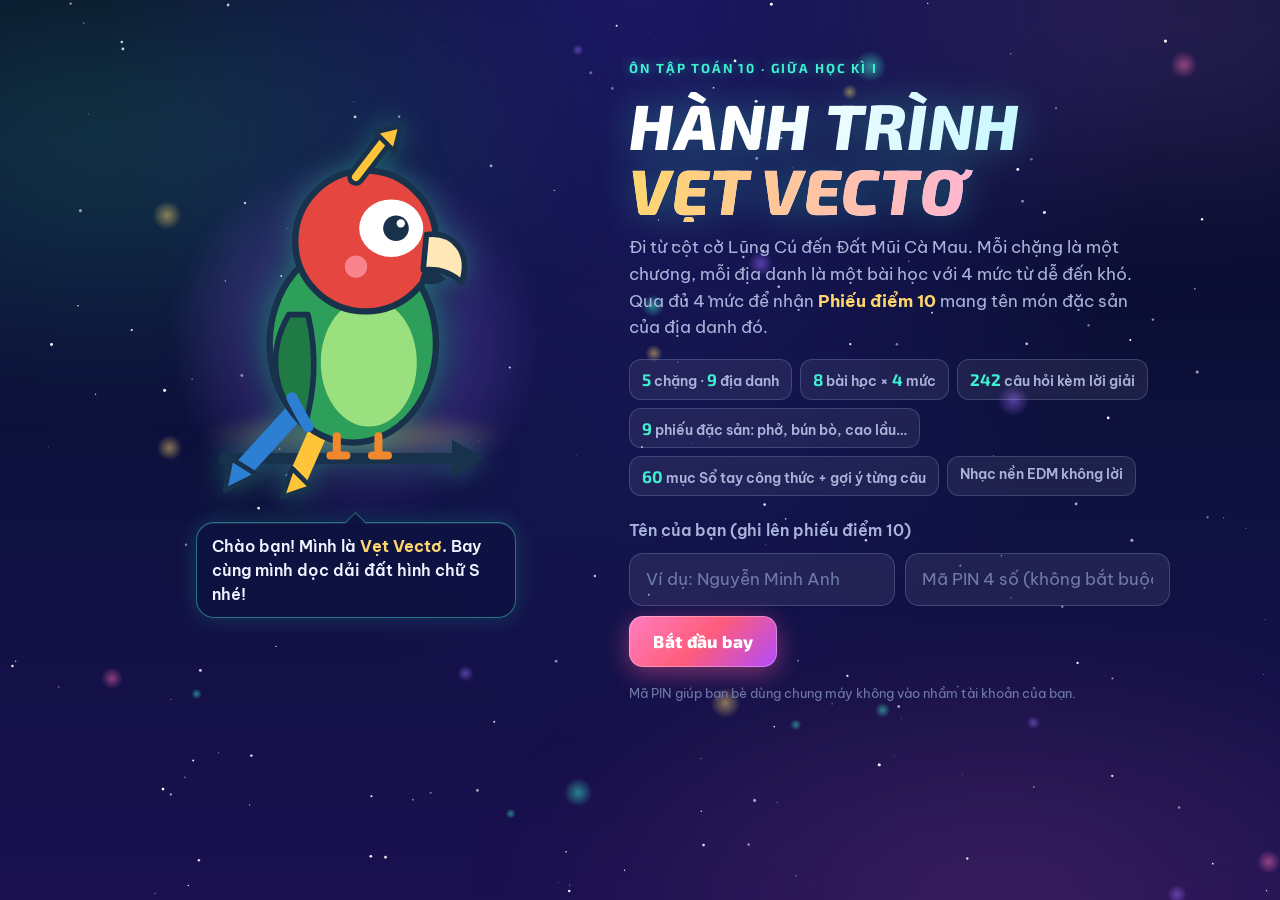
==== vetvecto-offline.html @ 479fcdc8 "Bản offline một tệp (nhúng phông chữ) và nút tải trong Cài đặt Co-Authored-By: Claude Opus 5.5 <nore" ====
<!doctype html>
<html lang="vi">
<head>
<meta charset="utf-8">
<meta name="viewport" content="width=device-width,initial-scale=1,viewport-fit=cover">
<title>Hành trình Vẹt Vectơ · Toán 10</title>
<meta name="description" content="Game ôn tập Toán 10 giữa học kì I: đi khắp bản đồ Việt Nam cùng Vẹt Vectơ, 4 mức Nhận biết – Vận dụng cao, nhận Phiếu điểm 10 đặc sản.">
<meta name="theme-color" content="#070A22">
<meta property="og:title" content="Hành trình Vẹt Vectơ · Toán 10">
<meta property="og:description" content="Ôn Toán 10 giữa kì I qua 8 địa danh Việt Nam, sổ tay công thức, hộp quẻ học tập.">
<link rel="icon" href="data:image/svg+xml,%3Csvg%20xmlns%3D%22http%3A//www.w3.org/2000/svg%22%20viewBox%3D%220%200%2060%2060%22%3E%3Cpath%20d%3D%22M30%208l4-7%203%208%22%20fill%3D%22%23FFC53A%22%20stroke%3D%22%2317324A%22%20stroke-width%3D%222%22%20stroke-linejoin%3D%22round%22/%3E%3Ccircle%20cx%3D%2228%22%20cy%3D%2232%22%20r%3D%2220%22%20fill%3D%22%23E5463F%22%20stroke%3D%22%2317324A%22%20stroke-width%3D%222.5%22/%3E%3Cellipse%20cx%3D%2235%22%20cy%3D%2228%22%20rx%3D%229%22%20ry%3D%228%22%20fill%3D%22%23fff%22/%3E%3Ccircle%20cx%3D%2236%22%20cy%3D%2228%22%20r%3D%223.4%22%20fill%3D%22%2317324A%22/%3E%3Cpath%20d%3D%22M44%2030c8%200%2012%206%209%2012-3-3-6-4-10-3z%22%20fill%3D%22%23FFE7B8%22%20stroke%3D%22%2317324A%22%20stroke-width%3D%222.2%22%20stroke-linejoin%3D%22round%22/%3E%3C/svg%3E">
<style>[hidden]{display:none!important}body{margin:0}</style>
<style>
/* Phông chữ cho bản offline (Fontsource, giấy phép SIL OFL) */
@font-face {
  font-family: 'Exo 2';
  font-style: normal;
  font-display: swap;
  font-weight: 600;
  src: url([data-uri]) format('woff2');
  unicode-range: U+0102-0103,U+0110-0111,U+0128-0129,U+0168-0169,U+01A0-01A1,U+01AF-01B0,U+0300-0301,U+0303-0304,U+0308-0309,U+0323,U+0329,U+1EA0-1EF9,U+20AB;
}
@font-face {
  font-family: 'Exo 2';
  font-style: normal;
  font-display: swap;
  font-weight: 600;
  src: url([data-uri]) format('woff2');
  unicode-range: U+0100-02BA,U+02BD-02C5,U+02C7-02CC,U+02CE-02D7,U+02DD-02FF,U+0304,U+0308,U+0329,U+1D00-1DBF,U+1E00-1E9F,U+1EF2-1EFF,U+2020,U+20A0-20AB,U+20AD-20C0,U+2113,U+2C60-2C7F,U+A720-A7FF;
}
@font-face {
  font-family: 'Exo 2';
  font-style: normal;
  font-display: swap;
  font-weight: 600;
  src: url([data-uri]) format('woff2');
  unicode-range: U+0000-00FF,U+0131,U+0152-0153,U+02BB-02BC,U+02C6,U+02DA,U+02DC,U+0304,U+0308,U+0329,U+2000-206F,U+20AC,U+2122,U+2191,U+2193,U+2212,U+2215,U+FEFF,U+FFFD;
}
@font-face {
  font-family: 'Exo 2';
  font-style: normal;
  font-display: swap;
  font-weight: 700;
  src: url([data-uri]) format('woff2');
  unicode-range: U+0102-0103,U+0110-0111,U+0128-0129,U+0168-0169,U+01A0-01A1,U+01AF-01B0,U+0300-0301,U+0303-0304,U+0308-0309,U+0323,U+0329,U+1EA0-1EF9,U+20AB;
}
@font-face {
  font-family: 'Exo 2';
  font-style: normal;
  font-display: swap;
  font-weight: 700;
  src: url([data-uri]) format('woff2');
  unicode-range: U+0100-02BA,U+02BD-02C5,U+02C7-02CC,U+02CE-02D7,U+02DD-02FF,U+0304,U+0308,U+0329,U+1D00-1DBF,U+1E00-1E9F,U+1EF2-1EFF,U+2020,U+20A0-20AB,U+20AD-20C0,U+2113,U+2C60-2C7F,U+A720-A7FF;
}
@font-face {
  font-family: 'Exo 2';
  font-style: normal;
  font-display: swap;
  font-weight: 700;
  src: url([data-uri]) format('woff2');
  unicode-range: U+0000-00FF,U+0131,U+0152-0153,U+02BB-02BC,U+02C6,U+02DA,U+02DC,U+0304,U+0308,U+0329,U+2000-206F,U+20AC,U+2122,U+2191,U+2193,U+2212,U+2215,U+FEFF,U+FFFD;
}
@font-face {
  font-family: 'Exo 2';
  font-style: normal;
  font-display: swap;
  font-weight: 800;
  src: url([data-uri]) format('woff2');
  unicode-range: U+0102-0103,U+0110-0111,U+0128-0129,U+0168-0169,U+01A0-01A1,U+01AF-01B0,U+0300-0301,U+0303-0304,U+0308-0309,U+0323,U+0329,U+1EA0-1EF9,U+20AB;
}
@font-face {
  font-family: 'Exo 2';
  font-style: normal;
  font-display: swap;
  font-weight: 800;
  src: url([data-uri]) format('woff2');
  unicode-range: U+0100-02BA,U+02BD-02C5,U+02C7-02CC,U+02CE-02D7,U+02DD-02FF,U+0304,U+0308,U+0329,U+1D00-1DBF,U+1E00-1E9F,U+1EF2-1EFF,U+2020,U+20A0-20AB,U+20AD-20C0,U+2113,U+2C60-2C7F,U+A720-A7FF;
}
@font-face {
  font-family: 'Exo 2';
  font-style: normal;
  font-display: swap;
  font-weight: 800;
  src: url([data-uri]) format('woff2');
  unicode-range: U+0000-00FF,U+0131,U+0152-0153,U+02BB-02BC,U+02C6,U+02DA,U+02DC,U+0304,U+0308,U+0329,U+2000-206F,U+20AC,U+2122,U+2191,U+2193,U+2212,U+2215,U+FEFF,U+FFFD;
}
@font-face {
  font-family: 'Exo 2';
  font-style: italic;
  font-display: swap;
  font-weight: 700;
  src: url([data-uri]) format('woff2');
  unicode-range: U+0102-0103,U+0110-0111,U+0128-0129,U+0168-0169,U+01A0-01A1,U+01AF-01B0,U+0300-0301,U+0303-0304,U+0308-0309,U+0323,U+0329,U+1EA0-1EF9,U+20AB;
}
@font-face {
  font-family: 'Exo 2';
  font-style: italic;
  font-display: swap;
  font-weight: 700;
  src: url([data-uri]) format('woff2');
  unicode-range: U+0100-02BA,U+02BD-02C5,U+02C7-02CC,U+02CE-02D7,U+02DD-02FF,U+0304,U+0308,U+0329,U+1D00-1DBF,U+1E00-1E9F,U+1EF2-1EFF,U+2020,U+20A0-20AB,U+20AD-20C0,U+2113,U+2C60-2C7F,U+A720-A7FF;
}
@font-face {
  font-family: 'Exo 2';
  font-style: italic;
  font-display: swap;
  font-weight: 700;
  src: url([data-uri]) format('woff2');
  unicode-range: U+0000-00FF,U+0131,U+0152-0153,U+02BB-02BC,U+02C6,U+02DA,U+02DC,U+0304,U+0308,U+0329,U+2000-206F,U+20AC,U+2122,U+2191,U+2193,U+2212,U+2215,U+FEFF,U+FFFD;
}
@font-face {
  font-family: 'Exo 2';
  font-style: italic;
  font-display: swap;
  font-weight: 800;
  src: url([data-uri]) format('woff2');
  unicode-range: U+0102-0103,U+0110-0111,U+0128-0129,U+0168-0169,U+01A0-01A1,U+01AF-01B0,U+0300-0301,U+0303-0304,U+0308-0309,U+0323,U+0329,U+1EA0-1EF9,U+20AB;
}
@font-face {
  font-family: 'Exo 2';
  font-style: italic;
  font-display: swap;
  font-weight: 800;
  src: url([data-uri]) format('woff2');
  unicode-range: U+0100-02BA,U+02BD-02C5,U+02C7-02CC,U+02CE-02D7,U+02DD-02FF,U+0304,U+0308,U+0329,U+1D00-1DBF,U+1E00-1E9F,U+1EF2-1EFF,U+2020,U+20A0-20AB,U+20AD-20C0,U+2113,U+2C60-2C7F,U+A720-A7FF;
}
@font-face {
  font-family: 'Exo 2';
  font-style: italic;
  font-display: swap;
  font-weight: 800;
  src: url([data-uri]) format('woff2');
  unicode-range: U+0000-00FF,U+0131,U+0152-0153,U+02BB-02BC,U+02C6,U+02DA,U+02DC,U+0304,U+0308,U+0329,U+2000-206F,U+20AC,U+2122,U+2191,U+2193,U+2212,U+2215,U+FEFF,U+FFFD;
}
@font-face {
  font-family: 'Be Vietnam Pro';
  font-style: normal;
  font-display: swap;
  font-weight: 400;
  src: url([data-uri]) format('woff2');
  unicode-range: U+0102-0103,U+0110-0111,U+0128-0129,U+0168-0169,U+01A0-01A1,U+01AF-01B0,U+0300-0301,U+0303-0304,U+0308-0309,U+0323,U+0329,U+1EA0-1EF9,U+20AB;
}
@font-face {
  font-family: 'Be Vietnam Pro';
  font-style: normal;
  font-display: swap;
  font-weight: 400;
  src: url([data-uri]) format('woff2');
  unicode-range: U+0100-02BA,U+02BD-02C5,U+02C7-02CC,U+02CE-02D7,U+02DD-02FF,U+0304,U+0308,U+0329,U+1D00-1DBF,U+1E00-1E9F,U+1EF2-1EFF,U+2020,U+20A0-20AB,U+20AD-20C0,U+2113,U+2C60-2C7F,U+A720-A7FF;
}
@font-face {
  font-family: 'Be Vietnam Pro';
  font-style: normal;
  font-display: swap;
  font-weight: 400;
  src: url([data-uri]) format('woff2');
  unicode-range: U+0000-00FF,U+0131,U+0152-0153,U+02BB-02BC,U+02C6,U+02DA,U+02DC,U+0304,U+0308,U+0329,U+2000-206F,U+20AC,U+2122,U+2191,U+2193,U+2212,U+2215,U+FEFF,U+FFFD;
}
@font-face {
  font-family: 'Be Vietnam Pro';
  font-style: normal;
  font-display: swap;
  font-weight: 500;
  src: url([data-uri]) format('woff2');
  unicode-range: U+0102-0103,U+0110-0111,U+0128-0129,U+0168-0169,U+01A0-01A1,U+01AF-01B0,U+0300-0301,U+0303-0304,U+0308-0309,U+0323,U+0329,U+1EA0-1EF9,U+20AB;
}
@font-face {
  font-family: 'Be Vietnam Pro';
  font-style: normal;
  font-display: swap;
  font-weight: 500;
  src: url([data-uri]) format('woff2');
  unicode-range: U+0100-02BA,U+02BD-02C5,U+02C7-02CC,U+02CE-02D7,U+02DD-02FF,U+0304,U+0308,U+0329,U+1D00-1DBF,U+1E00-1E9F,U+1EF2-1EFF,U+2020,U+20A0-20AB,U+20AD-20C0,U+2113,U+2C60-2C7F,U+A720-A7FF;
}
@font-face {
  font-family: 'Be Vietnam Pro';
  font-style: normal;
  font-display: swap;
  font-weight: 500;
  src: url([data-uri]) format('woff2');
  unicode-range: U+0000-00FF,U+0131,U+0152-0153,U+02BB-02BC,U+02C6,U+02DA,U+02DC,U+0304,U+0308,U+0329,U+2000-206F,U+20AC,U+2122,U+2191,U+2193,U+2212,U+2215,U+FEFF,U+FFFD;
}
@font-face {
  font-family: 'Be Vietnam Pro';
  font-style: normal;
  font-display: swap;
  font-weight: 600;
  src: url([data-uri]) format('woff2');
  unicode-range: U+0102-0103,U+0110-0111,U+0128-0129,U+0168-0169,U+01A0-01A1,U+01AF-01B0,U+0300-0301,U+0303-0304,U+0308-0309,U+0323,U+0329,U+1EA0-1EF9,U+20AB;
}
@font-face {
  font-family: 'Be Vietnam Pro';
  font-style: normal;
  font-display: swap;
  font-weight: 600;
  src: url([data-uri]) format('woff2');
  unicode-range: U+0100-02BA,U+02BD-02C5,U+02C7-02CC,U+02CE-02D7,U+02DD-02FF,U+0304,U+0308,U+0329,U+1D00-1DBF,U+1E00-1E9F,U+1EF2-1EFF,U+2020,U+20A0-20AB,U+20AD-20C0,U+2113,U+2C60-2C7F,U+A720-A7FF;
}
@font-face {
  font-family: 'Be Vietnam Pro';
  font-style: normal;
  font-display: swap;
  font-weight: 600;
  src: url([data-uri]) format('woff2');
  unicode-range: U+0000-00FF,U+0131,U+0152-0153,U+02BB-02BC,U+02C6,U+02DA,U+02DC,U+0304,U+0308,U+0329,U+2000-206F,U+20AC,U+2122,U+2191,U+2193,U+2212,U+2215,U+FEFF,U+FFFD;
}
@font-face {
  font-family: 'Be Vietnam Pro';
  font-style: normal;
  font-display: swap;
  font-weight: 700;
  src: url([data-uri]) format('woff2');
  unicode-range: U+0102-0103,U+0110-0111,U+0128-0129,U+0168-0169,U+01A0-01A1,U+01AF-01B0,U+0300-0301,U+0303-0304,U+0308-0309,U+0323,U+0329,U+1EA0-1EF9,U+20AB;
}
@font-face {
  font-family: 'Be Vietnam Pro';
  font-style: normal;
  font-display: swap;
  font-weight: 700;
  src: url([data-uri]) format('woff2');
  unicode-range: U+0100-02BA,U+02BD-02C5,U+02C7-02CC,U+02CE-02D7,U+02DD-02FF,U+0304,U+0308,U+0329,U+1D00-1DBF,U+1E00-1E9F,U+1EF2-1EFF,U+2020,U+20A0-20AB,U+20AD-20C0,U+2113,U+2C60-2C7F,U+A720-A7FF;
}
@font-face {
  font-family: 'Be Vietnam Pro';
  font-style: normal;
  font-display: swap;
  font-weight: 700;
  src: url([data-uri]) format('woff2');
  unicode-range: U+0000-00FF,U+0131,U+0152-0153,U+02BB-02BC,U+02C6,U+02DA,U+02DC,U+0304,U+0308,U+0329,U+2000-206F,U+20AC,U+2122,U+2191,U+2193,U+2212,U+2215,U+FEFF,U+FFFD;
}
</style>
</head>
<body>
<style>
/* Layout: game board on a starry aurora night — glass HUD on top; luminous Vietnam map left, glass stage panel right (stacked on phones); quiz, rewards and holo cards open as full screens over the board. One deliberate dark world. */
:root{
  --night:#070A22; --night-2:#0E1240; --night-3:#1A1050;
  --glass:rgba(255,255,255,.065); --glass-2:rgba(255,255,255,.11); --glass-line:rgba(170,200,255,.22); --glass-hi:rgba(255,255,255,.35);
  --text:#EEF3FF; --text-soft:#A9B4DA; --text-dim:#6F7AA8;
  --aqua:#3EF0D0; --violet:#9B6BFF; --pink:#FF6FB5; --gold:#FFD66B; --gold-deep:#F2A93B; --sky-blue:#5CC8FF;
  --good:#37F2A0; --good-bg:rgba(55,242,160,.12); --bad:#FF5C7A; --bad-bg:rgba(255,92,122,.12);
  --lv1:linear-gradient(135deg,#5CC8FF,#3E7BFF); --lv2:linear-gradient(135deg,#3EF0D0,#1FA88F); --lv3:linear-gradient(135deg,#FFD66B,#F28A2E); --lv4:linear-gradient(135deg,#FF6FB5,#B04BFF);
  --red:linear-gradient(135deg,#FF6FB5,#FF5C7A);
  --sea:#0C1C4A; --sea-ink:#8FD8FF; --land:#2BC48A; --land-edge:#B6FFE0; --neighbor:#141238; --neighbor-ink:#5B5E9C;
  --display:"Exo 2","Be Vietnam Pro",system-ui,sans-serif;
  --body:"Be Vietnam Pro",system-ui,-apple-system,"Segoe UI",sans-serif;
  --r:20px;
  color-scheme:dark;
}
*{box-sizing:border-box}
html,body{height:100%}
body{margin:0;font-family:var(--body);font-size:16px;line-height:1.55;color:var(--text);background:var(--night);
  background-image:radial-gradient(ellipse at 50% -10%,#1E1A6B 0,transparent 60%),linear-gradient(180deg,var(--night) 0,var(--night-2) 55%,var(--night-3) 100%);
  background-attachment:fixed;overflow-x:hidden}
body::before{content:"";position:fixed;inset:-20%;z-index:-2;pointer-events:none;filter:blur(60px);opacity:.55;
  background:radial-gradient(40% 30% at 20% 25%,rgba(62,240,208,.35),transparent 70%),radial-gradient(35% 28% at 80% 15%,rgba(155,107,255,.45),transparent 70%),radial-gradient(40% 30% at 70% 85%,rgba(255,111,181,.28),transparent 70%);
  animation:aurora 22s ease-in-out infinite alternate}
@keyframes aurora{0%{transform:translate3d(0,0,0) rotate(0)}50%{transform:translate3d(3%,-2%,0) rotate(6deg)}100%{transform:translate3d(-3%,2%,0) rotate(-4deg)}}
#sky{position:fixed;inset:0;z-index:-1;pointer-events:none;width:100%;height:100%}
button{font:inherit;color:inherit;cursor:pointer}
button:focus-visible,input:focus-visible,textarea:focus-visible,[tabindex]:focus-visible{outline:2px solid var(--gold);outline-offset:3px}
h1,h2,h3{font-family:var(--display);line-height:1.15;margin:0;text-wrap:balance;letter-spacing:.01em}
.sr{position:absolute;width:1px;height:1px;overflow:hidden;clip:rect(0 0 0 0)}
.glass{background:var(--glass);border:1px solid var(--glass-line);backdrop-filter:blur(14px) saturate(140%);-webkit-backdrop-filter:blur(14px) saturate(140%)}

/* ---------- HUD ---------- */
.hud{position:sticky;top:env(safe-area-inset-top,0px);z-index:30;display:flex;align-items:center;gap:10px;flex-wrap:wrap;
  padding:10px 16px;background:rgba(9,12,40,.62);backdrop-filter:blur(16px);-webkit-backdrop-filter:blur(16px);border-bottom:1px solid var(--glass-line);box-shadow:0 10px 30px rgba(0,0,0,.25)}
.brand{display:flex;align-items:center;gap:8px;margin-right:auto;background:none;border:0;padding:0}
.brand svg{width:40px;height:40px;filter:drop-shadow(0 0 8px rgba(255,111,181,.6))}
.brand b{font-family:var(--display);font-size:1.35rem;font-weight:800;font-style:italic;letter-spacing:.02em;
  background:linear-gradient(90deg,#fff,var(--aqua));-webkit-background-clip:text;background-clip:text;color:transparent}
.brand b span{background:linear-gradient(90deg,var(--gold),var(--pink));-webkit-background-clip:text;background-clip:text;color:transparent}
.chip{display:inline-flex;align-items:center;gap:6px;padding:4px 12px 4px 6px;border-radius:999px;background:var(--glass);border:1px solid var(--glass-line);
  font-family:var(--display);font-weight:700;font-size:1.05rem;font-variant-numeric:tabular-nums;white-space:nowrap;box-shadow:inset 0 1px 0 rgba(255,255,255,.12)}
.chip svg{width:24px;height:24px;flex:none;filter:drop-shadow(0 0 6px rgba(255,214,107,.55))}
button.chip:hover{border-color:var(--gold);box-shadow:0 0 16px rgba(255,214,107,.35)}
.iconbtn{width:42px;height:42px;border-radius:12px;border:1px solid var(--glass-line);background:var(--glass);display:grid;place-items:center;color:var(--text)}
.iconbtn svg{width:22px;height:22px}
.iconbtn:hover{border-color:var(--aqua);box-shadow:0 0 14px rgba(62,240,208,.35)}
.player{font-weight:600;color:var(--text-soft);font-size:.9rem;max-width:12ch;overflow:hidden;text-overflow:ellipsis;white-space:nowrap}

main{padding-inline:16px;padding-block:18px 40px;max-width:1240px;margin:0 auto;position:relative}
.screen[hidden]{display:none!important}
.screen{animation:fadeup .45s ease both}
@keyframes fadeup{from{opacity:.001;transform:translateY(10px)}to{opacity:1;transform:none}}

/* ---------- buttons ---------- */
.btn{position:relative;overflow:hidden;display:inline-flex;align-items:center;justify-content:center;gap:8px;border:0;border-radius:14px;padding:12px 24px;
  font-family:var(--display);font-weight:800;font-size:1.08rem;letter-spacing:.02em;color:#2A1600;
  background:linear-gradient(180deg,#FFE9A3,var(--gold) 45%,var(--gold-deep));box-shadow:0 0 0 1px rgba(255,255,255,.35) inset,0 6px 22px rgba(255,190,80,.35);transition:transform .12s, box-shadow .2s, filter .2s}
.btn::after{content:"";position:absolute;top:0;left:-60%;width:40%;height:100%;background:linear-gradient(100deg,transparent,rgba(255,255,255,.55),transparent);transform:skewX(-20deg);transition:left .6s}
.btn:hover::after{left:120%}
.btn:hover{filter:brightness(1.07);box-shadow:0 0 0 1px rgba(255,255,255,.4) inset,0 8px 30px rgba(255,190,80,.5)}
.btn:active{transform:translateY(2px) scale(.98)}
.btn.red{color:#fff;background:linear-gradient(135deg,#FF7EC1,#FF5C7A 50%,#B04BFF);box-shadow:0 0 0 1px rgba(255,255,255,.3) inset,0 6px 24px rgba(255,92,150,.45)}
.btn.green{color:#04261C;background:linear-gradient(135deg,#9BFFE8,var(--aqua) 50%,#1FC9A6);box-shadow:0 0 0 1px rgba(255,255,255,.35) inset,0 6px 24px rgba(62,240,208,.4)}
.btn.ghost{color:var(--text);background:var(--glass);border:1px solid var(--glass-line);box-shadow:inset 0 1px 0 rgba(255,255,255,.12)}
.btn.ghost:hover{border-color:var(--aqua);box-shadow:0 0 18px rgba(62,240,208,.3)}
.btn:disabled{opacity:.4;cursor:not-allowed;transform:none;filter:none}
.btn.small{padding:8px 16px;font-size:.98rem;border-radius:12px}

/* ---------- welcome ---------- */
.welcome{display:grid;grid-template-columns:minmax(0,1fr) minmax(0,1.1fr);gap:28px;align-items:center;max-width:1060px;margin:3vh auto 0}
.welcome .stage{position:relative;display:flex;flex-direction:column;align-items:center;gap:18px}
.welcome .stage::before{content:"";position:absolute;top:4%;left:50%;width:min(380px,90%);aspect-ratio:1;transform:translateX(-50%);border-radius:50%;
  background:radial-gradient(circle,rgba(62,240,208,.35),rgba(155,107,255,.18) 45%,transparent 70%);filter:blur(6px);animation:breathe 4s ease-in-out infinite}
.welcome .stage::after{content:"";position:absolute;top:58%;left:50%;width:min(320px,80%);height:46px;transform:translateX(-50%);border-radius:50%;
  background:radial-gradient(ellipse,rgba(255,214,107,.5),transparent 70%);filter:blur(8px)}
@keyframes breathe{0%,100%{opacity:.75;transform:translateX(-50%) scale(.96)}50%{opacity:1;transform:translateX(-50%) scale(1.04)}}
.welcome .stage .big-parrot{width:min(320px,80%);position:relative;z-index:1}
.welcome .bubble{max-width:320px;position:relative;z-index:1}
.welcome h1{font-size:clamp(2.4rem,5.4vw,4rem);font-weight:800;font-style:italic;text-transform:uppercase;line-height:1.02;
  background:linear-gradient(100deg,#fff 10%,#BFF7FF 40%,var(--aqua) 60%,#fff 90%);background-size:200% 100%;-webkit-background-clip:text;background-clip:text;color:transparent;
  filter:drop-shadow(0 0 18px rgba(62,240,208,.35));animation:sheen 6s linear infinite}
.welcome h1 em{font-style:italic;display:block;background:linear-gradient(100deg,var(--gold),#FFB3D6,var(--pink),var(--gold));background-size:200% 100%;-webkit-background-clip:text;background-clip:text;color:transparent;animation:sheen 5s linear infinite}
@keyframes sheen{to{background-position:-200% 0}}
.welcome .lead{font-size:1.08rem;color:var(--text-soft);max-width:48ch;margin:12px 0 18px}
.welcome .lead b{color:var(--gold)}
.facts{display:flex;flex-wrap:wrap;gap:8px;margin:0 0 22px;padding:0;list-style:none}
.facts li{background:var(--glass);border:1px solid var(--glass-line);border-radius:12px;padding:6px 12px;font-weight:600;font-size:.9rem;color:var(--text-soft)}
.facts li b{font-family:var(--display);color:var(--aqua);font-size:1.05rem}
.namebox{display:flex;gap:10px;flex-wrap:wrap}
.namebox input{flex:1 1 220px;min-width:0;font:inherit;font-size:1.08rem;padding:12px 16px;border-radius:14px;border:1px solid var(--glass-line);background:rgba(255,255,255,.07);color:var(--text)}
.namebox input::placeholder{color:var(--text-dim)}
.namebox input:focus{border-color:var(--aqua);box-shadow:0 0 0 3px rgba(62,240,208,.18)}
.namebox label{flex-basis:100%;font-weight:600;color:var(--text-soft)}
.eyebrow{font-family:var(--display);font-weight:700;font-size:.82rem;letter-spacing:.14em;text-transform:uppercase;color:var(--aqua);text-shadow:0 0 12px rgba(62,240,208,.5)}

/* ---------- parrot ---------- */
.parrot{overflow:visible;filter:drop-shadow(0 0 14px rgba(62,240,208,.35)) drop-shadow(0 10px 18px rgba(0,0,0,.35))}
.parrot .eye-happy,.parrot .eye-sad{display:none}
.parrot.happy .eye-open,.parrot.sad .eye-open{display:none}
.parrot.happy .eye-happy{display:inline}
.parrot.sad .eye-sad{display:inline}
.parrot .bob{animation:bob 2.6s ease-in-out infinite;transform-origin:100px 200px}
.parrot.jump .bob{animation:jump .6s ease-out}
.parrot.shake .bob{animation:shake .5s ease-in-out}
.parrot .crest{transform-origin:112px 36px;animation:crest 3.2s ease-in-out infinite}
.parrot.happy{filter:drop-shadow(0 0 22px rgba(55,242,160,.7)) drop-shadow(0 10px 18px rgba(0,0,0,.35))}
.parrot.sad{filter:drop-shadow(0 0 18px rgba(255,92,122,.6)) drop-shadow(0 10px 18px rgba(0,0,0,.35))}
@keyframes bob{0%,100%{transform:translateY(0)}50%{transform:translateY(-6px)}}
@keyframes jump{0%{transform:translateY(0)}35%{transform:translateY(-26px) rotate(-4deg)}70%{transform:translateY(0)}85%{transform:translateY(-6px)}100%{transform:translateY(0)}}
@keyframes shake{0%,100%{transform:translateX(0)}20%{transform:translateX(-8px) rotate(-3deg)}40%{transform:translateX(7px) rotate(3deg)}60%{transform:translateX(-5px)}80%{transform:translateX(4px)}}
@keyframes crest{0%,100%{transform:rotate(0)}50%{transform:rotate(7deg)}}
.bubble{background:rgba(14,18,64,.78);border:1px solid rgba(62,240,208,.45);border-radius:18px;padding:11px 15px;font-weight:600;font-size:.97rem;position:relative;color:var(--text);
  box-shadow:0 0 22px rgba(62,240,208,.18),inset 0 1px 0 rgba(255,255,255,.1);backdrop-filter:blur(10px);-webkit-backdrop-filter:blur(10px)}
.bubble b{color:var(--gold)}
.bubble::after{content:"";position:absolute;left:50%;top:-8px;margin-left:-8px;width:14px;height:14px;background:rgba(14,18,64,.95);border-left:1px solid rgba(62,240,208,.45);border-top:1px solid rgba(62,240,208,.45);transform:rotate(45deg)}

/* ---------- map screen ---------- */
.board{display:grid;grid-template-columns:minmax(0,1.15fr) minmax(0,1fr);gap:22px;align-items:start}
.mapcard{position:relative;border-radius:26px;padding:8px;background:linear-gradient(160deg,rgba(62,240,208,.35),rgba(155,107,255,.25) 40%,rgba(255,111,181,.25));box-shadow:0 0 40px rgba(92,200,255,.18),0 20px 50px rgba(0,0,0,.4)}
.map{display:block;width:100%;height:auto;max-height:calc(100vh - 130px);border-radius:20px;background:var(--neighbor)}
.map .node{cursor:pointer;transition:transform .2s}
.map .node:focus{outline:none}
.map .node:focus-visible .ring{stroke:var(--gold);stroke-width:4}
.map .node.locked{cursor:not-allowed}
.map .pulse{animation:pulse 1.8s ease-out infinite;transform-box:fill-box;transform-origin:center}
@keyframes pulse{0%{transform:scale(1);opacity:.85}100%{transform:scale(2.1);opacity:0}}
.map .tag rect{fill:rgba(8,10,36,.82);stroke:rgba(160,210,255,.45);stroke-width:1.5}
.map .tag text{font-family:var(--display);font-weight:700;fill:#EAF2FF}
.map .node.locked .tag text{fill:#8C93C0}
.map .node.sel .tag rect{fill:rgba(255,214,107,.95);stroke:#fff}
.map .node.sel .tag text{fill:#2A1600}
.map .route{fill:none;stroke:rgba(190,230,255,.55);stroke-width:4;stroke-dasharray:1 12;stroke-linecap:round}
.map .route.done{stroke:var(--gold);stroke-dasharray:14 10;stroke-width:5;filter:url(#glow);animation:flow 1.6s linear infinite}
@keyframes flow{to{stroke-dashoffset:-48}}
.map .token{animation:bob 2.4s ease-in-out infinite;filter:drop-shadow(0 0 10px rgba(255,111,181,.8))}
.map .twinkle{animation:tw 3s ease-in-out infinite}
@keyframes tw{0%,100%{opacity:.2}50%{opacity:1}}

.panel{display:flex;flex-direction:column;gap:16px;min-width:0}
.stagecard{position:relative;border-radius:24px;overflow:hidden;background:linear-gradient(180deg,rgba(30,32,96,.86),rgba(16,16,58,.9));border:1px solid var(--glass-line);
  backdrop-filter:blur(16px);-webkit-backdrop-filter:blur(16px);box-shadow:0 20px 50px rgba(0,0,0,.35),inset 0 1px 0 rgba(255,255,255,.12)}
.stagehead{display:flex;gap:14px;align-items:center;padding:18px;background:linear-gradient(120deg,rgba(62,240,208,.16),rgba(155,107,255,.14) 60%,transparent)}
.stagehead .lmk{width:78px;height:78px;flex:none;border-radius:22px;background:radial-gradient(circle at 35% 30%,#fff,#DDF6FF 60%,#AEE4FF);display:grid;place-items:center;
  box-shadow:0 0 0 2px rgba(255,255,255,.6),0 0 26px rgba(92,200,255,.55)}
.stagehead .lmk svg{width:60px;height:60px}
.stagehead h2{font-size:1.65rem;font-weight:800}
.stagehead p{margin:2px 0 0;color:var(--text-soft);font-weight:600}
.stagebody{padding:6px 18px 18px}
.placenote{font-size:.93rem;color:var(--text-soft);margin:8px 0 12px}
.levels{list-style:none;margin:0;padding:0;display:grid;gap:10px}
.level{display:grid;grid-template-columns:auto minmax(0,1fr) auto;gap:12px;align-items:center;padding:10px 12px;border-radius:16px;border:1px solid var(--glass-line);background:rgba(255,255,255,.05);transition:border-color .2s, box-shadow .2s, transform .2s}
.level:not(.locked):hover{border-color:rgba(62,240,208,.6);box-shadow:0 0 22px rgba(62,240,208,.15);transform:translateX(2px)}
.level.locked{background:rgba(255,255,255,.02);color:var(--text-dim)}
.lvbadge{width:46px;height:46px;border-radius:14px;display:grid;place-items:center;color:#fff;font-family:var(--display);font-weight:800;font-size:1.35rem;box-shadow:0 0 18px rgba(255,255,255,.2),inset 0 1px 0 rgba(255,255,255,.5);text-shadow:0 1px 2px rgba(0,0,0,.35)}
.level.locked .lvbadge{background:#2A3160!important;box-shadow:none;color:#6F7AA8}
.lvname{font-family:var(--display);font-weight:700;font-size:1.08rem;line-height:1.15}
.lvsub{font-size:.84rem;color:var(--text-soft)}
.level.locked .lvsub{color:var(--text-dim)}
.stars{display:inline-flex;gap:2px;vertical-align:middle}
.stars svg{width:18px;height:18px}
.lockic svg{opacity:.8}
.reward{position:relative;display:flex;gap:12px;align-items:center;margin-top:14px;padding:12px;border-radius:18px;overflow:hidden;
  background:linear-gradient(120deg,rgba(255,214,107,.14),rgba(255,111,181,.10));border:1px solid rgba(255,214,107,.45)}
.reward.got{box-shadow:0 0 26px rgba(255,214,107,.3)}
.reward.got::after{content:"";position:absolute;inset:0;background:linear-gradient(100deg,transparent 30%,rgba(255,255,255,.18) 50%,transparent 70%);background-size:250% 100%;animation:sheen 3s linear infinite;pointer-events:none}
.reward b{font-family:var(--display);font-size:1.1rem;display:block;line-height:1.2}
.reward small{display:block;color:var(--text-soft);font-size:.85rem}
.reward .rw-k{font-family:var(--display);font-weight:800;letter-spacing:.12em;text-transform:uppercase;color:var(--gold);font-size:.74rem}
.bar{height:8px;border-radius:99px;background:rgba(255,255,255,.08);overflow:hidden;margin-top:7px}
.bar i{display:block;height:100%;background:linear-gradient(90deg,var(--gold),var(--pink));width:0;transition:width .6s;box-shadow:0 0 12px rgba(255,214,107,.7)}
.tipcard{border-radius:20px;border:1px solid var(--glass-line);background:rgba(20,22,70,.8);backdrop-filter:blur(12px);-webkit-backdrop-filter:blur(12px);padding:14px 16px;display:flex;gap:12px;align-items:center}
.tipcard svg{width:52px;height:52px;flex:none;filter:drop-shadow(0 0 8px rgba(255,111,181,.6))}
.tipcard p{margin:0;font-size:.95rem;color:var(--text-soft)}
.tipcard b{color:var(--gold);font-family:var(--display)}
.sibs{display:flex;flex-direction:column;gap:8px;margin:10px 0 2px;padding:10px 12px;border-radius:14px;background:rgba(255,255,255,.04);border:1px solid rgba(255,255,255,.08)}
.sibs-l{font-family:var(--display);font-weight:700;font-size:.92rem;color:var(--sky-blue);line-height:1.25}
.sibchips{display:flex;gap:8px;flex-wrap:wrap}
.sib{display:inline-flex;align-items:center;gap:6px;border:1px solid var(--glass-line);background:rgba(255,255,255,.05);border-radius:999px;padding:3px 12px 3px 4px;font-weight:600;font-size:.86rem;color:var(--text)}
.sib svg{width:26px;height:26px;border-radius:50%;background:#EAF6FF;padding:2px}
.sib.on{border-color:var(--gold);background:rgba(255,214,107,.16);box-shadow:0 0 14px rgba(255,214,107,.3)}
.sib.off{color:var(--text-dim)}
.sib.off svg{background:#2A3160}

/* ---------- food medallion ---------- */
.foodbadge{width:62px;height:62px;flex:none;border-radius:50%;display:grid;place-items:center;
  background:radial-gradient(circle at 35% 30%,#fff,#FFF4DA 60%,#FFE1A8);box-shadow:0 0 0 2px rgba(255,255,255,.7),0 0 0 4px rgba(255,111,181,.55),0 0 22px rgba(255,111,181,.45)}
.foodbadge svg{width:48px;height:48px}
.foodbadge.gold{box-shadow:0 0 0 2px #fff,0 0 0 4px var(--gold),0 0 26px rgba(255,214,107,.7)}
.reward:not(.got) .foodbadge{filter:saturate(.55) brightness(.92)}
.slot:not(.has) .foodbadge{filter:grayscale(1) brightness(.5);box-shadow:0 0 0 2px rgba(255,255,255,.15)}

/* ---------- quiz ---------- */
.quiztop{display:flex;align-items:center;gap:12px;flex-wrap:wrap;margin-bottom:14px}
.quiztop .where{font-family:var(--display);font-weight:700;font-size:1.12rem;margin-right:auto;min-width:0}
.quiztop .where small{display:block;font-family:var(--body);font-weight:600;font-size:.82rem;color:var(--text-soft)}
.pips{display:flex;gap:6px}
.pips i{width:26px;height:8px;border-radius:99px;background:rgba(255,255,255,.1);border:1px solid rgba(255,255,255,.12);transition:all .3s}
.pips i.ok{background:var(--good);border-color:var(--good);box-shadow:0 0 10px var(--good)}
.pips i.no{background:var(--bad);border-color:var(--bad);box-shadow:0 0 10px var(--bad)}
.pips i.now{border-color:var(--gold);background:rgba(255,214,107,.35);box-shadow:0 0 10px rgba(255,214,107,.6)}
.hearts{display:flex;gap:3px}
.hearts svg{width:28px;height:28px;filter:drop-shadow(0 0 6px rgba(255,92,122,.75))}
.hearts svg.lost{opacity:.18;filter:grayscale(1)}
.quizgrid{display:grid;grid-template-columns:220px minmax(0,1fr);gap:20px;align-items:start}
.coach{position:sticky;top:90px;display:flex;flex-direction:column;align-items:center;gap:10px}
.coach::before{content:"";position:absolute;top:0;left:50%;width:200px;height:200px;transform:translateX(-50%);border-radius:50%;background:radial-gradient(circle,rgba(62,240,208,.28),transparent 65%);pointer-events:none}
.coach .bubble{width:100%}
.coach .parrot{width:190px;position:relative}
.qcard{position:relative;border-radius:26px;padding:22px 24px;min-width:0;background:linear-gradient(180deg,rgba(30,32,96,.9),rgba(16,16,58,.92));border:1px solid var(--glass-line);
  backdrop-filter:blur(18px);-webkit-backdrop-filter:blur(18px);box-shadow:0 24px 60px rgba(0,0,0,.4),inset 0 1px 0 rgba(255,255,255,.14)}
.qcard::before{content:"";position:absolute;inset:-1px;border-radius:26px;padding:1px;background:linear-gradient(140deg,rgba(62,240,208,.7),transparent 35%,transparent 65%,rgba(155,107,255,.7));
  -webkit-mask:linear-gradient(#000 0 0) content-box,linear-gradient(#000 0 0);-webkit-mask-composite:xor;mask-composite:exclude;pointer-events:none}
.qmeta{display:flex;gap:8px;flex-wrap:wrap;margin-bottom:12px}
.pill{font-family:var(--display);font-weight:700;font-size:.82rem;padding:3px 12px;border-radius:99px;background:rgba(255,255,255,.07);border:1px solid var(--glass-line);color:var(--text-soft)}
.pill.lv{color:#fff;border:0}
.qtext{font-size:1.16rem;font-weight:500;margin:0 0 18px;overflow-x:auto;overflow-y:hidden}
.opts{display:grid;grid-template-columns:repeat(2,minmax(0,1fr));gap:12px}
.opts.long{grid-template-columns:minmax(0,1fr)}
.opt{position:relative;display:flex;gap:12px;align-items:center;text-align:left;padding:13px 14px;border-radius:16px;border:1px solid var(--glass-line);background:rgba(255,255,255,.06);
  min-width:0;font-size:1.05rem;color:var(--text);transition:transform .12s, border-color .2s, box-shadow .2s, background .2s}
.opt:hover:not(:disabled){border-color:var(--aqua);background:rgba(62,240,208,.08);box-shadow:0 0 22px rgba(62,240,208,.22);transform:translateY(-2px)}
.opt:active:not(:disabled){transform:scale(.98)}
.opt .k{flex:none;width:34px;height:34px;border-radius:10px;display:grid;place-items:center;font-family:var(--display);font-weight:800;color:var(--aqua);background:rgba(62,240,208,.1);border:1px solid rgba(62,240,208,.4)}
.opt .v{min-width:0;overflow-x:auto;overflow-y:hidden}
.opt.right{border-color:var(--good);background:var(--good-bg);box-shadow:0 0 26px rgba(55,242,160,.35);animation:glowpop .5s ease}
.opt.right .k{background:var(--good);color:#04261C;border-color:var(--good)}
.opt.wrong{border-color:var(--bad);background:var(--bad-bg);box-shadow:0 0 24px rgba(255,92,122,.35);animation:shakeX .45s ease}
.opt.wrong .k{background:var(--bad);color:#fff;border-color:var(--bad)}
@keyframes glowpop{0%{transform:scale(1)}40%{transform:scale(1.03)}100%{transform:scale(1)}}
@keyframes shakeX{0%,100%{transform:translateX(0)}25%{transform:translateX(-6px)}50%{transform:translateX(5px)}75%{transform:translateX(-3px)}}
.opt.gone{opacity:.18}
.opt:disabled{cursor:default}
.tfrow{display:grid;grid-template-columns:minmax(0,1fr) auto;gap:12px;align-items:center;padding:11px 12px;border-radius:14px;border:1px solid var(--glass-line);margin-bottom:9px;background:rgba(255,255,255,.05)}
.tfrow .s{min-width:0;overflow-x:auto;overflow-y:hidden}
.tfrow .s b{font-family:var(--display);margin-right:4px;color:var(--aqua)}
.seg{display:inline-flex;border:1px solid rgba(255,255,255,.25);border-radius:12px;overflow:hidden;background:rgba(0,0,0,.2)}
.seg button{border:0;background:transparent;padding:7px 14px;font-family:var(--display);font-weight:700;color:var(--text-soft)}
.seg button+button{border-left:1px solid rgba(255,255,255,.2)}
.seg button[aria-pressed="true"]{background:linear-gradient(135deg,var(--violet),#5B6CFF);color:#fff;box-shadow:0 0 14px rgba(155,107,255,.6)}
.tfrow.right{border-color:var(--good);background:var(--good-bg);box-shadow:0 0 16px rgba(55,242,160,.2)}
.tfrow.wrong{border-color:var(--bad);background:var(--bad-bg);box-shadow:0 0 16px rgba(255,92,122,.2)}
.tfrow .ans{font-family:var(--display);font-weight:800;font-size:.9rem;color:var(--gold)}
.numrow{display:flex;gap:10px;flex-wrap:wrap;align-items:center}
.numrow input{flex:1 1 180px;min-width:0;font:inherit;font-size:1.35rem;font-family:var(--display);font-weight:700;padding:11px 16px;border-radius:14px;border:1px solid rgba(62,240,208,.55);background:rgba(0,0,0,.25);color:var(--text);box-shadow:0 0 18px rgba(62,240,208,.15) inset}
.numrow input:focus{box-shadow:0 0 0 3px rgba(62,240,208,.2),0 0 18px rgba(62,240,208,.15) inset}
.numrow input.right{border-color:var(--good);box-shadow:0 0 22px rgba(55,242,160,.4)}
.numrow input.wrong{border-color:var(--bad);box-shadow:0 0 22px rgba(255,92,122,.4)}
.hint{font-size:.85rem;color:var(--text-dim);margin-top:6px}
.actions{display:flex;gap:10px;flex-wrap:wrap;justify-content:space-between;align-items:center;margin-top:16px}
.feedback{margin-top:16px;border-radius:18px;padding:14px 16px;border:1px solid;animation:fadeup .35s ease both}
.feedback.good{background:linear-gradient(120deg,rgba(55,242,160,.14),rgba(62,240,208,.06));border-color:rgba(55,242,160,.6);box-shadow:0 0 28px rgba(55,242,160,.18)}
.feedback.bad{background:linear-gradient(120deg,rgba(255,92,122,.14),rgba(155,107,255,.06));border-color:rgba(255,92,122,.6);box-shadow:0 0 28px rgba(255,92,122,.16)}
.feedback h3{font-size:1.28rem;font-weight:800}
.feedback.good h3{color:var(--good);text-shadow:0 0 14px rgba(55,242,160,.6)} .feedback.bad h3{color:var(--bad);text-shadow:0 0 14px rgba(255,92,122,.5)}
.feedback .sol{margin:6px 0 0;overflow-x:auto;overflow-y:hidden;color:var(--text)}
.feedback .sol b{font-family:var(--display);color:var(--gold)}

/* ---------- overlays ---------- */
.overlay{position:fixed;inset:0;z-index:50;background:radial-gradient(circle at 50% 40%,rgba(30,20,90,.6),rgba(3,4,18,.86));backdrop-filter:blur(6px);-webkit-backdrop-filter:blur(6px);display:grid;place-items:center;padding:16px;overflow-y:auto;animation:fadein .25s ease}
@keyframes fadein{from{opacity:0}to{opacity:1}}
.modal{position:relative;width:min(560px,100%);padding:24px;max-height:calc(100vh - 32px);overflow-y:auto;border-radius:28px;
  background:linear-gradient(180deg,rgba(28,30,92,.92),rgba(14,14,52,.95));border:1px solid rgba(170,200,255,.3);box-shadow:0 0 60px rgba(155,107,255,.35),0 30px 80px rgba(0,0,0,.55);animation:zoomin .35s cubic-bezier(.2,1.3,.4,1) both}
@keyframes zoomin{from{transform:scale(.88);opacity:0}to{transform:none;opacity:1}}
.modal.wide{width:min(760px,100%)}
.modal h2{font-size:1.9rem;font-weight:800}
.modal p{color:var(--text-soft)}
.modal .x{position:absolute;top:12px;right:12px}
.result{text-align:center;overflow:hidden}
.result::before{content:"";position:absolute;top:-40%;left:50%;width:520px;height:520px;margin-left:-260px;border-radius:50%;pointer-events:none;
  background:repeating-conic-gradient(from 0deg,rgba(255,214,107,.16) 0 10deg,transparent 10deg 20deg);animation:spin 18s linear infinite;-webkit-mask:radial-gradient(circle,#000 20%,transparent 65%);mask:radial-gradient(circle,#000 20%,transparent 65%)}
.result > *{position:relative}
@keyframes spin{to{transform:rotate(360deg)}}
.result h2{background:linear-gradient(90deg,var(--gold),#fff,var(--gold));-webkit-background-clip:text;background-clip:text;color:transparent;filter:drop-shadow(0 0 14px rgba(255,214,107,.5));font-style:italic;text-transform:uppercase}
.result .bigstars{display:flex;justify-content:center;gap:8px;margin:12px 0}
.result .bigstars svg{width:66px;height:66px}
.result .bigstars svg.on{animation:pop .55s ease-out both;filter:drop-shadow(0 0 14px rgba(255,214,107,.85))}
.result .bigstars svg:nth-child(2).on{animation-delay:.2s}
.result .bigstars svg:nth-child(3).on{animation-delay:.4s}
@keyframes pop{0%{transform:scale(0) rotate(-40deg)}70%{transform:scale(1.3)}100%{transform:scale(1)}}
.stats{display:flex;justify-content:center;gap:12px;flex-wrap:wrap;margin:8px 0 18px}
.stats div{background:rgba(255,255,255,.06);border-radius:14px;padding:8px 14px;border:1px solid var(--glass-line)}
.stats b{display:block;font-family:var(--display);font-size:1.55rem;line-height:1.1;font-variant-numeric:tabular-nums;color:var(--aqua)}
.stats span{font-size:.8rem;color:var(--text-soft);font-weight:600}
.btnrow{display:flex;gap:10px;justify-content:center;flex-wrap:wrap}

/* ---------- PHIẾU ĐIỂM 10: thẻ hologram ---------- */
.ticket{position:relative;isolation:isolate;border-radius:22px;padding:22px 20px 18px;text-align:center;color:var(--text);overflow:hidden;
  background:radial-gradient(120% 80% at 50% 0%,#3B2A8C 0,#1A1450 45%,#0D0B2E 100%)}
.ticket::before{content:"";position:absolute;inset:0;z-index:-1;border-radius:22px;padding:3px;
  background:conic-gradient(from var(--ang,0deg),var(--aqua),var(--violet),var(--pink),var(--gold),var(--aqua));animation:rotang 5s linear infinite;
  -webkit-mask:linear-gradient(#000 0 0) content-box,linear-gradient(#000 0 0);-webkit-mask-composite:xor;mask-composite:exclude}
.ticket::after{content:"";position:absolute;inset:0;z-index:2;pointer-events:none;background:linear-gradient(115deg,transparent 30%,rgba(255,255,255,.22) 45%,rgba(120,255,240,.18) 50%,transparent 62%);background-size:260% 100%;animation:sheen 3.6s linear infinite;mix-blend-mode:screen}
@property --ang{syntax:"<angle>";inherits:false;initial-value:0deg}
@keyframes rotang{to{--ang:360deg}}
.ticket.gold{background:radial-gradient(120% 80% at 50% 0%,#7A4A10 0,#3A2208 50%,#170D02 100%)}
.ticket.gold::before{background:conic-gradient(from var(--ang,0deg),#FFF3B0,var(--gold),#F28A2E,#FFF3B0,var(--gold))}
.ticket .rar{position:absolute;top:14px;left:14px;font-family:var(--display);font-weight:800;font-size:.7rem;letter-spacing:.14em;padding:3px 9px;border-radius:99px;background:rgba(155,107,255,.35);border:1px solid rgba(200,170,255,.6)}
.ticket.gold .rar{background:rgba(255,214,107,.3);border-color:rgba(255,230,160,.8);color:#FFF3C8}
.ticket .t-head{font-family:var(--display);font-weight:800;font-style:italic;font-size:1.7rem;letter-spacing:.06em;margin-top:8px;
  background:linear-gradient(90deg,#BFF7FF,#fff,#FFC6E6);-webkit-background-clip:text;background-clip:text;color:transparent;filter:drop-shadow(0 0 10px rgba(62,240,208,.45))}
.ticket.gold .t-head{background:linear-gradient(90deg,#FFF3B0,#fff,var(--gold));-webkit-background-clip:text;background-clip:text}
.ticket .t-sub{font-weight:600;color:var(--text-soft);font-size:.88rem}
.ticket .t-prize{display:flex;align-items:center;justify-content:center;gap:6px;margin:12px 0 4px}
.ticket .t-food{width:116px;height:116px;border-radius:50%;flex:none;display:grid;place-items:center;
  background:radial-gradient(circle at 35% 30%,#fff,#FFF4DA 60%,#FFE1A8);box-shadow:0 0 0 3px rgba(255,255,255,.85),0 0 0 6px rgba(255,111,181,.6),0 0 40px rgba(255,111,181,.55);animation:floaty 3.5s ease-in-out infinite}
.ticket.gold .t-food{box-shadow:0 0 0 3px #fff,0 0 0 6px var(--gold),0 0 44px rgba(255,214,107,.8)}
.ticket .t-food svg{width:88px;height:88px}
@keyframes floaty{0%,100%{transform:translateY(0)}50%{transform:translateY(-5px)}}
.ticket .ten{position:relative;width:128px;height:116px;display:flex;flex-direction:column;align-items:center;justify-content:center;flex:none;line-height:1}
.ticket .ten-cap{font-family:var(--display);font-weight:800;font-size:.78rem;letter-spacing:.26em;padding-left:.26em;color:#FFE7A3;opacity:.9}
.ticket .ten b{font-family:var(--display);font-weight:800;font-size:5.4rem;line-height:.95;letter-spacing:-.02em;margin:2px 0 4px;
  background:linear-gradient(180deg,#FFF6CC 0,var(--gold) 55%,#F28A2E 100%);-webkit-background-clip:text;background-clip:text;color:transparent;filter:drop-shadow(0 0 12px rgba(255,214,107,.6))}
.ticket .ten-stars{font-size:.8rem;letter-spacing:.3em;padding-left:.3em;color:var(--gold);text-shadow:0 0 8px rgba(255,214,107,.7)}
.ticket:not(.gold) .ten-cap{color:#FFD0EA}
.ticket .t-ribbon{display:inline-block;color:#fff;font-family:var(--display);font-weight:800;font-size:1.22rem;padding:5px 20px;border-radius:10px;margin-top:2px;
  background:linear-gradient(135deg,#FF7EC1,#B04BFF);box-shadow:0 0 20px rgba(255,111,181,.5)}
.ticket.gold .t-ribbon{background:linear-gradient(135deg,#FFE08A,#F28A2E);color:#2A1600;box-shadow:0 0 22px rgba(255,214,107,.6)}
.ticket .t-line{font-size:.86rem;color:var(--text-soft);margin:7px auto 0;max-width:38ch}
.ticket .t-name{font-family:var(--display);font-weight:800;font-size:1.7rem;margin:4px 0 2px;overflow-wrap:anywhere;color:#fff;text-shadow:0 0 16px rgba(155,107,255,.8)}
.ticket .t-for{font-size:.92rem;margin:0 auto;max-width:38ch;color:var(--text)}
.ticket .t-foot{display:flex;justify-content:space-between;gap:10px;align-items:flex-end;font-size:.8rem;color:var(--text-soft);margin-top:12px;text-align:left}
.ticket .t-foot .sign{text-align:center;font-family:var(--display);font-weight:700;color:var(--text)}
.ticket .t-foot .sign svg{width:44px;height:44px;display:block;margin:0 auto;filter:drop-shadow(0 0 8px rgba(255,111,181,.7))}
.ticket.reveal{animation:reveal .9s cubic-bezier(.2,1.4,.4,1) both}
@keyframes reveal{0%{transform:perspective(800px) rotateY(90deg) scale(.6);opacity:0}100%{transform:none;opacity:1}}
.wallet{display:grid;grid-template-columns:repeat(auto-fill,minmax(150px,1fr));gap:12px;margin-top:16px}
.slot{position:relative;overflow:hidden;border-radius:18px;border:1px dashed rgba(170,200,255,.25);padding:14px 10px;text-align:center;background:rgba(255,255,255,.03);display:flex;flex-direction:column;align-items:center;gap:6px;min-height:168px;justify-content:center;color:var(--text-dim)}
.slot b{font-family:var(--display);font-size:.98rem;line-height:1.15}
.slot small{font-size:.78rem}
.slot .foodbadge{width:72px;height:72px}
.slot .foodbadge svg{width:54px;height:54px}
.slot.has{border:1px solid transparent;color:var(--text);background:linear-gradient(180deg,#2C2380,#14103F) padding-box,conic-gradient(from 200deg,var(--aqua),var(--violet),var(--pink),var(--aqua)) border-box;box-shadow:0 0 24px rgba(155,107,255,.3)}
.slot.has.gold{background:linear-gradient(180deg,#5A3A0E,#211304) padding-box,conic-gradient(from 200deg,#FFF3B0,var(--gold),#F28A2E,#FFF3B0) border-box;box-shadow:0 0 26px rgba(255,214,107,.4)}
.slot.has::after{content:"";position:absolute;inset:0;background:linear-gradient(115deg,transparent 35%,rgba(255,255,255,.16) 50%,transparent 65%);background-size:260% 100%;animation:sheen 4s linear infinite;pointer-events:none}
.slot.has:hover{transform:translateY(-3px)}

.menu-list{display:grid;gap:12px;margin-top:14px}
.menu-list section{border:1px solid var(--glass-line);border-radius:16px;padding:12px 14px;background:rgba(255,255,255,.04)}
.menu-list h3{font-size:1.12rem;margin-bottom:6px;color:var(--text)}
.menu-list p{margin:0 0 8px;font-size:.92rem}
.menu-list textarea,.menu-list input[type=text]{width:100%;font:inherit;font-size:.92rem;border-radius:12px;border:1px solid var(--glass-line);padding:8px 10px;background:rgba(0,0,0,.25);color:var(--text)}
.menu-list textarea{min-height:76px;font-family:ui-monospace,Menlo,Consolas,monospace;font-size:.76rem}
.row{display:flex;gap:8px;flex-wrap:wrap;align-items:center;margin-top:8px}
.switch{display:flex;align-items:center;gap:10px;font-weight:600}
.switch input{width:22px;height:22px;accent-color:var(--aqua)}
.note{font-size:.88rem;font-weight:600}
.note.ok{color:var(--good)} .note.err{color:var(--bad)}

.toast{position:fixed;left:50%;bottom:calc(20px + env(safe-area-inset-bottom,0px));transform:translateX(-50%);z-index:60;background:rgba(14,18,64,.92);border:1px solid rgba(62,240,208,.5);color:#fff;padding:10px 18px;border-radius:14px;font-weight:600;box-shadow:0 0 26px rgba(62,240,208,.3);max-width:calc(100% - 32px)}
.confetti{position:fixed;inset:0;pointer-events:none;z-index:70}

/* ---------- Sổ tay & gợi ý ---------- */
.book{width:min(980px,100%);padding:0;display:flex;flex-direction:column;max-height:calc(100vh - 32px)}
.book-head{padding:20px 22px 12px;border-bottom:1px solid var(--glass-line);display:flex;flex-direction:column;gap:12px}
.book-head h2{display:flex;align-items:center;gap:10px}
.book-head h2 svg{width:30px;height:30px;color:var(--gold);filter:drop-shadow(0 0 8px rgba(255,214,107,.6))}
.book-search{font:inherit;width:100%;padding:10px 14px;border-radius:12px;border:1px solid var(--glass-line);background:rgba(0,0,0,.25);color:var(--text)}
.book-search::placeholder{color:var(--text-dim)}
.book-tabs{display:flex;gap:8px;overflow-x:auto;padding-bottom:4px;scrollbar-width:thin}
.book-tabs button{flex:none;border:1px solid var(--glass-line);background:rgba(255,255,255,.05);color:var(--text-soft);border-radius:99px;padding:6px 14px;font-family:var(--display);font-weight:700;font-size:.92rem}
.book-tabs button[aria-pressed="true"]{color:#2A1600;background:linear-gradient(180deg,#FFE9A3,var(--gold));border-color:transparent;box-shadow:0 0 16px rgba(255,214,107,.45)}
.book-body{padding:16px 22px 22px;overflow-y:auto;display:grid;gap:12px}
.book-body h3.sec{font-size:1.25rem;color:var(--aqua);text-shadow:0 0 12px rgba(62,240,208,.45);margin-top:4px}
.fcard{border-radius:16px;border:1px solid var(--glass-line);background:rgba(255,255,255,.05);padding:12px 14px;min-width:0;scroll-margin-top:12px}
.fcard.hl{border-color:var(--gold);box-shadow:0 0 22px rgba(255,214,107,.35);background:rgba(255,214,107,.07)}
.fcard h4{margin:0 0 6px;font-family:var(--display);font-size:1.05rem;display:flex;align-items:center;gap:8px;flex-wrap:wrap}
.fcard h4 .tg{font-size:.7rem;letter-spacing:.1em;text-transform:uppercase;padding:2px 8px;border-radius:99px;background:rgba(155,107,255,.3);border:1px solid rgba(200,170,255,.5);color:#E5D9FF}
.fcard p{margin:4px 0;color:var(--text);overflow-x:auto;overflow-y:hidden}
.fcard .tbl{overflow-x:auto;margin-top:6px}
.fcard table{border-collapse:collapse;font-size:.95rem;min-width:100%}
.fcard th,.fcard td{border:1px solid rgba(170,200,255,.25);padding:6px 8px;text-align:center;white-space:nowrap}
.fcard th{background:rgba(62,240,208,.12);font-family:var(--display);color:var(--aqua)}
.fcard td:first-child{font-family:var(--display);font-weight:700;color:var(--gold)}
.book-empty{color:var(--text-soft);text-align:center;padding:20px}
.hintbox{margin-top:14px;border-radius:18px;border:1px solid rgba(255,214,107,.55);background:linear-gradient(120deg,rgba(255,214,107,.12),rgba(155,107,255,.08));padding:12px 14px;display:grid;gap:10px;animation:fadeup .35s ease both}
.hintbox .hh{display:flex;align-items:center;gap:8px;font-family:var(--display);font-weight:800;color:var(--gold)}
.hintbox .hh svg{width:22px;height:22px}
.hintbox .fcard{background:rgba(10,12,40,.55)}
.hintbox .note{color:var(--text-soft);font-weight:500;font-size:.85rem;margin:0}
.btn.hint{color:#2A1600}
.btn.hint svg{width:20px;height:20px}
.rel{display:flex;gap:6px;flex-wrap:wrap;align-items:center;margin-top:8px;font-size:.88rem;color:var(--text-soft)}
.rel button{border:1px solid rgba(255,214,107,.45);background:rgba(255,214,107,.1);color:var(--gold);border-radius:99px;padding:3px 10px;font-weight:600;font-size:.84rem}
.rel button:hover{box-shadow:0 0 12px rgba(255,214,107,.35)}
.iconbtn.on{border-color:var(--aqua);box-shadow:0 0 14px rgba(62,240,208,.4);color:var(--aqua)}
.vol{display:flex;align-items:center;gap:10px}
.vol input{flex:1;accent-color:var(--aqua)}

/* công thức tự dựng */
.m{font-family:"Times New Roman",Times,"Noto Serif","DejaVu Serif",serif;font-size:1.1em;line-height:1.3}
.m i{font-style:italic;padding-right:.04em}
.m .fn{font-style:normal}
.m .op{padding:0 .2em}
.m sup,.m sub{font-size:.68em;line-height:0}
.m-frac{display:inline-flex;flex-direction:column;vertical-align:middle;text-align:center;font-size:.9em;margin:0 .12em;line-height:1.15}
.m-num{border-bottom:1.4px solid currentColor;padding:0 .2em .05em}
.m-den{padding:.08em .2em 0}
.m-sqrt{display:inline-flex;align-items:stretch;white-space:nowrap}
.m-rad{font-size:1.05em;line-height:1;align-self:flex-end;margin-right:-.06em}
.m-rc{border-top:1.4px solid currentColor;padding:.05em .12em 0;margin-top:.12em}
.m-vec{display:inline-block;position:relative;padding:.42em .12em 0 .02em;line-height:1.1;white-space:nowrap}
.m-vec::before{content:"";position:absolute;left:.05em;right:.12em;top:.2em;border-top:1.4px solid currentColor}
.m-vec::after{content:"";position:absolute;right:.04em;top:calc(.2em - 3.3px);border-left:6px solid currentColor;border-top:3.6px solid transparent;border-bottom:3.6px solid transparent}
.m-hat{display:inline-block;position:relative;padding-top:.38em;line-height:1.1;white-space:nowrap}
.m-hat::before{content:"";position:absolute;left:.05em;right:.05em;top:.08em;height:.32em;border-top:1.4px solid currentColor;border-radius:50% 50% 0 0/100% 100% 0 0}
.m-bar{display:inline-block;border-top:1.4px solid currentColor;padding-top:.06em;line-height:1.1}
.m-del{padding:0 .06em;font-size:1.15em}
.m-cases{display:inline-flex;align-items:center;vertical-align:middle;margin:.15em 0}
.m-brace{display:inline-flex;align-items:center;justify-content:center;width:.62em;align-self:stretch}
.m-brace::before{content:"{";font-size:1.25em;font-weight:300;line-height:1;display:inline-block;transform:scaleY(calc(var(--n) * .92))}
.m-rows{display:inline-flex;flex-direction:column;align-items:flex-start;line-height:1.55;padding-left:.15em}
.m-disp{display:block;text-align:center;margin:.35em 0}

@media (max-width:900px){
  .board{grid-template-columns:minmax(0,1fr)}
  .map{max-height:none}
  .welcome{grid-template-columns:minmax(0,1fr);text-align:left;margin-top:0}
  .welcome .stage .big-parrot{width:min(230px,60%)}
  .quizgrid{grid-template-columns:minmax(0,1fr)}
  .coach{position:static;flex-direction:row;align-items:flex-end}
  .coach::before{width:120px;height:120px;left:48px}
  .coach .parrot{width:96px;flex:none}
  .coach .bubble{flex:1}
  .coach .bubble::after{left:-1px;top:auto;bottom:18px;margin-left:-8px;transform:rotate(-45deg)}
}
@media (max-width:560px){
  .opts{grid-template-columns:minmax(0,1fr)}
  .player{display:none}
  .chip{font-size:.95rem;padding-right:9px}
  .qcard{padding:16px}
  .qtext{font-size:1.05rem}
  .pips i{width:16px}
  .ticket .t-food{width:96px;height:96px}
  .ticket .t-food svg{width:72px;height:72px}
  .ticket .ten{width:110px}
  .ticket .ten b{font-size:4.6rem}
}
@media (max-width:440px){
  .hud{flex-wrap:nowrap;gap:5px;padding-inline:10px}
  .chip-stars{display:none!important}
  .brand b{display:none}
  .iconbtn{width:36px;height:36px;border-radius:10px}
  .chip{padding:3px 8px 3px 4px;gap:4px;font-size:.9rem}
  .chip svg{width:20px;height:20px}
}
@media (prefers-reduced-motion:reduce){
  *,*::before,*::after{animation:none!important;transition:none!important}
}

/* ---------- Hộp quẻ học tập ---------- */
.omicard{margin-top:14px;border-radius:20px;border:1px solid rgba(255,140,150,.35);background:linear-gradient(120deg,rgba(120,14,40,.55),rgba(20,22,70,.8));backdrop-filter:blur(12px);-webkit-backdrop-filter:blur(12px);padding:14px 16px;display:flex;gap:14px;align-items:center}
.omicard b{font-family:var(--display);font-size:1.12rem;color:#FFD0D6}
.omicard p{margin:2px 0 0;font-size:.92rem;color:var(--text-soft)}
.omi-mini{flex:none;width:58px;height:90px;border:0;background:none;padding:0;filter:drop-shadow(0 0 12px rgba(255,92,122,.45));transition:transform .2s}
.omi-mini:hover{transform:rotate(-6deg) scale(1.05)}
.omi-mini svg{width:100%;height:100%}
.modal.omi{width:min(820px,100%)}
.omi-intro{margin:6px 0 0;max-width:62ch}
.omi-stats{display:flex;gap:8px;flex-wrap:wrap;margin:12px 0 4px}
.omi-stats .chip{font-size:.92rem}
.omi-stats .chip svg{width:20px;height:20px}
.omi-stats .chip.plain{padding-left:12px;color:var(--text-soft)}
.omi-stage{display:grid;grid-template-columns:210px minmax(0,1fr);gap:20px;align-items:start;margin-top:12px}
.omi-left{display:flex;flex-direction:column;align-items:center;gap:12px;padding-top:58px}
.omi-box{position:relative;width:150px;height:234px;border:0;background:none;padding:0;cursor:pointer;filter:drop-shadow(0 14px 22px rgba(0,0,0,.5)) drop-shadow(0 0 22px rgba(255,92,122,.35));transform-origin:50% 92%;transition:transform .2s}
.omi-box:hover{transform:rotate(-3deg)}
.omi-box>svg{position:relative;z-index:1;width:100%;height:100%}
.omi-box.shaking{animation:omishake .19s ease-in-out 6}
@keyframes omishake{0%,100%{transform:rotate(0) translateY(0)}25%{transform:rotate(-15deg) translateY(-6px)}75%{transform:rotate(15deg) translateY(-6px)}}
.omi-pick{position:absolute;z-index:2;left:50%;top:22px;width:24px;height:96px;margin-left:-12px;border-radius:4px;background:linear-gradient(90deg,#E9C47C,#FFF0C8 50%,#E2B865);border:1.5px solid #9A6A2E;
  display:flex;flex-direction:column;align-items:center;justify-content:flex-start;padding-top:6px;gap:2px;opacity:0;transform:translateY(40px);transition:transform .45s cubic-bezier(.2,1.5,.4,1),opacity .2s}
.omi-pick small{font-family:var(--display);font-weight:800;font-size:.55rem;color:#8A1B22;letter-spacing:.05em}
.omi-pick b{font-family:var(--display);font-weight:800;font-size:.95rem;color:#B3192B;writing-mode:vertical-rl;text-orientation:upright;letter-spacing:-.1em}
.omi-box.drawn .omi-pick{opacity:1;transform:translateY(-66px) rotate(4deg)}
.omi-shake{width:100%;white-space:nowrap;padding:12px 16px}
.omi-shake.poor{filter:grayscale(.6) brightness(.85)}
.omi-paper{position:relative;min-height:236px;border-radius:14px;padding:18px 20px;color:#2A1A12;
  background:linear-gradient(180deg,#FFF9EC,#F6EBD3);box-shadow:0 0 0 1px rgba(150,110,60,.35),0 18px 40px rgba(0,0,0,.45),inset 0 0 40px rgba(190,150,90,.18);
  animation:paperin .45s cubic-bezier(.2,1.2,.4,1) both;transition:opacity .25s,filter .25s}
.omi-paper::before{content:"";position:absolute;inset:8px;border:1px solid rgba(179,25,43,.25);border-radius:9px;pointer-events:none}
@keyframes paperin{from{opacity:0;transform:translateY(-10px) scaleY(.92)}to{opacity:1;transform:none}}
.omi-paper.dim{opacity:.35;filter:blur(1px)}
.omi-paper.fly{animation:paperfly .56s ease-in both}
@keyframes paperfly{to{opacity:0;transform:translate(-30%,60%) rotate(-18deg) scale(.4)}}
.omi-paper.nudge{animation:shakeX .45s ease}
.omi-top{display:flex;gap:16px;align-items:center}
.omi-seal{flex:none;width:76px;height:76px;border-radius:50%;display:flex;flex-direction:column;align-items:center;justify-content:center;line-height:1.02;
  font-family:var(--display);font-weight:800;font-size:1.05rem;letter-spacing:.04em;color:#B3192B;border:3px solid #B3192B;box-shadow:inset 0 0 0 3px #FFF9EC,inset 0 0 0 5px rgba(179,25,43,.55)}
.omi-paper:not([class*="t-"]) .omi-seal,.t-poor .omi-seal,.t-gone .omi-seal{border:0;box-shadow:none;font-size:3.6rem;color:#C0392B}
.t-gone .omi-seal{color:#3B7FA6}
.t-dai .omi-seal{background:radial-gradient(circle at 35% 30%,#E8414A,#A3172A);color:#FFE7A3;border-color:#D98E1F;box-shadow:inset 0 0 0 3px #A3172A,inset 0 0 0 5px #FFD66B,0 0 24px rgba(255,190,80,.6)}
.t-binh .omi-seal{color:#1F7A5A;border-color:#1F7A5A;box-shadow:inset 0 0 0 3px #FFF9EC,inset 0 0 0 5px rgba(31,122,90,.5)}
.t-hung .omi-seal{color:#3E3F66;border-color:#3E3F66;box-shadow:inset 0 0 0 3px #FFF9EC,inset 0 0 0 5px rgba(62,63,102,.5)}
.omi-h{min-width:0}
.omi-h small{font-family:var(--display);font-weight:700;color:#8A6A48;letter-spacing:.08em;text-transform:uppercase;font-size:.75rem}
.omi-h h3{font-size:1.5rem;color:#2A1A12}
.t-dai .omi-h h3{color:#B3192B}
.omi-say{margin:4px 0 0;font-style:italic;color:#5A4030}
.modal .omi-paper p{color:#3A2A1E}
.omi-body{display:grid;gap:8px;margin-top:14px;padding-top:12px;border-top:1px dashed rgba(150,110,60,.45)}
.omi-body p{margin:0}
.omi-k{font-family:var(--display);font-weight:800;font-size:.78rem;letter-spacing:.1em;text-transform:uppercase;color:#B3192B!important}
.omi-tip{font-weight:600}
.omi-gift{display:flex;gap:10px;align-items:flex-start;background:rgba(255,214,107,.28);border:1px solid rgba(217,142,31,.5);border-radius:12px;padding:10px 12px}
.omi-gift svg{width:22px;height:22px;flex:none;color:#B36F00}
.omi-gift b{color:#8A3A00}
.omi-paper .fcard{background:#fff;border-color:rgba(150,110,60,.35);color:#2A1A12}
.omi-paper .fcard p{color:#2A1A12}
.omi-paper .fcard h4 .tg{background:rgba(179,25,43,.1);border-color:rgba(179,25,43,.35);color:#8A1B22}
.omi-paper .fcard th{background:rgba(31,122,90,.1);color:#1F7A5A}
.omi-paper .fcard td:first-child{color:#B36F00}
.omi-paper .fcard th,.omi-paper .fcard td{border-color:rgba(150,110,60,.3)}
.omi-q{font-weight:600;overflow-x:auto;overflow-y:hidden}
.omi-err{font-weight:600;padding:8px 12px;border-radius:10px;background:rgba(62,63,102,.1);border-left:4px solid #3E3F66}
.omi-err::before{content:"✗ ";color:#C0392B;font-weight:800}
.omi-fix{padding:8px 12px;border-radius:10px;background:rgba(31,122,90,.1);border-left:4px solid #1F7A5A}
.omi-fix b,.omi-sol b{font-family:var(--display);color:#1F7A5A}
.omi-sol{overflow-x:auto;overflow-y:hidden}
.omi-opts{display:grid;gap:8px}
.omi-paper .opt{background:#fff;border-color:rgba(150,110,60,.35);color:#2A1A12;padding:10px 12px}
.omi-paper .opt .k{color:#B3192B;background:rgba(179,25,43,.08);border-color:rgba(179,25,43,.35);width:30px;height:30px}
.omi-paper .opt:hover:not(:disabled){border-color:#B3192B;background:#FFF4F0;box-shadow:0 6px 16px rgba(179,25,43,.15)}
.omi-paper .opt.right{border-color:#1F9A6A;background:#E6F7EF;box-shadow:none}
.omi-paper .opt.right .k{background:#1F9A6A;color:#fff;border-color:#1F9A6A}
.omi-paper .opt.wrong{border-color:#C0392B;background:#FDECEA;box-shadow:none}
.omi-paper .opt.wrong .k{background:#C0392B;color:#fff;border-color:#C0392B}
.omi-tf{display:flex;gap:8px}
.omi-paper .btn.ghost{color:#2A1A12;background:#fff;border-color:rgba(150,110,60,.45)}
.omi-paper .btn.ghost.right{background:#1F9A6A;color:#fff;border-color:#1F9A6A;opacity:1}
.omi-paper .btn.ghost.wrong{background:#C0392B;color:#fff;border-color:#C0392B;opacity:1}
.omi-res{font-family:var(--display);font-weight:800}
.omi-res.ok{color:#1F7A5A!important} .omi-res.no{color:#C0392B!important}
.omi-act{display:flex;justify-content:flex-end;margin-top:4px}
.omi-act .btn.nudge{animation:shakeX .45s ease}
.omi-keep{color:#2A1600}
.omi-note{font-size:.85rem;color:#7A6048!important;margin:0}
.omi-bottom{display:grid;grid-template-columns:minmax(0,1.15fr) minmax(0,1fr);gap:14px;margin-top:20px}
.omi-card{border-radius:18px;border:1px solid var(--glass-line);background:rgba(255,255,255,.04);padding:14px}
.omi-card h3{font-size:1.1rem;color:var(--aqua);margin-bottom:6px}
.omi-card .omi-note{color:var(--text-soft)!important}
.omi-tree svg{width:100%;height:auto;display:block}
.knot{transform-origin:0 0;animation:sway 3.2s ease-in-out infinite}
.knot.new{animation:knotin .6s cubic-bezier(.2,1.6,.4,1) both,sway 3.2s ease-in-out .6s infinite}
@keyframes sway{0%,100%{transform:rotate(-7deg)}50%{transform:rotate(7deg)}}
@keyframes knotin{from{transform:scale(0) rotate(-40deg)}to{transform:scale(1)}}
.omi-chips{display:flex;flex-wrap:wrap;gap:6px;margin-bottom:10px}
.omi-chip{border:1px solid var(--glass-line);background:rgba(255,255,255,.05);color:var(--text);border-radius:99px;padding:5px 12px;font-size:.86rem;font-weight:600;text-align:left}
.omi-chip:hover{border-color:var(--gold)}
.omi-chip.on{background:linear-gradient(180deg,#FFE9A3,var(--gold));color:#2A1600;border-color:transparent}
.omi-empty{font-size:.9rem;margin:0}
.omi-odds{font-size:.8rem;color:var(--text-dim)!important;margin:14px 0 0;text-align:center}
@media (max-width:640px){
  .omi-stage{grid-template-columns:minmax(0,1fr)}
  .omi-left{flex-direction:row;justify-content:center;gap:16px;padding-top:50px}
  .omi-box{width:110px;height:172px}
  .omi-pick{width:20px;height:76px;margin-left:-10px;top:16px}
  .omi-box.drawn .omi-pick{transform:translateY(-50px) rotate(4deg)}
  .omi-shake{width:auto}
  .omi-bottom{grid-template-columns:minmax(0,1fr)}
  .omi-paper{padding:16px}
  .omi-seal{width:64px;height:64px;font-size:.92rem}
  .modal.omi{padding:20px 16px}
}

/* ---------- Đáp án (chế độ giáo viên) ---------- */
.lvbtns{display:flex;gap:6px;align-items:center;flex-wrap:wrap;justify-content:flex-end}
.keybtn{padding:8px 12px}
.key .book-head h2 svg{color:var(--good);background:var(--good);border-radius:50%;padding:4px;width:30px;height:30px}
.key-info{margin:0;font-size:.9rem;color:var(--text-soft)}
.kcard{border-radius:16px;border:1px solid var(--glass-line);background:rgba(255,255,255,.04);padding:14px 16px;display:grid;gap:8px;min-width:0}
.kcard .qmeta{margin:0}
.kq{margin:0;font-size:1.02rem;overflow-x:auto;overflow-y:hidden}
.kopts{display:grid;grid-template-columns:repeat(2,minmax(0,1fr));gap:8px}
.kopt{display:flex;gap:10px;align-items:center;padding:8px 10px;border-radius:12px;border:1px solid var(--glass-line);background:rgba(255,255,255,.03);min-width:0}
.kopt .k{flex:none;width:28px;height:28px;border-radius:8px;display:grid;place-items:center;font-family:var(--display);font-weight:800;color:var(--aqua);background:rgba(62,240,208,.1);border:1px solid rgba(62,240,208,.35)}
.kopt .v{min-width:0;flex:1;overflow-x:auto;overflow-y:hidden}
.kopt>svg{width:22px;height:22px;flex:none;background:var(--good);border-radius:50%;padding:3px}
.kopt.right{border-color:var(--good);background:var(--good-bg)}
.kopt.right .k{background:var(--good);color:#04261C;border-color:var(--good)}
.kans{margin:0;font-family:var(--display);font-weight:800;color:var(--good)}
.ktf{display:grid;gap:6px}
.ktfrow{display:flex;gap:10px;align-items:center;justify-content:space-between;padding:6px 10px;border-radius:10px;background:rgba(255,255,255,.03)}
.ktfrow .s{min-width:0;overflow-x:auto;overflow-y:hidden}
.kbadge{flex:none;font-family:var(--display);font-weight:800;font-size:.85rem;padding:3px 10px;border-radius:99px}
.kbadge.yes{background:var(--good);color:#04261C}
.kbadge.no{background:var(--bad);color:#fff}
.ksol{margin:0;color:var(--text-soft);overflow-x:auto;overflow-y:hidden}
.ksol b{font-family:var(--display);color:var(--gold)}
@media (max-width:560px){ .kopts{grid-template-columns:minmax(0,1fr)} .lvbtns{flex-direction:column;align-items:stretch} }

/* ---------- Phiếu miễn 2% BTVN ---------- */
.cstrip{display:flex;align-items:center;gap:6px;flex-wrap:wrap;margin-top:10px;padding:10px 12px;border-radius:14px;border:1px dashed rgba(62,240,208,.35);background:rgba(62,240,208,.05)}
.cs-l{display:inline-flex;align-items:center;gap:6px;font-family:var(--display);font-weight:700;font-size:.9rem;color:var(--aqua);margin-right:auto}
.cs-l svg{width:22px;height:22px}
.cchip{border:1px dashed rgba(170,200,255,.35);background:transparent;color:var(--text-dim);border-radius:9px;padding:3px 10px;font-family:var(--display);font-weight:800;font-size:.85rem;line-height:1.4}
button.cchip{cursor:pointer}
.cchip.has{border:1px solid transparent;color:#04261C;background:linear-gradient(135deg,#9BFFE8,var(--aqua));box-shadow:0 0 12px rgba(62,240,208,.45)}
.cchip.used{border-style:solid;color:var(--text-soft);text-decoration:line-through}
.res-coupon{display:inline-flex;align-items:center;gap:8px;margin:2px auto 8px;padding:6px 14px;border-radius:99px;background:rgba(62,240,208,.12);border:1px solid rgba(62,240,208,.45);color:var(--text)!important}
.res-coupon svg{width:24px;height:24px}
.res-coupon b{color:var(--aqua);font-family:var(--display)}
.wtabs{margin-top:12px}
.cwallet{display:grid;gap:8px;margin-top:14px}
.crow{display:grid;grid-template-columns:minmax(0,1fr) auto;gap:12px;align-items:center;padding:10px 12px;border-radius:14px;border:1px solid var(--glass-line);background:rgba(255,255,255,.03)}
.crow-l{min-width:0;display:flex;flex-direction:column}
.crow-l b{font-family:var(--display)}
.crow-l small{color:var(--text-dim);font-size:.8rem;white-space:nowrap;overflow:hidden;text-overflow:ellipsis}
.crow-c{display:flex;gap:6px}
.cslot{width:62px;height:52px;border-radius:10px;border:1px dashed rgba(170,200,255,.3);background:transparent;color:var(--text-dim);display:flex;flex-direction:column;align-items:center;justify-content:center;line-height:1.1;padding:0}
.cslot b{font-family:var(--display);font-weight:800;font-size:1.05rem}
.cslot small{font-size:.68rem}
.cslot.has{border:1px solid transparent;color:#04261C;background:linear-gradient(135deg,#9BFFE8,var(--aqua) 60%,#1FC9A6);box-shadow:0 0 14px rgba(62,240,208,.4)}
.cslot.used{border-style:solid;border-color:rgba(255,92,122,.5);color:var(--text-soft);position:relative}
.cslot.used::after{content:"ĐÃ DÙNG";position:absolute;font-family:var(--display);font-weight:800;font-size:.55rem;color:var(--bad);transform:rotate(-14deg);border:1px solid var(--bad);padding:0 3px;border-radius:3px;background:rgba(14,14,52,.85)}
button.cslot:hover{transform:translateY(-2px)}
.cpmodal{width:min(600px,100%);text-align:center}
.cp-cap{font-size:.88rem;margin:12px 0}
.coupon{position:relative;isolation:isolate;display:grid;grid-template-columns:minmax(0,1fr) 128px;text-align:left;border-radius:20px;overflow:hidden;color:var(--text);
  background:radial-gradient(120% 90% at 0% 0%,#1F5E6E 0,#122A5A 45%,#0B1238 100%);box-shadow:0 0 0 1px rgba(155,255,232,.35),0 0 40px rgba(62,240,208,.3),0 24px 60px rgba(0,0,0,.5)}
.coupon::before{content:"";position:absolute;left:0;top:0;bottom:0;width:8px;background:var(--lvg);z-index:1}
.coupon::after{content:"";position:absolute;inset:0;z-index:3;pointer-events:none;background:linear-gradient(115deg,transparent 30%,rgba(255,255,255,.16) 45%,rgba(120,255,240,.14) 50%,transparent 62%);background-size:260% 100%;animation:sheen 4s linear infinite;mix-blend-mode:screen}
.coupon.reveal{animation:reveal .9s cubic-bezier(.2,1.4,.4,1) both}
.cp-main{padding:18px 18px 16px 26px;min-width:0}
.cp-eyebrow{font-family:var(--display);font-weight:800;font-size:.74rem;letter-spacing:.16em;text-transform:uppercase;color:#9BFFE8}
.cp-big{display:flex;align-items:center;gap:12px;margin:2px 0 6px}
.cp-big b{font-family:var(--display);font-weight:800;font-size:4.2rem;line-height:1;letter-spacing:-.02em;
  background:linear-gradient(180deg,#FFF6CC,var(--gold) 55%,#F28A2E);-webkit-background-clip:text;background-clip:text;color:transparent;filter:drop-shadow(0 0 12px rgba(255,214,107,.55))}
.cp-big span{font-weight:600;font-size:.95rem;line-height:1.3;color:var(--text-soft)}
.cp-big strong{color:var(--gold)}
.cp-for{font-family:var(--display);font-weight:700;font-size:1.02rem}
.cp-lvl{display:inline-block;margin-top:4px;padding:2px 10px;border-radius:99px;background:var(--lvg);color:#fff;font-family:var(--display);font-weight:700;font-size:.8rem;text-shadow:0 1px 2px rgba(0,0,0,.3)}
.cp-name{font-family:var(--display);font-weight:800;font-size:1.35rem;margin-top:10px;overflow-wrap:anywhere;text-shadow:0 0 14px rgba(155,107,255,.7)}
.cp-rule{font-size:.78rem;color:var(--text-dim);margin-top:4px}
.cp-stub{position:relative;display:flex;flex-direction:column;align-items:center;justify-content:center;gap:2px;padding:14px 8px;text-align:center;background:rgba(0,0,0,.22);border-left:2px dashed rgba(155,255,232,.45)}
.cp-stub::before,.cp-stub::after{content:"";position:absolute;left:-12px;width:22px;height:22px;border-radius:50%;background:#14143F}
.cp-stub::before{top:-11px} .cp-stub::after{bottom:-11px}
.cp-stub small{font-family:var(--display);font-weight:700;font-size:.66rem;letter-spacing:.14em;color:var(--text-soft)}
.cp-lv{width:52px;height:52px;border-radius:14px;display:grid;place-items:center;background:var(--lvg);color:#fff;font-family:var(--display);font-weight:800;font-size:1.7rem;box-shadow:0 0 16px rgba(255,255,255,.2);text-shadow:0 1px 2px rgba(0,0,0,.35)}
.cp-code{font-family:ui-monospace,Menlo,Consolas,monospace;font-size:.78rem;margin-top:6px;color:var(--text)}
.cp-date{letter-spacing:.04em!important;font-weight:600!important}
.cp-sign{display:flex;flex-direction:column;align-items:center;margin-top:6px;font-family:var(--display);font-weight:700;font-size:.72rem}
.cp-sign svg{width:30px;height:30px}
.cp-stamp{position:absolute;z-index:4;top:50%;left:42%;transform:translate(-50%,-50%) rotate(-14deg);font-family:var(--display);font-weight:800;font-size:2.2rem;letter-spacing:.08em;color:var(--bad);border:4px double var(--bad);border-radius:12px;padding:2px 16px;background:rgba(11,18,56,.55);text-shadow:0 0 12px rgba(255,92,122,.5)}
.coupon.used .cp-main,.coupon.used .cp-stub{opacity:.55}
@media (max-width:460px){
  .coupon{grid-template-columns:minmax(0,1fr) 96px}
  .cp-main{padding:14px 12px 14px 20px}
  .cp-big b{font-size:3.2rem}
  .cp-big{flex-direction:column;align-items:flex-start;gap:2px}
  .cp-eyebrow{letter-spacing:.06em;font-size:.68rem}
  .cp-name{font-size:1.15rem}
  .cp-lv{width:42px;height:42px;font-size:1.35rem}
  .crow{grid-template-columns:minmax(0,1fr)}
  .cslot{width:auto;flex:1}
  .cp-stamp{font-size:1.6rem}
}

/* ---------- Bản đồ ẩn · Hang Sơn Đoòng ---------- */
.map .secret-spot{cursor:help}
.map .secret-spot:focus{outline:none}
.map .node.secret .tag rect{fill:rgba(40,16,90,.9);stroke:#B98CFF}
.map .node.secret .tag text{fill:#F3E8FF}
.map .pulse-soft{animation:pulsesoft 2.4s ease-in-out infinite;transform-box:fill-box;transform-origin:center}
@keyframes pulsesoft{0%,100%{opacity:.55;transform:scale(.9)}50%{opacity:1;transform:scale(1.08)}}
.cavecard{background:linear-gradient(160deg,rgba(126,242,220,.45),rgba(185,140,255,.35) 50%,rgba(20,140,130,.3))}
.cavemap{display:block;width:100%;height:auto;max-height:calc(100vh - 130px);border-radius:20px;background:#0A1A24}
.cavemap .twinkle{animation:tw 3s ease-in-out infinite}
.cnode{cursor:pointer}
.cnode:focus{outline:none}
.cnode:focus-visible .ring{stroke:var(--gold);stroke-width:4}
.cnode .ring{transition:transform .2s;transform-box:fill-box;transform-origin:center}
.cnode:hover .ring{transform:scale(1.08)}
.cnum{font-family:var(--display);font-weight:800;font-size:17px;fill:#0B3B3A;pointer-events:none}
.clab{font-family:var(--display);font-weight:700;font-size:13.5px;fill:#DFFBF5;paint-order:stroke;stroke:#06141A;stroke-width:4px;stroke-linejoin:round;pointer-events:none}
.cnode.sel .clab{fill:var(--gold)}
.lmk.secret{background:radial-gradient(circle at 35% 30%,#fff,#E9DDFF 60%,#B98CFF)!important}
.cavepanel .stagehead{background:linear-gradient(120deg,rgba(126,242,220,.18),rgba(185,140,255,.2) 60%,transparent)}
.cavepanel .eyebrow{color:#C9A8FF;text-shadow:0 0 12px rgba(185,140,255,.6)}
.backmap{margin-bottom:12px}
.cchips .sib{padding:4px 12px}
.chamber-h{font-size:1.25rem;margin-top:14px;color:var(--aqua)}
.essays{display:grid;gap:10px}
.ecard{display:grid;grid-template-columns:auto minmax(0,1fr) auto;gap:12px;align-items:center;padding:12px;border-radius:16px;border:1px solid var(--glass-line);background:rgba(255,255,255,.05)}
.ecard b{font-family:var(--display);display:block;line-height:1.25}
.ecard small{color:var(--text-soft);font-size:.84rem}
.ec-num{width:42px;height:42px;border-radius:12px;display:grid;place-items:center;font-family:var(--display);font-weight:800;font-size:1.2rem;color:#0B3B3A;background:linear-gradient(135deg,#E9FFFB,#7EF2DC)}
.ecard.done{border-color:rgba(255,214,107,.6);box-shadow:0 0 18px rgba(255,214,107,.2)}
.ecard.done .ec-num{background:linear-gradient(135deg,#FFF3B0,var(--gold));color:#4A2A00}
.reward.secret{background:linear-gradient(120deg,rgba(185,140,255,.2),rgba(62,240,208,.12));border-color:rgba(200,170,255,.55)}
.reward.secret .rw-k{color:#D9C2FF}
.foodbadge.secret{box-shadow:0 0 0 2px #fff,0 0 0 4px #B98CFF,0 0 26px rgba(185,140,255,.7)}
.slot.has.secret{background:linear-gradient(180deg,#3A1F7A,#120B33) padding-box,conic-gradient(from 200deg,#E9DDFF,#B98CFF,#3EF0D0,#E9DDFF) border-box;box-shadow:0 0 26px rgba(185,140,255,.45)}
.ticket.secret{background:radial-gradient(120% 80% at 50% 0%,#4B2A8F 0,#1E1250 50%,#0A0820 100%)}
.ticket.secret::before{background:conic-gradient(from var(--ang,0deg),#E9DDFF,#B98CFF,#3EF0D0,#E9DDFF,#B98CFF)}
.ticket.secret .rar{background:rgba(185,140,255,.35);border-color:rgba(233,221,255,.8);color:#F3E8FF}
.ticket.secret .t-head{background:linear-gradient(90deg,#E9DDFF,#fff,#9BFFE8);-webkit-background-clip:text;background-clip:text}
.ticket.secret .t-food{box-shadow:0 0 0 3px #fff,0 0 0 6px #B98CFF,0 0 44px rgba(185,140,255,.8)}
.ticket.secret .t-ribbon{background:linear-gradient(135deg,#B98CFF,#3EC9C0)}
.cd-icon{width:120px;height:120px;margin:0 auto 8px;border-radius:30px;display:grid;place-items:center;background:radial-gradient(circle at 35% 30%,#fff,#E9DDFF 60%,#B98CFF);box-shadow:0 0 40px rgba(185,140,255,.7)}
.cd-icon svg{width:92px;height:92px}
/* khung làm tự luận */
.essay{width:min(860px,100%)}
.essay h2{margin:4px 0 8px}
.essay .qmeta{margin-bottom:10px}
.estmt{font-size:1.06rem;color:var(--text)!important;overflow-x:auto;overflow-y:hidden;padding:12px 14px;border-radius:14px;background:rgba(255,255,255,.05);border-left:4px solid var(--aqua);margin:0 0 12px}
.eparts{list-style:none;margin:0;padding:0;display:grid;gap:10px}
.epart{border-radius:16px;border:1px solid var(--glass-line);background:rgba(255,255,255,.03);padding:12px 14px;display:grid;gap:8px;min-width:0}
.ep-head{display:grid;grid-template-columns:auto minmax(0,1fr) auto;gap:10px;align-items:start}
.ep-lab{font-family:var(--display);font-weight:800;color:var(--gold);font-size:1.05rem}
.ep-q{overflow-x:auto;overflow-y:hidden}
.ep-pts{font-family:var(--display);font-weight:700;font-size:.82rem;padding:2px 9px;border-radius:99px;background:rgba(155,107,255,.3);border:1px solid rgba(200,170,255,.5);white-space:nowrap}
.ep-ans{display:flex;gap:8px;align-items:center;flex-wrap:wrap}
.ep-k{font-family:var(--display);font-weight:700;color:var(--text-soft);font-size:.9rem}
.ep-ans input{flex:0 1 180px;min-width:0;font:inherit;font-family:var(--display);font-weight:700;font-size:1.1rem;padding:7px 12px;border-radius:12px;border:1px solid rgba(62,240,208,.55);background:rgba(0,0,0,.25);color:var(--text)}
.ep-ans input.right{border-color:var(--good);box-shadow:0 0 16px rgba(55,242,160,.35)}
.ep-ans input.wrong{border-color:var(--bad);box-shadow:0 0 16px rgba(255,92,122,.35)}
.ep-unit{color:var(--text-soft);font-size:.9rem}
.ep-res{font-family:var(--display);font-weight:800;font-size:.95rem}
.ep-res.ok{color:var(--good)} .ep-res.no{color:var(--bad)}
.ep-note{margin:0;font-size:.86rem;color:var(--text-dim)!important;font-style:italic}
.ep-sol{padding:10px 12px;border-radius:12px;background:rgba(62,240,208,.07);border-left:3px solid var(--aqua);overflow-x:auto;overflow-y:hidden;color:var(--text)}
.ep-sol b{font-family:var(--display);color:var(--aqua)}
.ep-self{display:flex;gap:8px;align-items:center;flex-wrap:wrap;font-size:.9rem;color:var(--text-soft)}
.ep-self .btn.on-ok{background:var(--good);color:#04261C;border-color:var(--good)}
.ep-self .btn.on-no{background:var(--bad);color:#fff;border-color:var(--bad)}
.e-score{display:flex;flex-wrap:wrap;align-items:baseline;gap:6px 12px;margin-top:14px;padding:12px 16px;border-radius:16px;background:linear-gradient(120deg,rgba(255,214,107,.16),rgba(155,107,255,.12));border:1px solid rgba(255,214,107,.45)}
.e-score span{font-family:var(--display);font-weight:700;color:var(--text-soft)}
.e-score b{font-family:var(--display);font-weight:800;font-size:1.6rem;color:var(--gold)}
.e-score small{flex-basis:100%;color:var(--text-soft)}
.e-act{margin-top:14px}
.e-act .btn.ehint svg{width:20px;height:20px}
@media (max-width:560px){ .ecard{grid-template-columns:auto minmax(0,1fr)} .ecard .btn{grid-column:1/-1} .ep-head{grid-template-columns:auto minmax(0,1fr)} .ep-pts{grid-column:2;justify-self:start} }
.map .secret-spot{cursor:pointer}
.map .smap{animation:smapbob 2.6s ease-in-out infinite;transform-box:fill-box;transform-origin:center;filter:drop-shadow(0 0 10px rgba(185,140,255,.9))}
.map .secret-spot:hover .smap,.map .secret-spot:focus-visible .smap{animation-duration:.9s}
.map .smap-q{font-family:var(--display);font-weight:800;font-size:17px;fill:#fff;pointer-events:none}
@keyframes smapbob{0%,100%{transform:translateY(0) rotate(-6deg)}50%{transform:translateY(-6px) rotate(6deg)}}
/* ---------- Hình minh họa ---------- */
.qfig{margin:12px auto 4px;max-width:420px;padding:10px;border-radius:16px;background:#fff;box-shadow:0 0 0 1px rgba(170,200,255,.35),0 10px 30px rgba(0,0,0,.35);text-align:center}
.qfig img,.qfig svg{display:block;width:100%;height:auto;max-height:300px;object-fit:contain;margin:0 auto;border-radius:8px}
.qfig figcaption{margin-top:6px;font-size:.76rem;color:#55607A;font-weight:600}
.qfig.sol{max-width:300px}
.feedback .qfig,.kcard .qfig,.omi-paper .qfig{margin-left:0}
.ep-lock{display:flex}
.ep-lock .btn svg{width:18px;height:18px}
.e-act .btn svg{width:18px;height:18px}

/* ---------- Tài khoản ---------- */
button.player{background:none;border:1px solid transparent;border-radius:99px;padding:4px 10px;cursor:pointer;font:inherit;font-weight:600;color:var(--text-soft);font-size:.9rem}
button.player:hover{border-color:var(--glass-line);color:var(--text)}
button.player::before{content:"👤 ";font-size:.85em}
.namebox .pin{flex:1 1 220px}
.namebtns{display:flex;gap:10px;flex-wrap:wrap}
.pin-note{flex-basis:100%;margin:6px 0 0;font-size:.82rem;color:var(--text-dim)}
.acct-list{margin-top:6px}
.acct-h{font-size:1.15rem;margin-bottom:10px}
.acct-grid{display:grid;grid-template-columns:repeat(auto-fill,minmax(210px,1fr));gap:10px}
.acct-card{position:relative;border-radius:16px;border:1px solid var(--glass-line);background:rgba(255,255,255,.06);transition:border-color .2s,transform .2s}
.acct-card:hover{border-color:var(--aqua);transform:translateY(-2px)}
.acct-main,.acct-new{display:flex;align-items:center;gap:12px;width:100%;padding:12px 40px 12px 12px;background:none;border:0;color:var(--text);text-align:left;cursor:pointer;font:inherit}
.acct-new{padding-right:12px;border-style:dashed}
.acct-av{flex:none;width:42px;height:42px;border-radius:50%;display:grid;place-items:center;font-family:var(--display);font-weight:800;font-size:1.2rem;color:#14103F;box-shadow:0 0 14px rgba(255,255,255,.2)}
.acct-av.plus{background:rgba(255,255,255,.12);color:var(--aqua);font-size:1.6rem}
.acct-info{display:flex;flex-direction:column;min-width:0}
.acct-info b{font-family:var(--display);white-space:nowrap;overflow:hidden;text-overflow:ellipsis}
.acct-info small{color:var(--text-soft);font-size:.8rem}
.acct-lock{width:18px;height:18px;margin-left:auto;flex:none}
.acct-del{position:absolute;top:6px;right:6px;width:26px;height:26px;border-radius:8px;border:0;background:transparent;color:var(--text-dim);display:grid;place-items:center;cursor:pointer}
.acct-del:hover{background:var(--bad-bg);color:var(--bad)}
.acct-del svg{width:14px;height:14px}
.acct-head{display:flex;gap:14px;align-items:center;margin-bottom:12px}
.acct-head .acct-av{width:56px;height:56px;font-size:1.6rem}
.acct-head h2{font-size:1.5rem}
.acct-head p{margin:2px 0 0}
.pin-big{display:block;margin:6px auto 0;width:180px;text-align:center;font:inherit;font-family:var(--display);font-weight:800;font-size:1.8rem;letter-spacing:.4em;padding:10px;border-radius:14px;border:1px solid rgba(62,240,208,.55);background:rgba(0,0,0,.25);color:var(--text)}
@media (max-width:560px){ button.player{display:none} }
.acct-card.acct-new{border:1px dashed rgba(170,200,255,.35);background:rgba(255,255,255,.03);border-radius:16px}
.acct-pin,#teacherPw{font:inherit;padding:8px 12px;border-radius:12px;border:1px solid var(--glass-line);background:rgba(0,0,0,.25);color:var(--text);max-width:200px}
.acct-pin:focus,#teacherPw:focus{border-color:var(--aqua);outline:none;box-shadow:0 0 0 3px rgba(62,240,208,.18)}
/* ===== ĐỀ ÔN TẬP · VĂN MIẾU ===== */
.map .node.exam .tag rect{fill:rgba(90,30,10,.88);stroke:#FFC266}
.map .node.exam .tag text{fill:#FFF0D6}
.map .node.exam.sel .tag rect{fill:rgba(255,214,107,.95);stroke:#fff}
.map .node.exam.sel .tag text{fill:#2A1600}
.lmk.exam{background:radial-gradient(circle at 35% 30%,#fff,#FFF0D6 60%,#FFC266)!important}
.foodbadge.exam{box-shadow:0 0 0 2px #fff,0 0 0 4px #FFB547,0 0 24px rgba(255,181,71,.6)}
.ticket.exam{background:radial-gradient(120% 80% at 50% 0%,#8A2A1C 0,#4A1410 50%,#1C0806 100%)}
.ticket.exam::before{background:conic-gradient(from var(--ang,0deg),#FFE6A8,#FFB547,#D2513F,#FFE6A8,#FFB547)}
.ticket.exam .rar{background:rgba(255,181,71,.3);border-color:rgba(255,230,168,.8);color:#FFF0D6}
.ticket.exam .t-head{background:linear-gradient(90deg,#FFE6A8,#fff,#FFB547);-webkit-background-clip:text;background-clip:text}
.ticket.exam .t-food{box-shadow:0 0 0 3px #fff,0 0 0 6px #FFB547,0 0 40px rgba(255,181,71,.75)}
.ticket.exam .t-ribbon{background:linear-gradient(135deg,#FFB547,#D2513F);color:#fff}
.matrix{display:grid;grid-template-columns:repeat(2,minmax(0,1fr));gap:8px;margin:0 0 14px}
.matrix span{font-size:.84rem;color:var(--text-soft);padding:7px 10px;border-radius:12px;border:1px solid var(--glass-line);background:rgba(255,255,255,.04)}
.matrix b{font-family:var(--display);color:var(--gold);margin-right:4px}
.examtop{position:sticky;top:0;z-index:5;padding:10px 12px;margin:0 auto 14px;max-width:960px;border-radius:18px;background:rgba(12,14,52,.9);border:1px solid var(--glass-line);backdrop-filter:blur(8px);-webkit-backdrop-filter:blur(8px)}
.clock{display:inline-flex;align-items:center;gap:6px;font-family:var(--display);font-weight:800;font-size:1.15rem;padding:6px 12px;border-radius:12px;background:rgba(62,240,208,.1);border:1px solid rgba(62,240,208,.45);color:var(--aqua);font-variant-numeric:tabular-nums}
.clock svg{width:20px;height:20px}
.clock.warn{color:var(--gold);border-color:rgba(255,214,107,.6);background:rgba(255,214,107,.1)}
.clock.late{color:var(--bad);border-color:rgba(255,92,122,.6);background:rgba(255,92,122,.12)}
.paper{max-width:960px;margin:0 auto;display:grid;gap:16px}
.ph{text-align:center;padding:18px 16px;border-radius:22px;background:linear-gradient(180deg,rgba(255,194,102,.16),rgba(210,81,63,.08));border:1px solid rgba(255,194,102,.35)}
.ph-k{font-family:var(--display);font-weight:800;letter-spacing:.06em;font-size:.86rem;color:var(--gold)}
.ph h2{margin:4px 0 6px;font-size:1.5rem}
.ph p{margin:0;color:var(--text-soft);font-size:.9rem}
.expart{display:grid;gap:12px}
.expart>h3{margin:6px 0 0;font-size:1.15rem;color:var(--gold)}
.ex-note{margin:-6px 0 2px;font-size:.88rem;color:var(--text-soft)}
.exq{position:relative;border-radius:20px;padding:16px 18px;min-width:0;background:linear-gradient(180deg,rgba(30,32,96,.86),rgba(16,16,58,.9));border:1px solid var(--glass-line)}
.exq.ok{border-left:4px solid var(--good)} .exq.bad{border-left:4px solid var(--bad)} .exq.skip{border-left:4px solid var(--text-dim)} .exq.part{border-left:4px solid var(--gold)}
.exq-h{display:flex;align-items:center;gap:10px;flex-wrap:wrap;margin-bottom:8px}
.exq-n{font-family:var(--display);font-weight:800;color:var(--aqua)}
.exq-pt{font-family:var(--display);font-weight:700;font-size:.8rem;padding:2px 10px;border-radius:99px;background:rgba(255,194,102,.18);color:var(--gold)}
.exq-st{font-family:var(--display);font-weight:700;font-size:.8rem;padding:2px 10px;border-radius:99px;background:rgba(255,255,255,.07);color:var(--text-soft)}
.exq.ok .exq-st{background:var(--good-bg);color:var(--good)} .exq.bad .exq-st{background:var(--bad-bg);color:var(--bad)} .exq.part .exq-st{background:rgba(255,214,107,.15);color:var(--gold)}
.exq .qtext{font-size:1.04rem;margin:0 0 12px}
.paper .opt{padding:10px 12px}
.paper .opt[aria-pressed="true"]{border-color:var(--violet);background:rgba(155,107,255,.22);box-shadow:0 0 18px rgba(155,107,255,.4)}
.paper .opt[aria-pressed="true"] .k{background:linear-gradient(135deg,var(--violet),#5B6CFF);color:#fff;border-color:transparent}
.paper .opt.still{animation:none}
.paper .opt.wrong[aria-pressed="true"],.paper .opt.right[aria-pressed="true"]{box-shadow:none}
.paper .tfrow{grid-template-columns:minmax(0,1fr) auto auto}
.paper .numrow input{flex:0 1 240px;font-size:1.15rem;padding:9px 14px}
.exsol{margin-top:12px;border-radius:14px;border:1px solid rgba(62,240,208,.35);background:rgba(62,240,208,.06);padding:0 12px}
.exsol summary{cursor:pointer;padding:10px 0;font-family:var(--display);font-weight:700;color:var(--aqua);list-style-position:inside}
.exsol>div{padding:0 0 12px;white-space:pre-line;overflow-x:auto;overflow-y:hidden}
.scorecard{display:grid;grid-template-columns:auto minmax(0,1fr);gap:18px;align-items:center;padding:16px 18px;border-radius:22px;background:linear-gradient(135deg,rgba(55,242,160,.14),rgba(155,107,255,.12));border:1px solid rgba(55,242,160,.45)}
.sc-big{display:grid;justify-items:center;padding:8px 16px;border-radius:18px;background:rgba(0,0,0,.25)}
.sc-big span{font-size:.8rem;color:var(--text-soft);font-weight:700}
.sc-big b{font-family:var(--display);font-size:2.4rem;line-height:1.1;color:var(--good)}
.sc-big small{color:var(--text-soft)}
.sc-list{list-style:none;margin:0;padding:0;display:grid;gap:4px;font-size:.93rem;color:var(--text-soft)}
.sc-list b{color:var(--text)}
.sc-total{margin-top:4px;font-size:1.02rem;color:var(--text)!important}
.sc-note{grid-column:1/-1;margin:0;font-size:.88rem;color:var(--text-soft)}
.selfrow{display:flex;gap:10px;align-items:center;flex-wrap:wrap;margin-top:12px;font-weight:700;color:var(--text-soft)}
.seg.selfgrade button{padding:6px 11px}
.exam-end{display:flex;gap:12px;justify-content:center;align-items:center;flex-wrap:wrap;padding:8px 0 24px}
.exam-end p{margin:0;flex-basis:100%;text-align:center;color:var(--text-soft)}
@media (max-width:560px){
  .examtop{padding:8px 10px;gap:8px}
  .examtop .where{font-size:1rem}
  .clock{font-size:1rem;padding:5px 9px}
  .paper .opts{grid-template-columns:minmax(0,1fr)}
  .paper .tfrow{grid-template-columns:minmax(0,1fr) auto}
  .paper .tfrow .ans{grid-column:2}
  .exq{padding:14px 12px}
  .matrix{grid-template-columns:minmax(0,1fr)}
  .scorecard{grid-template-columns:minmax(0,1fr)}
}
@media (max-width:560px){ .examtop{flex-wrap:nowrap} .examtop .where{flex:1 1 0;font-size:.95rem;line-height:1.25} .examtop .where small{display:none} .examtop .btn.small{padding:8px 12px} }

</style>



<!-- ============ reusable SVG symbols ============ -->
<svg width="0" height="0" style="position:absolute" aria-hidden="true">
  <defs>
    <linearGradient id="omiFront" x1="0" x2="1"><stop offset="0" stop-color="#B81B2C"/><stop offset=".45" stop-color="#EC4A50"/><stop offset="1" stop-color="#A8172A"/></linearGradient>
    <linearGradient id="omiSide" x1="0" x2="1"><stop offset="0" stop-color="#6E0C1A"/><stop offset="1" stop-color="#9A1628"/></linearGradient>
    <linearGradient id="omiSide2" x1="0" x2="1"><stop offset="0" stop-color="#8E1426"/><stop offset="1" stop-color="#5E0915"/></linearGradient>
    <linearGradient id="omiGold" x1="0" x2="1"><stop offset="0" stop-color="#D98E1F"/><stop offset=".5" stop-color="#FFE7A3"/><stop offset="1" stop-color="#C77D14"/></linearGradient>
    <symbol id="omi-box" viewBox="0 0 160 250">
      <g stroke="#9A6A2E" stroke-width="1.2">
        <rect x="70" y="8" width="7" height="52" rx="2" fill="#F3DCA8"/>
        <rect x="80" y="18" width="7" height="44" rx="2" fill="#E8C682" transform="rotate(9 83 50)"/>
        <rect x="60" y="20" width="7" height="42" rx="2" fill="#E8C682" transform="rotate(-10 63 50)"/>
      </g>
      <path d="M26 50 L46 40 H114 L134 50 L114 60 H46 Z" fill="#4A0812" stroke="url(#omiGold)" stroke-width="3" stroke-linejoin="round"/>
      <ellipse cx="80" cy="50" rx="13" ry="5" fill="#150106"/>
      <path d="M26 50 L46 60 V238 L26 226 Z" fill="url(#omiSide)"/>
      <path d="M46 60 H114 V238 H46 Z" fill="url(#omiFront)"/>
      <path d="M114 60 L134 50 V226 L114 238 Z" fill="url(#omiSide2)"/>
      <g fill="url(#omiGold)">
        <path d="M26 62 L46 72 V80 L26 70 Z M46 72 H114 V80 H46 Z M114 72 L134 62 V70 L114 80 Z"/>
        <path d="M26 212 L46 222 V230 L26 220 Z M46 222 H114 V230 H46 Z M114 222 L134 212 V220 L114 230 Z"/>
      </g>
      <rect x="54" y="92" width="52" height="118" rx="7" fill="#FFF6E2" stroke="url(#omiGold)" stroke-width="2.5"/>
      <use href="#parrot-head" x="61" y="98" width="38" height="38"/>
      <text x="80" y="160" text-anchor="middle" font-family="Exo 2, Be Vietnam Pro, sans-serif" font-weight="800" font-size="21" fill="#B3192B">QUẺ</text>
      <text x="80" y="184" text-anchor="middle" font-family="Exo 2, Be Vietnam Pro, sans-serif" font-weight="800" font-size="15" fill="#B3192B">HỌC</text>
      <path d="M66 196 H94" stroke="#E0A63A" stroke-width="2" stroke-linecap="round"/>
      <path d="M46 60 H114" stroke="#FFB0A8" stroke-width="1.2" opacity=".6"/>
      <path d="M52 66 V232" stroke="#fff" stroke-width="3" opacity=".12"/>
    </symbol>
    <symbol id="i-seed" viewBox="0 0 24 24"><path d="M12 2c4 3 6 7 6 11a6 6 0 0 1-12 0c0-4 2-8 6-11z" fill="#F2B23A" stroke="#7A4E12" stroke-width="1.6"/><path d="M12 6c-1.5 3-2 6-1.4 10" fill="none" stroke="#7A4E12" stroke-width="1.4" stroke-linecap="round"/></symbol>
    <symbol id="i-star" viewBox="0 0 24 24"><path d="M12 2.5l2.9 6.1 6.6.8-4.9 4.6 1.3 6.6L12 17.3l-5.9 3.3 1.3-6.6L2.5 9.4l6.6-.8z" fill="#FFC53A" stroke="#B87500" stroke-width="1.5" stroke-linejoin="round"/></symbol>
    <symbol id="i-star-off" viewBox="0 0 24 24"><path d="M12 2.5l2.9 6.1 6.6.8-4.9 4.6 1.3 6.6L12 17.3l-5.9 3.3 1.3-6.6L2.5 9.4l6.6-.8z" fill="#232A5E" stroke="#4A5490" stroke-width="1.5" stroke-linejoin="round"/></symbol>
    <symbol id="i-heart" viewBox="0 0 24 24"><path d="M12 21s-8-5.2-8-11.2A4.6 4.6 0 0 1 12 6.6a4.6 4.6 0 0 1 8 3.2C20 15.8 12 21 12 21z" fill="#E5463F" stroke="#9E231E" stroke-width="1.5"/><path d="M7.5 9.2a2.2 2.2 0 0 1 2-1.6" stroke="#fff" stroke-width="1.6" stroke-linecap="round" fill="none"/></symbol>
    <symbol id="i-ticket" viewBox="0 0 48 48"><path d="M5 12h38v7a5 5 0 0 0 0 10v7H5v-7a5 5 0 0 0 0-10z" fill="#fff" stroke="#E5463F" stroke-width="3" stroke-linejoin="round"/><path d="M31 13v22" stroke="#E5463F" stroke-width="2" stroke-dasharray="3 3"/><text x="18" y="31" text-anchor="middle" font-family="Baloo 2, sans-serif" font-weight="800" font-size="15" fill="#E5463F">10</text></symbol>
    <symbol id="i-ticket-gold" viewBox="0 0 48 48"><path d="M5 12h38v7a5 5 0 0 0 0 10v7H5v-7a5 5 0 0 0 0-10z" fill="#FFF3C8" stroke="#E59A00" stroke-width="3" stroke-linejoin="round"/><path d="M31 13v22" stroke="#E59A00" stroke-width="2" stroke-dasharray="3 3"/><text x="18" y="31" text-anchor="middle" font-family="Baloo 2, sans-serif" font-weight="800" font-size="15" fill="#B36F00">10</text></symbol>
    <symbol id="i-coupon" viewBox="0 0 24 24"><path d="M3 7.5A1.5 1.5 0 0 1 4.5 6h15A1.5 1.5 0 0 1 21 7.5V10a2 2 0 0 0 0 4v2.5a1.5 1.5 0 0 1-1.5 1.5h-15A1.5 1.5 0 0 1 3 16.5V14a2 2 0 0 0 0-4z" fill="#3EF0D0" stroke="#0B5E52" stroke-width="1.4"/><path d="M15.5 6.5v11" stroke="#0B5E52" stroke-width="1.3" stroke-dasharray="1.6 1.6"/><text x="9.3" y="14.6" text-anchor="middle" font-family="Exo 2, sans-serif" font-weight="800" font-size="8" fill="#073B33">%</text></symbol>
    <symbol id="i-lock" viewBox="0 0 24 24"><rect x="5" y="10" width="14" height="11" rx="3" fill="#8193A1"/><path d="M8 10V7a4 4 0 0 1 8 0v3" fill="none" stroke="#8193A1" stroke-width="2.4"/></symbol>
    <symbol id="i-sound" viewBox="0 0 24 24"><path d="M4 9h4l5-4v14l-5-4H4z" fill="currentColor"/><path d="M16 8.5a5 5 0 0 1 0 7M18.5 6a8.5 8.5 0 0 1 0 12" fill="none" stroke="currentColor" stroke-width="2" stroke-linecap="round"/></symbol>
    <symbol id="i-mute" viewBox="0 0 24 24"><path d="M4 9h4l5-4v14l-5-4H4z" fill="currentColor"/><path d="M16 9l5 6M21 9l-5 6" stroke="currentColor" stroke-width="2" stroke-linecap="round"/></symbol>
    <symbol id="i-menu" viewBox="0 0 24 24"><path d="M4 7h16M4 12h16M4 17h16" stroke="currentColor" stroke-width="2.4" stroke-linecap="round"/></symbol>
    <symbol id="i-close" viewBox="0 0 24 24"><path d="M6 6l12 12M18 6L6 18" stroke="currentColor" stroke-width="2.6" stroke-linecap="round"/></symbol>
    <symbol id="i-book" viewBox="0 0 24 24"><path d="M4 5.5A2.5 2.5 0 0 1 6.5 3H20v15H6.5A2.5 2.5 0 0 0 4 20.5z" fill="none" stroke="currentColor" stroke-width="2" stroke-linejoin="round"/><path d="M4 20.5A2.5 2.5 0 0 1 6.5 18H20v3H6.5A2.5 2.5 0 0 1 4 20.5z" fill="none" stroke="currentColor" stroke-width="2" stroke-linejoin="round"/><path d="M9 7.5h7M9 11h5" stroke="currentColor" stroke-width="2" stroke-linecap="round"/></symbol>
    <symbol id="i-music" viewBox="0 0 24 24"><path d="M9 18V6l11-2v12" fill="none" stroke="currentColor" stroke-width="2" stroke-linejoin="round"/><circle cx="6.5" cy="18" r="2.6" fill="currentColor"/><circle cx="17.5" cy="16" r="2.6" fill="currentColor"/></symbol>
    <symbol id="i-music-off" viewBox="0 0 24 24"><path d="M9 18V6l11-2v12" fill="none" stroke="currentColor" stroke-width="2" stroke-linejoin="round" opacity=".45"/><circle cx="6.5" cy="18" r="2.6" fill="currentColor" opacity=".45"/><circle cx="17.5" cy="16" r="2.6" fill="currentColor" opacity=".45"/><path d="M3 3l18 18" stroke="currentColor" stroke-width="2.2" stroke-linecap="round"/></symbol>
    <symbol id="i-bulb" viewBox="0 0 24 24"><path d="M9 18h6M10 21h4M12 3a6 6 0 0 0-3.6 10.8c.6.5 1 1.2 1.1 2V16h5v-.2c.1-.8.5-1.5 1.1-2A6 6 0 0 0 12 3z" fill="none" stroke="currentColor" stroke-width="2" stroke-linejoin="round" stroke-linecap="round"/></symbol>
    <symbol id="lm-vanmieu" viewBox="0 0 60 60"><path d="M4 55h52" stroke="#17324A" stroke-width="2.5" stroke-linecap="round"/><rect x="15" y="37" width="30" height="18" fill="#E8D3A8" stroke="#17324A" stroke-width="2.2"/><path d="M24 55v-8a6 6 0 0 1 12 0v8" fill="#7A4E12" stroke="#17324A" stroke-width="2"/><path d="M19 41v10M41 41v10" stroke="#C9AE7C" stroke-width="2"/><path d="M7 38c6 0 9-2.5 10.5-5h25c1.5 2.5 4.5 5 10.5 5z" fill="#B95B3B" stroke="#17324A" stroke-width="2.2" stroke-linejoin="round"/><rect x="20" y="20" width="20" height="13" fill="#D2513F" stroke="#17324A" stroke-width="2.2"/><circle cx="30" cy="26.5" r="4.4" fill="#FFD66B" stroke="#17324A" stroke-width="1.8"/><path d="M30 22.6v7.8M26.1 26.5h7.8M27.3 23.8l5.4 5.4M32.7 23.8l-5.4 5.4" stroke="#B36F00" stroke-width="1"/><path d="M12 21c5.5 0 8.5-2.5 10-5h16c1.5 2.5 4.5 5 10 5z" fill="#B95B3B" stroke="#17324A" stroke-width="2.2" stroke-linejoin="round"/><path d="M26 16l4-5 4 5" fill="#B95B3B" stroke="#17324A" stroke-width="2" stroke-linejoin="round"/><circle cx="30" cy="9" r="2" fill="#FFD66B" stroke="#17324A" stroke-width="1.4"/></symbol>
    <symbol id="fd-com" viewBox="0 0 60 60"><path d="M6 34c4-14 14-22 26-24 8 6 14 14 20 26-10 10-26 14-46-2z" fill="#3E9A52" stroke="#17324A" stroke-width="2.2" stroke-linejoin="round"/><path d="M12 33c10-2 22-10 32-20" fill="none" stroke="#2C6E3A" stroke-width="1.6"/><rect x="15" y="22" width="30" height="27" rx="5" fill="#86C75A" stroke="#17324A" stroke-width="2.5"/><rect x="19" y="26" width="22" height="19" rx="3" fill="#B5E07E"/><g fill="#6FAE44"><circle cx="23" cy="30" r="1.3"/><circle cx="29" cy="33" r="1.3"/><circle cx="35" cy="29" r="1.3"/><circle cx="25" cy="39" r="1.3"/><circle cx="33" cy="41" r="1.3"/><circle cx="37" cy="36" r="1.3"/></g><path d="M30 20v31M13 35.5h34" stroke="#D23B3B" stroke-width="2.4"/><path d="M30 20c-3-5-9-4-7 0s7 0 7 0c3-5 9-4 7 0s-7 0-7 0z" fill="#D23B3B" stroke="#17324A" stroke-width="1.4" stroke-linejoin="round"/></symbol>
    <symbol id="i-clock" viewBox="0 0 24 24"><circle cx="12" cy="13" r="8" fill="none" stroke="currentColor" stroke-width="2.2"/><path d="M12 9v4.5l3 2M9.5 2.8h5" fill="none" stroke="currentColor" stroke-width="2.2" stroke-linecap="round" stroke-linejoin="round"/></symbol>
    <symbol id="i-check" viewBox="0 0 24 24"><path d="M5 12.5l4.5 4.5L19 7.5" fill="none" stroke="#fff" stroke-width="3.2" stroke-linecap="round" stroke-linejoin="round"/></symbol>

    <!-- landmark glyphs (viewBox 0 0 60 60) -->
    <symbol id="lm-flag" viewBox="0 0 60 60"><path d="M6 52l12-20 8 10 8-14 20 24z" fill="#5FAF5A" stroke="#17324A" stroke-width="2.5" stroke-linejoin="round"/><rect x="27" y="18" width="6" height="16" fill="#C9C2B0" stroke="#17324A" stroke-width="2"/><path d="M30 18V4" stroke="#17324A" stroke-width="2.5"/><path d="M30 5h20l-4 6 4 6H30z" fill="#E5463F" stroke="#17324A" stroke-width="2" stroke-linejoin="round"/><path d="M40 8.5l1 2.2 2.4.2-1.8 1.5.6 2.3-2.2-1.3-2.1 1.3.6-2.3-1.9-1.5 2.4-.2z" fill="#FFC53A"/></symbol>
    <symbol id="lm-karst" viewBox="0 0 60 60"><path d="M4 44c6-2 10 2 16 0s10-2 16 0 12 2 20 0v12H4z" fill="#39B7CF" stroke="#17324A" stroke-width="2.5"/><path d="M10 44c0-16 4-26 8-26s6 10 6 26z" fill="#5FAF5A" stroke="#17324A" stroke-width="2.5" stroke-linejoin="round"/><path d="M26 44c0-22 5-34 10-34s8 14 8 34z" fill="#3E9A52" stroke="#17324A" stroke-width="2.5" stroke-linejoin="round"/><path d="M46 44c0-10 2-15 4-15s4 5 4 15z" fill="#5FAF5A" stroke="#17324A" stroke-width="2.2"/><path d="M14 50h10M34 51h12" stroke="#fff" stroke-width="2" stroke-linecap="round"/></symbol>
    <symbol id="lm-citadel" viewBox="0 0 60 60"><rect x="6" y="32" width="48" height="20" fill="#E8A65A" stroke="#17324A" stroke-width="2.5"/><path d="M24 52V42a6 6 0 0 1 12 0v10" fill="#7A4E12" stroke="#17324A" stroke-width="2.5"/><path d="M10 32l4-8h32l4 8z" fill="#E5463F" stroke="#17324A" stroke-width="2.5" stroke-linejoin="round"/><rect x="18" y="16" width="24" height="8" fill="#FFC53A" stroke="#17324A" stroke-width="2.5"/><path d="M14 16l4-6h24l4 6z" fill="#E5463F" stroke="#17324A" stroke-width="2.5" stroke-linejoin="round"/><path d="M12 38h6M42 38h6" stroke="#17324A" stroke-width="2"/></symbol>
    <symbol id="lm-pine" viewBox="0 0 60 60"><circle cx="46" cy="14" r="7" fill="#FFC53A" stroke="#17324A" stroke-width="2.2"/><path d="M20 6l12 18h-6l10 14h-7l9 12H10l9-12h-7l10-14h-6z" fill="#2F8F4E" stroke="#17324A" stroke-width="2.5" stroke-linejoin="round"/><rect x="18" y="50" width="6" height="6" fill="#7A4E12" stroke="#17324A" stroke-width="2"/><circle cx="44" cy="46" r="4" fill="#F28DB2" stroke="#17324A" stroke-width="2"/><circle cx="52" cy="50" r="3.5" fill="#E5463F" stroke="#17324A" stroke-width="2"/><path d="M44 50v6M52 53v3" stroke="#17324A" stroke-width="2"/></symbol>
    <symbol id="lm-cape" viewBox="0 0 60 60"><path d="M4 46c8-3 14 2 22 0s14-3 30 0v10H4z" fill="#39B7CF" stroke="#17324A" stroke-width="2.5"/><path d="M8 46c6-8 16-12 30-12l-6 12z" fill="#7FC56A" stroke="#17324A" stroke-width="2.5" stroke-linejoin="round"/><path d="M22 34V12" stroke="#17324A" stroke-width="2.5"/><path d="M22 13h18l-4 5 4 5H22z" fill="#FFC53A" stroke="#17324A" stroke-width="2" stroke-linejoin="round"/><path d="M40 44l8-6 8 6z" fill="#fff" stroke="#17324A" stroke-width="2" stroke-linejoin="round"/><path d="M38 44h20l-3 4H41z" fill="#E5463F" stroke="#17324A" stroke-width="2" stroke-linejoin="round"/></symbol>


    <!-- thêm địa danh -->
    <symbol id="lm-peak" viewBox="0 0 60 60"><path d="M3 54l17-30 8 11 10-19 19 38z" fill="#5FAF5A" stroke="#17324A" stroke-width="2.5" stroke-linejoin="round"/><path d="M38 16l-5 10 5-3 4 4z" fill="#fff" stroke="#17324A" stroke-width="1.8" stroke-linejoin="round"/><path d="M4 12L56 4" stroke="#17324A" stroke-width="2"/><rect x="24" y="9" width="10" height="9" rx="2" fill="#E5463F" stroke="#17324A" stroke-width="2"/><path d="M29 8v2" stroke="#17324A" stroke-width="2"/><rect x="26" y="11" width="6" height="3" fill="#fff"/></symbol>
    <symbol id="lm-lake" viewBox="0 0 60 60"><path d="M3 44c8-3 16 2 27 0s18-3 27 0v12H3z" fill="#39B7CF" stroke="#17324A" stroke-width="2.5"/><ellipse cx="30" cy="45" rx="14" ry="4" fill="#5FAF5A" stroke="#17324A" stroke-width="2"/><rect x="23" y="31" width="14" height="12" fill="#EAD9B0" stroke="#17324A" stroke-width="2.2"/><rect x="25.5" y="22" width="9" height="9" fill="#EAD9B0" stroke="#17324A" stroke-width="2.2"/><path d="M27.5 22l2.5-6 2.5 6z" fill="#B95B3B" stroke="#17324A" stroke-width="2" stroke-linejoin="round"/><path d="M27 43v-5a3 3 0 0 1 6 0v5" fill="#7A4E12"/><path d="M8 50h8M42 51h9" stroke="#fff" stroke-width="2" stroke-linecap="round"/><path d="M48 44V30" stroke="#17324A" stroke-width="2"/><circle cx="48" cy="27" r="6" fill="#3E9A52" stroke="#17324A" stroke-width="2"/></symbol>
    <symbol id="lm-lantern" viewBox="0 0 60 60"><path d="M2 6c18 8 38 8 56 0" fill="none" stroke="#17324A" stroke-width="2"/><g stroke="#17324A" stroke-width="2.2"><path d="M18 9v5M42 9v5"/><ellipse cx="18" cy="26" rx="11" ry="13" fill="#E5463F"/><ellipse cx="42" cy="28" rx="11" ry="13" fill="#FFC53A"/><rect x="13" y="12" width="10" height="3" fill="#7A4E12"/><rect x="13" y="37" width="10" height="3" fill="#7A4E12"/><rect x="37" y="14" width="10" height="3" fill="#7A4E12"/><rect x="37" y="39" width="10" height="3" fill="#7A4E12"/><path d="M18 40v10M42 42v10" stroke="#E5463F"/></g><path d="M11 26h14M35 28h14" stroke="#fff" stroke-opacity=".7" stroke-width="2"/></symbol>
    <symbol id="lm-beach" viewBox="0 0 60 60"><circle cx="47" cy="12" r="6" fill="#FFC53A" stroke="#17324A" stroke-width="2"/><path d="M2 42c10-3 18 2 28 0s18-3 28 0v14H2z" fill="#39B7CF" stroke="#17324A" stroke-width="2.5"/><path d="M2 50c12-4 30-4 56 0v6H2z" fill="#F3D9A4" stroke="#17324A" stroke-width="2"/><path d="M18 50c2-12 6-22 12-30" fill="none" stroke="#7A4E12" stroke-width="4" stroke-linecap="round"/><path d="M30 20c-6-6-14-6-20-2M30 20c-2-7-8-11-15-11M30 20c6-6 14-6 18 0M30 20c5-2 11 2 13 8M30 20c-4 0-10 4-11 10" fill="none" stroke="#2F8F4E" stroke-width="4" stroke-linecap="round"/></symbol>

    <!-- đặc sản (viewBox 0 0 60 60) -->
    <symbol id="bowl" viewBox="0 0 60 60"><path d="M6 30h48c0 13-11 22-24 22S6 43 6 30z" fill="#fff" stroke="#17324A" stroke-width="2.5" stroke-linejoin="round"/><path d="M9 37h42" stroke="#2D7FD3" stroke-width="2.5"/><path d="M12 41.5h36" stroke="#2D7FD3" stroke-width="1.4" stroke-dasharray="3 3"/><path d="M22 52h16l-2 4H24z" fill="#fff" stroke="#17324A" stroke-width="2" stroke-linejoin="round"/></symbol>
    <symbol id="fd-pho" viewBox="0 0 60 60"><path d="M20 18c-3-4 3-6 0-10M30 16c-3-4 3-6 0-10M40 18c-3-4 3-6 0-10" fill="none" stroke="#9FB4C2" stroke-width="2" stroke-linecap="round"/><use href="#bowl"/><ellipse cx="30" cy="30" rx="23" ry="5" fill="#F3C77B" stroke="#17324A" stroke-width="2"/><path d="M14 30c5-2 9 2 14 0s9-2 14 0" fill="none" stroke="#fff" stroke-width="2.2"/><ellipse cx="22" cy="28" rx="5" ry="2.2" fill="#9C5A3C"/><ellipse cx="35" cy="29" rx="5" ry="2.2" fill="#9C5A3C"/><circle cx="29" cy="27.5" r="1.6" fill="#3E9A52"/><circle cx="42" cy="28" r="1.6" fill="#3E9A52"/><circle cx="16" cy="30" r="1.4" fill="#3E9A52"/></symbol>
    <symbol id="fd-bunbo" viewBox="0 0 60 60"><path d="M24 18c-3-4 3-6 0-10M36 18c-3-4 3-6 0-10" fill="none" stroke="#9FB4C2" stroke-width="2" stroke-linecap="round"/><use href="#bowl"/><ellipse cx="30" cy="30" rx="23" ry="5" fill="#E8653A" stroke="#17324A" stroke-width="2"/><path d="M14 30c4-2 8 2 12 0M30 31c4-2 8 2 12 0" fill="none" stroke="#fff" stroke-width="3"/><circle cx="20" cy="28" r="2.4" fill="#C9302C" stroke="#fff" stroke-width="1"/><circle cx="39" cy="28.5" r="2.4" fill="#C9302C" stroke="#fff" stroke-width="1"/><ellipse cx="30" cy="28" rx="5" ry="2" fill="#B07A5A"/><circle cx="45" cy="30" r="1.5" fill="#3E9A52"/><circle cx="15" cy="31" r="1.5" fill="#3E9A52"/></symbol>
    <symbol id="fd-caolau" viewBox="0 0 60 60"><use href="#bowl"/><ellipse cx="30" cy="30" rx="23" ry="5" fill="#F6E3B4" stroke="#17324A" stroke-width="2"/><path d="M13 30c5-2 10 2 15 0s10-2 18 0" fill="none" stroke="#E8B53A" stroke-width="3.2"/><ellipse cx="24" cy="28" rx="5" ry="2.2" fill="#E59A8C" stroke="#9C5A3C" stroke-width="1"/><ellipse cx="35" cy="28.5" rx="5" ry="2.2" fill="#E59A8C" stroke="#9C5A3C" stroke-width="1"/><rect x="38" y="20" width="10" height="8" rx="1.5" fill="#EBC27A" stroke="#17324A" stroke-width="1.8" transform="rotate(14 43 24)"/><circle cx="16" cy="28" r="1.6" fill="#3E9A52"/></symbol>
    <symbol id="fd-bunchaca" viewBox="0 0 60 60"><path d="M24 18c-3-4 3-6 0-10M36 18c-3-4 3-6 0-10" fill="none" stroke="#9FB4C2" stroke-width="2" stroke-linecap="round"/><use href="#bowl"/><ellipse cx="30" cy="30" rx="23" ry="5" fill="#F7D99A" stroke="#17324A" stroke-width="2"/><path d="M14 31c5-2 9 2 14 0s9-2 14 0" fill="none" stroke="#fff" stroke-width="2.2"/><g stroke="#B5762F" stroke-width="1.6"><ellipse cx="21" cy="28" rx="4.5" ry="2.4" fill="#F3E1BE"/><ellipse cx="31" cy="27.5" rx="4.5" ry="2.4" fill="#F3E1BE"/><ellipse cx="40" cy="28.5" rx="4.5" ry="2.4" fill="#F3E1BE"/></g><circle cx="26" cy="31" r="1.4" fill="#3E9A52"/><circle cx="45" cy="31" r="1.4" fill="#3E9A52"/></symbol>
    <symbol id="fd-chamuc" viewBox="0 0 60 60"><ellipse cx="30" cy="40" rx="26" ry="11" fill="#fff" stroke="#17324A" stroke-width="2.5"/><ellipse cx="30" cy="40" rx="19" ry="7" fill="none" stroke="#2D7FD3" stroke-width="1.5"/><g stroke="#17324A" stroke-width="2.2"><ellipse cx="20" cy="36" rx="8" ry="5.5" fill="#E9A23B"/><ellipse cx="38" cy="36" rx="8" ry="5.5" fill="#E9A23B"/><ellipse cx="29" cy="30" rx="8" ry="5.5" fill="#F0B44C"/></g><circle cx="27" cy="29" r="1.2" fill="#B5762F"/><circle cx="31" cy="31" r="1" fill="#B5762F"/><circle cx="18" cy="36" r="1.1" fill="#B5762F"/><circle cx="40" cy="35" r="1.1" fill="#B5762F"/><path d="M44 24c3-3 7-3 9 0-3 2-6 2-9 0z" fill="#3E9A52" stroke="#17324A" stroke-width="1.5"/></symbol>
    <symbol id="fd-cahoi" viewBox="0 0 60 60"><path d="M6 46c10-6 30-10 44-4-10 8-30 10-44 4z" fill="#7FC56A" stroke="#17324A" stroke-width="2"/><path d="M8 30c8-10 24-12 36-6l8-6-1 10 1 10-8-6C36 38 18 40 8 30z" fill="#F58A5C" stroke="#17324A" stroke-width="2.5" stroke-linejoin="round"/><path d="M18 25c2 3 2 7 0 10M25 23c2 4 2 9 0 13M32 23c2 4 2 9 0 13" fill="none" stroke="#fff" stroke-width="2" stroke-linecap="round"/><circle cx="13" cy="28" r="1.8" fill="#17324A"/></symbol>
    <symbol id="fd-tammach" viewBox="0 0 60 60"><ellipse cx="30" cy="40" rx="24" ry="11" fill="#B9874C" stroke="#17324A" stroke-width="2.5"/><ellipse cx="30" cy="36" rx="24" ry="11" fill="#D8AE6E" stroke="#17324A" stroke-width="2.5"/><path d="M14 34l3 2M24 31l3 2M36 32l3 2M40 39l3 2M22 39l3 2" stroke="#9C6B33" stroke-width="2" stroke-linecap="round"/><g stroke="#17324A" stroke-width="1.4"><circle cx="30" cy="20" r="3.2" fill="#F28DB2"/><circle cx="25" cy="17" r="2.6" fill="#F7B6CE"/><circle cx="35" cy="16" r="2.6" fill="#F7B6CE"/></g><path d="M30 23v8M25 20l3 8M35 19l-3 9" stroke="#3E9A52" stroke-width="1.8"/></symbol>
    <symbol id="fd-banhtrang" viewBox="0 0 60 60"><circle cx="30" cy="34" r="22" fill="#F3D9A4" stroke="#17324A" stroke-width="2.5"/><path d="M14 30l6 3M38 22l5 4M40 44l-4-3M18 44l4-4M30 18l1 5" stroke="#D9A94F" stroke-width="2" stroke-linecap="round"/><path d="M20 36c0-8 8-12 14-10s10 8 6 13-14 6-20-3z" fill="#FFC53A" stroke="#E59A00" stroke-width="1.6"/><g fill="#3E9A52"><circle cx="26" cy="32" r="1.6"/><circle cx="33" cy="30" r="1.6"/><circle cx="36" cy="37" r="1.6"/><circle cx="28" cy="38" r="1.6"/></g><g fill="#E5463F"><circle cx="31" cy="35" r="1.4"/><circle cx="24" cy="36" r="1.2"/><circle cx="37" cy="32" r="1.2"/></g></symbol>
    <symbol id="fd-cua" viewBox="0 0 60 60"><g stroke="#17324A" stroke-width="2.2" stroke-linecap="round" fill="none"><path d="M14 38l-8 6M14 42l-6 8M46 38l8 6M46 42l6 8M18 44l-4 9M42 44l4 9"/><path d="M18 30L10 20M42 30l8-10"/></g><path d="M5 12c2-6 10-6 11 0l-3 1 3 4c-4 4-12 2-11-5z" fill="#E5463F" stroke="#17324A" stroke-width="2.2" stroke-linejoin="round"/><path d="M55 12c-2-6-10-6-11 0l3 1-3 4c4 4 12 2 11-5z" fill="#E5463F" stroke="#17324A" stroke-width="2.2" stroke-linejoin="round"/><ellipse cx="30" cy="37" rx="18" ry="12" fill="#E5463F" stroke="#17324A" stroke-width="2.5"/><path d="M22 36c4 3 12 3 16 0" fill="none" stroke="#B92D28" stroke-width="2" stroke-linecap="round"/><path d="M25 26v-5M35 26v-5" stroke="#17324A" stroke-width="2"/><circle cx="25" cy="20" r="2.6" fill="#fff" stroke="#17324A" stroke-width="1.8"/><circle cx="35" cy="20" r="2.6" fill="#fff" stroke="#17324A" stroke-width="1.8"/><circle cx="25" cy="20" r="1.1" fill="#17324A"/><circle cx="35" cy="20" r="1.1" fill="#17324A"/></symbol>
    <!-- mini parrot head for tokens & signatures -->
    <symbol id="lm-cave" viewBox="0 0 60 60"><path d="M2 56L14 22l8 6 10-18 10 14 6-6 10 38z" fill="#4E8F5A" stroke="#17324A" stroke-width="2.5" stroke-linejoin="round"/><path d="M20 56c0-14 5-22 12-22s12 8 12 22z" fill="#17324A"/><path d="M30 6l3 20h-6z" fill="#FFF3B0" opacity=".9"/><path d="M26 56c0-10 3-15 6-15s6 5 6 15z" fill="#3EF0D0" opacity=".55"/><path d="M24 42l2 5 2-5M36 41l2 6 2-6" fill="#C9C2B0" stroke="#17324A" stroke-width="1.2"/><circle cx="32" cy="50" r="2.2" fill="#FFF3B0"/></symbol>
    <symbol id="fd-chaocanh" viewBox="0 0 60 60"><path d="M24 18c-3-4 3-6 0-10M36 18c-3-4 3-6 0-10" fill="none" stroke="#9FB4C2" stroke-width="2" stroke-linecap="round"/><use href="#bowl"/><ellipse cx="30" cy="30" rx="23" ry="5" fill="#F2DFA8" stroke="#17324A" stroke-width="2"/><path d="M12 30c4-3 7 2 11-1s7 2 11-1 7 2 12-1" fill="none" stroke="#FFF8E8" stroke-width="3.4" stroke-linecap="round"/><path d="M17 27c3 1 5 0 6-2M36 26c2 2 5 2 7 0" fill="none" stroke="#F0784A" stroke-width="2.6" stroke-linecap="round"/><circle cx="30" cy="27" r="1.6" fill="#3E9A52"/><circle cx="45" cy="30" r="1.4" fill="#3E9A52"/><circle cx="14" cy="31" r="1.4" fill="#E5463F"/></symbol>
    <symbol id="i-secretmap" viewBox="0 0 64 64"><path d="M10 14c6-3 12 2 18-1s12-3 18 0 8 1 8 1l2 34c-6 3-12-2-18 1s-12 3-18 0-8-1-8-1z" fill="#F6E3B4" stroke="#6B4318" stroke-width="2.4" stroke-linejoin="round"/><rect x="5" y="11" width="8" height="40" rx="4" fill="#D9A35A" stroke="#6B4318" stroke-width="2.2"/><rect x="51" y="13" width="8" height="40" rx="4" fill="#D9A35A" stroke="#6B4318" stroke-width="2.2"/><path d="M17 42l5-8 4 5 5-9 6 12z" fill="#7FB86A" stroke="#6B4318" stroke-width="1.4" stroke-linejoin="round"/><path d="M18 22c4 4 10 0 14 4s4 10 10 10" fill="none" stroke="#C9302C" stroke-width="2" stroke-dasharray="3 3" stroke-linecap="round"/><path d="M40 33l6 6M46 33l-6 6" stroke="#C9302C" stroke-width="3" stroke-linecap="round"/><circle cx="22" cy="20" r="3" fill="none" stroke="#6B4318" stroke-width="1.4"/><path d="M22 15.5v9M17.5 20h9" stroke="#6B4318" stroke-width="1"/></symbol>
    <symbol id="parrot-head" viewBox="0 0 60 60"><path d="M30 8l4-7 3 8" fill="#FFC53A" stroke="#17324A" stroke-width="2" stroke-linejoin="round"/><circle cx="28" cy="32" r="20" fill="#E5463F" stroke="#17324A" stroke-width="2.5"/><ellipse cx="35" cy="28" rx="9" ry="8" fill="#fff"/><circle cx="36" cy="28" r="3.4" fill="#17324A"/><circle cx="37.2" cy="26.8" r="1.1" fill="#fff"/><path d="M44 30c8 0 12 6 9 12-3-3-6-4-10-3z" fill="#FFE7B8" stroke="#17324A" stroke-width="2.2" stroke-linejoin="round"/><circle cx="24" cy="38" r="3" fill="#FF9AA5" opacity=".8"/></symbol>
  </defs>
</svg>

<!-- parrot template (cloned wherever the big mascot appears) -->
<template id="tpl-parrot">
<svg class="parrot" viewBox="0 0 200 230" role="img" aria-label="Vẹt Vectơ">
  <g class="bob">
    <!-- perch: a vector arrow -->
    <path d="M18 206h150" stroke="#17324A" stroke-width="7" stroke-linecap="round"/>
    <path d="M160 194l20 12-20 12z" fill="#17324A"/>
    <!-- tail feathers ending in arrowheads -->
    <g stroke="#17324A" stroke-width="3" stroke-linejoin="round">
      <path d="M70 168L28 214" stroke="#2D7FD3" stroke-width="12" stroke-linecap="round"/>
      <path d="M18 226l4-20 16 10z" fill="#2D7FD3"/>
      <path d="M84 172L62 222" stroke="#FFC53A" stroke-width="12" stroke-linecap="round"/>
      <path d="M54 230l6-18 12 12z" fill="#FFC53A"/>
    </g>
    <!-- body -->
    <ellipse cx="98" cy="134" rx="52" ry="62" fill="#2E9E5B" stroke="#17324A" stroke-width="4"/>
    <ellipse cx="108" cy="146" rx="30" ry="40" fill="#9BE07F"/>
    <path d="M58 116c-14 24-10 52 10 70 6-22 8-44 2-70z" fill="#1F7A45" stroke="#17324A" stroke-width="3.5" stroke-linejoin="round"/>
    <path d="M60 168c4 8 6 12 10 18" stroke="#2D7FD3" stroke-width="7" stroke-linecap="round"/>
    <!-- feet -->
    <path d="M88 192v12M84 204h10M114 192v12M110 204h10" stroke="#F0892E" stroke-width="5" stroke-linecap="round"/>
    <!-- head -->
    <circle cx="106" cy="70" r="44" fill="#E5463F" stroke="#17324A" stroke-width="4"/>
    <!-- vector crest -->
    <g class="crest">
      <path d="M100 30L120 4" stroke="#17324A" stroke-width="11" stroke-linecap="round"/>
      <path d="M100 30L120 4" stroke="#FFC53A" stroke-width="5" stroke-linecap="round"/>
      <path d="M112 2l16-4-4 16z" fill="#FFC53A" stroke="#17324A" stroke-width="3" stroke-linejoin="round"/>
    </g>
    <ellipse cx="122" cy="62" rx="20" ry="18" fill="#fff"/>
    <g class="eye-open"><circle cx="125" cy="62" r="8" fill="#17324A"/><circle cx="128" cy="59" r="2.6" fill="#fff"/></g>
    <path class="eye-happy" d="M115 64q10-12 20 0" fill="none" stroke="#17324A" stroke-width="4.5" stroke-linecap="round"/>
    <g class="eye-sad"><circle cx="125" cy="66" r="6" fill="#17324A"/><path d="M113 54l22 5" stroke="#17324A" stroke-width="4" stroke-linecap="round"/></g>
    <!-- beak -->
    <path d="M144 66c18-2 28 12 22 30-6-6-14-9-24-8z" fill="#FFE7B8" stroke="#17324A" stroke-width="3.5" stroke-linejoin="round"/>
    <path d="M142 88c6 0 11 2 14 6-6 4-12 4-16 0z" fill="#17324A"/>
    <circle cx="100" cy="86" r="7" fill="#FF9AA5" opacity=".75"/>
  </g>
</svg>
</template>

<header class="hud" id="hud" hidden>
  <button class="brand" id="homeBtn" aria-label="Về bản đồ">
    <svg aria-hidden="true"><use href="#parrot-head"/></svg>
    <b>Vẹt <span>Vectơ</span></b>
  </button>
  <button class="player" id="hudName" title="Tài khoản" aria-label="Tài khoản"></button>
  <span class="chip" title="Hạt hướng dương"><svg aria-hidden="true"><use href="#i-seed"/></svg><span id="hudSeeds">0</span><span class="sr"> hạt</span></span>
  <span class="chip chip-stars" title="Tổng số sao"><svg aria-hidden="true"><use href="#i-star"/></svg><span id="hudStars">0</span><span class="sr"> sao</span></span>
  <button class="chip" id="walletBtn" title="Túi phiếu"><svg aria-hidden="true"><use href="#i-ticket"/></svg><span id="hudTickets">0</span><span class="sr"> phiếu điểm 10</span></button>
  <button class="iconbtn" id="bookBtn" aria-label="Sổ tay công thức" title="Sổ tay công thức"><svg><use href="#i-book"/></svg></button>
  <button class="iconbtn" id="musicBtn" aria-label="Bật/tắt nhạc nền" title="Nhạc nền"><svg><use href="#i-music"/></svg></button>
  <button class="iconbtn" id="soundBtn" aria-label="Bật/tắt hiệu ứng âm thanh" title="Hiệu ứng âm thanh"><svg><use href="#i-sound"/></svg></button>
  <button class="iconbtn" id="menuBtn" aria-label="Cài đặt"><svg><use href="#i-menu"/></svg></button>
</header>

<canvas id="sky" aria-hidden="true"></canvas>
<main>
  <!-- WELCOME -->
  <section class="screen welcome" id="scrWelcome">
    <div class="stage">
      <div class="big-parrot" data-parrot></div>
      <div class="bubble">Chào bạn! Mình là <b>Vẹt Vectơ</b>. Bay cùng mình dọc dải đất hình chữ S nhé!</div>
    </div>
    <div>
      <p class="eyebrow">Ôn tập Toán 10 · Giữa học kì I</p>
      <h1>Hành trình <em>Vẹt Vectơ</em></h1>
      <p class="lead">Đi từ cột cờ Lũng Cú đến Đất Mũi Cà Mau. Mỗi chặng là một chương, mỗi địa danh là một bài học với 4 mức từ dễ đến khó. Qua đủ 4 mức để nhận <b>Phiếu điểm 10</b> mang tên món đặc sản của địa danh đó.</p>
      <ul class="facts">
        <li><b>5</b> chặng · <b>9</b> địa danh</li>
        <li><b>8</b> bài học × <b>4</b> mức</li>
        <li><b>242</b> câu hỏi kèm lời giải</li>
        <li><b>9</b> phiếu đặc sản: phở, bún bò, cao lầu…</li>
        <li><b>60</b> mục Sổ tay công thức + gợi ý từng câu</li>
        <li>Nhạc nền EDM không lời</li>
      </ul>
      <div class="acct-list" id="acctList" hidden></div>
      <form class="namebox" id="nameForm">
        <label for="nameInput" id="nameLabel">Tên của bạn (ghi lên phiếu điểm 10)</label>
        <input id="nameInput" type="text" maxlength="40" placeholder="Ví dụ: Nguyễn Minh Anh" autocomplete="off">
        <input id="pinInput" class="pin" type="password" inputmode="numeric" pattern="[0-9]*" maxlength="4" placeholder="Mã PIN 4 số (không bắt buộc)" autocomplete="off" aria-label="Mã PIN 4 số, không bắt buộc">
        <div class="namebtns"><button class="btn ghost" type="button" id="nameBack" hidden>Quay lại</button><button class="btn red" type="submit">Bắt đầu bay</button></div>
        <p class="pin-note">Mã PIN giúp bạn bè dùng chung máy không vào nhầm tài khoản của bạn.</p>
      </form>
    </div>
  </section>

  <!-- MAP -->
  <section class="screen" id="scrMap" hidden>
    <div class="board">
      <div class="mapcard">
        <svg class="map" id="map" viewBox="0 -64 820 1044" role="group" aria-label="Bản đồ hành trình Việt Nam">
          <defs>
            <pattern id="waves" width="60" height="26" patternUnits="userSpaceOnUse">
              <path d="M2 14q7-7 14 0t14 0" fill="none" stroke="#fff" stroke-opacity=".35" stroke-width="2.4" stroke-linecap="round"/>
            </pattern>
            <pattern id="dots" width="22" height="22" patternUnits="userSpaceOnUse"><circle cx="3" cy="3" r="1.2" fill="#2B2A66"/></pattern>
            <linearGradient id="landGrad" x1="0" y1="0" x2="0.4" y2="1"><stop offset="0" stop-color="#5BF2B5"/><stop offset=".5" stop-color="#25C48E"/><stop offset="1" stop-color="#1C9E9A"/></linearGradient>
            <linearGradient id="seaGrad" x1="0" y1="0" x2="1" y2="1"><stop offset="0" stop-color="#123274"/><stop offset=".6" stop-color="#0C1E57"/><stop offset="1" stop-color="#1B1460"/></linearGradient>
            <radialGradient id="orbOpen" cx=".38" cy=".32" r=".75"><stop offset="0" stop-color="#FFFFFF"/><stop offset=".6" stop-color="#DDF6FF"/><stop offset="1" stop-color="#8FD8FF"/></radialGradient>
            <radialGradient id="orbDone" cx=".38" cy=".32" r=".75"><stop offset="0" stop-color="#FFF9DA"/><stop offset=".55" stop-color="#FFD66B"/><stop offset="1" stop-color="#F28A2E"/></radialGradient>
            <radialGradient id="orbLock" cx=".38" cy=".32" r=".75"><stop offset="0" stop-color="#3A4180"/><stop offset="1" stop-color="#1A1E4A"/></radialGradient>
            <radialGradient id="orbSecret" cx=".38" cy=".32" r=".75"><stop offset="0" stop-color="#F3E8FF"/><stop offset=".55" stop-color="#B98CFF"/><stop offset="1" stop-color="#5B2DB8"/></radialGradient>
            <radialGradient id="orbExam" cx=".38" cy=".32" r=".75"><stop offset="0" stop-color="#FFF6DD"/><stop offset=".55" stop-color="#FFC266"/><stop offset="1" stop-color="#D2632B"/></radialGradient>
            <radialGradient id="haloExam"><stop offset="0" stop-color="#FFC266" stop-opacity=".9"/><stop offset="1" stop-color="#FFC266" stop-opacity="0"/></radialGradient>
            <radialGradient id="haloSecret"><stop offset="0" stop-color="#B98CFF" stop-opacity=".95"/><stop offset="1" stop-color="#B98CFF" stop-opacity="0"/></radialGradient>
            <radialGradient id="halo"><stop offset="0" stop-color="#3EF0D0" stop-opacity=".9"/><stop offset="1" stop-color="#3EF0D0" stop-opacity="0"/></radialGradient>
            <filter id="glow" x="-50%" y="-50%" width="200%" height="200%"><feGaussianBlur stdDeviation="4" result="b"/><feMerge><feMergeNode in="b"/><feMergeNode in="SourceGraphic"/></feMerge></filter>
            <filter id="softglow" x="-20%" y="-20%" width="140%" height="140%"><feGaussianBlur stdDeviation="9"/></filter>
          </defs>
          <rect y="-64" width="820" height="1044" fill="var(--neighbor)"/>
          <rect y="-64" width="820" height="1044" fill="url(#dots)"/>
          <path d="M384.0,133.3 L360.0,151.9 L327.0,170.5 L309.0,189.1 L294.0,213.9 L267.0,238.7 L252.0,266.6 L246.0,294.5 L267.0,331.7 L291.0,365.8 L315.0,396.8 L333.0,421.6 L363.0,449.5 L396.0,474.3 L417.0,505.3 L435.0,530.1 L447.0,567.3 L459.0,610.7 L462.0,647.9 L456.0,678.9 L459.0,709.9 L453.0,740.9 L441.0,765.7 L417.0,781.2 L390.0,793.6 L357.0,812.2 L330.0,824.6 L309.0,840.1 L297.0,864.9 L279.0,883.5 L255.0,902.1 L228.0,920.7 L207.0,930.0 L192.0,937.4 L193.2,914.5 L198.0,889.7 L207.0,864.9 L192.0,846.3 L174.0,824.6 L150.0,806.0 L95.0,794.0 L40.0,800.0 L0.0,812.0 L0.0,980.0 L820.0,980.0 L820.0,112.0 L600.0,108.0 L470.0,118.0 Z" fill="url(#seaGrad)"/>
          <path d="M384.0,133.3 L360.0,151.9 L327.0,170.5 L309.0,189.1 L294.0,213.9 L267.0,238.7 L252.0,266.6 L246.0,294.5 L267.0,331.7 L291.0,365.8 L315.0,396.8 L333.0,421.6 L363.0,449.5 L396.0,474.3 L417.0,505.3 L435.0,530.1 L447.0,567.3 L459.0,610.7 L462.0,647.9 L456.0,678.9 L459.0,709.9 L453.0,740.9 L441.0,765.7 L417.0,781.2 L390.0,793.6 L357.0,812.2 L330.0,824.6 L309.0,840.1 L297.0,864.9 L279.0,883.5 L255.0,902.1 L228.0,920.7 L207.0,930.0 L192.0,937.4 L193.2,914.5 L198.0,889.7 L207.0,864.9 L192.0,846.3 L174.0,824.6 L150.0,806.0 L95.0,794.0 L40.0,800.0 L0.0,812.0 L0.0,980.0 L820.0,980.0 L820.0,112.0 L600.0,108.0 L470.0,118.0 Z" fill="url(#waves)" opacity=".5"/>
          <g fill="#fff" id="seastars"></g>
          <path d="M544.0,279.0 L544.4,297.4 L524.0,309.6 L497.7,314.5 L474.3,314.5 L448.0,309.6 L427.6,297.4 L428.0,279.0 L439.9,260.6 L451.7,248.4 L471.9,243.5 L500.1,243.5 L520.3,248.4 L532.1,260.6 Z" fill="var(--neighbor)" stroke="var(--neighbor-ink)" stroke-width="2"/>
          <g font-family="Be Vietnam Pro, sans-serif" font-weight="600" fill="var(--neighbor-ink)" font-size="18" letter-spacing="3">
            <text x="560" y="58">TRUNG QUỐC</text>
            <text x="70" y="360">LÀO</text>
            <text x="200" y="690">CAMPUCHIA</text>
            <text x="18" y="560">THÁI LAN</text>
          </g>
          <text x="545" y="640" font-family="Exo 2, sans-serif" font-weight="800" font-size="34" fill="#BFF7FF" fill-opacity=".75" letter-spacing="8" font-style="italic" filter="url(#glow)">BIỂN ĐÔNG</text>
          <!-- Vietnam -->
          <path d="M32.4,80.6 L48.0,62.0 L78.0,71.3 L102.0,55.8 L141.0,71.3 L165.0,55.8 L192.0,37.2 L223.2,19.8 L246.0,40.3 L276.0,46.5 L306.0,52.7 L300.0,80.6 L324.0,102.3 L348.0,120.9 L384.0,133.3 L360.0,151.9 L327.0,170.5 L309.0,189.1 L294.0,213.9 L267.0,238.7 L252.0,266.6 L246.0,294.5 L267.0,331.7 L291.0,365.8 L315.0,396.8 L333.0,421.6 L363.0,449.5 L396.0,474.3 L417.0,505.3 L435.0,530.1 L447.0,567.3 L459.0,610.7 L462.0,647.9 L456.0,678.9 L459.0,709.9 L453.0,740.9 L441.0,765.7 L417.0,781.2 L390.0,793.6 L357.0,812.2 L330.0,824.6 L309.0,840.1 L297.0,864.9 L279.0,883.5 L255.0,902.1 L228.0,920.7 L207.0,930.0 L192.0,937.4 L193.2,914.5 L198.0,889.7 L207.0,864.9 L192.0,846.3 L174.0,824.6 L201.0,806.0 L219.0,793.6 L249.0,790.5 L267.0,771.9 L273.0,747.1 L291.0,731.6 L318.0,722.3 L348.0,706.8 L360.0,675.8 L357.0,632.4 L351.0,595.2 L357.0,558.0 L339.0,530.1 L351.0,499.1 L339.0,471.2 L315.0,452.6 L300.0,434.0 L291.0,403.0 L267.0,375.1 L246.0,350.3 L216.0,313.1 L189.0,294.5 L162.0,282.1 L147.0,263.5 L171.0,248.0 L165.0,226.3 L132.0,207.7 L99.0,186.0 L78.0,164.3 L63.0,142.6 L39.0,133.3 L30.0,111.6 L32.4,80.6 Z" fill="none" stroke="#3EF0D0" stroke-width="16" opacity=".45" filter="url(#softglow)"/>
          <path d="M32.4,80.6 L48.0,62.0 L78.0,71.3 L102.0,55.8 L141.0,71.3 L165.0,55.8 L192.0,37.2 L223.2,19.8 L246.0,40.3 L276.0,46.5 L306.0,52.7 L300.0,80.6 L324.0,102.3 L348.0,120.9 L384.0,133.3 L360.0,151.9 L327.0,170.5 L309.0,189.1 L294.0,213.9 L267.0,238.7 L252.0,266.6 L246.0,294.5 L267.0,331.7 L291.0,365.8 L315.0,396.8 L333.0,421.6 L363.0,449.5 L396.0,474.3 L417.0,505.3 L435.0,530.1 L447.0,567.3 L459.0,610.7 L462.0,647.9 L456.0,678.9 L459.0,709.9 L453.0,740.9 L441.0,765.7 L417.0,781.2 L390.0,793.6 L357.0,812.2 L330.0,824.6 L309.0,840.1 L297.0,864.9 L279.0,883.5 L255.0,902.1 L228.0,920.7 L207.0,930.0 L192.0,937.4 L193.2,914.5 L198.0,889.7 L207.0,864.9 L192.0,846.3 L174.0,824.6 L201.0,806.0 L219.0,793.6 L249.0,790.5 L267.0,771.9 L273.0,747.1 L291.0,731.6 L318.0,722.3 L348.0,706.8 L360.0,675.8 L357.0,632.4 L351.0,595.2 L357.0,558.0 L339.0,530.1 L351.0,499.1 L339.0,471.2 L315.0,452.6 L300.0,434.0 L291.0,403.0 L267.0,375.1 L246.0,350.3 L216.0,313.1 L189.0,294.5 L162.0,282.1 L147.0,263.5 L171.0,248.0 L165.0,226.3 L132.0,207.7 L99.0,186.0 L78.0,164.3 L63.0,142.6 L39.0,133.3 L30.0,111.6 L32.4,80.6 Z" fill="url(#landGrad)" stroke="#C9FFF0" stroke-width="2.5" stroke-linejoin="round"/>
          <!-- islands -->
          <g fill="#5BF2B5" stroke="#C9FFF0" stroke-width="1.5" filter="url(#glow)">
            <ellipse cx="146" cy="836" rx="12" ry="20"/>
            <circle cx="606" cy="438" r="6"/><circle cx="624" cy="450" r="7"/><circle cx="640" cy="432" r="5"/><circle cx="614" cy="462" r="4.5"/><circle cx="650" cy="456" r="4"/>
            <circle cx="736" cy="822" r="5"/><circle cx="754" cy="842" r="6"/><circle cx="772" cy="826" r="4.5"/><circle cx="762" cy="866" r="5"/><circle cx="744" cy="884" r="4"/><circle cx="784" cy="858" r="4"/>
          </g>
          <g font-family="Be Vietnam Pro, sans-serif" font-weight="700" font-size="15" fill="var(--sea-ink)" text-anchor="middle">
            <text x="628" y="492">QĐ. Hoàng Sa</text><text x="628" y="510" font-weight="500" font-size="13">(Việt Nam)</text>
            <text x="760" y="912">QĐ. Trường Sa</text><text x="760" y="930" font-weight="500" font-size="13">(Việt Nam)</text>
            <text x="112" y="870" font-size="13">Phú Quốc</text>
          </g>
          <g font-family="Be Vietnam Pro, sans-serif" font-weight="700" font-size="14" fill="#0B3B3A">
            <circle cx="304" cy="801" r="4" fill="#0B3B3A" stroke="#fff" stroke-width="2"/><text x="250" y="784">TP. HCM</text>
          </g>
          <g id="routes"></g>
          <g id="nodes"></g>
        </svg>
      </div>
      <div class="panel" id="panel"></div>
    </div>
  </section>

  <!-- BẢN ĐỒ ẨN -->
  <section class="screen" id="scrCave" hidden>
    <div class="board">
      <div class="mapcard cavecard">
        <svg class="cavemap" id="caveMap" viewBox="0 0 400 600" role="group" aria-label="Bản đồ ẩn Hang Sơn Đoòng">
          <defs>
            <linearGradient id="caveBg" x1="0" y1="0" x2="0" y2="1"><stop offset="0" stop-color="#0E2A2C"/><stop offset=".5" stop-color="#0A1A24"/><stop offset="1" stop-color="#120B2A"/></linearGradient>
            <linearGradient id="shaft" x1="0" y1="0" x2="0" y2="1"><stop offset="0" stop-color="#FFF6CC" stop-opacity=".55"/><stop offset="1" stop-color="#FFF6CC" stop-opacity="0"/></linearGradient>
            <linearGradient id="tunnel" x1="0" y1="0" x2="0" y2="1"><stop offset="0" stop-color="#2E6B5E"/><stop offset="1" stop-color="#3B2A6E"/></linearGradient>
            <radialGradient id="crystal" cx=".38" cy=".32" r=".75"><stop offset="0" stop-color="#E9FFFB"/><stop offset=".55" stop-color="#7EF2DC"/><stop offset="1" stop-color="#1C8C86"/></radialGradient>
            <radialGradient id="crystalDone" cx=".38" cy=".32" r=".75"><stop offset="0" stop-color="#FFF9DA"/><stop offset=".55" stop-color="#FFD66B"/><stop offset="1" stop-color="#F28A2E"/></radialGradient>
            <filter id="cglow" x="-50%" y="-50%" width="200%" height="200%"><feGaussianBlur stdDeviation="5" result="b"/><feMerge><feMergeNode in="b"/><feMergeNode in="SourceGraphic"/></feMerge></filter>
          </defs>
          <rect width="400" height="600" fill="url(#caveBg)"/>
          <g fill="#06141A" opacity=".9">
            <path d="M0 0h400v26l-12 30-10-24-14 40-12-34-16 22-10-30-18 44-12-36-14 26-12-30-16 40-10-28-18 32-12-38-14 28-12-26-16 36-12-30-14 24-10-28-20 42-12-34-16 26-14-30-16 34L40 30 26 58 14 30 0 46z"/>
            <path d="M0 600h400v-24l-16-18-12 22-18-30-14 26-20-20-12 24-18-28-16 22-14-16-18 26-16-22-12 18-18-26-14 24-16-18-14 22-20-28-12 20-16-16-14 24-18-22-14 18-16-20-12 24-14-18z"/>
          </g>
          <path d="M318 0L300 200h56L338 0z" fill="url(#shaft)"/>
          <path d="M60 230L40 380h70L84 230z" fill="url(#shaft)" opacity=".8"/>
          <g id="caveRoutes"></g>
          <g id="caveDeco"></g>
          <g id="caveNodes"></g>
        </svg>
      </div>
      <div class="panel" id="cavePanel"></div>
    </div>
  </section>

  <!-- ĐỀ ÔN TẬP · VĂN MIẾU -->
  <section class="screen" id="scrExam" hidden>
    <div class="quiztop examtop" id="examTop"></div>
    <div class="paper" id="examPaper"></div>
  </section>

  <!-- QUIZ -->
  <section class="screen" id="scrQuiz" hidden>
    <div class="quiztop">
      <button class="iconbtn" id="quitBtn" aria-label="Rời trạm"><svg><use href="#i-close"/></svg></button>
      <div class="where" id="qWhere"></div>
      <div class="pips" id="qPips" aria-label="Tiến độ"></div>
      <div class="hearts" id="qHearts" aria-label="Lượt sai còn lại"></div>
    </div>
    <div class="quizgrid">
      <div class="coach">
        <div data-parrot id="coachParrot"></div>
        <div class="bubble" id="coachSay" aria-live="polite"></div>
      </div>
      <article class="qcard" id="qCard"></article>
    </div>
  </section>
</main>

<div id="overlayRoot"></div>
<canvas class="confetti" id="confetti" hidden></canvas>

<script>
/* ===== NGÂN HÀNG CÂU HỎI =====
   mc(câu hỏi, [đáp án đúng, nhiễu 1, nhiễu 2, nhiễu 3], lời giải)
   tf(câu dẫn, [[mệnh đề, true/false] ×4], lời giải)
   num(câu hỏi, đáp số, lời giải, sai số cho phép)
   Công thức viết bằng TeX trong \( \) hoặc \[ \]. */
const R = String.raw;
const mc = (q, o, e) => ({ t: "mc", q, o, e });
const tf = (q, s, e) => ({ t: "tf", q, s, e });
const num = (q, a, e, tol = 1e-9) => ({ t: "num", q, a, e, tol });

const BANK_OLD = {
/* ---------------- CHẶNG 1: MỆNH ĐỀ & TẬP HỢP ---------------- */
c1: {
1: [
  mc(R`Câu nào sau đây là một mệnh đề?`,
     [R`Hà Nội là thủ đô của Việt Nam.`, R`Bạn tên là gì?`, R`Trời hôm nay đẹp quá!`, R`\(x+1>3\).`],
     R`Mệnh đề là câu khẳng định có tính đúng hoặc sai. Câu hỏi, câu cảm thán không phải mệnh đề; "\(x+1>3\)" là mệnh đề chứa biến.`),
  mc(R`Mệnh đề phủ định của mệnh đề "\(\forall x\in\mathbb{R},\ x^2\ge 0\)" là`,
     [R`\(\exists x\in\mathbb{R},\ x^2<0\)`, R`\(\forall x\in\mathbb{R},\ x^2<0\)`, R`\(\exists x\in\mathbb{R},\ x^2\ge 0\)`, R`\(\forall x\in\mathbb{R},\ x^2\le 0\)`],
     R`Phủ định của "\(\forall x, P(x)\)" là "\(\exists x, \overline{P(x)}\)". Phủ định của \(x^2\ge 0\) là \(x^2<0\).`),
  mc(R`Cách viết nào diễn tả đúng "3 là một số tự nhiên"?`,
     [R`\(3\in\mathbb{N}\)`, R`\(3\subset\mathbb{N}\)`, R`\(3\notin\mathbb{N}\)`, R`\(\{3\}\in\mathbb{N}\)`],
     R`Phần tử thuộc tập hợp dùng kí hiệu \(\in\); kí hiệu \(\subset\) dùng giữa hai tập hợp.`),
  mc(R`Cho tập hợp \(A=\{x\in\mathbb{N}\mid x<3\}\). Viết A bằng cách liệt kê các phần tử:`,
     [R`\(A=\{0;1;2\}\)`, R`\(A=\{1;2\}\)`, R`\(A=\{0;1;2;3\}\)`, R`\(A=\{1;2;3\}\)`],
     R`Các số tự nhiên nhỏ hơn 3 là 0, 1, 2 (nhớ rằng \(0\in\mathbb{N}\)).`),
  mc(R`Mệnh đề kéo theo \(P\Rightarrow Q\) chỉ sai khi nào?`,
     [R`P đúng và Q sai`, R`P sai và Q đúng`, R`P và Q cùng đúng`, R`P và Q cùng sai`],
     R`\(P\Rightarrow Q\) chỉ sai trong đúng một trường hợp: P đúng mà Q sai.`),
  mc(R`Nửa khoảng \([-1;3)\) là tập hợp các số thực x thỏa mãn`,
     [R`\(-1\le x<3\)`, R`\(-1<x\le 3\)`, R`\(-1<x<3\)`, R`\(-1\le x\le 3\)`],
     R`Dấu "[" lấy đầu mút \(-1\), dấu ")" không lấy đầu mút 3.`),
  mc(R`Tập hợp \(\{a;b;c\}\) có bao nhiêu tập hợp con?`,
     [R`8`, R`6`, R`7`, R`3`],
     R`Tập có n phần tử có \(2^n\) tập con. Với \(n=3\): \(2^3=8\) (kể cả \(\varnothing\) và chính nó).`),
  mc(R`Cho \(A=\{1;2;3\}\) và \(B=\{2;3;4\}\). Tập hợp \(A\cap B\) là`,
     [R`\(\{2;3\}\)`, R`\(\{1;2;3;4\}\)`, R`\(\{1\}\)`, R`\(\{4\}\)`],
     R`\(A\cap B\) gồm các phần tử thuộc cả A và B: 2 và 3.`),
  mc(R`Mệnh đề nào sau đây đúng?`,
     [R`Số 2 là số nguyên tố chẵn duy nhất.`, R`Số 9 là số nguyên tố.`, R`\(\sqrt{4}\) là số vô tỉ.`, R`Tổng ba góc của một tam giác bằng 360°.`],
     R`9 = 3·3 không nguyên tố; \(\sqrt4=2\) là số hữu tỉ; tổng ba góc tam giác bằng 180°.`),
],
2: [
  mc(R`Cho \(A=[-2;5)\) và \(B=(1;7]\). Tập hợp \(A\cap B\) là`,
     [R`\((1;5)\)`, R`\([-2;7]\)`, R`\((1;5]\)`, R`\([-2;1]\)`],
     R`Phần chung của hai tập: lớn hơn 1 (vì B mở tại 1) và nhỏ hơn 5 (vì A mở tại 5).`),
  mc(R`Cho \(A=(-\infty;3]\) và \(B=(1;+\infty)\). Tập hợp \(A\cup B\) là`,
     [R`\(\mathbb{R}\)`, R`\((1;3]\)`, R`\((-\infty;1)\)`, R`\((3;+\infty)\)`],
     R`Hai tập "chồng" lên nhau trên đoạn \((1;3]\) nên hợp phủ kín trục số.`),
  mc(R`Phần bù của \([2;+\infty)\) trong \(\mathbb{R}\) là`,
     [R`\((-\infty;2)\)`, R`\((-\infty;2]\)`, R`\((2;+\infty)\)`, R`\(\mathbb{R}\)`],
     R`\(C_{\mathbb R}[2;+\infty)=\mathbb{R}\setminus[2;+\infty)=(-\infty;2)\). Số 2 thuộc tập ban đầu nên không thuộc phần bù.`),
  mc(R`Cho \(A=[-3;4]\) và \(B=(0;6)\). Tập hợp \(A\setminus B\) là`,
     [R`\([-3;0]\)`, R`\([-3;0)\)`, R`\((4;6)\)`, R`\((0;4]\)`],
     R`Lấy các số thuộc A nhưng không thuộc B. Vì B mở tại 0 nên 0 vẫn thuộc \(A\setminus B\).`),
  mc(R`Mệnh đề đảo của mệnh đề "Nếu tam giác ABC đều thì tam giác ABC cân" là`,
     [R`Nếu tam giác ABC cân thì tam giác ABC đều.`, R`Nếu tam giác ABC không đều thì không cân.`, R`Nếu tam giác ABC không cân thì không đều.`, R`Tam giác ABC đều khi và chỉ khi cân.`],
     R`Mệnh đề đảo của \(P\Rightarrow Q\) là \(Q\Rightarrow P\). Mệnh đề đảo này sai (tam giác cân chưa chắc đều).`),
  tf(R`Xét tính đúng sai của các mệnh đề sau.`,
     [[R`"\(\forall n\in\mathbb{N},\ n^2+n\) chia hết cho 2" là mệnh đề đúng.`, true],
      [R`Phủ định của mệnh đề trên là "\(\exists n\in\mathbb{N},\ n^2+n\) không chia hết cho 2".`, true],
      [R`"\(\exists x\in\mathbb{Q},\ x^2=2\)" là mệnh đề đúng.`, false],
      [R`"\(\forall x\in\mathbb{R},\ x^2+1>0\)" là mệnh đề đúng.`, true]],
     R`\(n^2+n=n(n+1)\) là tích hai số liên tiếp nên chẵn. \(x^2=2\Leftrightarrow x=\pm\sqrt2\) đều vô tỉ. \(x^2+1\ge 1>0\).`),
  num(R`Có bao nhiêu số nguyên thuộc nửa khoảng \((-2;3]\)?`, 5,
     R`Các số nguyên là \(-1;0;1;2;3\): có 5 số (không lấy \(-2\)).`),
  mc(R`Tập hợp \(A=\{x\in\mathbb{R}\mid x^2-3x+2=0\}\) bằng`,
     [R`\(\{1;2\}\)`, R`\(\{-1;-2\}\)`, R`\(\{1\}\)`, R`\(\varnothing\)`],
     R`\(x^2-3x+2=0\Leftrightarrow (x-1)(x-2)=0\Leftrightarrow x=1\) hoặc \(x=2\).`),
  mc(R`Cho định lí "Nếu a và b cùng chia hết cho 3 thì a + b chia hết cho 3". Phát biểu nào đúng?`,
     [R`"a và b cùng chia hết cho 3" là điều kiện đủ để "a + b chia hết cho 3".`, R`"a và b cùng chia hết cho 3" là điều kiện cần để "a + b chia hết cho 3".`, R`"a + b chia hết cho 3" là điều kiện đủ để "a và b cùng chia hết cho 3".`, R`"a và b cùng chia hết cho 3" là điều kiện cần và đủ để "a + b chia hết cho 3".`],
     R`Trong định lí \(P\Rightarrow Q\): P là điều kiện đủ để có Q, Q là điều kiện cần để có P.`),
],
3: [
  num(R`Trong một nhóm 40 khách du lịch có 27 người biết tiếng Anh, 21 người biết tiếng Pháp và 12 người biết cả hai thứ tiếng. Hỏi có bao nhiêu người không biết cả hai thứ tiếng?`, 4,
     R`Số người biết ít nhất một thứ tiếng: \(27+21-12=36\). Không biết thứ tiếng nào: \(40-36=4\).`),
  num(R`Lớp 10C6 có 18 học sinh tham gia câu lạc bộ bóng đá, 15 học sinh tham gia câu lạc bộ bóng rổ và 10 học sinh tham gia cả hai. Có bao nhiêu học sinh tham gia ít nhất một trong hai câu lạc bộ?`, 23,
     R`\(n(A\cup B)=n(A)+n(B)-n(A\cap B)=18+15-10=23\).`),
  num(R`Một trường có 1500 học sinh, trong đó 860 em biết bơi, 985 em biết chơi bóng bàn và 68 em không biết cả hai. Có bao nhiêu em vừa biết bơi vừa biết chơi bóng bàn?`, 413,
     R`Số em biết ít nhất một môn: \(1500-68=1432\). Biết cả hai: \(860+985-1432=413\).`),
  num(R`Lớp 10B có 45 học sinh, trong đó 25 bạn thích môn Toán, 14 bạn thích môn Hóa và 15 bạn không thích cả hai môn. Có bao nhiêu bạn thích cả hai môn?`, 9,
     R`Số bạn thích ít nhất một môn: \(45-15=30\). Thích cả hai: \(25+14-30=9\).`),
  mc(R`Tìm số thực n sao cho \((n-7;n)\subset(-5;4)\).`,
     [R`\(2\le n\le 4\)`, R`\(2<n<4\)`, R`\(-5\le n\le 4\)`, R`\(-2<n\le 4\)`],
     R`Cần \(n-7\ge -5\) và \(n\le 4\), tức là \(2\le n\le 4\).`),
  mc(R`Cho \(A=[1;3]\) và \(B=[m;m+1]\). Tìm tất cả giá trị của m để \(B\subset A\).`,
     [R`\(1\le m\le 2\)`, R`\(1<m<2\)`, R`\(1\le m\le 3\)`, R`\(m\le 2\)`],
     R`\(B\subset A\Leftrightarrow m\ge 1\) và \(m+1\le 3\), tức là \(1\le m\le 2\).`),
  mc(R`Với \(m>6\), tập hợp \((-\infty;m]\cap(6;+\infty)\) bằng`,
     [R`\((6;m]\)`, R`\([6;m]\)`, R`\((6;m)\)`, R`\(\varnothing\)`],
     R`Phần chung gồm các số lớn hơn 6 và không vượt quá m.`),
  tf(R`Xét tính đúng sai của các mệnh đề sau.`,
     [[R`"\(\forall n\in\mathbb{N},\ n^3+11n\) chia hết cho 6".`, true],
      [R`"\(\forall n\in\mathbb{N}^*,\ n^2+n+1\) là số nguyên tố".`, false],
      [R`"\(\exists x\in\mathbb{Q},\ x^2+x-1=0\)".`, false],
      [R`"\(\forall x\in\mathbb{R},\ x^4-x+1>0\)".`, true]],
     R`\(n^3+11n=(n-1)n(n+1)+12n\) chia hết cho 6. Với \(n=4\): \(n^2+n+1=21\) không nguyên tố. Nghiệm \(x=\frac{-1\pm\sqrt5}{2}\) vô tỉ. \(x^4-x+1=\left(x^2-\frac12\right)^2+\left(x-\frac12\right)^2+\frac12>0\).`),
  mc(R`Cho mệnh đề chứa biến \(P(x)\): "\(x^2-4x+4\le 0\)". P(x) đúng khi và chỉ khi`,
     [R`\(x=2\)`, R`\(x\le 2\)`, R`\(x\ge 2\)`, R`không có giá trị nào của x`],
     R`\(x^2-4x+4=(x-2)^2\le 0\Leftrightarrow x=2\).`),
],
4: [
  num(R`Một đề thi có ba câu: Số học, Giải tích, Hình học. Trong 60 thí sinh: 48 em giải được câu Số học, 40 em giải được câu Giải tích, 32 em giải được câu Hình học; 57 em giải được câu Số học hoặc Giải tích; 50 em giải được câu Giải tích hoặc Hình học; 25 em giải được cả câu Số học và Hình học; 15 em giải được cả ba câu. Có bao nhiêu thí sinh không giải được câu nào?`, 3,
     R`\(|S\cap G|=48+40-57=31\), \(|G\cap H|=40+32-50=22\). \(|S\cup G\cup H|=48+40+32-31-22-25+15=57\). Không giải được câu nào: \(60-57=3\).`),
  num(R`Có 105 học sinh làm 3 bài kiểm tra Đại số, Hình học, Lượng giác. Có 6 em không làm được bài nào; 70 em làm được Đại số, 59 em làm được Hình học, 62 em làm được Lượng giác; 90 em làm được Đại số hoặc Hình học, 89 em làm được Hình học hoặc Lượng giác, 91 em làm được Đại số hoặc Lượng giác. Có bao nhiêu em làm được cả 3 bài?`, 20,
     R`Số em làm được ít nhất một bài: \(105-6=99\). Các giao đôi: \(70+59-90=39\), \(59+62-89=32\), \(70+62-91=41\). Ta có \(99=191-112+x\Rightarrow x=20\).`),
  num(R`Lớp 10A có 45 học sinh, mỗi em giỏi ít nhất một trong ba môn. Có 25 em giỏi Toán, 23 em giỏi Lý, 20 em giỏi Hóa, 11 em giỏi Toán và Lý, 8 em giỏi Lý và Hóa, 9 em giỏi Toán và Hóa. Có bao nhiêu em giỏi cả ba môn?`, 5,
     R`\(45=25+23+20-11-8-9+x=40+x\Rightarrow x=5\).`),
  num(R`Tập M gồm 100 số tự nhiên, mỗi số chia hết cho 5 hoặc chia hết cho 7. Trong M có 71 số chia hết cho 5 và 63 số chia hết cho 7. Có bao nhiêu số trong M chia hết cho 35?`, 34,
     R`Số chia hết cho cả 5 và 7 (tức chia hết cho 35): \(71+63-100=34\).`),
  mc(R`Cho \(B=(-\infty;10)\cup[20;30)\) và \(A=[a;a+5]\). Tìm a để \(A\cap B\ne\varnothing\).`,
     [R`\(a<10\) hoặc \(15\le a<30\)`, R`\(a<10\) hoặc \(20\le a<30\)`, R`\(a\le 10\) hoặc \(15\le a\le 30\)`, R`\(15\le a<30\)`],
     R`A cắt \((-\infty;10)\Leftrightarrow a<10\). A cắt \([20;30)\Leftrightarrow a+5\ge 20\) và \(a<30\Leftrightarrow 15\le a<30\).`),
  mc(R`Cho số thực \(a<0\). Điều kiện cần và đủ để \((-\infty;a)\cap\left(\frac1a;+\infty\right)\ne\varnothing\) là`,
     [R`\(-1<a<0\)`, R`\(a<-1\)`, R`\(a\le -1\)`, R`\(-1\le a<0\)`],
     R`Cần \(\frac1a<a\). Nhân hai vế với \(a<0\) (đổi chiều): \(1>a^2\Leftrightarrow -1<a<1\). Kết hợp \(a<0\): \(-1<a<0\).`),
  mc(R`Cho \(A=[-2;3)\) và \(B=[m;m+5)\). Tìm m để \(A\cap B\ne\varnothing\).`,
     [R`\(-7<m<3\)`, R`\(-7\le m<3\)`, R`\(-7\le m\le 3\)`, R`\(-7<m\le 3\)`],
     R`Hai nửa khoảng có điểm chung \(\Leftrightarrow m<3\) và \(m+5>-2\Leftrightarrow -7<m<3\).`),
  num(R`Trong a ngày, đài khí tượng ghi nhận: 10 ngày mưa, 8 ngày có gió, 7 ngày lạnh, 5 ngày mưa và gió, 4 ngày mưa và lạnh, 4 ngày lạnh và có gió, 1 ngày vừa mưa, vừa lạnh, vừa có gió. Biết ngày nào cũng có ít nhất một hiện tượng trên. Tìm a.`, 13,
     R`\(a=10+8+7-5-4-4+1=13\).`),
  tf(R`Xét tính đúng sai của các mệnh đề sau.`,
     [[R`Nếu a là số nguyên lẻ thì \(a^4-1\) chia hết cho 8.`, true],
      [R`"\(\forall n\in\mathbb{N},\ n^2+1\) không chia hết cho 8".`, true],
      [R`"Tổng của n số nguyên liên tiếp luôn chia hết cho n".`, false],
      [R`"\(\forall n\in\mathbb{N}^*,\ 1+2+\dots+n\) không chia hết cho 11".`, false]],
     R`\(a^4-1=(a-1)(a+1)(a^2+1)\) là tích các số chẵn. n lẻ thì \(n^2+1\) chia 8 dư 2; n chẵn thì \(n^2+1\) lẻ. Với \(n=2\): \(1+2=3\) không chia hết cho 2. Với \(n=11\): tổng bằng 66 chia hết cho 11.`),
  mc(R`Cho \(A=[-3;-1]\cup[2;4]\) và \(B=(m-1;m+2)\). Tìm m để \(A\cap B\ne\varnothing\).`,
     [R`\(m\in(-5;0)\cup(0;5)\)`, R`\(m\in(-5;5)\)`, R`\(m\in[-5;5]\)`, R`\(m\in(-5;0]\cup[0;5)\)`],
     R`B cắt \([-3;-1]\Leftrightarrow -5<m<0\); B cắt \([2;4]\Leftrightarrow 0<m<5\). Với \(m=0\), \(B=(-1;2)\) không chứa \(-1\) và 2 nên không cắt A.`),
  mc(R`Cho mệnh đề chứa biến \(P(x)\): "\(|x-1|\ne|1-2x|\)". P(x) đúng khi và chỉ khi`,
     [R`\(x\ne 0\) và \(x\ne\frac23\)`, R`\(x\ne 0\)`, R`\(x\ne\frac23\)`, R`\(x=0\) hoặc \(x=\frac23\)`],
     R`\(|x-1|=|1-2x|\Leftrightarrow x-1=1-2x\) hoặc \(x-1=2x-1\Leftrightarrow x=\frac23\) hoặc \(x=0\). Vậy P(x) đúng khi x khác hai giá trị này.`),
],
},
/* ---------------- CHẶNG 2: BPT & HỆ BPT BẬC NHẤT HAI ẨN ---------------- */
c2: {
1: [
  mc(R`Bất phương trình nào sau đây là bất phương trình bậc nhất hai ẩn?`,
     [R`\(3x-2y+1<0\)`, R`\(2x^2+3y>0\)`, R`\(x+y^2\le 1\)`, R`\(xy+x\ge 2\)`],
     R`Dạng \(ax+by+c<0\) (hoặc >, ≤, ≥) với a, b không đồng thời bằng 0.`),
  mc(R`Cặp số nào là một nghiệm của bất phương trình \(x+y-3<0\)?`,
     [R`\((1;1)\)`, R`\((2;2)\)`, R`\((3;0)\)`, R`\((0;4)\)`],
     R`Thay \((1;1)\): \(1+1-3=-1<0\) đúng. Các cặp còn lại cho \(1;\ 0;\ 1\), không nhỏ hơn 0.`),
  mc(R`Hệ nào sau đây là hệ bất phương trình bậc nhất hai ẩn?`,
     [R`\(\begin{cases}x+y\le 2\\ x-y>1\end{cases}\)`, R`\(\begin{cases}x^2+y\le 2\\ x-y>1\end{cases}\)`, R`\(\begin{cases}xy\le 2\\ x-y>1\end{cases}\)`, R`\(\begin{cases}x+y\le 2\\ \frac1x-y>1\end{cases}\)`],
     R`Mọi bất phương trình trong hệ đều phải là bậc nhất hai ẩn.`),
  mc(R`Miền nghiệm của bất phương trình \(ax+by<c\) (a, b không đồng thời bằng 0) là`,
     [R`một nửa mặt phẳng, không kể bờ`, R`một đường thẳng`, R`một đoạn thẳng`, R`toàn bộ mặt phẳng tọa độ`],
     R`Đường thẳng \(ax+by=c\) chia mặt phẳng thành hai nửa; dấu "<" không lấy bờ.`),
  mc(R`Gốc tọa độ O(0; 0) thuộc miền nghiệm của bất phương trình nào?`,
     [R`\(2x+y+1>0\)`, R`\(x-y-2>0\)`, R`\(3x+2y-1\ge 0\)`, R`\(x+y+1<0\)`],
     R`Thay \(x=y=0\): chỉ \(2x+y+1=1>0\) đúng.`),
  mc(R`Bờ của miền nghiệm bất phương trình \(2x-y\le 4\) là đường thẳng`,
     [R`\(2x-y=4\)`, R`\(2x+y=4\)`, R`\(x-2y=4\)`, R`\(2x-y=0\)`],
     R`Bờ là đường thẳng thu được khi thay dấu bất đẳng thức bằng dấu "=".`),
  mc(R`Điểm nào thuộc miền nghiệm của hệ \(\begin{cases}x\ge 0\\ y\ge 0\\ x+y\le 3\end{cases}\)?`,
     [R`\((1;1)\)`, R`\((-1;1)\)`, R`\((2;2)\)`, R`\((0;4)\)`],
     R`\((1;1)\) thỏa cả ba: \(1\ge0\), \(1\ge0\), \(2\le3\).`),
  mc(R`Cho bất phương trình \(2x+3y-6\le 0\). Khẳng định nào đúng?`,
     [R`Miền nghiệm chứa gốc tọa độ O.`, R`Điểm \((1;1)\) không thuộc miền nghiệm.`, R`Điểm \((3;1)\) thuộc miền nghiệm.`, R`Bờ của miền nghiệm là đường thẳng \(2x+3y=0\).`],
     R`Tại O: \(-6\le 0\) đúng. Tại \((1;1)\): \(-1\le0\) nên thuộc. Tại \((3;1)\): \(3>0\) nên không thuộc. Bờ là \(2x+3y=6\).`),
],
2: [
  mc(R`Điểm nào thuộc miền nghiệm của hệ \(\begin{cases}x+y-2\le 0\\ 2x-y+1>0\end{cases}\)?`,
     [R`\(O(0;0)\)`, R`\(M(1;2)\)`, R`\(N(-1;0)\)`, R`\(P(2;1)\)`],
     R`O: \(-2\le0\) và \(1>0\) đúng. M, P vi phạm bất phương trình đầu; N cho \(-1>0\) sai.`),
  mc(R`Miền nghiệm của bất phương trình \(x-2y>0\) là nửa mặt phẳng (không kể bờ) chứa điểm nào?`,
     [R`\((1;0)\)`, R`\((0;1)\)`, R`\((-1;0)\)`, R`\((1;1)\)`],
     R`Thay \((1;0)\): \(1>0\) đúng. Các điểm còn lại cho \(-2;\ -1;\ -1\).`),
  tf(R`Cho hệ bất phương trình \[\begin{cases}x\ge 0\\ y\ge 0\\ x+y\le 4\\ x-y+2\ge 0\end{cases}\]`,
     [[R`Điểm \(M(1;2)\) thuộc miền nghiệm của hệ.`, true],
      [R`Miền nghiệm của hệ là một tam giác.`, false],
      [R`Điểm \(A(1;3)\) là một đỉnh của miền nghiệm.`, true],
      [R`Giá trị lớn nhất của \(F=2x+3y\) trên miền nghiệm bằng 12.`, false]],
     R`Miền nghiệm là tứ giác với các đỉnh \((0;0),(4;0),(1;3),(0;2)\). F tại các đỉnh: \(0;8;11;6\), nên \(\max F=11\).`),
  mc(R`Giá trị lớn nhất của \(F=x+y\) trên miền \(\begin{cases}x\ge0,\ y\ge0\\ x+2y\le 4\\ 2x+y\le 5\end{cases}\) là`,
     [R`3`, R`2,5`, R`2`, R`4`],
     R`Các đỉnh: \((0;0),(2{,}5;0),(2;1),(0;2)\). F lần lượt bằng \(0;\ 2{,}5;\ 3;\ 2\).`),
  mc(R`Bác Chính trồng đậu và cà trên diện tích không quá 6 ha. Trồng đậu cần 20 công/ha, trồng cà cần 30 công/ha, tổng số công không quá 160. Gọi x, y (ha) là diện tích đậu và cà. Hệ biểu diễn điều kiện là`,
     [R`\(\begin{cases}x+y\le 6\\ 2x+3y\le 16\\ x\ge0,\ y\ge0\end{cases}\)`, R`\(\begin{cases}x+y\ge 6\\ 2x+3y\le 16\\ x\ge0,\ y\ge0\end{cases}\)`, R`\(\begin{cases}x+y\le 6\\ 3x+2y\le 16\\ x\ge0,\ y\ge0\end{cases}\)`, R`\(\begin{cases}x+y\le 6\\ 20x+30y\ge 160\\ x\ge0,\ y\ge0\end{cases}\)`],
     R`Diện tích: \(x+y\le 6\). Công: \(20x+30y\le 160\Leftrightarrow 2x+3y\le 16\).`),
  num(R`Tìm giá trị nhỏ nhất của \(F=2x-y\) trên miền nghiệm của hệ \(\begin{cases}x\ge 0\\ y\ge 0\\ x+y\le 4\end{cases}\)`, -4,
     R`Miền nghiệm là tam giác \((0;0),(4;0),(0;4)\). F lần lượt bằng \(0;\ 8;\ -4\).`),
  mc(R`Cặp số \((1;m)\) là nghiệm của bất phương trình \(2x+3y<8\) khi và chỉ khi`,
     [R`\(m<2\)`, R`\(m>2\)`, R`\(m\le 2\)`, R`\(m<6\)`],
     R`\(2+3m<8\Leftrightarrow m<2\).`),
  mc(R`Bất phương trình nào có miền nghiệm là nửa mặt phẳng bờ \(y=x\), không kể bờ, chứa điểm \((1;0)\)?`,
     [R`\(x-y>0\)`, R`\(x-y<0\)`, R`\(x-y\ge 0\)`, R`\(x+y>0\)`],
     R`Bờ \(x-y=0\); không kể bờ nên dấu nghiêm ngặt; \((1;0)\) cho \(1>0\).`),
],
3: [
  num(R`Một cơ sở làm bánh mỗi ngày có tối đa 6 kg bột và 2 kg đường. Mỗi bánh nướng cần 100 g bột và 40 g đường, lãi 20 nghìn đồng; mỗi bánh dẻo cần 100 g bột và 20 g đường, lãi 15 nghìn đồng. Tiền lãi lớn nhất mỗi ngày là bao nhiêu nghìn đồng?`, 1100,
     R`Hệ: \(x+y\le 60,\ 2x+y\le 100,\ x,y\ge0\). Đỉnh \((0;0),(50;0),(40;20),(0;60)\). \(L=20x+15y\) lớn nhất bằng 1100 tại \((40;20)\).`),
  mc(R`Một xưởng sản xuất hai loại sản phẩm I và II. Mỗi kg sản phẩm I cần 1 kg nguyên liệu và 3 giờ máy, lãi 50 nghìn đồng; mỗi kg sản phẩm II cần 1 kg nguyên liệu và 1 giờ máy, lãi 30 nghìn đồng. Xưởng có 8 kg nguyên liệu và 12 giờ máy. Phương án cho lãi lớn nhất là`,
     [R`2 kg sản phẩm I và 6 kg sản phẩm II`, R`4 kg sản phẩm I`, R`8 kg sản phẩm II`, R`3 kg sản phẩm I và 5 kg sản phẩm II`],
     R`Hệ: \(x+y\le 8,\ 3x+y\le 12\). Đỉnh \((4;0),(2;6),(0;8)\) cho lãi \(200;\ 280;\ 240\). Phương án \((3;5)\) cần 14 giờ máy, vượt 12.`),
  num(R`Tìm giá trị lớn nhất của \(F=3x+2y\) trên miền \(\begin{cases}x\ge0,\ y\ge0\\ x+y\le 5\\ x-y\le 1\end{cases}\)`, 13,
     R`Các đỉnh \((0;0),(1;0),(3;2),(0;5)\). F lần lượt bằng \(0;\ 3;\ 13;\ 10\).`),
  num(R`Tính diện tích miền nghiệm của hệ \(\begin{cases}x\ge 0\\ y\ge 0\\ 2x+y\le 4\end{cases}\)`, 4,
     R`Miền nghiệm là tam giác vuông với các đỉnh \((0;0),(2;0),(0;4)\): \(S=\frac12\cdot2\cdot4=4\).`),
  num(R`Bác Chính có không quá 6 ha đất và 160 công lao động. Trồng đậu cần 20 công/ha, lãi 3 triệu/ha; trồng cà cần 30 công/ha, lãi 4 triệu/ha. Tiền lãi lớn nhất là bao nhiêu triệu đồng?`, 22,
     R`Hệ: \(x+y\le6,\ 2x+3y\le16\). Đỉnh \((6;0),(2;4),\left(0;\frac{16}{3}\right)\) cho lãi \(18;\ 22;\ \approx21{,}3\).`),
  mc(R`Giá trị nhỏ nhất của \(F=x-2y\) trên miền \(\begin{cases}y\ge 0\\ x+y\le 4\\ x-y\ge 0\end{cases}\) là`,
     [R`\(-2\)`, R`0`, R`4`, R`\(-4\)`],
     R`Miền nghiệm là tam giác \((0;0),(4;0),(2;2)\). F lần lượt bằng \(0;\ 4;\ -2\).`),
  num(R`Lớp 10A gói bánh với tối đa 10 kg gạo nếp, 1,2 kg thịt và 2,5 kg đậu xanh. Một bánh chưng cần 0,4 kg gạo, 0,075 kg thịt, 0,1 kg đậu; một bánh tét cần 0,5 kg gạo, 0,1 kg thịt, 0,15 kg đậu. Mỗi bánh chưng được 40 điểm, mỗi bánh tét được 50 điểm. Số điểm lớn nhất lớp có thể đạt là bao nhiêu?`, 640,
     R`Hệ: \(4x+5y\le100,\ 3x+4y\le48,\ 2x+3y\le50\). Ràng buộc thịt chặt nhất, miền nghiệm là tam giác \((0;0),(16;0),(0;12)\). \(F=40x+50y\) lớn nhất bằng 640 tại \((16;0)\).`),
  tf(R`Bác Chính trồng đậu (x ha) và cà (y ha) với hệ điều kiện \[\begin{cases}x+y\le 6\\ 2x+3y\le 16\\ x\ge0,\ y\ge0\end{cases}\]`,
     [[R`Phương án \((2;4)\) thỏa mãn hệ.`, true],
      [R`Phương án \((5;2)\) thỏa mãn hệ.`, false],
      [R`Miền nghiệm của hệ là một tứ giác.`, true],
      [R`Nếu lãi 3 triệu/ha đậu và 4 triệu/ha cà thì lãi lớn nhất là 22 triệu đồng.`, true]],
     R`\((5;2)\): \(x+y=7>6\). Các đỉnh \((0;0),(6;0),(2;4),\left(0;\frac{16}3\right)\). \(3x+4y\) lớn nhất bằng 22 tại \((2;4)\).`),
],
4: [
  mc(R`Hệ \(\begin{cases}x+y\le 3\\ x\ge m\\ y\ge 1\end{cases}\) có nghiệm khi và chỉ khi`,
     [R`\(m\le 2\)`, R`\(m<2\)`, R`\(m\ge 2\)`, R`\(m\le 3\)`],
     R`Hệ có nghiệm khi có \(x\ge m\) với \(x\le 3-y\le 2\). Cần \(m\le 2\) (khi đó \((m;1)\) hoặc \((2;1)\) là nghiệm).`),
  num(R`Một phân xưởng có hai máy M1, M2. Mỗi tấn sản phẩm loại I lãi 2 triệu đồng, cần 3 giờ trên M1 và 1 giờ trên M2. Mỗi tấn loại II lãi 1,6 triệu đồng, cần 1 giờ trên M1 và 1 giờ trên M2. Mỗi ngày M1 chạy tối đa 6 giờ, M2 tối đa 4 giờ. Tiền lãi lớn nhất mỗi ngày là bao nhiêu triệu đồng?`, 6.8,
     R`Hệ: \(3x+y\le6,\ x+y\le4\). Đỉnh \((2;0),(1;3),(0;4)\) cho lãi \(4;\ 6{,}8;\ 6{,}4\).`, 0.001),
  num(R`Một gia đình cần ít nhất 900 đơn vị protein và 400 đơn vị lipit mỗi ngày. 1 kg thịt bò có 800 đơn vị protein, 200 đơn vị lipit, giá 250 nghìn đồng; 1 kg thịt lợn có 600 đơn vị protein, 400 đơn vị lipit, giá 160 nghìn đồng. Mỗi ngày mua tối đa 1,6 kg bò và 1,1 kg lợn. Chi phí ít nhất là bao nhiêu nghìn đồng?`, 251,
     R`Hệ: \(8x+6y\ge9,\ x+2y\ge2,\ 0\le x\le1{,}6,\ 0\le y\le1{,}1\). Đỉnh \((0{,}6;0{,}7),(1{,}6;0{,}2),(1{,}6;1{,}1),(0{,}3;1{,}1)\). \(C=250x+160y\) nhỏ nhất bằng 251 tại \((0{,}3;1{,}1)\).`),
  mc(R`Điểm \(M(m;1)\) thuộc miền nghiệm của hệ \(\begin{cases}x+y\le 3\\ x-y\ge -1\\ x\ge 0\end{cases}\) khi và chỉ khi`,
     [R`\(0\le m\le 2\)`, R`\(0<m<2\)`, R`\(m\le 2\)`, R`\(-1\le m\le 2\)`],
     R`\(m+1\le3\Rightarrow m\le2\); \(m-1\ge-1\Rightarrow m\ge0\); \(m\ge0\).`),
  num(R`Tính diện tích miền nghiệm của hệ \(\begin{cases}x\ge 0\\ y\ge 0\\ x+y\le 4\\ x-y+2\ge 0\end{cases}\)`, 7,
     R`Tứ giác với các đỉnh \((0;0),(4;0),(1;3),(0;2)\). Chia thành hai phần hoặc dùng công thức tọa độ: \(S=7\).`),
  tf(R`Cho hệ \[\begin{cases}x\ge0,\ y\ge0\\ x+2y\le 8\\ 3x+y\le 9\end{cases}\]`,
     [[R`Miền nghiệm của hệ là một tứ giác.`, true],
      [R`Giá trị lớn nhất của \(x+y\) trên miền nghiệm bằng 5.`, true],
      [R`Giá trị nhỏ nhất của \(x-y\) trên miền nghiệm bằng \(-4\).`, true],
      [R`Điểm \((2{,}5;2)\) thuộc miền nghiệm của hệ.`, false]],
     R`Các đỉnh \((0;0),(3;0),(2;3),(0;4)\). \(x+y\) lớn nhất bằng 5 tại \((2;3)\); \(x-y\) nhỏ nhất bằng \(-4\) tại \((0;4)\). Điểm \((2{,}5;2)\): \(3\cdot2{,}5+2=9{,}5>9\).`),
  mc(R`Tìm m để giá trị lớn nhất của \(F=x+my\) trên tam giác \(O(0;0),\ A(4;0),\ B(0;2)\) đạt tại cả hai điểm A và B.`,
     [R`\(m=2\)`, R`\(m=\frac12\)`, R`\(m=4\)`, R`\(m=1\)`],
     R`\(F(A)=4\), \(F(B)=2m\). Cần \(2m=4\) và lớn hơn \(F(O)=0\), nên \(m=2\).`),
  num(R`Một nhà máy cần ít nhất 140 kg chất A và 9 kg chất B. Mỗi tấn nguyên liệu loại I (giá 4 triệu đồng) chiết được 20 kg A và 0,6 kg B; mỗi tấn loại II (giá 3 triệu đồng) chiết được 10 kg A và 1,5 kg B. Mỗi loại mua tối đa 10 tấn. Chi phí nhỏ nhất là bao nhiêu triệu đồng?`, 32,
     R`Hệ: \(2x+y\ge14,\ 2x+5y\ge30,\ 0\le x,y\le10\). Đỉnh \((5;4),(10;2),(10;10),(2;10)\). \(C=4x+3y\) nhỏ nhất bằng 32 tại \((5;4)\).`),
],
},
/* ---------------- CHẶNG 3: HỆ THỨC LƯỢNG ---------------- */
c3: {
1: [
  mc(R`Giá trị của \(\cos 120^\circ\) bằng`,
     [R`\(-\frac12\)`, R`\(\frac12\)`, R`\(\frac{\sqrt3}{2}\)`, R`\(-\frac{\sqrt3}{2}\)`],
     R`\(\cos120^\circ=-\cos60^\circ=-\frac12\).`),
  mc(R`Giá trị của \(\sin 150^\circ\) bằng`,
     [R`\(\frac12\)`, R`\(-\frac12\)`, R`\(\frac{\sqrt3}{2}\)`, R`\(-\frac{\sqrt3}{2}\)`],
     R`\(\sin150^\circ=\sin(180^\circ-30^\circ)=\sin30^\circ=\frac12\).`),
  mc(R`Cho \(\alpha\) là góc tù. Khẳng định nào đúng?`,
     [R`\(\sin\alpha>0,\ \cos\alpha<0\)`, R`\(\sin\alpha<0,\ \cos\alpha<0\)`, R`\(\sin\alpha>0,\ \cos\alpha>0\)`, R`\(\tan\alpha>0\)`],
     R`Góc tù nằm ở nửa trái nửa đường tròn đơn vị: tung độ dương, hoành độ âm, nên \(\tan\alpha<0\).`),
  mc(R`Cho tam giác ABC có \(BC=a,\ CA=b,\ AB=c\). Định lí côsin cho ta`,
     [R`\(a^2=b^2+c^2-2bc\cos A\)`, R`\(a^2=b^2+c^2+2bc\cos A\)`, R`\(a^2=b^2+c^2-bc\cos A\)`, R`\(a^2=b^2+c^2-2bc\sin A\)`],
     R`Định lí côsin: \(a^2=b^2+c^2-2bc\cos A\).`),
  mc(R`Định lí sin trong tam giác ABC (R là bán kính đường tròn ngoại tiếp):`,
     [R`\(\frac{a}{\sin A}=2R\)`, R`\(\frac{a}{\sin A}=R\)`, R`\(a\sin A=2R\)`, R`\(\frac{a}{\cos A}=2R\)`],
     R`\(\frac{a}{\sin A}=\frac{b}{\sin B}=\frac{c}{\sin C}=2R\).`),
  mc(R`Diện tích tam giác ABC được tính theo công thức`,
     [R`\(S=\frac12 ab\sin C\)`, R`\(S=\frac12 ab\cos C\)`, R`\(S=ab\sin C\)`, R`\(S=\frac12 ab\)`],
     R`Nửa tích hai cạnh nhân sin góc xen giữa.`),
  mc(R`Giá trị của \(\tan 45^\circ+\cot 135^\circ\) bằng`,
     [R`0`, R`2`, R`1`, R`\(-2\)`],
     R`\(\tan45^\circ=1\), \(\cot135^\circ=-\cot45^\circ=-1\).`),
  mc(R`Với \(0^\circ\le\alpha\le180^\circ\), khẳng định nào đúng?`,
     [R`\(\sin(180^\circ-\alpha)=\sin\alpha\)`, R`\(\sin(180^\circ-\alpha)=-\sin\alpha\)`, R`\(\cos(180^\circ-\alpha)=\cos\alpha\)`, R`\(\tan(180^\circ-\alpha)=\tan\alpha\)`],
     R`Hai góc bù nhau có sin bằng nhau; côsin, tang, côtang đối nhau.`),
  mc(R`Công thức Hê-rông tính diện tích tam giác, với \(p\) là nửa chu vi:`,
     [R`\(S=\sqrt{p(p-a)(p-b)(p-c)}\)`, R`\(S=p(p-a)(p-b)(p-c)\)`, R`\(S=\sqrt{(p-a)(p-b)(p-c)}\)`, R`\(S=\frac12\sqrt{p(p-a)(p-b)(p-c)}\)`],
     R`\(S=\sqrt{p(p-a)(p-b)(p-c)}\) với \(p=\frac{a+b+c}{2}\).`),
],
2: [
  mc(R`Cho góc \(\alpha\) với \(90^\circ<\alpha<180^\circ\) và \(\sin\alpha=\frac35\). Giá trị của \(\cos\alpha\) là`,
     [R`\(-\frac45\)`, R`\(\frac45\)`, R`\(\frac34\)`, R`\(-\frac34\)`],
     R`\(\cos^2\alpha=1-\frac9{25}=\frac{16}{25}\); góc tù nên \(\cos\alpha=-\frac45\).`),
  mc(R`Tam giác ABC có \(AB=4,\ AC=6,\ \widehat{A}=30^\circ\). Diện tích tam giác bằng`,
     [R`6`, R`12`, R`\(6\sqrt3\)`, R`\(12\sqrt3\)`],
     R`\(S=\frac12\cdot4\cdot6\cdot\sin30^\circ=6\).`),
  num(R`Tam giác ABC có \(AB=3,\ AC=5,\ \widehat{BAC}=120^\circ\). Tính độ dài BC.`, 7,
     R`\(BC^2=9+25-2\cdot3\cdot5\cdot\cos120^\circ=49\Rightarrow BC=7\).`),
  mc(R`Tam giác ABC có \(BC=6\) và \(\widehat{A}=60^\circ\). Bán kính đường tròn ngoại tiếp bằng`,
     [R`\(2\sqrt3\)`, R`3`, R`6`, R`\(3\sqrt3\)`],
     R`\(R=\frac{BC}{2\sin A}=\frac{6}{2\cdot\frac{\sqrt3}2}=2\sqrt3\).`),
  num(R`Tính diện tích tam giác có ba cạnh 13, 14, 15.`, 84,
     R`\(p=21\), \(S=\sqrt{21\cdot8\cdot7\cdot6}=\sqrt{7056}=84\).`),
  mc(R`Tam giác ABC có \(a=7,\ b=8,\ c=5\). Số đo góc A là`,
     [R`\(60^\circ\)`, R`\(30^\circ\)`, R`\(120^\circ\)`, R`\(45^\circ\)`],
     R`\(\cos A=\frac{64+25-49}{2\cdot8\cdot5}=\frac12\Rightarrow A=60^\circ\).`),
  num(R`Cho \(\tan\alpha=\frac13\). Tính \(A=\frac{\sin\alpha+\cos\alpha}{\sin\alpha-\cos\alpha}\).`, -2,
     R`Chia tử và mẫu cho \(\cos\alpha\): \(A=\frac{\tan\alpha+1}{\tan\alpha-1}=\frac{4/3}{-2/3}=-2\).`),
  num(R`Tính \(P=\sin^2 12^\circ+\sin^2 33^\circ+\sin^2 57^\circ+\sin^2 78^\circ\).`, 2,
     R`\(\sin78^\circ=\cos12^\circ\), \(\sin57^\circ=\cos33^\circ\). Vậy \(P=(\sin^2 12^\circ+\cos^2 12^\circ)+(\sin^2 33^\circ+\cos^2 33^\circ)=2\).`),
  tf(R`Cho tam giác ABC có \(AB=5,\ AC=8,\ \widehat{A}=60^\circ\).`,
     [[R`\(BC=7\).`, true],
      [R`Diện tích tam giác ABC bằng \(20\sqrt3\).`, false],
      [R`Bán kính đường tròn ngoại tiếp \(R=\frac{7\sqrt3}{3}\).`, true],
      [R`\(\cos B=\frac17\).`, true]],
     R`\(BC^2=25+64-40=49\). \(S=\frac12\cdot5\cdot8\cdot\frac{\sqrt3}2=10\sqrt3\). \(R=\frac{7}{\sqrt3}\). \(\cos B=\frac{49+25-64}{70}=\frac17\).`),
],
3: [
  num(R`Tính \(S=\cos^2 5^\circ+\cos^2 10^\circ+\cos^2 15^\circ+\dots+\cos^2 80^\circ+\cos^2 85^\circ\) (viết dạng số thập phân).`, 8.5,
     R`Ghép \(\cos^2 5^\circ+\cos^2 85^\circ=\cos^25^\circ+\sin^25^\circ=1\)… được 8 cặp, dư \(\cos^2 45^\circ=\frac12\). \(S=8{,}5\).`, 0.001),
  num(R`Cho \(\cos\alpha=-\frac35\) (\(0^\circ\le\alpha\le180^\circ\)). Tính \(B=2\sin\alpha-\tan\alpha+2\cot\alpha\) (làm tròn đến hàng phần trăm).`, 1.43,
     R`\(\sin\alpha=\frac45\), \(\tan\alpha=-\frac43\), \(\cot\alpha=-\frac34\). \(B=\frac85+\frac43-\frac32=\frac{43}{30}\approx1{,}43\).`, 0.006),
  num(R`Cho \(0^\circ<\alpha<180^\circ\) và \(\tan\alpha=3\). Tính \(A=\frac{3\sin^2\alpha+5}{\sin^4\alpha-\cos^4\alpha}\) (làm tròn đến hàng phần trăm).`, 9.63,
     R`\(A=\frac{3\sin^2\alpha+5}{\sin^2\alpha-\cos^2\alpha}=\frac{3\tan^2\alpha+5(1+\tan^2\alpha)}{\tan^2\alpha-1}=\frac{77}{8}\approx9{,}63\).`, 0.006),
  num(R`Biết \(\sin\alpha+\cos\alpha=\frac{1}{\sqrt2}\). Tính \(\sin^3\alpha+\cos^3\alpha\) (làm tròn đến hàng phần trăm).`, 0.88,
     R`\(\sin\alpha\cos\alpha=-\frac14\). \(\sin^3\alpha+\cos^3\alpha=\frac1{\sqrt2}\left(1+\frac14\right)=\frac{5}{4\sqrt2}\approx0{,}88\).`, 0.006),
  num(R`Một chuyên viên đứng cách gốc cây 50 feet, đo được góc nâng từ mặt đất lên đỉnh cây là 71,5°. Cây cao bao nhiêu feet (làm tròn đến hàng đơn vị)?`, 149,
     R`\(y=50\tan71{,}5^\circ\approx149\) feet.`, 0.5),
  num(R`Bạn đang cách bờ sông 200 yard. Bạn đi 400 yard theo một đường thẳng tới mép sông. Góc \(\theta\) giữa đường đi và bờ sông bằng bao nhiêu độ?`, 30,
     R`\(\sin\theta=\frac{200}{400}=\frac12\Rightarrow\theta=30^\circ\).`),
  num(R`Tòa nhà cao 20 m. Bạn A đứng trên nóc (mắt cách nóc 1,5 m) nhìn chiếc diều với góc nâng 35°; bạn B đứng dưới chân tòa nhà (mắt cách đất 1,5 m) nhìn diều với góc nâng 75°. Diều cao bao nhiêu mét so với mặt đất (làm tròn đến hàng đơn vị)?`, 26,
     R`Đặt x là độ cao diều so với mắt A. \(\frac{x}{\tan35^\circ}=\frac{x+20}{\tan75^\circ}\Rightarrow x\approx4{,}6\). Độ cao \(\approx4{,}6+21{,}5\approx26\) m.`, 0.5),
  num(R`Tam giác ABC có \(a=2\sqrt3,\ b=2,\ \widehat{C}=30^\circ\). Tính độ dài đường cao \(h_a\).`, 1,
     R`\(c^2=12+4-2\cdot2\sqrt3\cdot2\cdot\frac{\sqrt3}2=4\Rightarrow c=2\). \(S=\frac12ab\sin C=\sqrt3\), \(h_a=\frac{2S}{a}=1\).`),
  mc(R`Tam giác ABC có \(AB=c,\ AC=b\) và trung tuyến \(AM=m_a\). Công thức đúng là`,
     [R`\(m_a^2=\frac{b^2+c^2}{2}-\frac{a^2}{4}\)`, R`\(m_a^2=\frac{b^2+c^2}{4}-\frac{a^2}{2}\)`, R`\(m_a^2=b^2+c^2-\frac{a^2}{4}\)`, R`\(m_a^2=\frac{b^2+c^2-a^2}{2}\)`],
     R`Công thức đường trung tuyến: \(m_a^2=\frac{2(b^2+c^2)-a^2}{4}\).`),
],
4: [
  num(R`Tam giác ABC có độ dài ba trung tuyến bằng 15, 18, 27. Tính diện tích tam giác (làm tròn đến hàng phần trăm).`, 169.71,
     R`Tam giác có ba cạnh bằng \(\frac23\) ba trung tuyến (10, 12, 18) có diện tích \(\sqrt{20\cdot10\cdot8\cdot2}=40\sqrt2\). \(S_{ABC}=3\cdot40\sqrt2=120\sqrt2\approx169{,}71\).`, 0.01),
  num(R`Tam giác ABC có đoạn nối trung điểm AB và BC bằng 3, \(AB=9\) và \(\widehat{ACB}=60^\circ\). Tính BC (làm tròn đến hàng phần trăm).`, 10.35,
     R`\(AC=6\). \(81=36+x^2-6x\Rightarrow x^2-6x-45=0\Rightarrow x=3(1+\sqrt6)\approx10{,}35\).`, 0.006),
  num(R`Cho tam giác ABC và đặt \(a=\sin(A+B)\sin C-\cos(A+B)\cos C\). Tính \(2024a+2025\).`, 4049,
     R`\(A+B=180^\circ-C\) nên \(a=\sin^2C+\cos^2C=1\). Vậy \(2024+2025=4049\).`),
  num(R`Tính \(T=\cot^2 22{,}5^\circ\cdot\cot 67{,}5^\circ\cdot\cot 112{,}5^\circ\).`, -1,
     R`\(\cot22{,}5^\circ\cot67{,}5^\circ=1\), \(\cot112{,}5^\circ=-\tan22{,}5^\circ\). \(T=\cot22{,}5^\circ\cdot(-\tan22{,}5^\circ)=-1\).`),
  num(R`Tính \(A=\cos2^\circ+\cos4^\circ+\cos6^\circ+\dots+\cos180^\circ\).`, -1,
     R`Ghép \(\cos2^\circ+\cos178^\circ=0\),…, \(\cos88^\circ+\cos92^\circ=0\); còn \(\cos90^\circ+\cos180^\circ=-1\).`),
  num(R`Tam giác ABC có \(\widehat{A}=60^\circ,\ a=10\) và bán kính đường tròn nội tiếp \(r=\frac{5\sqrt3}{3}\). Tính chu vi tam giác.`, 30,
     R`Tiếp tuyến từ A: \(r\cot30^\circ=5\) nên \(b+c=2\cdot5+10=20\). Từ \(a^2=(b+c)^2-3bc\) được \(bc=100\Rightarrow b=c=10\): tam giác đều, chu vi 30.`),
  num(R`Biết \(\sin x+\cos x=\frac23\). Tính \(P=\sin^3x+\cos^3x+\sin x\cos x\) (làm tròn đến hàng phần trăm).`, 0.57,
     R`\(\sin x\cos x=-\frac5{18}\). \(\sin^3x+\cos^3x=\frac8{27}+3\cdot\frac5{18}\cdot\frac23=\frac{23}{27}\). \(P=\frac{23}{27}-\frac5{18}=\frac{31}{54}\approx0{,}57\).`, 0.006),
  num(R`Một chiếc đu quay bán kính 75 m, tâm ở độ cao 90 m, mỗi vòng quay mất 30 phút. Một người vào cabin ở vị trí thấp nhất. Sau 20 phút người đó ở độ cao bao nhiêu mét (làm tròn đến hàng đơn vị)?`, 128,
     R`Sau 20 phút quay được \(\frac23\) vòng = 240° tính từ điểm thấp nhất. Độ cao \(=90-75\cos240^\circ=90+37{,}5=127{,}5\approx128\) m.`, 0.5),
  num(R`Đang lái xe trên đồng bằng, bạn nhìn đỉnh núi với góc nâng 3,5°. Tiến thêm 13 dặm về phía núi, góc nâng là 9°. Núi cao bao nhiêu dặm (làm tròn đến hàng phần mười)?`, 1.3,
     R`Gọi d là khoảng cách ban đầu: \(d\tan3{,}5^\circ=(d-13)\tan9^\circ\Rightarrow d\approx21{,}2\) dặm. Chiều cao \(h=d\tan3{,}5^\circ\approx1{,}3\) dặm.`, 0.06),
  num(R`Tam giác ABC có \(b=4,\ c=3\) và hai trung tuyến kẻ từ B và C vuông góc với nhau. Tính a (làm tròn đến hàng phần trăm).`, 2.24,
     R`Hai trung tuyến từ B, C vuông góc \(\Leftrightarrow b^2+c^2=5a^2\). Vậy \(5a^2=25\Rightarrow a=\sqrt5\approx2{,}24\).`, 0.006),
  mc(R`Tam giác ABC thỏa mãn \(c^4-2(a^2+b^2)c^2+a^4+a^2b^2+b^4=0\). Góc C bằng`,
     [R`\(60^\circ\) hoặc \(120^\circ\)`, R`\(60^\circ\)`, R`\(120^\circ\)`, R`\(90^\circ\)`],
     R`Coi là phương trình bậc hai ẩn \(t=c^2\): \(\Delta'=a^2b^2\), \(c^2=a^2+b^2\pm ab\Rightarrow\cos C=\pm\frac12\).`),
],
},
/* ---------------- CHẶNG 4: VECTƠ ---------------- */
c4: {
1: [
  mc(R`Vectơ là`,
     [R`một đoạn thẳng có hướng`, R`một đoạn thẳng`, R`một đường thẳng`, R`một tia`],
     R`Vectơ là đoạn thẳng có hướng, đã chỉ rõ điểm đầu và điểm cuối.`),
  mc(R`Hai vectơ được gọi là cùng phương nếu`,
     [R`giá của chúng song song hoặc trùng nhau`, R`chúng có cùng độ dài`, R`chúng có cùng điểm đầu`, R`giá của chúng vuông góc`],
     R`Cùng phương là nói về giá (đường thẳng chứa vectơ), không nói về độ dài.`),
  mc(R`Với ba điểm A, B, C bất kì, quy tắc ba điểm là`,
     [R`\(\overrightarrow{AB}+\overrightarrow{BC}=\overrightarrow{AC}\)`, R`\(\overrightarrow{AB}+\overrightarrow{AC}=\overrightarrow{BC}\)`, R`\(\overrightarrow{AB}+\overrightarrow{BC}=\overrightarrow{CA}\)`, R`\(\overrightarrow{AB}-\overrightarrow{BC}=\overrightarrow{AC}\)`],
     R`Điểm cuối của vectơ thứ nhất trùng điểm đầu của vectơ thứ hai.`),
  mc(R`Cho hình bình hành ABCD. Quy tắc hình bình hành cho ta`,
     [R`\(\overrightarrow{AB}+\overrightarrow{AD}=\overrightarrow{AC}\)`, R`\(\overrightarrow{AB}+\overrightarrow{AD}=\overrightarrow{BD}\)`, R`\(\overrightarrow{AB}+\overrightarrow{AC}=\overrightarrow{AD}\)`, R`\(\overrightarrow{AB}+\overrightarrow{AD}=\overrightarrow{CA}\)`],
     R`Tổng hai vectơ chung gốc A theo hai cạnh bằng vectơ đường chéo xuất phát từ A.`),
  mc(R`Độ dài của vectơ-không bằng`,
     [R`0`, R`1`, R`không xác định`, R`tùy thuộc điểm đầu`],
     R`Vectơ-không có điểm đầu trùng điểm cuối nên độ dài bằng 0.`),
  mc(R`Cho hình bình hành ABCD. Vectơ nào bằng vectơ \(\overrightarrow{AB}\)?`,
     [R`\(\overrightarrow{DC}\)`, R`\(\overrightarrow{CD}\)`, R`\(\overrightarrow{BA}\)`, R`\(\overrightarrow{AC}\)`],
     R`\(\overrightarrow{AB}\) và \(\overrightarrow{DC}\) cùng hướng và cùng độ dài.`),
  mc(R`Với ba điểm O, A, B bất kì, \(\overrightarrow{OB}-\overrightarrow{OA}\) bằng`,
     [R`\(\overrightarrow{AB}\)`, R`\(\overrightarrow{BA}\)`, R`\(\overrightarrow{OA}+\overrightarrow{OB}\)`, R`\(\vec 0\)`],
     R`Quy tắc hiệu: \(\overrightarrow{OB}-\overrightarrow{OA}=\overrightarrow{AB}\).`),
  mc(R`Cho hai điểm phân biệt A, B. Có bao nhiêu vectơ khác vectơ-không có điểm đầu và điểm cuối là A hoặc B?`,
     [R`2`, R`1`, R`3`, R`4`],
     R`Đó là \(\overrightarrow{AB}\) và \(\overrightarrow{BA}\).`),
  mc(R`I là trung điểm của đoạn AB khi và chỉ khi`,
     [R`\(\overrightarrow{IA}+\overrightarrow{IB}=\vec0\)`, R`\(\overrightarrow{IA}=\overrightarrow{IB}\)`, R`\(\overrightarrow{AI}+\overrightarrow{AB}=\vec0\)`, R`\(\overrightarrow{IA}-\overrightarrow{IB}=\vec0\)`],
     R`\(\overrightarrow{IA}\) và \(\overrightarrow{IB}\) ngược hướng, cùng độ dài nên tổng bằng \(\vec0\).`),
  mc(R`G là trọng tâm tam giác ABC khi và chỉ khi`,
     [R`\(\overrightarrow{GA}+\overrightarrow{GB}+\overrightarrow{GC}=\vec0\)`, R`\(\overrightarrow{GA}+\overrightarrow{GB}=\overrightarrow{GC}\)`, R`\(\overrightarrow{AG}+\overrightarrow{BG}=\overrightarrow{CG}\)`, R`\(GA=GB=GC\)`],
     R`Đây là tính chất trọng tâm. \(GA=GB=GC\) là tính chất tâm đường tròn ngoại tiếp.`),
],
2: [
  mc(R`Cho tam giác đều ABC cạnh a. \(\left|\overrightarrow{AB}+\overrightarrow{BC}\right|\) bằng`,
     [R`\(a\)`, R`\(2a\)`, R`\(a\sqrt3\)`, R`\(\frac{a\sqrt3}{2}\)`],
     R`\(\overrightarrow{AB}+\overrightarrow{BC}=\overrightarrow{AC}\), độ dài bằng a.`),
  mc(R`Cho hình vuông ABCD cạnh a. \(\left|\overrightarrow{AB}+\overrightarrow{AD}\right|\) bằng`,
     [R`\(a\sqrt2\)`, R`\(2a\)`, R`\(a\)`, R`\(\frac{a\sqrt2}{2}\)`],
     R`\(\overrightarrow{AB}+\overrightarrow{AD}=\overrightarrow{AC}\), \(AC=a\sqrt2\).`),
  mc(R`Cho hình vuông ABCD. \(\overrightarrow{AB}-\overrightarrow{AD}\) bằng`,
     [R`\(\overrightarrow{DB}\)`, R`\(\overrightarrow{BD}\)`, R`\(\overrightarrow{AC}\)`, R`\(\overrightarrow{CA}\)`],
     R`Quy tắc hiệu với gốc A: \(\overrightarrow{AB}-\overrightarrow{AD}=\overrightarrow{DB}\).`),
  mc(R`Rút gọn \(\overrightarrow{AB}+\overrightarrow{BC}+\overrightarrow{CD}\):`,
     [R`\(\overrightarrow{AD}\)`, R`\(\overrightarrow{DA}\)`, R`\(\overrightarrow{AC}\)`, R`\(\vec0\)`],
     R`Áp dụng quy tắc ba điểm hai lần.`),
  num(R`Cho tam giác đều ABC cạnh 2. Tính \(\left|\overrightarrow{AB}-\overrightarrow{AC}\right|\).`, 2,
     R`\(\overrightarrow{AB}-\overrightarrow{AC}=\overrightarrow{CB}\), độ dài bằng 2.`),
  mc(R`Cho lục giác đều ABCDEF tâm O. Ngoài \(\overrightarrow{OA}\), có bao nhiêu vectơ bằng \(\overrightarrow{OA}\) có điểm đầu, điểm cuối là các đỉnh của lục giác hoặc tâm O?`,
     [R`3`, R`2`, R`4`, R`6`],
     R`Đó là \(\overrightarrow{CB},\ \overrightarrow{DO},\ \overrightarrow{EF}\).`),
  tf(R`Cho hình vuông ABCD cạnh a, tâm O.`,
     [[R`\(\overrightarrow{AB}=\overrightarrow{DC}\).`, true],
      [R`\(\left|\overrightarrow{AB}+\overrightarrow{AD}\right|=2a\).`, false],
      [R`\(\overrightarrow{AB}-\overrightarrow{AD}=\overrightarrow{BD}\).`, false],
      [R`\(\left|\overrightarrow{OA}+\overrightarrow{OB}\right|=a\).`, true]],
     R`\(\overrightarrow{AB}+\overrightarrow{AD}=\overrightarrow{AC}\), dài \(a\sqrt2\). \(\overrightarrow{AB}-\overrightarrow{AD}=\overrightarrow{DB}\). Vì \(\overrightarrow{OB}=\overrightarrow{DO}\) nên \(\overrightarrow{OA}+\overrightarrow{OB}=\overrightarrow{DA}\), dài a.`),
  mc(R`Cho hình bình hành ABCD tâm O. Khẳng định nào sai?`,
     [R`\(\overrightarrow{AB}=\overrightarrow{CD}\)`, R`\(\overrightarrow{AO}=\overrightarrow{OC}\)`, R`\(\overrightarrow{AD}=\overrightarrow{BC}\)`, R`\(\left|\overrightarrow{AB}\right|=\left|\overrightarrow{CD}\right|\)`],
     R`\(\overrightarrow{AB}\) và \(\overrightarrow{CD}\) ngược hướng nên không bằng nhau (\(\overrightarrow{AB}=\overrightarrow{DC}\)).`),
  mc(R`Với ba điểm M, N, P bất kì, \(\overrightarrow{MN}-\overrightarrow{MP}\) bằng`,
     [R`\(\overrightarrow{PN}\)`, R`\(\overrightarrow{NP}\)`, R`\(\overrightarrow{MP}\)`, R`\(\vec0\)`],
     R`Quy tắc hiệu với gốc M: \(\overrightarrow{MN}-\overrightarrow{MP}=\overrightarrow{PN}\).`),
  num(R`Tam giác ABC vuông tại A có \(AB=3,\ AC=4\). Tính \(\left|\overrightarrow{AB}+\overrightarrow{AC}\right|\).`, 5,
     R`Dựng hình chữ nhật ABDC: \(\overrightarrow{AB}+\overrightarrow{AC}=\overrightarrow{AD}\), \(AD=BC=5\).`),
],
3: [
  num(R`Tam giác ABC có \(AB=3,\ AC=5,\ \widehat{BAC}=120^\circ\). Tính \(\left|\overrightarrow{AB}+\overrightarrow{AC}\right|\) (làm tròn đến hàng phần trăm).`, 4.36,
     R`Dựng hình bình hành ABDC. Tam giác ABD có \(BD=5\), \(\widehat{ABD}=60^\circ\): \(AD^2=9+25-15=19\), \(AD=\sqrt{19}\approx4{,}36\).`, 0.006),
  num(R`Tam giác ABC vuông tại A có \(\widehat{ABC}=30^\circ\) và \(BC=5\). Tính \(\left|\overrightarrow{AB}+\overrightarrow{BC}\right|\) (viết dạng số thập phân).`, 2.5,
     R`\(\overrightarrow{AB}+\overrightarrow{BC}=\overrightarrow{AC}\), \(AC=BC\sin30^\circ=2{,}5\).`, 0.001),
  num(R`Tam giác ABC vuông tại A có \(\widehat{ABC}=30^\circ\) và \(BC=5\). Tính \(\left|\overrightarrow{AC}-\overrightarrow{BC}\right|\) (làm tròn đến hàng phần trăm).`, 4.33,
     R`\(\overrightarrow{AC}-\overrightarrow{BC}=\overrightarrow{AC}+\overrightarrow{CB}=\overrightarrow{AB}\), \(AB=5\cos30^\circ\approx4{,}33\).`, 0.006),
  mc(R`Hai lực \(\vec F_1,\vec F_2\) cùng điểm đặt, vuông góc với nhau, có độ lớn 3 N và 4 N. Độ lớn hợp lực là`,
     [R`5 N`, R`7 N`, R`1 N`, R`12 N`],
     R`Hợp lực là đường chéo hình chữ nhật cạnh 3 và 4: \(\sqrt{9+16}=5\).`),
  num(R`Hai lực cùng điểm đặt, mỗi lực có độ lớn 50 N, hợp với nhau góc 60°. Tính độ lớn hợp lực (làm tròn đến hàng phần trăm).`, 86.6,
     R`Hình bình hành lực là hình thoi, góc 60°: hợp lực \(=2\cdot50\cos30^\circ=50\sqrt3\approx86{,}60\) N.`, 0.006),
  mc(R`Cho hình bình hành ABCD. Tập hợp các điểm M thỏa mãn \(\overrightarrow{MA}+\overrightarrow{MC}=\overrightarrow{MB}+\overrightarrow{MD}\) là`,
     [R`mọi điểm M trong mặt phẳng`, R`chỉ có tâm hình bình hành`, R`đường thẳng AC`, R`không có điểm M nào`],
     R`\((\overrightarrow{MA}-\overrightarrow{MB})+(\overrightarrow{MC}-\overrightarrow{MD})=\overrightarrow{BA}+\overrightarrow{DC}=\vec0\) với mọi M.`),
  mc(R`Cho tam giác ABC. Điểm M thỏa mãn \(\overrightarrow{MA}-\overrightarrow{MB}+\overrightarrow{MC}=\vec0\). Khi đó`,
     [R`ABCM là hình bình hành`, R`M là trọng tâm tam giác ABC`, R`M là trung điểm AC`, R`ABMC là hình bình hành`],
     R`\(\overrightarrow{MA}-\overrightarrow{MB}=\overrightarrow{BA}\), nên \(\overrightarrow{BA}+\overrightarrow{MC}=\vec0\Rightarrow\overrightarrow{MC}=\overrightarrow{AB}\): ABCM là hình bình hành.`),
  num(R`Hình chữ nhật ABCD có \(AB=6,\ AD=8\), tâm O. Tính \(\left|\overrightarrow{OA}+\overrightarrow{OB}\right|\).`, 8,
     R`O là trung điểm BD nên \(\overrightarrow{OB}=\overrightarrow{DO}\). \(\overrightarrow{OA}+\overrightarrow{OB}=\overrightarrow{DO}+\overrightarrow{OA}=\overrightarrow{DA}\), độ dài 8.`),
  tf(R`Cho tam giác đều ABC cạnh a, G là trọng tâm.`,
     [[R`\(\overrightarrow{GA}+\overrightarrow{GB}+\overrightarrow{GC}=\vec0\).`, true],
      [R`\(\left|\overrightarrow{AB}+\overrightarrow{AC}\right|=a\sqrt3\).`, true],
      [R`\(\left|\overrightarrow{AB}-\overrightarrow{AC}\right|=a\sqrt3\).`, false],
      [R`\(\left|\overrightarrow{GB}+\overrightarrow{GC}\right|=\frac{a\sqrt3}{3}\).`, true]],
     R`\(\overrightarrow{AB}+\overrightarrow{AC}\) là đường chéo hình thoi, dài \(2\cdot\frac{a\sqrt3}2\). \(\overrightarrow{AB}-\overrightarrow{AC}=\overrightarrow{CB}\), dài a. \(\overrightarrow{GB}+\overrightarrow{GC}=\overrightarrow{GA'}\) với GBA'C là hình bình hành, \(GA'=2GM=\frac{a\sqrt3}3\).`),
],
4: [
  num(R`Hai lực cùng điểm đặt, mỗi lực có độ lớn 100 N, hợp với nhau góc 120°. Độ lớn hợp lực bằng bao nhiêu niutơn?`, 100,
     R`Hình bình hành lực là hình thoi gồm hai tam giác đều cạnh 100, đường chéo ngắn bằng 100.`),
  mc(R`Cho đoạn thẳng AB. Tập hợp các điểm M thỏa mãn \(\left|\overrightarrow{MA}+\overrightarrow{MB}\right|=\left|\overrightarrow{MA}-\overrightarrow{MB}\right|\) là`,
     [R`đường tròn đường kính AB`, R`đường trung trực của AB`, R`đường thẳng AB`, R`chỉ trung điểm I của AB`],
     R`Gọi I là trung điểm AB: \(\left|\overrightarrow{MA}+\overrightarrow{MB}\right|=2MI\), \(\left|\overrightarrow{MA}-\overrightarrow{MB}\right|=AB\). Vậy \(MI=\frac{AB}2\).`),
  num(R`Cho hình vuông ABCD cạnh 4. Tính \(\left|\overrightarrow{AB}+\overrightarrow{AC}+\overrightarrow{AD}\right|\) (làm tròn đến hàng phần trăm).`, 11.31,
     R`\(\overrightarrow{AB}+\overrightarrow{AD}=\overrightarrow{AC}\) nên tổng bằng \(2\overrightarrow{AC}\), độ dài \(2\cdot4\sqrt2=8\sqrt2\approx11{,}31\).`, 0.006),
  num(R`Cho tam giác đều ABC cạnh 3. Tính \(\left|\overrightarrow{AB}+\overrightarrow{AC}+\overrightarrow{BC}\right|\).`, 6,
     R`\(\overrightarrow{AB}+\overrightarrow{BC}=\overrightarrow{AC}\) nên tổng bằng \(2\overrightarrow{AC}\), độ dài 6.`),
  num(R`Hình thoi ABCD cạnh 2 có \(\widehat{BAD}=60^\circ\). Tính \(\left|\overrightarrow{AB}+\overrightarrow{AD}\right|\) (làm tròn đến hàng phần trăm).`, 3.46,
     R`\(\overrightarrow{AB}+\overrightarrow{AD}=\overrightarrow{AC}\). Tam giác ABD đều nên \(AC=2\cdot\frac{2\sqrt3}{2}=2\sqrt3\approx3{,}46\).`, 0.006),
  tf(R`Hai lực \(\vec F_1,\vec F_2\) cùng điểm đặt O, \(|\vec F_1|=3\) N, \(|\vec F_2|=4\) N, góc giữa hai lực bằng 60°.`,
     [[R`\(\left|\vec F_1+\vec F_2\right|=5\) N.`, false],
      [R`\(\left|\vec F_1+\vec F_2\right|=\sqrt{37}\) N.`, true],
      [R`\(\left|\vec F_1-\vec F_2\right|=\sqrt{13}\) N.`, true],
      [R`Nếu góc giữa hai lực là 90° thì \(\left|\vec F_1+\vec F_2\right|=7\) N.`, false]],
     R`Hình bình hành lực có góc 120° đối diện đường chéo tổng: \(9+16+12=37\). Đường chéo hiệu: \(9+16-12=13\). Góc 90°: \(\sqrt{9+16}=5\).`),
  num(R`Một vật nặng 100 N được treo bởi hai sợi dây, mỗi dây hợp với phương thẳng đứng góc 30°. Lực căng mỗi dây bằng bao nhiêu niutơn (làm tròn đến hàng phần trăm)?`, 57.74,
     R`Hợp lực hai lực căng cân bằng trọng lực: \(2T\cos30^\circ=100\Rightarrow T=\frac{100}{\sqrt3}\approx57{,}74\) N.`, 0.006),
  mc(R`Cho lục giác đều ABCDEF tâm O. Tổng nào bằng \(\vec0\)?`,
     [R`\(\overrightarrow{OA}+\overrightarrow{OB}+\overrightarrow{OC}+\overrightarrow{OD}+\overrightarrow{OE}+\overrightarrow{OF}\)`, R`\(\overrightarrow{OA}+\overrightarrow{OB}+\overrightarrow{OC}\)`, R`\(\overrightarrow{AB}+\overrightarrow{CD}+\overrightarrow{EF}+\overrightarrow{OA}\)`, R`\(\overrightarrow{OA}+\overrightarrow{OC}+\overrightarrow{OD}\)`],
     R`Ghép \(\overrightarrow{OA}+\overrightarrow{OD}=\vec0\), \(\overrightarrow{OB}+\overrightarrow{OE}=\vec0\), \(\overrightarrow{OC}+\overrightarrow{OF}=\vec0\).`),
  num(R`Cho tam giác ABC vuông tại A, \(AB=6,\ AC=8\), M là trung điểm BC. Tính \(\left|\overrightarrow{MA}+\overrightarrow{MB}+\overrightarrow{MC}\right|\).`, 5,
     R`\(\overrightarrow{MB}+\overrightarrow{MC}=\vec0\) nên tổng bằng \(\overrightarrow{MA}\). Trung tuyến ứng với cạnh huyền: \(MA=\frac{BC}2=5\).`),
],
},
};

/* ===== CHIA THEO BÀI + CÂU BỔ SUNG =====
   Bài 1 Mệnh đề · Bài 2 Tập hợp · Bài 3 BPT bậc nhất hai ẩn · Bài 4 Hệ BPT bậc nhất hai ẩn
   Bài 5 Giá trị lượng giác 0°–180° · Bài 6 Hệ thức lượng trong tam giác · Bài 7 Các khái niệm mở đầu (vectơ) · Bài 8 Tổng và hiệu hai vectơ */
const LESSON_OF = {
  c1: { 1: [1,1,2,2,1,2,2,2,1], 2: [2,2,2,2,1,1,2,2,1], 3: [2,2,2,2,2,2,2,1,1], 4: [2,2,2,2,2,2,2,2,1,2,1] },
  c2: { 1: [3,3,4,3,3,3,4,3], 2: [4,3,4,4,4,4,3,3], 3: [4,4,4,4,4,4,4,4], 4: [4,4,4,4,4,4,4,4] },
  c3: { 1: [5,5,5,6,6,6,5,5,6], 2: [5,6,6,6,6,6,5,5,6], 3: [5,5,5,5,5,5,5,6,6], 4: [6,6,5,5,5,6,5,5,5,6,6] },
  c4: { 1: [7,7,8,8,7,7,8,7,8,8], 2: [8,8,8,8,8,7,8,7,8,8], 3: [8,8,8,8,8,8,8,8,8], 4: [8,8,8,8,8,8,8,8,8] },
};
const ADD = {
b1: {
1: [
  mc(R`Câu nào sau đây là mệnh đề chứa biến?`, [R`\(x^2-1=0\)`, R`3 là số nguyên tố.`, R`Hôm nay là thứ mấy?`, R`Việt Nam nằm ở châu Á.`],
     R`"\(x^2-1=0\)" chứa biến x; đúng hay sai tùy giá trị của x. Hai câu khẳng định còn lại là mệnh đề (không chứa biến).`),
  mc(R`Kí hiệu \(\exists\) đọc là`, [R`tồn tại`, R`với mọi`, R`thuộc`, R`suy ra`],
     R`\(\exists\): "tồn tại" (có ít nhất một); \(\forall\): "với mọi".`),
  mc(R`Mệnh đề phủ định của mệnh đề "Số 6 chia hết cho 4" là`, [R`Số 6 không chia hết cho 4.`, R`Số 6 chia hết cho 2.`, R`Số 4 chia hết cho 6.`, R`Số 6 chia hết cho 4 và cho 2.`],
     R`Phủ định của P là "không phải P": thêm "không" vào đúng vị ngữ.`),
  mc(R`Mệnh đề tương đương \(P\Leftrightarrow Q\) đúng khi`, [R`P và Q cùng đúng hoặc cùng sai`, R`P đúng, Q sai`, R`P sai, Q đúng`, R`chỉ khi P và Q cùng đúng`],
     R`\(P\Leftrightarrow Q\) đúng khi P và Q có cùng tính đúng sai.`),
],
2: [
  mc(R`Mệnh đề nào sau đây sai?`, [R`\(\forall x\in\mathbb{R},\ x^2>0\)`, R`\(\exists x\in\mathbb{R},\ x^2=0\)`, R`\(\forall x\in\mathbb{R},\ x^2+2>0\)`, R`\(\exists n\in\mathbb{N},\ n^2=n\)`],
     R`Với \(x=0\) thì \(x^2=0\), không lớn hơn 0. Các mệnh đề còn lại đúng (ví dụ \(n=1\) thì \(n^2=n\)).`),
  mc(R`Mệnh đề phủ định của "\(\exists x\in\mathbb{R},\ x^2+x+1\le 0\)" là`, [R`\(\forall x\in\mathbb{R},\ x^2+x+1>0\)`, R`\(\exists x\in\mathbb{R},\ x^2+x+1>0\)`, R`\(\forall x\in\mathbb{R},\ x^2+x+1\le 0\)`, R`\(\exists x\in\mathbb{R},\ x^2+x+1<0\)`],
     R`Đổi \(\exists\) thành \(\forall\) và phủ định "\(\le 0\)" thành "\(>0\)".`),
  mc(R`Cho P: "Tứ giác ABCD là hình vuông", Q: "Tứ giác ABCD có hai đường chéo bằng nhau". Khẳng định nào đúng?`, [R`\(P\Rightarrow Q\) đúng, \(Q\Rightarrow P\) sai`, R`\(P\Rightarrow Q\) sai, \(Q\Rightarrow P\) đúng`, R`Cả hai mệnh đề đều đúng`, R`Cả hai mệnh đề đều sai`],
     R`Hình vuông có hai đường chéo bằng nhau. Ngược lại, hình chữ nhật cũng có hai đường chéo bằng nhau nhưng chưa chắc là hình vuông.`),
  mc(R`Với giá trị nào của x thì "\(x^2<x\)" là mệnh đề đúng?`, [R`\(x=\frac12\)`, R`\(x=1\)`, R`\(x=2\)`, R`\(x=-1\)`],
     R`\(\left(\frac12\right)^2=\frac14<\frac12\). Với \(x=1\): \(1<1\) sai; \(x=2\): \(4<2\) sai; \(x=-1\): \(1<-1\) sai.`),
  tf(R`Cho mệnh đề chứa biến P(n): "\(n^2+1\) chia hết cho 5" với \(n\in\mathbb{N}\).`,
     [[R`P(2) là mệnh đề đúng.`, true], [R`P(3) là mệnh đề đúng.`, true], [R`P(4) là mệnh đề đúng.`, false], [R`"\(\forall n\in\mathbb{N},\ P(n)\)" là mệnh đề đúng.`, false]],
     R`\(2^2+1=5\), \(3^2+1=10\) chia hết cho 5; \(4^2+1=17\) không chia hết cho 5, nên mệnh đề "với mọi n" sai.`),
  mc(R`Mệnh đề phủ định của "Mọi học sinh lớp 10A đều thích môn Toán" là`, [R`Có ít nhất một học sinh lớp 10A không thích môn Toán.`, R`Mọi học sinh lớp 10A đều không thích môn Toán.`, R`Có một học sinh lớp 10A thích môn Toán.`, R`Không có học sinh nào lớp 10A thích môn Toán.`],
     R`Phủ định của "mọi … đều …" là "có ít nhất một … không …".`),
],
3: [
  mc(R`Mệnh đề nào sau đây đúng?`, [R`\(\forall n\in\mathbb{N},\ n^3-n\) chia hết cho 3`, R`\(\forall n\in\mathbb{N}^*,\ 2^n+1\) là số nguyên tố`, R`\(\exists x\in\mathbb{R},\ x^2+1=0\)`, R`\(\forall x\in\mathbb{R},\ |x|>0\)`],
     R`\(n^3-n=(n-1)n(n+1)\) là tích ba số tự nhiên liên tiếp nên chia hết cho 3. Với \(n=3\): \(2^3+1=9\) không nguyên tố; \(x^2+1\ge1\); \(|0|=0\).`),
  mc(R`Cho P(x): "\(\frac7x<1\)". P(x) đúng khi và chỉ khi`, [R`\(x\in(-\infty;0)\cup(7;+\infty)\)`, R`\(x<7\)`, R`\(x>7\)`, R`\(x\in(0;7)\)`],
     R`\(\frac7x<1\Leftrightarrow\frac{7-x}{x}<0\Leftrightarrow x<0\) hoặc \(x>7\).`),
  mc(R`Cho P(x): "\(\frac{x^2+1}{x-1}\ge 0\)". P(x) đúng khi và chỉ khi`, [R`\(x>1\)`, R`\(x\ge 1\)`, R`\(x\ne 1\)`, R`mọi số thực x`],
     R`Tử số \(x^2+1>0\) nên cần mẫu \(x-1>0\), tức \(x>1\) (tại \(x=1\) biểu thức không xác định).`),
  mc(R`Mệnh đề "\(\forall x\in\mathbb{R},\ x^2-2x+m>0\)" đúng khi và chỉ khi`, [R`\(m>1\)`, R`\(m\ge 1\)`, R`\(m<1\)`, R`\(m>0\)`],
     R`\(x^2-2x+m=(x-1)^2+m-1>0\) với mọi x \(\Leftrightarrow m-1>0\Leftrightarrow m>1\).`),
  tf(R`Cho định lí: "Với \(n\in\mathbb{N}\), nếu \(n^2\) chia hết cho 5 thì n chia hết cho 5".`,
     [[R`"n chia hết cho 5" là điều kiện cần để "\(n^2\) chia hết cho 5".`, true],
      [R`"\(n^2\) chia hết cho 5" là điều kiện đủ để "n chia hết cho 5".`, true],
      [R`Mệnh đề đảo "Nếu n chia hết cho 5 thì \(n^2\) chia hết cho 5" là mệnh đề đúng.`, true],
      [R`"n chia hết cho 25" là điều kiện cần để "\(n^2\) chia hết cho 5".`, false]],
     R`Trong \(P\Rightarrow Q\), Q là điều kiện cần của P, P là điều kiện đủ của Q. Mệnh đề đảo đúng vì \(n=5k\Rightarrow n^2=25k^2\). Với \(n=5\): \(n^2\) chia hết cho 5 nhưng n không chia hết cho 25.`),
],
4: [
  mc(R`Cho P(x): "\(25+4x^2+9x^6<20x+30x^3-12x^4\)". Có bao nhiêu số thực x để P(x) đúng?`, [R`Không có giá trị nào`, R`1`, R`2`, R`Vô số`],
     R`Chuyển vế: \(9x^6+12x^4-30x^3+4x^2-20x+25=(3x^3+2x-5)^2<0\), vô lí. Vậy không có x nào.`),
  mc(R`Để chứng minh "\(\forall n\in\mathbb{N}\), nếu \(n^3\) chia hết cho 3 thì n chia hết cho 3" bằng phản chứng, ta giả sử`, [R`Tồn tại \(n\in\mathbb{N}\) mà \(n^3\) chia hết cho 3 và n không chia hết cho 3`, R`Tồn tại n mà \(n^3\) không chia hết cho 3`, R`Tồn tại n chia hết cho 3 mà \(n^3\) không chia hết cho 3`, R`Mọi n đều không chia hết cho 3`],
     R`Phản chứng: giả sử giả thiết đúng nhưng kết luận sai, rồi suy ra mâu thuẫn (\(n=3k\pm1\Rightarrow n^3\) chia 3 dư \(\pm1\)).`),
  num(R`Có bao nhiêu số nguyên n với \(1\le n\le 20\) để mệnh đề "\(n^2+n+1\) chia hết cho 3" đúng?`, 7,
     R`Xét số dư của n khi chia 3: dư 0 thì \(n^2+n+1\) chia 3 dư 1; dư 1 thì chia hết; dư 2 thì dư 1. Các số chia 3 dư 1 từ 1 đến 20: 1, 4, 7, 10, 13, 16, 19 (7 số).`),
  tf(R`Xét tính đúng sai của các mệnh đề sau.`,
     [[R`"\(\forall n\in\mathbb{N},\ n^5-5n^3+4n\) chia hết cho 120".`, true],
      [R`"\(\forall n\in\mathbb{N},\ n^2+n+1\) không chia hết cho 9".`, true],
      [R`"\(\forall n\in\mathbb{N},\ n^2+11n+39\) không chia hết cho 49".`, true],
      [R`"Mọi số nguyên tố đều là số lẻ".`, false]],
     R`\(n^5-5n^3+4n=(n-2)(n-1)n(n+1)(n+2)\), tích 5 số liên tiếp chia hết cho 120. Hai mệnh đề tiếp theo chứng minh bằng phản chứng. Số 2 là số nguyên tố chẵn.`),
  mc(R`Cho P(x): "\(|2x+1|+|2x-1|\ne 0\)". P(x) đúng khi và chỉ khi`, [R`\(x\in\mathbb{R}\)`, R`\(x\ne\pm\frac12\)`, R`\(x\ne\frac12\)`, R`không có giá trị nào của x`],
     R`\(|2x+1|+|2x-1|=0\Leftrightarrow 2x+1=0\) và \(2x-1=0\): vô nghiệm. Vậy P(x) đúng với mọi x.`),
  mc(R`Cho \(a,b\ge 0\). Chứng minh \(a+b\ge 2\sqrt{ab}\) bằng phản chứng: giả sử \(a+b<2\sqrt{ab}\). Khi đó ta suy ra`, [R`\((\sqrt a-\sqrt b)^2<0\), vô lí`, R`\((\sqrt a+\sqrt b)^2<0\), vô lí`, R`\(a<b\), vô lí`, R`\(a^2+b^2<0\), vô lí`],
     R`\(a+b-2\sqrt{ab}=(\sqrt a-\sqrt b)^2\). Giả thiết phản chứng cho biểu thức này âm, mâu thuẫn.`),
],
},
b2: {
1: [
  mc(R`Tập hợp nào sau đây là tập rỗng?`, [R`\(\{x\in\mathbb{R}\mid x^2+1=0\}\)`, R`\(\{0\}\)`, R`\(\{x\in\mathbb{R}\mid x^2=0\}\)`, R`\(\{\varnothing\}\)`],
     R`\(x^2+1=0\) vô nghiệm thực. \(\{0\}\) và \(\{\varnothing\}\) đều có một phần tử.`),
  mc(R`Cho \(A=\{1;2;3;4\}\) và \(B=\{3;4;5\}\). Tập hợp \(A\cup B\) là`, [R`\(\{1;2;3;4;5\}\)`, R`\(\{3;4\}\)`, R`\(\{1;2\}\)`, R`\(\{5\}\)`],
     R`Hợp gồm mọi phần tử thuộc A hoặc thuộc B.`),
  mc(R`Cho \(A=\{1;2;3;4\}\) và \(B=\{3;4;5\}\). Tập hợp \(A\setminus B\) là`, [R`\(\{1;2\}\)`, R`\(\{5\}\)`, R`\(\{3;4\}\)`, R`\(\{1;2;5\}\)`],
     R`\(A\setminus B\) gồm các phần tử thuộc A mà không thuộc B.`),
],
2: [
  mc(R`Cho \(A=(-1;4]\) và \(B=[2;6)\). Tập hợp \(A\cup B\) là`, [R`\((-1;6)\)`, R`\([2;4]\)`, R`\((-1;6]\)`, R`\([-1;6)\)`],
     R`Gộp hai khoảng: bắt đầu từ \(-1\) (không lấy) đến 6 (không lấy).`),
  mc(R`Tập hợp \(\{1;2;3\}\) có bao nhiêu tập con gồm đúng 2 phần tử?`, [R`3`, R`2`, R`6`, R`8`],
     R`Các tập con: \(\{1;2\},\{1;3\},\{2;3\}\).`),
],
},
b3: {
1: [
  mc(R`Cặp số \((2;-1)\) là nghiệm của bất phương trình nào?`, [R`\(x-y>2\)`, R`\(x+y>2\)`, R`\(2x+y<0\)`, R`\(x+3y>0\)`],
     R`Thay vào: \(2-(-1)=3>2\) đúng. Các bất phương trình còn lại cho \(1>2\), \(3<0\), \(-1>0\): sai.`),
],
2: [
  mc(R`Miền nghiệm (kể cả bờ) của bất phương trình \(3x-2y\ge 6\) không chứa điểm nào?`, [R`\(O(0;0)\)`, R`\((2;0)\)`, R`\((4;1)\)`, R`\((3;-1)\)`],
     R`Tại O: \(0\ge 6\) sai. Các điểm còn lại cho \(6;\ 10;\ 11\), đều \(\ge 6\).`),
  mc(R`Bất phương trình nào nhận cả \((1;1)\) và \((0;0)\) làm nghiệm?`, [R`\(x+y<3\)`, R`\(x+y>1\)`, R`\(x-y>0\)`, R`\(2x+y\ge 1\)`],
     R`\(x+y<3\): \(2<3\) và \(0<3\) đều đúng. Các bất phương trình khác sai tại ít nhất một điểm.`),
  num(R`Có bao nhiêu cặp số tự nhiên \((x;y)\) thỏa mãn \(x+y\le 2\)?`, 6,
     R`Các cặp: \((0;0),(0;1),(0;2),(1;0),(1;1),(2;0)\).`),
  mc(R`Bạn Lan có 100 nghìn đồng, mua x quyển vở giá 10 nghìn đồng và y cây bút giá 5 nghìn đồng. Bất phương trình biểu diễn điều kiện là`, [R`\(10x+5y\le 100\)`, R`\(10x+5y\ge 100\)`, R`\(5x+10y\le 100\)`, R`\(x+y\le 100\)`],
     R`Số tiền phải trả \(10x+5y\) (nghìn đồng) không vượt quá 100.`),
  mc(R`Điểm \(M(m;2)\) thuộc miền nghiệm của bất phương trình \(2x-y+1>0\) khi và chỉ khi`, [R`\(m>\frac12\)`, R`\(m<\frac12\)`, R`\(m>1\)`, R`\(m\ge\frac12\)`],
     R`\(2m-2+1>0\Leftrightarrow m>\frac12\).`),
],
3: [
  num(R`Bạn Lan có 100 nghìn đồng, mua vở giá 10 nghìn đồng/quyển và bút giá 5 nghìn đồng/cây. Nếu mua 6 quyển vở thì mua được nhiều nhất bao nhiêu cây bút?`, 8,
     R`\(10\cdot6+5y\le 100\Leftrightarrow y\le 8\).`),
  mc(R`Một nhà máy sản xuất x tấn sản phẩm A (2 giờ/tấn) và y tấn sản phẩm B (3 giờ/tấn), mỗi ngày chạy tối đa 12 giờ. Phương án nào không thực hiện được?`, [R`3 tấn A và 3 tấn B`, R`3 tấn A và 2 tấn B`, R`6 tấn A`, R`4 tấn B`],
     R`Điều kiện \(2x+3y\le 12\). Phương án \((3;3)\) cần \(6+9=15>12\) giờ.`),
  num(R`Một hộp đựng x viên bi đỏ (mỗi viên 5 g) và y viên bi xanh (mỗi viên 8 g), tổng khối lượng không quá 100 g. Nếu có 12 viên bi đỏ thì có tối đa bao nhiêu viên bi xanh?`, 5,
     R`\(5\cdot12+8y\le 100\Leftrightarrow y\le 5\).`),
  num(R`Bờ của miền nghiệm bất phương trình \(2x+3y\le 12\) cắt hai trục tọa độ, tạo với hai trục một tam giác. Tính diện tích tam giác đó.`, 12,
     R`Bờ \(2x+3y=12\) cắt Ox tại \((6;0)\), cắt Oy tại \((0;4)\). \(S=\frac12\cdot6\cdot4=12\).`),
  num(R`Miền nghiệm (kể cả bờ) của bất phương trình \(x+2y\le 4\) chứa bao nhiêu điểm có hoành độ và tung độ đều là số nguyên dương?`, 2,
     R`\(y\ge1\Rightarrow x\le 4-2y\le 2\). Với \(y=1\): \(x\in\{1;2\}\); \(y\ge2\) thì \(x\le0\). Có 2 điểm \((1;1),(2;1)\).`),
  mc(R`Máy bơm loại I bơm 2 m³/giờ, loại II bơm 3 m³/giờ. Chạy x giờ máy I và y giờ máy II để bơm được ít nhất 30 m³. Bất phương trình là`, [R`\(2x+3y\ge 30\)`, R`\(2x+3y\le 30\)`, R`\(3x+2y\ge 30\)`, R`\(x+y\ge 30\)`],
     R`Lượng nước bơm được \(2x+3y\) (m³), cần ít nhất 30.`),
  tf(R`Bạn An có 200 nghìn đồng mua x kg cam (40 nghìn đồng/kg) và y kg táo (50 nghìn đồng/kg).`,
     [[R`Điều kiện là \(40x+50y\le 200\).`, true], [R`Bạn An mua được 2 kg cam và 2 kg táo.`, true], [R`Bạn An mua được 3 kg cam và 2 kg táo.`, false], [R`Nếu chỉ mua táo thì mua được tối đa 4 kg.`, true]],
     R`\(80+100=180\le200\); \(120+100=220>200\); chỉ mua táo: \(50y\le200\Rightarrow y\le4\).`),
],
4: [
  mc(R`Tìm m để \((m-1)x+y>2\) là bất phương trình bậc nhất hai ẩn.`, [R`Mọi giá trị của m`, R`\(m\ne 1\)`, R`\(m=1\)`, R`\(m>1\)`],
     R`Hệ số của y bằng 1 khác 0, nên a và b không đồng thời bằng 0 với mọi m (kể cả \(m=1\)).`),
  mc(R`Tìm m để \(O(0;0)\) và \(B(m;m+1)\) nằm về hai phía của đường thẳng \(2x-y+1=0\).`, [R`\(m<0\)`, R`\(m>0\)`, R`\(m>-1\)`, R`\(m\le 0\)`],
     R`Đặt \(f=2x-y+1\): \(f(O)=1>0\), \(f(B)=2m-m-1+1=m\). Hai phía \(\Leftrightarrow m<0\).`),
  num(R`Có bao nhiêu cặp số nguyên dương \((x;y)\) thỏa mãn \(2x+3y\le 12\)?`, 8,
     R`\(y=1\): \(x\le4{,}5\) có 4 giá trị; \(y=2\): \(x\le3\) có 3; \(y=3\): \(x\le1{,}5\) có 1. Tổng 8.`),
  num(R`Tìm giá trị lớn nhất của \(x+y\) với x, y là các số nguyên không âm thỏa mãn \(3x+5y\le 15\).`, 5,
     R`Thử theo y: \(y=0\Rightarrow x\le5\), \(x+y=5\); \(y=1\Rightarrow x\le3\), \(x+y=4\); \(y=2\Rightarrow x\le1\), \(x+y=3\); \(y=3\Rightarrow x=0\). Lớn nhất bằng 5.`),
  mc(R`Miền nghiệm của bất phương trình \(x+y\le m\) chứa điểm \(M(2;3)\) nhưng không chứa điểm \(N(4;4)\) khi và chỉ khi`, [R`\(5\le m<8\)`, R`\(5<m<8\)`, R`\(5\le m\le 8\)`, R`\(m\ge 5\)`],
     R`Chứa M: \(5\le m\). Không chứa N: \(8>m\).`),
  num(R`Một xưởng có 60 m vải để may áo (mỗi chiếc 2 m) và quần (mỗi chiếc 1,5 m). Nếu may 18 chiếc áo thì may được tối đa bao nhiêu chiếc quần?`, 16,
     R`\(2\cdot18+1{,}5y\le 60\Leftrightarrow 1{,}5y\le 24\Leftrightarrow y\le 16\).`),
  tf(R`Gọi D là miền nghiệm của bất phương trình \(2x-y\le 3\).`,
     [[R`\(O(0;0)\in D\).`, true], [R`Bờ của D đi qua điểm \((0;-3)\).`, true], [R`Điểm \((3;2)\in D\).`, false], [R`Mọi điểm dạng \((t;2t)\) đều thuộc D.`, true]],
     R`\(f(O)=0\le3\). Tại \((0;-3)\): \(0+3=3\). Tại \((3;2)\): \(6-2=4>3\). Tại \((t;2t)\): \(2t-2t=0\le3\).`),
],
},
b4: {
1: [
  mc(R`Cặp số nào là nghiệm của hệ \(\begin{cases}x+y\ge 2\\ x-y\le 0\end{cases}\)?`, [R`\((1;1)\)`, R`\((0;0)\)`, R`\((3;0)\)`, R`\((2;-1)\)`],
     R`\((1;1)\): \(2\ge2\) và \(0\le0\) đúng. \((0;0)\) và \((2;-1)\) vi phạm bất phương trình đầu; \((3;0)\) vi phạm bất phương trình thứ hai.`),
  mc(R`Miền nghiệm của một hệ bất phương trình bậc nhất hai ẩn là`, [R`giao các miền nghiệm của từng bất phương trình trong hệ`, R`hợp các miền nghiệm của từng bất phương trình`, R`luôn là một đường thẳng`, R`luôn là một tam giác`],
     R`Một điểm là nghiệm của hệ khi nó thỏa mãn đồng thời mọi bất phương trình.`),
  mc(R`Miền nghiệm của hệ \(\begin{cases}x\ge 0\\ y\ge 0\end{cases}\) là`, [R`góc phần tư thứ nhất, kể cả hai tia Ox, Oy`, R`góc phần tư thứ hai`, R`trục Ox`, R`toàn bộ mặt phẳng`],
     R`Hoành độ và tung độ đều không âm.`),
  mc(R`Giá trị lớn nhất, nhỏ nhất của \(F=ax+by\) trên một miền đa giác (kể cả biên) đạt tại`, [R`các đỉnh của đa giác`, R`trung điểm các cạnh`, R`tâm của đa giác`, R`gốc tọa độ`],
     R`Đây là kết quả dùng để giải các bài toán tối ưu với hệ bất phương trình bậc nhất hai ẩn.`),
  mc(R`Điểm nào không thuộc miền nghiệm của hệ \(\begin{cases}x\ge 0\\ y\ge 0\\ x+y\le 4\end{cases}\)?`, [R`\((3;2)\)`, R`\((0;0)\)`, R`\((2;2)\)`, R`\((4;0)\)`],
     R`\(3+2=5>4\).`),
],
2: [
  mc(R`Miền nghiệm của hệ \(\begin{cases}x\ge 0\\ y\ge 0\\ x+y\le 4\end{cases}\) là một tam giác có diện tích bằng`, [R`8`, R`4`, R`16`, R`2`],
     R`Tam giác vuông với các đỉnh \((0;0),(4;0),(0;4)\): \(S=\frac12\cdot4\cdot4=8\).`),
  num(R`Tìm giá trị lớn nhất của \(F=2x+y\) trên miền nghiệm của hệ \(\begin{cases}x\ge 0\\ y\ge 0\\ x+y\le 3\end{cases}\)`, 6,
     R`Các đỉnh \((0;0),(3;0),(0;3)\) cho F lần lượt bằng \(0;\ 6;\ 3\).`),
],
},
b5: {
1: [
  mc(R`Giá trị của \(\cos 0^\circ\) bằng`, [R`1`, R`0`, R`\(-1\)`, R`\(\frac12\)`],
     R`Điểm ứng với góc 0° trên nửa đường tròn đơn vị là \((1;0)\), nên \(\cos0^\circ=1\).`),
  mc(R`Giá trị nào sau đây không xác định?`, [R`\(\tan 90^\circ\)`, R`\(\cot 45^\circ\)`, R`\(\sin 90^\circ\)`, R`\(\cos 90^\circ\)`],
     R`\(\tan\alpha=\frac{\sin\alpha}{\cos\alpha}\) cần \(\cos\alpha\ne0\), mà \(\cos90^\circ=0\).`),
],
2: [
  mc(R`Giá trị của \(\sin 120^\circ+\cos 150^\circ\) bằng`, [R`0`, R`\(\sqrt3\)`, R`1`, R`\(-\sqrt3\)`],
     R`\(\sin120^\circ=\frac{\sqrt3}2\), \(\cos150^\circ=-\frac{\sqrt3}2\).`),
  mc(R`Cho \(0^\circ\le\alpha\le180^\circ\) và \(\cos\alpha=-\frac12\). Khi đó \(\alpha\) bằng`, [R`\(120^\circ\)`, R`\(60^\circ\)`, R`\(150^\circ\)`, R`\(30^\circ\)`],
     R`\(\cos120^\circ=-\cos60^\circ=-\frac12\).`),
  num(R`Tính \(\tan 135^\circ\cdot\cot 45^\circ\).`, -1,
     R`\(\tan135^\circ=-\tan45^\circ=-1\), \(\cot45^\circ=1\).`),
  mc(R`Cho \(\alpha\) là góc tù và \(\sin\alpha=\frac13\). Giá trị của \(\tan\alpha\) là`, [R`\(-\frac{\sqrt2}{4}\)`, R`\(\frac{\sqrt2}{4}\)`, R`\(-2\sqrt2\)`, R`\(-\frac13\)`],
     R`\(\cos\alpha=-\sqrt{1-\frac19}=-\frac{2\sqrt2}{3}\). \(\tan\alpha=\frac{1/3}{-2\sqrt2/3}=-\frac{1}{2\sqrt2}=-\frac{\sqrt2}4\).`),
],
3: [
  num(R`Cho \(\tan\alpha=2\). Tính \(P=\frac{2\sin\alpha+\cos\alpha}{\sin\alpha-3\cos\alpha}\).`, -5,
     R`Chia tử và mẫu cho \(\cos\alpha\): \(P=\frac{2\tan\alpha+1}{\tan\alpha-3}=\frac{5}{-1}=-5\).`),
],
4: [
  num(R`Cho \(0^\circ<\beta<180^\circ\) và \(\cos\beta=-\frac23\). Tính \(P=\frac{2\tan\beta+\cot\beta}{4\tan\beta-3\cot\beta}\) (làm tròn đến hàng phần trăm).`, 1.75,
     R`Nhân tử và mẫu với \(\sin\beta\cos\beta\): \(P=\frac{2\sin^2\beta+\cos^2\beta}{4\sin^2\beta-3\cos^2\beta}=\frac{2-\cos^2\beta}{4-7\cos^2\beta}=\frac{14/9}{8/9}=1{,}75\).`, 0.006),
],
},
b6: {
1: [
  mc(R`Tam giác ABC có \(a^2=b^2+c^2\). Khi đó tam giác ABC`, [R`vuông tại A`, R`vuông tại B`, R`đều`, R`cân tại A`],
     R`Theo định lí côsin, \(\cos A=\frac{b^2+c^2-a^2}{2bc}=0\Rightarrow A=90^\circ\).`),
  mc(R`Diện tích tam giác theo nửa chu vi p và bán kính đường tròn nội tiếp r là`, [R`\(S=pr\)`, R`\(S=2pr\)`, R`\(S=\frac pr\)`, R`\(S=\frac{abc}{4r}\)`],
     R`\(S=pr\).`),
  mc(R`Trong công thức \(S=\frac{abc}{4R}\), R là`, [R`bán kính đường tròn ngoại tiếp`, R`bán kính đường tròn nội tiếp`, R`độ dài đường cao`, R`nửa chu vi`],
     R`Công thức kết hợp định lí sin: \(S=\frac12 bc\sin A=\frac12bc\cdot\frac{a}{2R}\).`),
],
2: [
  num(R`Tam giác ABC có \(a=6,\ \widehat B=45^\circ,\ \widehat C=75^\circ\). Tính độ dài cạnh b (làm tròn đến hàng phần trăm).`, 4.9,
     R`\(\widehat A=60^\circ\). \(b=\frac{a\sin B}{\sin A}=\frac{6\cdot\frac{\sqrt2}{2}}{\frac{\sqrt3}{2}}=2\sqrt6\approx4{,}90\).`, 0.006),
  num(R`Tam giác có ba cạnh 5, 12, 13. Tính bán kính đường tròn ngoại tiếp (viết dạng số thập phân).`, 6.5,
     R`\(5^2+12^2=13^2\) nên tam giác vuông, R bằng nửa cạnh huyền: 6,5.`, 0.001),
],
3: [
  num(R`Hai tàu cùng rời cảng A, đi thẳng theo hai hướng hợp với nhau góc 60°. Tàu B chạy 20 hải lí/giờ, tàu C chạy 15 hải lí/giờ. Sau 2 giờ hai tàu cách nhau bao nhiêu hải lí (làm tròn đến hàng phần mười)?`, 36.1,
     R`\(AB=40,\ AC=30\). \(BC^2=1600+900-2\cdot40\cdot30\cdot\frac12=1300\Rightarrow BC\approx36{,}1\).`, 0.06),
  num(R`Một mảnh đất hình tam giác có ba cạnh 41 m, 75 m, 38 m. Tính diện tích mảnh đất (m², làm tròn đến hàng đơn vị).`, 465,
     R`\(p=77\). \(S=\sqrt{77\cdot36\cdot2\cdot39}\approx465\) m².`, 0.5),
  num(R`Từ hai điểm A, B trên bờ sông cách nhau 100 m, người ta ngắm điểm C bên kia sông được \(\widehat{CAB}=60^\circ\), \(\widehat{CBA}=70^\circ\). Tính AC (mét, làm tròn đến hàng đơn vị).`, 123,
     R`\(\widehat C=50^\circ\). \(AC=\frac{AB\sin B}{\sin C}=\frac{100\sin70^\circ}{\sin50^\circ}\approx123\) m.`, 0.5),
  num(R`Tam giác ABC có \(AB=4,\ AC=6,\ BC=8\). Tính độ dài trung tuyến AM (làm tròn đến hàng phần trăm).`, 3.16,
     R`\(AM^2=\frac{2(16+36)-64}{4}=10\Rightarrow AM=\sqrt{10}\approx3{,}16\).`, 0.006),
  mc(R`Tam giác ABC có \(a=4,\ b=5,\ c=7\). Khẳng định nào đúng?`, [R`Góc C là góc tù`, R`Tam giác ABC nhọn`, R`Tam giác ABC vuông tại C`, R`Góc A là góc tù`],
     R`Góc lớn nhất đối diện cạnh lớn nhất c: \(\cos C=\frac{16+25-49}{40}=-\frac15<0\).`),
],
4: [
  num(R`Tam giác ABC có \(AB=3,\ BC=8\), M là trung điểm BC và \(AM=\sqrt{13}\). Tính AC.`, 7,
     R`\(AM^2=\frac{2(AB^2+AC^2)-BC^2}{4}\Rightarrow 13=\frac{2(9+AC^2)-64}{4}\Rightarrow AC^2=49\).`),
  num(R`Tứ giác ABCD nội tiếp đường tròn có \(AB=2,\ BC=3,\ CD=4,\ DA=5\). Tính diện tích tứ giác (làm tròn đến hàng phần trăm).`, 10.95,
     R`Với tứ giác nội tiếp: \(S=\sqrt{(p-a)(p-b)(p-c)(p-d)}\), \(p=7\): \(S=\sqrt{5\cdot4\cdot3\cdot2}=\sqrt{120}\approx10{,}95\).`, 0.006),
],
},
b7: {
1: [
  mc(R`Hai vectơ được gọi là bằng nhau nếu`, [R`chúng cùng hướng và cùng độ dài`, R`chúng cùng phương và cùng độ dài`, R`chúng cùng độ dài`, R`chúng có cùng điểm đầu`],
     R`Cùng phương chưa đủ: hai vectơ ngược hướng cùng độ dài không bằng nhau.`),
  mc(R`Vectơ-không cùng phương với`, [R`mọi vectơ`, R`không vectơ nào`, R`chỉ chính nó`, R`các vectơ có cùng độ dài`],
     R`Quy ước: vectơ-không cùng phương, cùng hướng với mọi vectơ.`),
],
2: [
  mc(R`Cho tam giác ABC. Có bao nhiêu vectơ khác vectơ-không có điểm đầu và điểm cuối là các đỉnh của tam giác?`, [R`6`, R`3`, R`9`, R`4`],
     R`Mỗi cặp đỉnh cho 2 vectơ: \(3\cdot2=6\).`),
  mc(R`Cho hình vuông ABCD cạnh a. Độ dài vectơ \(\overrightarrow{AC}\) bằng`, [R`\(a\sqrt2\)`, R`a`, R`2a`, R`\(a\sqrt3\)`],
     R`Đường chéo hình vuông cạnh a dài \(a\sqrt2\).`),
  mc(R`Cho tam giác đều ABC. Khẳng định nào đúng?`, [R`\(\left|\overrightarrow{AB}\right|=\left|\overrightarrow{BC}\right|\)`, R`\(\overrightarrow{AB}=\overrightarrow{BC}\)`, R`\(\overrightarrow{AB}=\overrightarrow{AC}\)`, R`\(\overrightarrow{AB}\) và \(\overrightarrow{BC}\) cùng hướng`],
     R`Các cạnh bằng nhau nên độ dài bằng nhau, nhưng các vectơ không cùng phương nên không bằng nhau.`),
  mc(R`Ba điểm A, B, C thẳng hàng, B nằm giữa A và C. Cặp vectơ nào cùng hướng?`, [R`\(\overrightarrow{AB}\) và \(\overrightarrow{BC}\)`, R`\(\overrightarrow{AB}\) và \(\overrightarrow{CB}\)`, R`\(\overrightarrow{BA}\) và \(\overrightarrow{BC}\)`, R`\(\overrightarrow{AC}\) và \(\overrightarrow{CA}\)`],
     R`Cả hai cùng hướng từ A về phía C.`),
  mc(R`Cho hình bình hành ABCD tâm O. Vectơ nào bằng vectơ \(\overrightarrow{OA}\)?`, [R`\(\overrightarrow{CO}\)`, R`\(\overrightarrow{OC}\)`, R`\(\overrightarrow{AO}\)`, R`\(\overrightarrow{BO}\)`],
     R`O là trung điểm AC nên \(\overrightarrow{CO}\) cùng hướng, cùng độ dài với \(\overrightarrow{OA}\).`),
],
3: [
  num(R`Cho 5 điểm phân biệt, không có ba điểm nào thẳng hàng. Có bao nhiêu vectơ khác vectơ-không có điểm đầu và điểm cuối là hai trong năm điểm đó?`, 20,
     R`Chọn điểm đầu (5 cách) và điểm cuối khác điểm đầu (4 cách): \(5\cdot4=20\).`),
  num(R`Hình chữ nhật ABCD có \(AB=3,\ BC=4\). Tính độ dài vectơ \(\overrightarrow{AC}\).`, 5,
     R`\(AC=\sqrt{9+16}=5\).`),
  num(R`Hình thoi ABCD cạnh 2 có \(\widehat{BAD}=60^\circ\). Tính độ dài vectơ \(\overrightarrow{BD}\).`, 2,
     R`Tam giác ABD cân tại A có góc 60° nên đều: \(BD=2\).`),
  num(R`Tam giác đều ABC cạnh 6, M là trung điểm BC. Tính độ dài vectơ \(\overrightarrow{AM}\) (làm tròn đến hàng phần trăm).`, 5.2,
     R`\(AM=\frac{6\sqrt3}{2}=3\sqrt3\approx5{,}20\).`, 0.006),
  mc(R`Một con thuyền đi về hướng đông với vận tốc 20 km/h. Vectơ biểu diễn vận tốc của thuyền`, [R`có hướng từ tây sang đông, độ dài biểu thị 20 km/h`, R`có hướng từ đông sang tây, độ dài biểu thị 20 km/h`, R`có hướng bắc, độ dài biểu thị 20 km/h`, R`không có hướng, chỉ có độ dài 20`],
     R`Vận tốc là đại lượng có hướng (hướng chuyển động) và độ lớn.`),
  mc(R`Cho lục giác đều ABCDEF tâm O. Có bao nhiêu vectơ khác vectơ-không cùng phương với \(\overrightarrow{OC}\), có điểm đầu và điểm cuối là các đỉnh của lục giác hoặc O?`, [R`10`, R`6`, R`4`, R`8`],
     R`Trên đường thẳng CF có C, O, F cho 6 vectơ; hai cạnh AB, ED song song với CF cho thêm 4 vectơ.`),
  tf(R`Cho hình bình hành ABCD tâm O.`,
     [[R`\(\overrightarrow{AB}=\overrightarrow{DC}\).`, true], [R`\(\overrightarrow{AO}=\overrightarrow{OC}\).`, true], [R`\(\left|\overrightarrow{AC}\right|=\left|\overrightarrow{BD}\right|\) với mọi hình bình hành.`, false], [R`\(\overrightarrow{OB}\) và \(\overrightarrow{OD}\) cùng phương.`, true]],
     R`Hai đường chéo hình bình hành cắt nhau tại trung điểm mỗi đường nhưng nói chung không bằng nhau (chỉ bằng nhau khi là hình chữ nhật).`),
],
4: [
  mc(R`Cho tam giác ABC; M, N, P lần lượt là trung điểm AB, BC, CA. Ngoài \(\overrightarrow{MN}\), có bao nhiêu vectơ bằng \(\overrightarrow{MN}\) có điểm đầu, điểm cuối thuộc \(\{A,B,C,M,N,P\}\)?`, [R`2`, R`3`, R`1`, R`4`],
     R`MN là đường trung bình: \(MN\parallel AC\), \(MN=\frac12AC\), cùng hướng A đến C. Các vectơ bằng nó: \(\overrightarrow{AP},\ \overrightarrow{PC}\).`),
  num(R`Hình vuông ABCD cạnh 4, tâm O. Tính độ dài vectơ \(\overrightarrow{OA}\) (làm tròn đến hàng phần trăm).`, 2.83,
     R`\(OA=\frac{AC}{2}=\frac{4\sqrt2}{2}=2\sqrt2\approx2{,}83\).`, 0.006),
  mc(R`Cho tứ giác ABCD thỏa mãn \(\overrightarrow{AB}=\overrightarrow{DC}\). Khi đó ABCD là`, [R`hình bình hành`, R`hình thang cân`, R`hình thoi`, R`hình chữ nhật`],
     R`AB và DC song song, cùng chiều, bằng nhau nên tứ giác là hình bình hành.`),
  mc(R`Cho ba vectơ \(\vec a,\vec b,\vec c\) đều khác \(\vec0\). Nếu \(\vec a\) và \(\vec b\) cùng phương với \(\vec c\) thì`, [R`\(\vec a\) và \(\vec b\) cùng phương`, R`\(\vec a\) và \(\vec b\) cùng hướng`, R`\(\vec a=\vec b\)`, R`\(\left|\vec a\right|=\left|\vec b\right|\)`],
     R`Giá của \(\vec a\) và \(\vec b\) cùng song song (hoặc trùng) với giá của \(\vec c\), nên cùng phương; hướng và độ dài thì chưa biết.`),
  num(R`Hai máy bay cùng cất cánh từ một sân bay: một chiếc bay về hướng bắc 600 km, chiếc kia bay về hướng đông 800 km. Hai máy bay cách nhau bao nhiêu km?`, 1000,
     R`Hai vectơ độ dời vuông góc: khoảng cách \(=\sqrt{600^2+800^2}=1000\) km.`),
  tf(R`Cho tam giác đều ABC cạnh a, G là trọng tâm.`,
     [[R`\(\left|\overrightarrow{GA}\right|=\left|\overrightarrow{GB}\right|=\left|\overrightarrow{GC}\right|\).`, true], [R`\(\overrightarrow{GA}=\overrightarrow{GB}\).`, false], [R`\(\left|\overrightarrow{GA}\right|=\frac{a\sqrt3}{3}\).`, true], [R`\(\overrightarrow{GA}\) và \(\overrightarrow{GB}\) cùng phương.`, false]],
     R`G cách đều ba đỉnh: \(GA=\frac23\cdot\frac{a\sqrt3}2=\frac{a\sqrt3}3\). GA, GB nằm trên hai đường thẳng cắt nhau nên không cùng phương.`),
  num(R`Lục giác đều ABCDEF có cạnh bằng 3. Tính độ dài vectơ \(\overrightarrow{AD}\).`, 6,
     R`AD đi qua tâm O, \(AD=2\cdot OA=2\cdot3=6\) (lục giác đều gồm 6 tam giác đều).`),
],
},
b8: {
1: [
  mc(R`Với mọi vectơ \(\vec a\), \(\vec a+\vec0\) bằng`, [R`\(\vec a\)`, R`\(\vec0\)`, R`\(-\vec a\)`, R`\(2\vec a\)`],
     R`Vectơ-không là phần tử trung hòa của phép cộng.`),
  mc(R`Vectơ đối của vectơ \(\overrightarrow{AB}\) là`, [R`\(\overrightarrow{BA}\)`, R`\(\overrightarrow{AB}\)`, R`\(\overrightarrow{AA}\)`, R`\(\overrightarrow{BB}\)`],
     R`Vectơ đối có cùng độ dài, ngược hướng: \(-\overrightarrow{AB}=\overrightarrow{BA}\).`),
],
},
};
/* Gộp thành BANK theo bài */
const BANK = {};
for (const c in LESSON_OF) for (const lv in LESSON_OF[c]) {
  const lessons = LESSON_OF[c][lv], src = BANK_OLD[c][lv];
  if (lessons.length !== src.length) throw new Error("lệch số câu " + c + lv);
  src.forEach((q, k) => { const b = "b" + lessons[k]; (BANK[b] = BANK[b] || {}); (BANK[b][lv] = BANK[b][lv] || []).push(q); });
}
for (const b in ADD) for (const lv in ADD[b]) { BANK[b] = BANK[b] || {}; BANK[b][lv] = (BANK[b][lv] || []).concat(ADD[b][lv]); }

/* ===== Bộ hiển thị công thức tự viết: TeX (tập con) → HTML + CSS, không cần thư viện hay font ngoài ===== */
const TeX = (() => {
  const esc = s => s.replace(/&/g, "&amp;").replace(/</g, "&lt;").replace(/>/g, "&gt;");
  const OP = c => `<span class="op">${c}</span>`;
  const SYM = {
    le: OP("≤"), ge: OP("≥"), ne: OP("≠"), approx: OP("≈"), Rightarrow: OP("⇒"), Leftrightarrow: OP("⇔"),
    in: OP("∈"), notin: OP("∉"), subset: OP("⊂"), cap: OP("∩"), cup: OP("∪"), setminus: OP("∖"), mid: OP("|"),
    lt: OP("&lt;"), gt: OP("&gt;"), pm: "±", cdot: OP("·"), infty: "∞", forall: "∀", exists: "∃", varnothing: "∅",
    dots: "…", cdots: "⋯", circ: "∘", perp: OP("⊥"), parallel: OP("∥"), equiv: OP("≡"), beta: "<i>β</i>", alpha: "<i>α</i>", theta: "<i>θ</i>", pi: "π", Delta: "Δ", quad: "&emsp;",
  };
  const FN = new Set(["sin", "cos", "tan", "cot", "max", "min"]);
  const BB = { R: "ℝ", N: "ℕ", Z: "ℤ", Q: "ℚ" };
  function tokens(s) {
    const t = []; let i = 0;
    while (i < s.length) {
      const c = s[i];
      if (c === "\\") {
        const m = s.slice(i + 1).match(/^[a-zA-Z]+/);
        if (m) { t.push({ c: m[0] }); i += 1 + m[0].length; } else { t.push({ e: s[i + 1] }); i += 2; }
      } else if (/\s/.test(c)) i++;
      else { t.push({ ch: c }); i++; }
    }
    return t;
  }
  function render(src) {
    const t = tokens(src); let p = 0;
    const isClose = k => k && k.ch === "}";
    function seq(stop) { let o = ""; while (p < t.length && !stop(t[p])) o += step(); return o; }
    function arg() {
      if (t[p] && t[p].ch === "{") { p++; const h = seq(isClose); p++; return h; }
      return atom();
    }
    function step() {
      const k = t[p];
      if (k.ch === "^" || k.ch === "_") {
        p++; const a = arg();
        if (k.ch === "^") return a === "∘" ? "°" : `<sup>${a}</sup>`;
        return `<sub>${a}</sub>`;
      }
      return atom();
    }
    function atom() {
      const k = t[p++];
      if (!k) return "";
      if (k.ch !== undefined) {
        const c = k.ch;
        if (c === "{") { const h = seq(isClose); p++; return h; }
        if (c === "}") return "";
        if (/[A-Za-z]/.test(c)) return `<i>${c}</i>`;
        if (c === "-") { const pv = t[p - 2]; const unary = !pv || (pv.ch && "({=,;<>".includes(pv.ch)) || (pv.c && /^(le|ge|ne|approx|Rightarrow|Leftrightarrow|in|left|begin|pm)$/.test(pv.c)) || pv.e === "\\" || pv.e === " "; return unary ? "−" : OP("−"); }
        if ("+=<>".includes(c)) return OP(esc(c));
        if (c === "'") return "′";
        if (c === "&") return "";
        if (c === "*") return "*";
        return esc(c);
      }
      if (k.e !== undefined) return { "{": "{", "}": "}", ",": "&thinsp;", " ": "&nbsp;", "|": "‖", "\\": " ", ";": "&ensp;" }[k.e] ?? esc(k.e);
      const c = k.c;
      if (c === "frac" || c === "dfrac" || c === "tfrac") { const a = arg(), b = arg(); return `<span class="m-frac"><span class="m-num">${a}</span><span class="m-den">${b}</span></span>`; }
      if (c === "sqrt") return `<span class="m-sqrt"><span class="m-rad">√</span><span class="m-rc">${arg()}</span></span>`;
      if (c === "overrightarrow" || c === "vec") return `<span class="m-vec">${arg()}</span>`;
      if (c === "widehat" || c === "hat") return `<span class="m-hat">${arg()}</span>`;
      if (c === "overline") return `<span class="m-bar">${arg()}</span>`;
      if (c === "mathbb") { let L; if (t[p].ch === "{") { L = t[p + 1].ch; p += 3; } else { L = t[p].ch; p++; } return BB[L] || L; }
      if (c === "left" || c === "right") { const d = t[p++]; const ch = d.ch ?? d.e; return ch === "." ? "" : ch === "|" ? `<span class="m-del">|</span>` : esc(ch); }
      if (c === "begin") {
        arg(); const rows = []; let cur = "";
        while (p < t.length) {
          const q = t[p];
          if (q.c === "end") { p++; arg(); break; }
          if (q.e === "\\") { p++; rows.push(cur); cur = ""; continue; }
          cur += step();
        }
        if (cur) rows.push(cur);
        return `<span class="m-cases"><span class="m-brace" style="--n:${rows.length}"></span><span class="m-rows">${rows.map(r => `<span>${r}</span>`).join("")}</span></span>`;
      }
      if (FN.has(c)) { const sup = t[p] && t[p].ch === "^" ? step() : ""; return `${p > 1 ? "&thinsp;" : ""}<span class="fn">${c}</span>${sup}&thinsp;`; }
      if (c in SYM) return SYM[c];
      return esc(c);
    }
    return seq(() => false);
  }
  function rich(text) {
    let out = "", last = 0;
    const re = /\\\(([\s\S]*?)\\\)|\\\[([\s\S]*?)\\\]/g; let m;
    while ((m = re.exec(text))) {
      out += esc(text.slice(last, m.index));
      out += m[1] !== undefined ? `<span class="m">${render(m[1])}</span>` : `<span class="m m-disp">${render(m[2])}</span>`;
      last = re.lastIndex;
    }
    return out + esc(text.slice(last));
  }
  return { render, rich };
})();
function T(text) { const tp = document.createElement("template"); tp.innerHTML = TeX.rich(text); return tp.content; }

/* ===== SỔ TAY CÔNG THỨC (theo 2 tài liệu "Tổng hợp lý thuyết Toán THPT") =====
   Mỗi mục: { id, t: tiêu đề, f: [các dòng, có TeX], tag?: "Mẹo" | "Mở rộng", table?: bảng } */
const BOOK = [
{ id: "nen", short: "Nền tảng", title: "Kiến thức nền cần nhớ", items: [
  { id: "nen-hdt", t: "Hằng đẳng thức đáng nhớ", f: [
    R`\[(A+B)^2=A^2+2AB+B^2,\quad (A-B)^2=A^2-2AB+B^2\]`,
    R`\[A^2-B^2=(A-B)(A+B)\]`,
    R`\[A^3+B^3=(A+B)(A^2-AB+B^2),\quad A^3-B^3=(A-B)(A^2+AB+B^2)\]`,
    R`\[A^2+B^2=(A+B)^2-2AB\]`,
    R`Hay dùng khi biết \(\sin\alpha+\cos\alpha\): bình phương hai vế để tìm \(\sin\alpha\cos\alpha\).`] },
  { id: "nen-pytago", t: "Định lí Py-ta-go", f: [R`Tam giác ABC vuông tại A: \[BC^2=AB^2+AC^2\]`] },
  { id: "nen-hinh", t: "Hình vuông, tam giác đều, tam giác vuông cân", f: [
    R`Hình vuông cạnh a: đường chéo \(a\sqrt2\); tâm O cách mỗi đỉnh \(\frac{a\sqrt2}{2}\).`,
    R`Tam giác đều cạnh a: đường cao \(\frac{a\sqrt3}{2}\); \(S=\frac{a^2\sqrt3}{4}\); \(R=\frac{a\sqrt3}{3}\); \(r=\frac{a\sqrt3}{6}\).`,
    R`Tam giác vuông cân, cạnh góc vuông a: cạnh huyền \(a\sqrt2\), \(S=\frac12a^2\).`] },
  { id: "nen-dt", t: "Diện tích các hình thường gặp", f: [
    R`Hình bình hành: \(S=AH\cdot CD=AD\cdot CD\cdot\sin\alpha\).`,
    R`Hình thoi: \(S=\frac12 AC\cdot BD\). Hình chữ nhật: \(S=AB\cdot BC\).`,
    R`Hình thang: \(S=\frac{(AB+CD)\cdot AH}{2}\). Tam giác vuông tại A: \(S=\frac12AB\cdot AC\).`] },
  { id: "nen-tg", t: "Các đường đặc biệt trong tam giác", f: [
    R`Trung tuyến: nối đỉnh với trung điểm cạnh đối diện; ba trung tuyến cắt nhau tại trọng tâm G.`,
    R`Đường cao, phân giác; trực tâm là giao ba đường cao.`,
    R`Đường trung bình nối trung điểm hai cạnh, song song và bằng nửa cạnh thứ ba.`,
    R`Tâm đường tròn ngoại tiếp: giao ba đường trung trực. Tâm đường tròn nội tiếp: giao ba đường phân giác trong.`] },
  { id: "nen-cauchy", t: "Bất đẳng thức Cô-si", f: [R`Với \(a,b\ge0\): \[\frac{a+b}{2}\ge\sqrt{ab}\]`, R`Dấu "=" xảy ra khi và chỉ khi \(a=b\).`] },
]},
{ id: "b1", short: "Bài 1", title: "Bài 1. Mệnh đề", items: [
  { id: "md-dn", t: "Mệnh đề", f: [R`Mệnh đề là một khẳng định đúng hoặc sai; không thể vừa đúng vừa sai.`, R`Câu hỏi, câu cảm thán không phải là mệnh đề. Kí hiệu mệnh đề: P, Q, R, …`] },
  { id: "md-chuabien", t: "Mệnh đề chứa biến", f: [R`"n chia hết cho 5" chưa là mệnh đề vì đúng hay sai tùy n. Kí hiệu \(P(n)\).`, R`Thay biến bằng một giá trị cụ thể thì được một mệnh đề.`] },
  { id: "md-phudinh", t: "Mệnh đề phủ định", f: [R`Phủ định của P là \(\overline P\): thêm hoặc bớt "không", "không phải" trước vị ngữ.`, R`P đúng thì \(\overline P\) sai và ngược lại.`, R`Đổi dấu khi phủ định: "\(=\)" thành "\(\ne\)"; "\(>\)" thành "\(\le\)"; "\(<\)" thành "\(\ge\)"; "\(\ge\)" thành "\(<\)"; "\(\le\)" thành "\(>\)".`] },
  { id: "md-keotheo", t: "Mệnh đề kéo theo", f: [R`"Nếu P thì Q", kí hiệu \(P\Rightarrow Q\).`, R`\(P\Rightarrow Q\) chỉ sai khi P đúng và Q sai.`, R`Để xét đúng sai, chỉ cần xét khi P đúng: Q đúng thì mệnh đề đúng, Q sai thì mệnh đề sai.`],
    table: { head: ["P", "Q", "P ⇒ Q"], rows: [["Đ", "Đ", "Đ"], ["S", "S", "Đ"], ["S", "Đ", "Đ"], ["Đ", "S", "S"]] } },
  { id: "md-dkcan", t: "Định lí, điều kiện cần, điều kiện đủ", f: [R`Định lí là mệnh đề đúng, thường có dạng \(P\Rightarrow Q\): P là giả thiết, Q là kết luận.`, R`P là điều kiện đủ để có Q; Q là điều kiện cần để có P.`] },
  { id: "md-dao", t: "Mệnh đề đảo, mệnh đề tương đương", f: [R`Mệnh đề đảo của \(P\Rightarrow Q\) là \(Q\Rightarrow P\) (không nhất thiết đúng).`, R`Nếu \(P\Rightarrow Q\) và \(Q\Rightarrow P\) cùng đúng thì \(P\Leftrightarrow Q\): "P khi và chỉ khi Q", P là điều kiện cần và đủ để có Q.`, R`\(P\Leftrightarrow Q\) đúng khi P và Q cùng đúng hoặc cùng sai.`] },
  { id: "md-luongtu", t: "Kí hiệu ∀ (với mọi), ∃ (tồn tại)", f: [R`Phủ định của "\(\forall x, P(x)\)" là "\(\exists x, \overline{P(x)}\)".`, R`Phủ định của "\(\exists x, P(x)\)" là "\(\forall x, \overline{P(x)}\)".`, R`"\(\forall x\in M, P(x)\)" đúng khi đúng với mọi \(x_0\); sai khi có một \(x_0\) làm nó sai.`, R`"\(\exists x\in M, P(x)\)" đúng khi có một \(x_0\) làm nó đúng; sai khi mọi \(x_0\) đều làm nó sai.`] },
  { id: "md-phanchung", t: "Chứng minh trực tiếp và phản chứng", tag: "Mở rộng", f: [R`Trực tiếp: giả thiết \(x\in X\) và P(x) đúng, suy luận ra Q(x) đúng.`, R`Phản chứng: giả sử tồn tại \(x_0\) mà \(P(x_0)\) đúng và \(Q(x_0)\) sai, rồi chỉ ra mâu thuẫn.`] },
  { id: "md-chiahet", t: "Mẹo xét tính chia hết", tag: "Mẹo", f: [R`Tích hai số tự nhiên liên tiếp \(n(n+1)\) chia hết cho 2; tích ba số liên tiếp \((n-1)n(n+1)\) chia hết cho 6.`, R`Xét số dư: viết \(n=3k,\ 3k\pm1\) (hoặc \(5k\pm1,\ 5k\pm2\)…) rồi thay vào.`, R`Một ví dụ sai (phản ví dụ) là đủ để bác bỏ mệnh đề "với mọi".`] },
]},
{ id: "b2", short: "Bài 2", title: "Bài 2. Tập hợp và các phép toán trên tập hợp", items: [
  { id: "th-kh", t: "Tập hợp và kí hiệu", f: [R`\(a\in A\): a thuộc A; \(a\notin A\): a không thuộc A. Tập rỗng: \(\varnothing\).`, R`\(\mathbb N\subset\mathbb Z\subset\mathbb Q\subset\mathbb R\). Lưu ý \(0\in\mathbb N\), \(\mathbb N^*\) là tập số tự nhiên khác 0.`] },
  { id: "th-xacdinh", t: "Cách xác định tập hợp", f: [R`Liệt kê các phần tử, hoặc chỉ ra tính chất đặc trưng: \(A=\{x\in X\mid P(x)\}\).`, R`Mỗi phần tử chỉ liệt kê một lần. \(n(A)\) là số phần tử của A.`] },
  { id: "th-con", t: "Tập con, hai tập hợp bằng nhau", f: [R`\(A\subset B\): mọi phần tử của A đều thuộc B. \(A=B\Leftrightarrow A\subset B\) và \(B\subset A\).`, R`\(A\subset A\) và \(\varnothing\subset A\) với mọi tập A.`, R`Tập có n phần tử có \(2^n\) tập con.`] },
  { id: "th-khoang", t: "Khoảng, đoạn, nửa khoảng", f: [R`\((a;b)\): \(a<x<b\) · \([a;b]\): \(a\le x\le b\) · \([a;b)\): \(a\le x<b\) · \((a;b]\): \(a<x\le b\).`, R`\((a;+\infty)\): \(x>a\) · \([a;+\infty)\): \(x\ge a\) · \((-\infty;b)\): \(x<b\) · \((-\infty;b]\): \(x\le b\).`, R`Ngoặc tròn: không lấy đầu mút; ngoặc vuông: lấy đầu mút. Luôn mở ở \(\pm\infty\).`] },
  { id: "th-phep", t: "Các phép toán trên tập hợp", f: [R`Hợp \(A\cup B\): các phần tử thuộc A hoặc thuộc B.`, R`Giao \(A\cap B\): các phần tử thuộc cả A và B.`, R`Hiệu \(A\setminus B\): các phần tử thuộc A nhưng không thuộc B.`, R`Phần bù: nếu \(A\subset E\) thì \(C_EA=E\setminus A\).`] },
  { id: "th-dem", t: "Công thức tính số phần tử", f: [R`\[n(A\cup B)=n(A)+n(B)-n(A\cap B)\]`, R`Nếu \(A\cap B=\varnothing\) thì \(n(A\cup B)=n(A)+n(B)\).`, R`Số phần tử không thuộc A, không thuộc B = tổng số − \(n(A\cup B)\).`] },
  { id: "th-dem3", t: "Số phần tử của hợp ba tập hợp", tag: "Mở rộng", f: [R`\[n(A\cup B\cup C)=n(A)+n(B)+n(C)-n(A\cap B)-n(B\cap C)-n(C\cap A)+n(A\cap B\cap C)\]`] },
  { id: "th-thamso", t: "Mẹo bài toán khoảng có tham số", tag: "Mẹo", f: [R`Vẽ trục số, so sánh các đầu mút.`, R`\([a;b]\subset[c;d]\Leftrightarrow c\le a\) và \(b\le d\).`, R`Hai khoảng mở \((a;b)\) và \((c;d)\) có điểm chung \(\Leftrightarrow a<d\) và \(c<b\). Cẩn thận dấu "=" khi có đầu mút đóng.`] },
]},
{ id: "b3", short: "Bài 3", title: "Bài 3. Bất phương trình bậc nhất hai ẩn", items: [
  { id: "bpt-dn", t: "Bất phương trình bậc nhất hai ẩn", f: [R`Dạng \(ax+by+c<0\) (hoặc \(>0,\ \le0,\ \ge0\)), trong đó a, b không đồng thời bằng 0.`, R`Mỗi cặp \((x_0;y_0)\) thỏa mãn là một nghiệm; tập các điểm nghiệm là miền nghiệm.`] },
  { id: "bpt-mien", t: "Biểu diễn miền nghiệm (3 bước)", f: [R`Bước 1: Vẽ đường thẳng \(d: ax+by+c=0\).`, R`Bước 2: Lấy điểm \(M(x_0;y_0)\notin d\) (thường lấy \(O(0;0)\)), thay vào vế trái.`, R`Bước 3: Đúng thì miền nghiệm là nửa mặt phẳng bờ d chứa M; sai thì là nửa mặt phẳng không chứa M.`, R`Dấu \(<,>\): không kể bờ. Dấu \(\le,\ge\): kể cả bờ.`] },
  { id: "bpt-dacbiet", t: "Miền nghiệm đặc biệt", f: [R`\(x>a\): bên phải đường \(x=a\); \(x<a\): bên trái.`, R`\(y>a\): phía trên đường \(y=a\); \(y<a\): phía dưới.`, R`Trục Ox: \(y=0\); trục Oy: \(x=0\).`] },
  { id: "bpt-thucte", t: "Lập bất phương trình từ bài toán thực tế", tag: "Mẹo", f: [R`Gọi x, y là hai đại lượng cần tìm, tính tổng chi phí (thời gian, khối lượng…) dạng \(ax+by\).`, R`"Không quá", "tối đa" dùng \(\le\); "ít nhất", "tối thiểu" dùng \(\ge\).`] },
  { id: "bpt-haiphia", t: "Hai điểm nằm khác phía một đường thẳng", tag: "Mẹo", f: [R`Đặt \(f(x;y)=ax+by+c\). M, N nằm về hai phía của \(ax+by+c=0\Leftrightarrow f(M)\cdot f(N)<0\).`] },
]},
{ id: "b4", short: "Bài 4", title: "Bài 4. Hệ bất phương trình bậc nhất hai ẩn", items: [
  { id: "he-dn", t: "Hệ bất phương trình bậc nhất hai ẩn", f: [R`Gồm hai hay nhiều bất phương trình bậc nhất hai ẩn x, y. Mỗi nghiệm chung của tất cả các bất phương trình là một nghiệm của hệ.`] },
  { id: "he-mien", t: "Biểu diễn miền nghiệm của hệ", f: [R`Biểu diễn miền nghiệm của từng bất phương trình trên cùng một mặt phẳng tọa độ.`, R`Phần giao là miền nghiệm của hệ. Miền đa giác lồi (kể cả biên) gọi là miền đa giác.`] },
  { id: "he-gtln", t: "GTLN, GTNN của F = ax + by trên miền đa giác", f: [R`F đạt giá trị lớn nhất, nhỏ nhất tại một trong các đỉnh của đa giác.`, R`Bước 1: Xác định miền nghiệm. Bước 2: Tìm tọa độ các đỉnh (giải hệ hai đường thẳng). Bước 3: Tính F tại các đỉnh rồi so sánh.`] },
  { id: "he-thucte", t: "Bài toán tối ưu thực tế", tag: "Mẹo", f: [R`Gọi ẩn x, y; viết mọi ràng buộc thành bất phương trình (nhớ \(x\ge0,\ y\ge0\)).`, R`Viết F là tiền lãi hoặc chi phí, tìm các đỉnh của miền nghiệm, thay vào F để chọn phương án tốt nhất.`] },
]},
{ id: "b5", short: "Bài 5", title: "Bài 5. Giá trị lượng giác của một góc từ 0° đến 180°", items: [
  { id: "lg-dn", t: "Định nghĩa trên nửa đường tròn đơn vị", f: [R`Góc \(\widehat{xOM}=\alpha\), điểm \(M(x_0;y_0)\) trên nửa đường tròn đơn vị:`, R`\[\sin\alpha=y_0,\quad\cos\alpha=x_0,\quad\tan\alpha=\frac{y_0}{x_0}\ (x_0\ne0),\quad\cot\alpha=\frac{x_0}{y_0}\ (y_0\ne0)\]`] },
  { id: "lg-dau", t: "Dấu của các giá trị lượng giác", f: [R`Góc nhọn: cả bốn giá trị đều dương.`, R`Góc tù: \(\sin\alpha>0,\ \cos\alpha<0,\ \tan\alpha<0,\ \cot\alpha<0\).`, R`\(\tan\alpha\) chỉ xác định khi \(\alpha\ne90^\circ\); \(\cot\alpha\) chỉ xác định khi \(\alpha\ne0^\circ\) và \(\alpha\ne180^\circ\).`] },
  { id: "lg-phu", t: "Hai góc phụ nhau", f: [R`\(\sin(90^\circ-\alpha)=\cos\alpha\); \(\cos(90^\circ-\alpha)=\sin\alpha\);`, R`\(\tan(90^\circ-\alpha)=\cot\alpha\); \(\cot(90^\circ-\alpha)=\tan\alpha\).`] },
  { id: "lg-bu", t: "Hai góc bù nhau", f: [R`\(\sin(180^\circ-\alpha)=\sin\alpha\); \(\cos(180^\circ-\alpha)=-\cos\alpha\);`, R`\(\tan(180^\circ-\alpha)=-\tan\alpha\); \(\cot(180^\circ-\alpha)=-\cot\alpha\).`] },
  { id: "lg-coban", t: "Công thức lượng giác cơ bản", f: [R`\[\tan\alpha=\frac{\sin\alpha}{\cos\alpha},\quad\cot\alpha=\frac{\cos\alpha}{\sin\alpha},\quad\sin^2\alpha+\cos^2\alpha=1\]`, R`\[\tan\alpha\cdot\cot\alpha=1,\quad\frac{1}{\cos^2\alpha}=1+\tan^2\alpha,\quad\frac{1}{\sin^2\alpha}=1+\cot^2\alpha\]`, R`Biết \(\tan\alpha\), tính biểu thức của sin, cos: chia cả tử và mẫu cho \(\cos\alpha\) (hoặc \(\cos^2\alpha\)).`] },
  { id: "lg-bang", t: "Giá trị lượng giác của các góc đặc biệt", f: [R`"‖" là không xác định.`],
    table: { head: ["α", "0°", "30°", "45°", "60°", "90°", "120°", "135°", "150°", "180°"], rows: [
      ["sin", "0", R`\(\frac12\)`, R`\(\frac{\sqrt2}2\)`, R`\(\frac{\sqrt3}2\)`, "1", R`\(\frac{\sqrt3}2\)`, R`\(\frac{\sqrt2}2\)`, R`\(\frac12\)`, "0"],
      ["cos", "1", R`\(\frac{\sqrt3}2\)`, R`\(\frac{\sqrt2}2\)`, R`\(\frac12\)`, "0", R`\(-\frac12\)`, R`\(-\frac{\sqrt2}2\)`, R`\(-\frac{\sqrt3}2\)`, "−1"],
      ["tan", "0", R`\(\frac{\sqrt3}3\)`, "1", R`\(\sqrt3\)`, "‖", R`\(-\sqrt3\)`, "−1", R`\(-\frac{\sqrt3}3\)`, "0"],
      ["cot", "‖", R`\(\sqrt3\)`, "1", R`\(\frac{\sqrt3}3\)`, "0", R`\(-\frac{\sqrt3}3\)`, "−1", R`\(-\sqrt3\)`, "‖"]] } },
  { id: "tgv-tile", t: "Tỉ số lượng giác trong tam giác vuông", f: [R`sin = đối / huyền; cos = kề / huyền; tan = đối / kề; cot = kề / đối.`, R`Bài toán góc nâng: tan(góc nâng) = chiều cao : khoảng cách ngang.`] },
]},
{ id: "b6", short: "Bài 6", title: "Bài 6. Hệ thức lượng trong tam giác", items: [
  { id: "htl-cos", t: "Định lí côsin", f: [R`Với \(BC=a,\ CA=b,\ AB=c\):`, R`\[a^2=b^2+c^2-2bc\cos A,\quad b^2=a^2+c^2-2ac\cos B,\quad c^2=a^2+b^2-2ab\cos C\]`, R`Hệ quả: \[\cos A=\frac{b^2+c^2-a^2}{2bc}\]`] },
  { id: "htl-sin", t: "Định lí sin", f: [R`\[\frac{a}{\sin A}=\frac{b}{\sin B}=\frac{c}{\sin C}=2R\]`, R`Hệ quả: \(a=2R\sin A\), \(\sin A=\frac{a}{2R}\) (R là bán kính đường tròn ngoại tiếp).`] },
  { id: "htl-dt", t: "Các công thức tính diện tích tam giác", f: [R`\(S=\frac12ah_a=\frac12bh_b=\frac12ch_c\);  \(S=\frac12bc\sin A=\frac12ac\sin B=\frac12ab\sin C\);`, R`\(S=\frac{abc}{4R}\);  \(S=pr\);  \(S=\sqrt{p(p-a)(p-b)(p-c)}\) (Hê-rông), với \(p=\frac{a+b+c}{2}\).`] },
  { id: "htl-tt", t: "Độ dài đường trung tuyến", f: [R`\[m_a^2=\frac{2(b^2+c^2)-a^2}{4},\quad m_b^2=\frac{2(a^2+c^2)-b^2}{4},\quad m_c^2=\frac{2(a^2+b^2)-c^2}{4}\]`] },
  { id: "htl-nhandang", t: "Nhận dạng góc nhọn, tù, vuông", f: [R`\(a^2<b^2+c^2\) (hay \(\cos A>0\)): góc A nhọn.`, R`\(a^2>b^2+c^2\) (hay \(\cos A<0\)): góc A tù. \(a^2=b^2+c^2\): góc A vuông.`, R`Góc lớn nhất đối diện cạnh lớn nhất.`] },
  { id: "htl-vuong", t: "Hệ thức lượng trong tam giác vuông", f: [R`Tam giác ABC vuông tại A, đường cao AH, trung tuyến AM:`, R`\(AB^2=BC\cdot BH\); \(AC^2=BC\cdot CH\); \(AH^2=HB\cdot HC\); \(AB\cdot AC=BC\cdot AH\);`, R`\(\frac{1}{AH^2}=\frac{1}{AB^2}+\frac{1}{AC^2}\); \(AM=BM=CM=\frac12BC\).`] },
  { id: "htl-thucte", t: "Đo khoảng cách trong thực tế", tag: "Mẹo", f: [R`Biết hai góc và một cạnh: dùng định lí sin (góc thứ ba \(=180^\circ-\) tổng hai góc).`, R`Biết hai cạnh và góc xen giữa: dùng định lí côsin.`] },
]},
{ id: "b7", short: "Bài 7", title: "Bài 7. Các khái niệm mở đầu về vectơ", items: [
  { id: "vt-dn", t: "Định nghĩa vectơ", f: [R`Vectơ là đoạn thẳng có hướng (chỉ rõ điểm đầu, điểm cuối). \(\overrightarrow{AB}\): điểm đầu A, điểm cuối B.`, R`Giá của \(\overrightarrow{AB}\) là đường thẳng AB. Độ dài: \(\left|\overrightarrow{AB}\right|=AB\).`, R`Mẹo đếm: từ n điểm phân biệt có \(n(n-1)\) vectơ khác \(\vec0\).`] },
  { id: "vt-phuong", t: "Hai vectơ cùng phương, cùng hướng", f: [R`Cùng phương: giá song song hoặc trùng nhau. Hai vectơ cùng phương thì cùng hướng hoặc ngược hướng.`, R`Ba điểm phân biệt A, B, C thẳng hàng \(\Leftrightarrow\overrightarrow{AB}\) và \(\overrightarrow{AC}\) cùng phương.`] },
  { id: "vt-bang", t: "Vectơ bằng nhau, vectơ đối nhau", f: [R`\(\vec a=\vec b\): cùng hướng và cùng độ dài.`, R`\(\vec a=-\vec b\) (đối nhau): ngược hướng và cùng độ dài. \(\overrightarrow{MN}=-\overrightarrow{NM}\).`, R`ABCD là hình bình hành \(\Leftrightarrow\overrightarrow{AB}=\overrightarrow{DC}\).`] },
  { id: "vt-khong", t: "Vectơ-không", f: [R`\(\vec0=\overrightarrow{AA}=\overrightarrow{BB}=\dots\), có độ dài 0.`, R`Vectơ-không cùng phương, cùng hướng với mọi vectơ; vectơ đối của \(\vec0\) là chính nó.`] },
  { id: "vt-thucte", t: "Biểu diễn đại lượng có hướng", tag: "Mẹo", f: [R`Lực, vận tốc, độ dời là đại lượng có hướng: hướng của vectơ là hướng của đại lượng, độ dài tỉ lệ với độ lớn.`] },
]},
{ id: "b8", short: "Bài 8", title: "Bài 8. Tổng và hiệu của hai vectơ", items: [
  { id: "v8-tong", t: "Tổng của hai vectơ", f: [R`Từ điểm A tùy ý lấy B, C sao cho \(\overrightarrow{AB}=\vec a,\ \overrightarrow{BC}=\vec b\). Khi đó \(\vec a+\vec b=\overrightarrow{AC}\).`, R`Giao hoán \(\vec a+\vec b=\vec b+\vec a\); kết hợp \((\vec a+\vec b)+\vec c=\vec a+(\vec b+\vec c)\); \(\vec a+\vec0=\vec a\).`] },
  { id: "v8-3diem", t: "Quy tắc ba điểm", f: [R`Với ba điểm M, N, P tùy ý: \[\overrightarrow{MN}+\overrightarrow{NP}=\overrightarrow{MP}\]`] },
  { id: "v8-hbh", t: "Quy tắc hình bình hành", f: [R`ABCD là hình bình hành: \[\overrightarrow{AB}+\overrightarrow{AD}=\overrightarrow{AC}\]`] },
  { id: "v8-hieu", t: "Hiệu của hai vectơ, quy tắc trừ", f: [R`\(\vec a-\vec b=\vec a+(-\vec b)\).`, R`Với ba điểm O, A, B tùy ý: \[\overrightarrow{OB}-\overrightarrow{OA}=\overrightarrow{AB}\]`] },
  { id: "v8-trungdiem", t: "Trung điểm đoạn thẳng", f: [R`M là trung điểm AB \(\Leftrightarrow\overrightarrow{MA}+\overrightarrow{MB}=\vec0\).`, R`Mở rộng: I là trung điểm AB, M bất kì thì \(\overrightarrow{MA}+\overrightarrow{MB}=2\overrightarrow{MI}\).`] },
  { id: "v8-trongtam", t: "Trọng tâm tam giác", f: [R`G là trọng tâm tam giác ABC \(\Leftrightarrow\overrightarrow{GA}+\overrightarrow{GB}+\overrightarrow{GC}=\vec0\).`, R`Mở rộng: với M bất kì, \(\overrightarrow{MA}+\overrightarrow{MB}+\overrightarrow{MC}=3\overrightarrow{MG}\).`] },
  { id: "v8-dodai", t: "Tính độ dài vectơ tổng, vectơ hiệu", f: [R`Biến đổi tổng (hiệu) về một vectơ duy nhất \(\vec u\) bằng quy tắc ba điểm, hình bình hành, quy tắc trừ.`, R`Sau đó tính độ dài \(\vec u\) bằng Py-ta-go, định lí côsin, tam giác đều…`] },
  { id: "v8-tapdiem", t: "Tìm điểm thỏa mãn hệ thức vectơ", f: [R`Đưa về \(\overrightarrow{AM}=\vec v\) (A cố định, \(\vec v\) không đổi): có duy nhất một điểm M.`, R`Đưa về \(\left|\overrightarrow{AM}\right|=\left|\vec v\right|\) không đổi: M thuộc đường tròn tâm A, bán kính \(\left|\vec v\right|\).`, R`Đưa về \(\left|\overrightarrow{AM}\right|=\left|\overrightarrow{BM}\right|\): M thuộc đường trung trực của AB.`] },
  { id: "v8-luc", t: "Hợp lực của hai lực", tag: "Mẹo", f: [R`Hợp lực của hai lực cùng điểm đặt là đường chéo hình bình hành lực.`, R`Hai lực vuông góc: \(F=\sqrt{F_1^2+F_2^2}\). Góc \(\alpha\) giữa hai lực: \(F^2=F_1^2+F_2^2+2F_1F_2\cos\alpha\).`] },
]},
];
const BOOK_ITEM = {}; BOOK.forEach(sec => sec.items.forEach(it => { BOOK_ITEM[it.id] = Object.assign({ sec: sec.id }, it); }));

/* ===== Gán gợi ý: luật theo bài + nội dung câu (ưu tiên từ trên xuống, tối đa 3 mục) ===== */
const HINT_RULES = {
  b1: [[/phản chứng/i, ["md-phanchung"]], [/phủ định/i, ["md-phudinh", "md-luongtu"]], [/điều kiện cần|điều kiện đủ|định lí/i, ["md-dkcan", "md-dao"]],
       [/đảo|Leftrightarrow|tương đương/, ["md-dao"]], [/Rightarrow|Nếu .* thì|kéo theo/, ["md-keotheo"]], [/chia hết|nguyên tố|số lẻ/, ["md-luongtu", "md-chiahet"]],
       [/forall|exists/, ["md-luongtu"]], [/chứa biến|P\(x\)|P\(n\)/, ["md-chuabien"]], [/./, ["md-dn"]]],
  b2: [[/học sinh|khách|thí sinh|ngày|số tự nhiên, mỗi số|trường có/, ["th-dem"]], [/ba câu|ba môn|3 bài|ba môn|Lượng giác|cả ba|vừa mưa/, ["th-dem3"]],
       [/Tìm (số thực )?[mna]\b|tham số|với \\\(m>|\\\(a<0\\\)|giá trị của m/, ["th-thamso", "th-khoang"]], [/cup|cap|setminus|C_|phần bù/, ["th-phep"]],
       [/\(-|\[-|infty|khoảng|\(1;|\[1;|\[2;/, ["th-khoang"]], [/tập con|subset/, ["th-con"]], [/liệt kê|\\mid|tập rỗng|\\in\\mathbb/, ["th-xacdinh", "th-kh"]], [/./, ["th-kh"]]],
  b3: [[/hai phía/, ["bpt-haiphia"]], [/nghìn|kg|giờ|g\)|vải|bơm|bi |viên|áo/, ["bpt-thucte"]], [/diện tích|trục tọa độ/, ["bpt-mien", "nen-dt"]],
       [/là bất phương trình bậc nhất|bậc nhất hai ẩn\./, ["bpt-dn"]], [/nghiệm|thuộc|chứa|miền|bờ|D/, ["bpt-mien"]], [/./, ["bpt-dn", "bpt-mien"]]],
  b4: [[/lãi|chi phí|điểm lớn nhất|phương án/, ["he-thucte", "he-gtln"]], [/lớn nhất|nhỏ nhất|max|min/, ["he-gtln"]], [/diện tích/, ["he-mien", "nen-dt"]],
       [/hệ bất phương trình bậc nhất hai ẩn\?|Hệ nào/, ["he-dn"]], [/./, ["he-dn", "he-mien"]]],
  b5: [[/góc nâng|feet|yard|diều|núi|đu quay|bờ sông/, ["tgv-tile", "lg-bang"]], [/sin\\alpha\+\\cos\\alpha|sin x\+\\cos x/, ["nen-hdt", "lg-coban"]],
       [/tan\\alpha=|tan\\beta|cos\\beta|\\cot\^2 22/, ["lg-coban", "lg-phu"]], [/sin\^2 12|cos\^2 5|cos2\^/, ["lg-phu", "lg-bu"]], [/A\+B|tam giác ABC/, ["lg-bu", "lg-coban"]],
       [/tù|xác định/, ["lg-dau"]], [/sin\\alpha=|cos\\alpha=/, ["lg-coban", "lg-dau"]], [/\d+\^\\circ|cos 0|tan 45/, ["lg-bang", "lg-bu"]], [/./, ["lg-dn", "lg-coban"]]],
  b6: [[/trung tuyến|m_a/, ["htl-tt"]], [/nội tiếp đường tròn có/, ["htl-dt"]], [/ngoại tiếp|2R|=R/, ["htl-sin"]], [/tàu|bờ sông|mảnh đất/, ["htl-thucte", "htl-cos", "htl-dt"]],
       [/diện tích|Hê-rông|chu vi|nội tiếp|pr|h_a/, ["htl-dt"]], [/tù|nhọn|vuông tại|a\^2=b\^2\+c\^2/, ["htl-nhandang", "htl-cos"]],
       [/widehat B.*widehat C|\\widehat B=/, ["htl-sin"]], [/./, ["htl-cos", "htl-sin"]]],
  b7: [[/vận tốc|máy bay|thuyền/, ["vt-thucte", "nen-pytago"]], [/vectơ-không/, ["vt-khong"]], [/bằng nhau|bằng vectơ|bằng \\\(|= ?\\overrightarrow|AB\}=\\overrightarrow\{DC|ABCD là/, ["vt-bang"]],
       [/cùng phương|cùng hướng|đoạn thẳng có hướng|thẳng hàng/, ["vt-phuong"]], [/bao nhiêu vectơ/, ["vt-dn", "vt-bang"]], [/Độ dài|độ dài/, ["vt-dn", "nen-hinh", "nen-pytago"]], [/./, ["vt-dn"]]],
  b8: [[/lực|treo/, ["v8-luc", "v8-hbh"]], [/Tập hợp các điểm/, ["v8-tapdiem", "v8-trungdiem"]], [/trọng tâm/, ["v8-trongtam"]], [/trung điểm/, ["v8-trungdiem"]],
       [/vectơ đối|-\\overrightarrow|-\\vec|hiệu/, ["v8-hieu", "v8-3diem"]], [/hình bình hành|hình vuông|hình thoi|hình chữ nhật/, ["v8-hbh", "v8-3diem"]],
       [/\\left\|/, ["v8-dodai", "v8-3diem"]], [/./, ["v8-3diem", "v8-hbh"]]],
};
function hintIds(q, lesson) {
  const txt = q.q + " " + (q.o ? q.o.join(" ") : "") + " " + (q.s ? q.s.map(s => s[0]).join(" ") : "");
  const out = [];
  for (const [re, ids] of HINT_RULES[lesson] || []) {
    if (re.source === "." && out.length) break;
    if (re.test(txt)) for (const id of ids) if (!out.includes(id) && out.length < 3) out.push(id);
    if (out.length >= 3) break;
  }
  return out;
}

/* Gán tay cho các câu cần công thức cụ thể hơn (khóa: bài.mức.thứ tự) */
const HINT_OVERRIDE = {
  "b1.1.3": ["md-dn"], "b1.1.4": ["md-chuabien", "md-dn"], "b1.1.6": ["md-phudinh"], "b1.2.5": ["md-keotheo", "md-dao"], "b1.2.6": ["md-chuabien"],
  "b1.2.7": ["md-chuabien", "md-luongtu"], "b1.3.1": ["md-chuabien", "nen-hdt"], "b1.3.5": ["md-luongtu", "nen-hdt"], "b1.3.6": ["md-dkcan", "md-dao"],
  "b1.4.0": ["md-luongtu", "md-chiahet"], "b1.4.1": ["md-chuabien", "md-phudinh"], "b1.4.2": ["md-chuabien", "nen-hdt"], "b1.4.3": ["md-phanchung", "md-chiahet"],
  "b1.4.4": ["md-chuabien", "md-chiahet"], "b1.4.5": ["md-luongtu", "md-chiahet", "md-phanchung"], "b1.4.6": ["md-chuabien", "md-phudinh"], "b1.4.7": ["md-phanchung", "nen-cauchy", "nen-hdt"],
  "b2.1.0": ["th-kh"], "b2.1.3": ["th-con"], "b2.1.5": ["th-kh", "th-xacdinh"], "b2.2.2": ["th-phep", "th-khoang"], "b2.2.5": ["th-xacdinh"], "b2.4.7": ["th-dem3"],
  "b3.1.1": ["bpt-dn"], "b3.1.6": ["bpt-dn"], "b3.2.1": ["bpt-dn"], "b3.2.4": ["bpt-dn"], "b3.2.5": ["bpt-dn"], "b3.2.7": ["bpt-dn", "bpt-mien"], "b3.3.4": ["bpt-mien", "bpt-dn"],
  "b3.4.2": ["bpt-dn"], "b3.4.3": ["bpt-dn"], "b3.4.4": ["bpt-mien", "bpt-dn"], "b3.4.6": ["bpt-mien", "bpt-dn"],
  "b4.2.1": ["he-mien", "he-gtln"], "b4.2.2": ["he-gtln", "he-mien"], "b4.2.3": ["he-thucte", "he-dn"], "b4.2.4": ["he-gtln", "he-mien"], "b4.2.6": ["he-gtln", "he-mien"],
  "b4.4.0": ["he-mien", "he-dn"], "b4.4.2": ["he-thucte", "he-gtln"], "b4.4.3": ["he-dn"], "b4.4.5": ["he-mien", "he-gtln"], "b4.4.7": ["he-thucte", "he-gtln"],
  "b5.1.4": ["lg-bu"], "b5.1.5": ["lg-dn", "lg-bang"], "b5.1.6": ["lg-dau", "lg-coban"], "b5.2.0": ["lg-coban", "lg-dau"], "b5.2.1": ["lg-coban"], "b5.2.2": ["lg-phu", "lg-coban"],
  "b5.2.4": ["lg-bang", "lg-bu"], "b5.3.0": ["lg-phu", "lg-coban"], "b5.3.1": ["lg-coban", "lg-dau"], "b5.3.2": ["lg-coban", "nen-hdt"], "b5.3.7": ["lg-coban"],
  "b5.4.1": ["lg-phu", "lg-bu", "lg-coban"], "b5.4.2": ["lg-bu", "lg-bang"], "b5.4.4": ["lg-dn", "lg-bang", "lg-bu"], "b5.4.6": ["lg-coban", "lg-dau"],
  "b6.1.0": ["htl-cos"], "b6.1.2": ["htl-dt"], "b6.2.0": ["htl-dt"], "b6.2.1": ["htl-cos"], "b6.2.4": ["htl-cos"], "b6.2.5": ["htl-cos", "htl-dt", "htl-sin"],
  "b6.2.7": ["htl-sin", "nen-pytago", "htl-vuong"], "b6.3.0": ["htl-cos", "htl-dt"], "b6.3.1": ["htl-tt"], "b6.3.2": ["htl-cos", "htl-thucte"], "b6.3.3": ["htl-dt"],
  "b6.3.4": ["htl-sin", "htl-thucte"], "b6.4.0": ["htl-tt", "htl-dt", "nen-tg"], "b6.4.1": ["htl-cos", "nen-tg"], "b6.4.2": ["htl-dt", "htl-cos"],
  "b6.4.3": ["htl-tt", "nen-pytago", "nen-tg"], "b6.4.4": ["htl-cos", "nen-hdt"], "b6.4.5": ["htl-tt"], "b6.4.6": ["htl-dt", "htl-cos"],
  "b7.1.0": ["vt-dn"], "b7.1.1": ["vt-phuong"], "b7.1.2": ["vt-khong"], "b7.1.4": ["vt-dn"], "b7.1.5": ["vt-bang"], "b7.1.6": ["vt-khong", "vt-phuong"],
  "b7.2.0": ["vt-bang", "nen-hinh"], "b7.2.2": ["vt-dn"], "b7.2.3": ["vt-dn", "nen-hinh"], "b7.2.4": ["vt-bang", "vt-dn"], "b7.3.0": ["vt-dn"],
  "b7.3.2": ["vt-dn", "nen-hinh"], "b7.3.3": ["vt-dn", "nen-hinh"], "b7.3.4": ["vt-thucte"], "b7.3.5": ["vt-phuong", "vt-dn"], "b7.3.6": ["vt-bang", "vt-phuong", "vt-dn"],
  "b7.4.0": ["vt-bang", "nen-tg"], "b7.4.1": ["vt-dn", "nen-hinh"], "b7.4.5": ["vt-bang", "vt-phuong", "nen-hinh"], "b7.4.6": ["vt-dn", "nen-hinh"],
  "b8.1.0": ["v8-3diem"], "b8.1.2": ["v8-hieu"], "b8.1.3": ["v8-trungdiem"], "b8.1.5": ["v8-tong"], "b8.1.6": ["vt-bang", "v8-hieu"],
  "b8.2.0": ["v8-3diem", "v8-dodai"], "b8.2.1": ["v8-hbh", "nen-hinh"], "b8.2.2": ["v8-hieu"], "b8.2.3": ["v8-3diem"], "b8.2.4": ["v8-hieu", "v8-dodai"],
  "b8.2.5": ["v8-hbh", "v8-hieu", "vt-bang"], "b8.2.6": ["v8-hieu"], "b8.2.7": ["v8-hbh", "nen-pytago"], "b8.3.0": ["v8-hbh", "htl-cos"],
  "b8.3.1": ["v8-3diem", "tgv-tile"], "b8.3.2": ["v8-hieu", "v8-3diem", "tgv-tile"], "b8.3.5": ["v8-hieu", "vt-bang"], "b8.3.6": ["v8-hieu", "vt-bang"],
  "b8.3.7": ["vt-bang", "v8-3diem"], "b8.3.8": ["v8-trongtam", "v8-hbh", "v8-hieu"], "b8.4.1": ["v8-trungdiem", "v8-hieu", "v8-tapdiem"],
  "b8.4.2": ["v8-hbh", "nen-hinh"], "b8.4.3": ["v8-3diem", "v8-dodai"], "b8.4.4": ["v8-hbh", "nen-hinh"], "b8.4.7": ["v8-trungdiem", "vt-bang"],
  "b8.4.8": ["v8-trungdiem", "htl-vuong", "nen-pytago"],
};
for (const b in BANK) for (const l in BANK[b]) BANK[b][l].forEach((q, k) => { q.key = `${b}.${l}.${k}`; q.lesson = b; });
function hintFor(q) { return HINT_OVERRIDE[q.key] || hintIds(q, q.lesson); }

/* ===== NHẠC NỀN "VẸT VECTƠ REMIX" – tự tổng hợp bằng Web Audio, 128 BPM, La thứ =====
   Vòng 16 ô nhịp: 4 ô intro → 4 ô build-up (tiếng trống dồn + tiếng vút) → 8 ô drop.
   Hòa âm Am – F – C – G, kick 4/4, clap phách 2–4, hi-hat lệch phách, bass nảy theo sidechain,
   hợp âm stab siêu cưa, giai điệu chính kèm delay. Bản nhạc gốc, không dùng bài hát có sẵn. */
/* Nối các nút âm thanh lần lượt. Không dùng a.connect(b).connect(c) vì Safari cũ (iOS ≤ 14) trả về undefined. */
function link(...n) { for (let i = 0; i < n.length - 1; i++) n[i].connect(n[i + 1]); return n[n.length - 1]; }
const Music = (() => {
  const BPM = 128, STEP = 60 / BPM / 4, LOOK = 0.14;
  const CH = [ // [gốc bass (MIDI), hợp âm stab, nốt rải]
    { root: 45, stab: [57, 60, 64], arp: [69, 72, 76, 81] }, // Am
    { root: 41, stab: [57, 60, 65], arp: [65, 69, 72, 77] }, // F
    { root: 48, stab: [55, 60, 64], arp: [67, 72, 76, 79] }, // C
    { root: 43, stab: [55, 59, 62], arp: [67, 71, 74, 79] }, // G
  ];
  // giai điệu chính (16 nốt mỗi ô nhịp, null = nghỉ) cho 4 hợp âm
  const HOOK = [
    [76, null, 76, null, 74, null, 72, null, null, 69, null, 72, null, 74, 76, null],
    [77, null, 77, null, 76, null, 72, null, null, 69, null, 72, null, 74, 72, null],
    [76, null, 76, null, 79, null, 76, null, null, 72, null, 74, null, 76, 79, null],
    [74, null, 74, null, 71, null, 67, null, null, 69, null, 71, null, 74, 79, 81],
  ];
  let ctx = null, master, comp, bus, delay, fb, wet, noise, timer = null, step = 0, next = 0;
  let vol = 0.6, duckLv = 1, playing = false;
  const hz = m => 440 * Math.pow(2, (m - 69) / 12);

  function init() {
    if (ctx) return;
    ctx = new (window.AudioContext || window.webkitAudioContext)();
    comp = ctx.createDynamicsCompressor(); comp.threshold.value = -14; comp.ratio.value = 4; comp.attack.value = .003; comp.release.value = .2;
    master = ctx.createGain(); master.gain.value = 0;
    link(master, comp, ctx.destination);
    bus = ctx.createGain(); bus.connect(master); // nhánh nhạc cụ có sidechain
    delay = ctx.createDelay(1); delay.delayTime.value = STEP * 3; fb = ctx.createGain(); fb.gain.value = .32; wet = ctx.createGain(); wet.gain.value = .22;
    link(delay, fb, delay); link(delay, wet, master);
    const len = ctx.sampleRate; noise = ctx.createBuffer(1, len, ctx.sampleRate);
    const d = noise.getChannelData(0); for (let i = 0; i < len; i++) d[i] = Math.random() * 2 - 1;
  }
  const env = (g, t, peak, a, dcy) => { g.gain.setValueAtTime(.0001, t); g.gain.exponentialRampToValueAtTime(peak, t + a); g.gain.exponentialRampToValueAtTime(.0001, t + a + dcy); };
  function noiseSrc(t, dur) { const s = ctx.createBufferSource(); s.buffer = noise; s.start(t, Math.random() * .5); s.stop(t + dur); return s; }

  function kick(t, v = 1) {
    const o = ctx.createOscillator(), g = ctx.createGain();
    o.frequency.setValueAtTime(165, t); o.frequency.exponentialRampToValueAtTime(42, t + .12);
    env(g, t, .95 * v, .002, .36); link(o, g, master); o.start(t); o.stop(t + .42);
    // sidechain: nén nhánh nhạc cụ theo nhịp kick
    bus.gain.cancelScheduledValues(t); bus.gain.setValueAtTime(.22, t); bus.gain.linearRampToValueAtTime(1, t + STEP * 3);
  }
  function clap(t, v = 1) {
    for (let k = 0; k < 3; k++) {
      const s = noiseSrc(t + k * .011, .22), f = ctx.createBiquadFilter(), g = ctx.createGain();
      f.type = "bandpass"; f.frequency.value = 1300; f.Q.value = .9;
      env(g, t + k * .011, (k === 2 ? .5 : .35) * v, .001, k === 2 ? .18 : .02); link(s, f, g, master);
    }
  }
  function snare(t, v) { const s = noiseSrc(t, .12), f = ctx.createBiquadFilter(), g = ctx.createGain(); f.type = "highpass"; f.frequency.value = 1500; env(g, t, .32 * v, .001, .09); link(s, f, g, master); }
  function hat(t, open, v = 1) {
    const s = noiseSrc(t, open ? .25 : .06), f = ctx.createBiquadFilter(), g = ctx.createGain();
    f.type = "highpass"; f.frequency.value = open ? 7000 : 8500; env(g, t, (open ? .13 : .07) * v, .001, open ? .18 : .035);
    link(s, f, g, master);
  }
  function bass(t, m, dur) {
    const o = ctx.createOscillator(), o2 = ctx.createOscillator(), f = ctx.createBiquadFilter(), g = ctx.createGain();
    o.type = "sawtooth"; o2.type = "square"; o.frequency.value = hz(m); o2.frequency.value = hz(m - 12);
    f.type = "lowpass"; f.Q.value = 7; f.frequency.setValueAtTime(1900, t); f.frequency.exponentialRampToValueAtTime(380, t + dur);
    env(g, t, .3, .005, dur); o.connect(f); o2.connect(f); link(f, g, bus);
    o.start(t); o2.start(t); o.stop(t + dur + .05); o2.stop(t + dur + .05);
  }
  function stab(t, notes, dur, peak = .055, cut = 2600) {
    const f = ctx.createBiquadFilter(), g = ctx.createGain();
    f.type = "lowpass"; f.Q.value = 2; f.frequency.setValueAtTime(cut, t); f.frequency.exponentialRampToValueAtTime(700, t + dur);
    env(g, t, peak, .006, dur); f.connect(g); g.connect(bus); g.connect(delay);
    for (const m of notes) for (const det of [-14, 0, 14]) {
      const o = ctx.createOscillator(); o.type = "sawtooth"; o.frequency.value = hz(m); o.detune.value = det;
      o.connect(f); o.start(t); o.stop(t + dur + .05);
    }
  }
  function pad(t, notes, dur) {
    const f = ctx.createBiquadFilter(), g = ctx.createGain(); f.type = "lowpass"; f.frequency.value = 1100;
    g.gain.setValueAtTime(.0001, t); g.gain.exponentialRampToValueAtTime(.035, t + .35); g.gain.setValueAtTime(.035, t + dur - .3); g.gain.exponentialRampToValueAtTime(.0001, t + dur);
    link(f, g, bus);
    for (const m of notes) for (const det of [-9, 9]) { const o = ctx.createOscillator(); o.type = "sawtooth"; o.frequency.value = hz(m); o.detune.value = det; o.connect(f); o.start(t); o.stop(t + dur + .05); }
  }
  function pluck(t, m, v = 1, type = "square") {
    const o = ctx.createOscillator(), f = ctx.createBiquadFilter(), g = ctx.createGain();
    o.type = type; o.frequency.value = hz(m); f.type = "lowpass"; f.frequency.setValueAtTime(4200, t); f.frequency.exponentialRampToValueAtTime(900, t + .2);
    env(g, t, .085 * v, .003, .2); link(o, f, g); g.connect(master); g.connect(delay); o.start(t); o.stop(t + .26);
  }
  function riser(t, dur) {
    const s = noiseSrc(t, dur), f = ctx.createBiquadFilter(), g = ctx.createGain();
    f.type = "bandpass"; f.Q.value = 3; f.frequency.setValueAtTime(400, t); f.frequency.exponentialRampToValueAtTime(7000, t + dur);
    g.gain.setValueAtTime(.0001, t); g.gain.exponentialRampToValueAtTime(.22, t + dur); link(s, f, g, master);
  }
  function crash(t) { const s = noiseSrc(t, 1.6), f = ctx.createBiquadFilter(), g = ctx.createGain(); f.type = "highpass"; f.frequency.value = 3500; env(g, t, .2, .002, 1.5); link(s, f, g, master); }

  function schedule(n, t) {
    const bar = Math.floor(n / 16) % 16, s = n % 16, c = CH[bar % 4];
    const intro = bar < 4, build = bar >= 4 && bar < 8, drop = bar >= 8;
    // trống
    if (s % 4 === 0 && !(bar === 7 && s >= 8)) kick(t, intro && bar < 2 ? .8 : 1);
    if ((build || drop) && (s === 4 || s === 12)) clap(t);
    if (drop) { hat(t, s % 4 === 2, s % 2 ? .7 : 1); }
    else if (s % 2 === 0) hat(t, false, s % 4 === 2 ? 1 : .55);
    if (bar === 7 && s >= 8) snare(t, .4 + (s - 8) * .08);
    if (bar === 6 && s === 0) riser(t, STEP * 32);
    if (bar === 8 && s === 0) crash(t);
    // hòa âm
    if (!drop && s === 0) pad(t, c.stab, STEP * 16);
    if (build && s % 8 === 0) bass(t, c.root, STEP * 6);
    if (drop) {
      if (s % 4 === 2) bass(t, c.root, STEP * 1.7);
      if (s === 14) bass(t, c.root + 12, STEP * 1.5);
      if ([0, 3, 6, 10, 12].includes(s)) stab(t, c.stab, STEP * 1.6);
      const h = HOOK[bar % 4][s]; if (h) pluck(t, h, 1, "sawtooth");
      if (s % 2 === 1) pluck(t, c.arp[(s >> 1) % 4] - 12, .45, "triangle");
    } else {
      pluck(t, c.arp[[0, 1, 2, 3, 2, 1][s % 6] % 4], intro ? .55 : .8, "triangle");
    }
  }
  function tick() {
    if (ctx.state !== "running") return;
    if (next < ctx.currentTime - .2) next = ctx.currentTime + .05; // máy bị chậm/treo: bắt nhịp lại, không dồn nốt
    while (next < ctx.currentTime + LOOK) { schedule(step, next); next += STEP; step++; }
  }
  /* iOS: nhạc Web Audio bị tắt khi gạt công tắc im lặng. Safari 17+ có audioSession; máy cũ hơn thì
     phát kèm một tệp âm thanh im lặng để chuyển sang chế độ "phát nhạc". */
  const IOS = /iPad|iPhone|iPod/.test(navigator.userAgent) || (navigator.platform === "MacIntel" && navigator.maxTouchPoints > 1);
  let silentEl = null, unlocked = false;
  function silentWav() {
    const n = 4000, b = new Uint8Array(44 + n), v = new DataView(b.buffer), w = (o, t) => [...t].forEach((c, i) => b[o + i] = c.charCodeAt(0));
    w(0, "RIFF"); v.setUint32(4, 36 + n, true); w(8, "WAVEfmt "); v.setUint32(16, 16, true); v.setUint16(20, 1, true); v.setUint16(22, 1, true);
    v.setUint32(24, 8000, true); v.setUint32(28, 8000, true); v.setUint16(32, 1, true); v.setUint16(34, 8, true); w(36, "data"); v.setUint32(40, n, true);
    b.fill(128, 44); return URL.createObjectURL(new Blob([b], { type: "audio/wav" }));
  }
  function iosSession(on) {
    if (!IOS) return;
    try { if (navigator.audioSession) { navigator.audioSession.type = on ? "playback" : "auto"; return; } } catch (e) {}
    try {
      if (!silentEl) { silentEl = new Audio(silentWav()); silentEl.loop = true; silentEl.setAttribute("playsinline", ""); silentEl.setAttribute("x-webkit-airplay", "deny"); }
      if (on) { const p = silentEl.play(); if (p && p.catch) p.catch(() => {}); } else silentEl.pause();
    } catch (e) {}
  }
  function unlock() {
    try {
      init();
      if (ctx.state !== "running" && ctx.resume) { const p = ctx.resume(); if (p && p.catch) p.catch(() => {}); }
      if (!unlocked) { // phát một mẫu im lặng ngay trong thao tác chạm: cần cho Safari/WebView cũ
        const b = ctx.createBuffer(1, 1, 22050), src = ctx.createBufferSource(); src.buffer = b; src.connect(ctx.destination); src.start(0);
        unlocked = true;
      }
    } catch (e) {}
  }
  function level() { if (!ctx) return; const v = playing ? vol * duckLv * .9 : 0; master.gain.cancelScheduledValues(ctx.currentTime); master.gain.setTargetAtTime(v, ctx.currentTime, .25); }
  document.addEventListener("visibilitychange", () => {
    if (!ctx || !playing) return;
    try { if (document.hidden) ctx.suspend(); else ctx.resume(); } catch (e) {}
  });
  addEventListener("pageshow", () => { if (ctx && playing) try { ctx.resume(); } catch (e) {} });
  return {
    start() {
      try {
        unlock(); iosSession(true);
        if (playing) return; playing = true;
        step = 0; next = ctx.currentTime + .08; timer = setInterval(tick, 25); level();
      } catch (e) { playing = false; }
    },
    stop() { if (!ctx || !playing) return; playing = false; level(); clearInterval(timer); timer = null; iosSession(false); },
    unlock,
    context() { init(); return ctx; },
    get state() { return ctx ? ctx.state : "none"; },
    setVolume(v) { vol = Math.max(0, Math.min(1, v)); level(); },
    duck(x) { duckLv = x; level(); },
    get playing() { return playing; },
  };
})();

/* ===== HỘP QUẺ HỌC TẬP – dữ liệu ===== */
const OMI_COST = 15, OMI_WIN = 25, OMI_FIX = 5;
const OMI_TIER = {
  dai: { name: "Đại cát", mark: "ĐẠI\nCÁT", cls: "dai", say: [
    "Học một biết mười, bút sa là trúng.",
    "Sao Văn Khúc chiếu mệnh, công thức nào cũng nhớ.",
    "Đề nào cũng quen, câu nào cũng thuộc.",
    "Gió thuận buồm xuôi, điểm 10 trong tầm tay."] },
  cat: { name: "Cát", mark: "CÁT", cls: "cat", say: [
    "Có công mài sắt, có ngày nên kim.",
    "Bước chắc từng bước, đích đã gần kề.",
    "Hôm nay đầu óc minh mẫn, giải thêm một câu nữa nào.",
    "Ôn kĩ phần này, thi sẽ gặp ngay."] },
  binh: { name: "Tiểu cát", mark: "TIỂU\nCÁT", cls: "binh", say: [
    "Nước chảy đá mòn, chăm học ắt thành.",
    "Không vội không chậm, ôn đều là thắng.",
    "Mỗi ngày một công thức, cuối kì một kho báu.",
    "Chậm mà chắc, hiểu rồi mới nhớ lâu."] },
  hung: { name: "Hung", mark: "HUNG", cls: "hung", say: [
    "Cẩn tắc vô áy náy: chỗ này dễ sai lắm!",
    "Đường trơn chớ vội, đọc kĩ đề kẻo trượt.",
    "Một lỗi nhỏ, mất trọn cả câu.",
    "Mây đen thoáng qua, hóa giải xong là trời lại sáng."] },
};
const OMI_TIPS = [
  "Học công thức theo cặp: viết công thức ra, rồi tự nghĩ một ví dụ số để thử ngay.",
  "Làm sai câu nào, chép câu đó vào sổ lỗi sai và làm lại sau ba ngày.",
  "Đọc đề hai lần: lần đầu để hiểu, lần sau gạch chân dữ kiện và điều cần tìm.",
  "Vẽ hình trước khi tính. Với vectơ và tam giác, hình đúng là xong một nửa bài.",
  "Học 25 phút, nghỉ 5 phút. Ôn ngắt quãng nhớ lâu hơn ngồi lì ba tiếng.",
  "Thử lại đáp số: thay ngược vào đề, hoặc ước lượng xem kết quả có hợp lí không.",
  "Tự giảng lại bài cho bạn hoặc cho chính mình. Giảng được là hiểu thật.",
  "Trước khi ngủ, nhẩm lại ba công thức đã học trong ngày.",
  "Gặp bài khó, viết ra cái đã biết và cái cần tìm, rồi tìm công thức nối hai thứ đó.",
  "Trắc nghiệm: loại đáp án vô lí trước, ví dụ độ dài âm hay sin lớn hơn 1.",
  "Câu Đúng/Sai: xét từng ý độc lập, đừng để ý trước làm lệch ý sau.",
  "Câu trả lời ngắn: đọc kĩ yêu cầu làm tròn đến hàng nào trước khi ghi đáp số.",
  "Dùng màu bút riêng: định nghĩa một màu, công thức một màu, ví dụ một màu.",
  "Ngủ đủ giấc trước hôm kiểm tra giúp nhớ tốt hơn thức khuya học dồn.",
];
/* Lỗi sai hay gặp: m = lỗi, fix = cách hiểu đúng, tf = [mệnh đề hóa giải, đúng/sai] */
const OMI_MISTAKES = [
  { l: "b1", m: R`Phủ định của "\(\forall x, P(x)\)" lại viết thành "\(\forall x, \overline{P(x)}\)".`, fix: R`Đổi \(\forall\) thành \(\exists\) rồi phủ định \(P(x)\): được "\(\exists x, \overline{P(x)}\)".`, tf: [R`Phủ định của "\(\forall x\in\mathbb R, x^2\ge 0\)" là "\(\exists x\in\mathbb R, x^2<0\)".`, true] },
  { l: "b1", m: R`Nghĩ rằng \(P\Rightarrow Q\) sai khi P sai.`, fix: R`\(P\Rightarrow Q\) chỉ sai khi P đúng và Q sai. Nếu P sai thì \(P\Rightarrow Q\) luôn đúng.`, tf: [R`Mệnh đề "Nếu \(2>3\) thì \(1=0\)" là mệnh đề sai.`, false] },
  { l: "b1", m: "Coi câu hỏi, câu cảm thán là mệnh đề.", fix: "Mệnh đề phải là câu khẳng định, và xác định được là đúng hay sai.", tf: [`"Hôm nay trời đẹp quá!" là một mệnh đề.`, false] },
  { l: "b1", m: R`Phủ định của \(x>2\) viết thành \(x<2\).`, fix: R`Phủ định của \(x>2\) là \(x\le 2\): đừng quên dấu bằng.`, tf: [R`Phủ định của "\(x>2\)" là "\(x\le 2\)".`, true] },
  { l: "b2", m: R`Nghĩ khoảng \((a;b]\) có chứa a.`, fix: "Ngoặc tròn là không lấy đầu mút, ngoặc vuông là có lấy.", tf: [R`Số 3 thuộc tập \((3;5]\).`, false] },
  { l: "b2", m: R`Tính \(n(A\cup B)=n(A)+n(B)\) mà quên trừ phần giao.`, fix: R`\(n(A\cup B)=n(A)+n(B)-n(A\cap B)\).`, tf: [R`Nếu \(n(A)=5\), \(n(B)=4\), \(n(A\cap B)=2\) thì \(n(A\cup B)=7\).`, true] },
  { l: "b2", m: "Đếm tập con mà quên tập rỗng và chính tập đó.", fix: R`Tập có n phần tử có \(2^n\) tập con, kể cả \(\varnothing\) và chính nó.`, tf: [R`Tập \(\{1;2;3\}\) có 6 tập con.`, false] },
  { l: "b2", m: R`Nhầm \(A\setminus B\) với \(B\setminus A\).`, fix: R`\(A\setminus B\) gồm các phần tử thuộc A mà không thuộc B.`, tf: [R`Với \(A=\{1;2;3\}\), \(B=\{2;3;4\}\) thì \(A\setminus B=\{1\}\).`, true] },
  { l: "b3", m: "Với dấu < hoặc >, vẫn tính cả các điểm trên bờ.", fix: "Dấu < hoặc > không lấy bờ (vẽ bờ bằng nét đứt). Chỉ ≤ hoặc ≥ mới lấy bờ.", tf: [R`Điểm \((1;1)\) thuộc miền nghiệm của \(x+y<2\).`, false] },
  { l: "b3", m: R`Thay \(O(0;0)\) để thử ngay cả khi bờ đi qua O.`, fix: R`Nếu bờ đi qua gốc tọa độ thì chọn điểm khác để thử, chẳng hạn \((1;0)\).`, tf: [R`Có thể dùng điểm \(O(0;0)\) để xác định miền nghiệm của \(x-2y>0\).`, false] },
  { l: "b3", m: R`Coi \(x^2+y\le 3\) là bất phương trình bậc nhất hai ẩn.`, fix: "Bất phương trình bậc nhất hai ẩn có dạng ax + by + c < 0 (hoặc >, ≤, ≥), các ẩn đều có bậc 1.", tf: [R`\(2x-3y+1\ge 0\) là bất phương trình bậc nhất hai ẩn.`, true] },
  { l: "b4", m: "Lấy hợp các miền nghiệm thay vì phần giao.", fix: "Miền nghiệm của hệ là phần chung (giao) của các miền nghiệm.", tf: ["Miền nghiệm của hệ là hợp các miền nghiệm của từng bất phương trình.", false] },
  { l: "b4", m: R`Tìm giá trị lớn nhất của \(F=ax+by\) tại một điểm bất kì trong miền.`, fix: "Trên miền đa giác, giá trị lớn nhất và nhỏ nhất của F đạt tại các đỉnh: tính F tại từng đỉnh rồi so sánh.", tf: [R`Trên tam giác OAB với \(O(0;0)\), \(A(2;0)\), \(B(0;3)\), giá trị lớn nhất của \(F=x+y\) là 3.`, true] },
  { l: "b4", m: R`Quên điều kiện \(x\ge 0, y\ge 0\) trong bài toán thực tế.`, fix: "Số sản phẩm, số giờ, số tiền… không âm, nên phải thêm điều kiện này vào hệ.", tf: [R`Trong bài toán về số sản phẩm, có thể bỏ qua điều kiện \(x\ge 0, y\ge 0\).`, false] },
  { l: "b5", m: R`Viết \(\cos(180^\circ-\alpha)=\cos\alpha\).`, fix: R`\(\cos(180^\circ-\alpha)=-\cos\alpha\); chỉ có \(\sin(180^\circ-\alpha)=\sin\alpha\).`, tf: [R`\(\cos 120^\circ=-\cos 60^\circ=-\frac12\).`, true] },
  { l: "b5", m: "Nghĩ rằng góc tù thì sin âm.", fix: R`Với \(0^\circ\le\alpha\le 180^\circ\), luôn có \(\sin\alpha\ge 0\). Góc tù chỉ làm côsin, tang, côtang âm.`, tf: [R`\(\sin 150^\circ<0\).`, false] },
  { l: "b5", m: R`Cho rằng \(\tan 90^\circ=0\).`, fix: R`\(\tan 90^\circ\) không xác định vì \(\cos 90^\circ=0\).`, tf: [R`\(\tan 90^\circ\) không xác định.`, true] },
  { l: "b5", m: R`Từ \(\sin\alpha=\frac35\) suy ra luôn \(\cos\alpha=\frac45\).`, fix: R`\(\cos\alpha=\pm\frac45\): dương nếu α nhọn, âm nếu α tù.`, tf: [R`Nếu \(\sin\alpha=\frac35\) và α là góc tù thì \(\cos\alpha=-\frac45\).`, true] },
  { l: "b6", m: R`Viết sai dấu: \(a^2=b^2+c^2+2bc\cos A\).`, fix: R`Định lí côsin: \(a^2=b^2+c^2-2bc\cos A\).`, tf: [R`Trong tam giác ABC: \(a^2=b^2+c^2+2bc\cos A\).`, false] },
  { l: "b6", m: R`Nhớ nhầm \(\frac{a}{\sin A}=R\).`, fix: R`Định lí sin: \(\frac{a}{\sin A}=\frac{b}{\sin B}=\frac{c}{\sin C}=2R\).`, tf: [R`Trong tam giác ABC: \(\frac{a}{\sin A}=R\).`, false] },
  { l: "b6", m: "Dùng chu vi thay cho nửa chu vi trong công thức Hê-rông.", fix: R`\(S=\sqrt{p(p-a)(p-b)(p-c)}\) với \(p=\frac{a+b+c}{2}\) là nửa chu vi.`, tf: ["Tam giác có ba cạnh 3, 4, 5 có nửa chu vi p = 6 và diện tích bằng 6.", true] },
  { l: "b6", m: R`Tính \(S=\frac12 ab\sin A\), dùng góc không xen giữa hai cạnh.`, fix: R`Góc phải xen giữa hai cạnh: \(S=\frac12 bc\sin A=\frac12 ca\sin B=\frac12 ab\sin C\).`, tf: [R`Trong tam giác ABC: \(S=\frac12 ab\sin C\).`, true] },
  { l: "b7", m: "Nghĩ rằng cùng phương là cùng hướng.", fix: "Hai vectơ cùng phương thì có thể cùng hướng hoặc ngược hướng.", tf: ["Hai vectơ cùng phương thì luôn cùng hướng.", false] },
  { l: "b7", m: R`Viết \(\overrightarrow{AB}=\overrightarrow{BA}\).`, fix: R`Hai vectơ này ngược hướng, chỉ có cùng độ dài: \(\overrightarrow{BA}=-\overrightarrow{AB}\).`, tf: [R`\(\overrightarrow{AB}\) và \(\overrightarrow{BA}\) có cùng độ dài.`, true] },
  { l: "b7", m: R`ABCD là hình bình hành thì viết \(\overrightarrow{AB}=\overrightarrow{CD}\).`, fix: R`Đúng phải là \(\overrightarrow{AB}=\overrightarrow{DC}\) (cùng hướng, cùng độ dài).`, tf: [R`Nếu ABCD là hình bình hành thì \(\overrightarrow{AB}=\overrightarrow{CD}\).`, false] },
  { l: "b8", m: R`Viết \(\overrightarrow{AB}+\overrightarrow{BC}=\overrightarrow{CA}\).`, fix: R`Quy tắc ba điểm: \(\overrightarrow{AB}+\overrightarrow{BC}=\overrightarrow{AC}\) (điểm cuối vectơ trước là điểm đầu vectơ sau).`, tf: [R`\(\overrightarrow{MN}+\overrightarrow{NP}=\overrightarrow{PM}\).`, false] },
  { l: "b8", m: R`Viết \(\overrightarrow{OA}-\overrightarrow{OB}=\overrightarrow{AB}\).`, fix: R`\(\overrightarrow{OA}-\overrightarrow{OB}=\overrightarrow{BA}\): hiệu hai vectơ chung gốc chỉ từ điểm sau sang điểm trước.`, tf: [R`\(\overrightarrow{OA}-\overrightarrow{OB}=\overrightarrow{AB}\).`, false] },
  { l: "b8", m: R`Cho rằng luôn có \(|\vec a+\vec b|=|\vec a|+|\vec b|\).`, fix: R`Nói chung \(|\vec a+\vec b|\le|\vec a|+|\vec b|\); dấu bằng chỉ khi hai vectơ cùng hướng.`, tf: [R`Với mọi \(\vec a,\vec b\): \(|\vec a+\vec b|\le|\vec a|+|\vec b|\).`, true] },
  { l: "b8", m: R`I là trung điểm AB thì viết \(\overrightarrow{IA}=\overrightarrow{IB}\).`, fix: R`\(\overrightarrow{IA}\) và \(\overrightarrow{IB}\) ngược hướng: \(\overrightarrow{IA}+\overrightarrow{IB}=\vec 0\).`, tf: [R`I là trung điểm AB thì \(\overrightarrow{IA}+\overrightarrow{IB}=\vec 0\).`, true] },
];

/* ===== BẢN ĐỒ ẨN · HANG SƠN ĐOÒNG · TỰ LUẬN VẬN DỤNG CAO =====
   Mỗi bài học 3–7 bài tự luận (lấy từ các file "BÀI TẬP NÂNG CAO" và phần TỰ LUẬN của phiếu).
   Không chấm điểm: học sinh làm ra giấy, dùng hạt mở lời giải từng ý.
   bài: { id (khóa lưu tiến độ, không đổi), t, hint, q, parts }
   part: { q, s: lời giải, a?: đáp số (số), tol?, unit?, ans?: kết quả dạng công thức } */
const CAVE = {
  id: "cave", no: 10, short: "Sơn Đoòng", place: "Hang Sơn Đoòng", topic: "Bản đồ ẩn · Tự luận Vận dụng cao", icon: "lm-cave",
  x: 291, y: 387,
  food: { name: "Cháo canh Quảng Bình", icon: "fd-chaocanh", line: "Sợi bánh canh bột gạo dai mềm, nước dùng ngọt từ cá đồng, ăn nóng giữa ngày se lạnh miền Trung.", secret: true },
};
const CAVE_NEED = 3;      // số địa danh cần vượt mức 4 để tìm ra lối vào
const ESSAY_SOL_COST = 10; // số hạt để mở lời giải một ý
const CHAMBERS = {
  b1: { name: "Cửa hang", x: 70, y: 74 },
  b2: { name: "Sông ngầm", x: 214, y: 118 },
  b3: { name: "Hố sụt Ánh Sáng", x: 326, y: 196 },
  b4: { name: "Rừng trong lòng hang", x: 196, y: 262 },
  b5: { name: "Vườn Ê-đen", x: 74, y: 334 },
  b6: { name: "Ruộng ngọc động", x: 196, y: 408 },
  b7: { name: "Thạch nhũ khổng lồ", x: 312, y: 470 },
  b8: { name: "Bức tường Việt Nam", x: 196, y: 532 },
};
const ESSAYS = {
  b1: [
    { id: "b1-chiahet", t: "Chứng minh tính chia hết", hint: "Phân tích thành tích các số nguyên liên tiếp, hoặc xét số dư (n = 3k, 3k + 1, 3k + 2; n = 7k + r…). Với mệnh đề \"không chia hết\", dùng phản chứng.",
      q: "Xét tính đúng sai của các mệnh đề sau và chứng minh.",
      parts: [
        { q: R`"\(\forall n\in\mathbb N,\ n^5-5n^3+4n\) chia hết cho 120".`,
          s: R`Đúng. \(n^5-5n^3+4n=n(n^2-1)(n^2-4)=(n-2)(n-1)n(n+1)(n+2)\) là tích 5 số nguyên liên tiếp, nên chia hết cho 3, cho 5 và cho 8 (trong đó có hai số chẵn liên tiếp, một số chia hết cho 4). Vì 3, 5, 8 đôi một nguyên tố cùng nhau nên tích chia hết cho \(3\cdot5\cdot8=120\).` },
        { q: R`"\(\forall n\in\mathbb N,\ n^2+n+1\) không chia hết cho 9".`,
          s: R`Đúng. Giả sử \(n^2+n+1\) chia hết cho 9, khi đó nó chia hết cho 3. Ta có \(n^2+n+1=(n+2)(n-1)+3\) nên \((n+2)(n-1)\) chia hết cho 3. Vì \((n+2)-(n-1)=3\) nên n + 2 và n − 1 cùng chia hết cho 3, suy ra \((n+2)(n-1)\) chia hết cho 9, do đó \(n^2+n+1=(n+2)(n-1)+3\) chia 9 dư 3: mâu thuẫn.` },
        { q: R`"\(\forall n\in\mathbb N,\ n^2+11n+39\) không chia hết cho 49".`,
          s: R`Đúng. Giả sử \(n^2+11n+39\) chia hết cho 49. Ta có \(n^2+11n+39=(n^2+4n+4)+7(n+5)=(n+2)^2+7(n+5)\), nên \((n+2)^2\) chia hết cho 7, suy ra n + 2 chia hết cho 7. Đặt \(n=7k+5\) thì \(n^2+11n+39=49(k^2+3k+2)+21\) chia 49 dư 21: mâu thuẫn.` },
        { q: R`"\(\forall a\in\mathbb Z,\ a^4\) chia cho 8 chỉ có thể dư 0 hoặc 1".`,
          s: R`Đúng. Nếu \(a=2k\) thì \(a^4=16k^4\) chia hết cho 8. Nếu \(a=2k+1\) thì \(a^4-1=(a-1)(a+1)(a^2+1)\), trong đó \((a-1)(a+1)=4k(k+1)\) chia hết cho 8 (vì \(k(k+1)\) chẵn), nên \(a^4\) chia 8 dư 1.` },
      ] },
    { id: "b1-chuabien", t: "Tìm x để mệnh đề chứa biến đúng", hint: "Biến đổi tương đương; với dấu \"≠\" thì xét mệnh đề phủ định (dấu \"=\") rồi loại các nghiệm. Thử nhận ra một hằng đẳng thức bình phương.",
      q: "Tìm tất cả các số thực x để mỗi mệnh đề chứa biến sau là mệnh đề đúng.",
      parts: [
        { q: R`\(P(x)\): "\(\frac{7}{x}<1\)".`,
          s: R`\(\frac7x<1\Leftrightarrow\frac{7-x}{x}<0\). Trường hợp \(x<0\): \(7-x>0\), thỏa mãn. Trường hợp \(x>0\): cần \(7-x<0\Leftrightarrow x>7\). Vậy \(x\in(-\infty;0)\cup(7;+\infty)\).` },
        { q: R`\(P(x)\): "\(\frac{x^2+1}{x-1}\ge 0\)".`,
          s: R`Vì \(x^2+1>0\) với mọi x nên \(\frac{x^2+1}{x-1}\ge0\Leftrightarrow x-1>0\Leftrightarrow x>1\).` },
        { q: R`\(P(x)\): "\(25+4x^2+9x^6<20x+30x^3-12x^4\)".`,
          s: R`Bất đẳng thức tương đương \(25+4x^2+9x^6-20x-30x^3+12x^4<0\Leftrightarrow(5-2x-3x^3)^2<0\): vô lí. Không có số thực x nào làm P(x) đúng.` },
        { q: R`\(P(x)\): "\(|x-1|\ne|1-2x|\)".`,
          s: R`Xét phủ định \(|x-1|=|1-2x|\Leftrightarrow x-1=1-2x\) hoặc \(x-1=2x-1\Leftrightarrow x=\frac23\) hoặc \(x=0\). Vậy P(x) đúng khi \(x\ne\frac23\) và \(x\ne0\).` },
      ] },
    { id: "b1-phanchung", t: "Chứng minh bằng phản chứng", hint: "Giả sử kết luận sai, kết hợp với giả thiết để suy ra điều vô lí. Một số không chia hết cho 5 có dạng 5k ± 1 hoặc 5k ± 2.",
      q: "Chứng minh các định lí sau bằng phương pháp phản chứng.",
      parts: [
        { q: R`Nếu n là số tự nhiên và \(n^2\) chia hết cho 5 thì n chia hết cho 5.`,
          s: R`Giả sử n không chia hết cho 5, thì \(n=5k\pm1\) hoặc \(n=5k\pm2\). Khi đó \(n^2=5(5k^2\pm2k)+1\) hoặc \(n^2=5(5k^2\pm4k)+4\), đều không chia hết cho 5: mâu thuẫn.` },
        { q: R`Nếu n là số tự nhiên và \(n^3\) chia hết cho 3 thì n chia hết cho 3.`,
          s: R`Giả sử n không chia hết cho 3, thì \(n=3k\pm1\) và \(n^3=3(9k^3\pm9k^2+3k)\pm1\) không chia hết cho 3: mâu thuẫn.` },
        { q: R`Nếu \(x\ne-1\) và \(y\ne-1\) thì \(x+y+xy\ne-1\).`,
          s: R`Giả sử \(x+y+xy=-1\). Khi đó \(x+y+xy+1=0\Leftrightarrow(x+1)(y+1)=0\), nên \(x=-1\) hoặc \(y=-1\): mâu thuẫn với giả thiết.` },
        { q: R`Nếu a, b là hai số thực không âm thì \(a+b\ge2\sqrt{ab}\).`,
          s: R`Giả sử \(a+b<2\sqrt{ab}\). Khi đó \(a+b-2\sqrt{ab}=(\sqrt a-\sqrt b)^2<0\): vô lí.` },
      ] },
    { id: "b1.0", t: "Mệnh đề chứa tham số", hint: R`Thêm bớt để đưa về bình phương: \(x^2-2mx=(x-m)^2-m^2\). Biểu thức luôn dương khi phần còn lại dương.`,
      q: R`Cho mệnh đề \(P\): "\(\forall x\in\mathbb R,\ x^2-2mx+2m+3>0\)", với m là tham số thực.`,
      parts: [
        { q: R`Phát biểu mệnh đề phủ định \(\overline{P}\).`,
          s: R`\(\overline{P}\): "\(\exists x\in\mathbb R,\ x^2-2mx+2m+3\le 0\)".` },
        { q: "Tìm tất cả giá trị của m để P là mệnh đề đúng.",
          s: R`Ta có \(x^2-2mx+2m+3=(x-m)^2-m^2+2m+3\). Vì \((x-m)^2\ge 0\), dấu bằng xảy ra khi \(x=m\), nên P đúng \(\Leftrightarrow -m^2+2m+3>0\Leftrightarrow (m+1)(m-3)<0\Leftrightarrow -1<m<3\).` },
        { q: "Có bao nhiêu số nguyên m để P là mệnh đề đúng?", a: 3,
          s: R`Các số nguyên \(m\in\{0;1;2\}\): có 3 giá trị.` },
      ] },
  ],
  b2: [
    { id: "b2-khoang", t: "Khoảng và đoạn chứa tham số", hint: R`Vẽ các khoảng trên trục số. Hợp của hai khoảng là một khoảng khi chúng có điểm chung. Với \(m<0\), nhân hai vế với m thì đổi chiều bất đẳng thức.`,
      q: "Tìm số thực m sao cho:",
      parts: [
        { q: R`\((m-7;m)\subset(-4;3)\).`, a: 3,
          s: R`\((m-7;m)\subset(-4;3)\Leftrightarrow\begin{cases}m-7\ge-4\\ m\le3\end{cases}\Leftrightarrow m=3\).` },
        { q: R`\((m;m+1)\cup(3;5)\) là một khoảng.`,
          s: R`Hợp hai khoảng là một khoảng khi và chỉ khi chúng có điểm chung. Xét ngược lại: \((m;m+1)\cap(3;5)=\varnothing\Leftrightarrow m+1\le3\) hoặc \(m\ge5\Leftrightarrow m\in(-\infty;2]\cup[5;+\infty)\). Vậy \(m\in(2;5)\).` },
        { q: R`\((-\infty;9m)\cap\left(\frac4m;+\infty\right)=\varnothing\), trong đó \(m<0\).`,
          s: R`Giao bằng rỗng \(\Leftrightarrow 9m\le\frac4m\). Nhân hai vế với \(m<0\): \(9m^2\ge4\Leftrightarrow m^2\ge\frac49\). Kết hợp \(m<0\): \(m\le-\frac23\).` },
      ] },
    { id: "b2-giao", t: "Giao khác rỗng", hint: "Tìm điều kiện để giao bằng rỗng (tập này nằm hẳn bên trái, hẳn bên phải, hoặc lọt vào khe trống của tập kia), rồi lấy phần bù.",
      q: "Tìm tất cả các giá trị của tham số để giao của hai tập hợp khác rỗng.",
      parts: [
        { q: R`\(A=[-3;-1]\cup[2;4]\), \(B=(m-1;m+2)\). Tìm m để \(A\cap B\ne\varnothing\).`,
          s: R`\(A\cap B=\varnothing\Leftrightarrow m+2\le-3\) hoặc \(m-1\ge4\) hoặc \(\begin{cases}-1\le m-1\\ m+2\le2\end{cases}\Leftrightarrow m\le-5\) hoặc \(m\ge5\) hoặc \(m=0\). Vậy \(A\cap B\ne\varnothing\Leftrightarrow -5<m<5\) và \(m\ne0\).` },
        { q: R`\(A=[0;5]\), \(B=(2a;3a+1]\) với \(a>-1\). Tìm a để \(A\cap B\ne\varnothing\).`,
          s: R`Với \(a>-1\) thì \(2a<3a+1\) nên B khác rỗng. \(A\cap B\ne\varnothing\Leftrightarrow\begin{cases}2a<5\\ 3a+1\ge0\end{cases}\Leftrightarrow-\frac13\le a<\frac52\).` },
        { q: R`\(A=(m;m+2]\), \(B=\{x\in\mathbb R\mid -3<x-1<5\}\). Tìm m để \(A\cap B\ne\varnothing\).`,
          s: R`\(B=(-2;6)\). \(A\cap B\ne\varnothing\Leftrightarrow\begin{cases}m<6\\ m+2>-2\end{cases}\Leftrightarrow-4<m<6\).` },
      ] },
    { id: "b2-chungminh", t: "Chứng minh và tìm tập hợp", hint: "Viết đa thức thành tổng các bình phương. Với điều kiện \"với mọi tập con\", thử chọn tập rỗng và chọn chính tập lớn nhất.",
      q: "Giải các bài toán sau.",
      parts: [
        { q: R`Cho \(A=\{x\in\mathbb R\mid x^4+5x^2+2x+5>0\}\) và \(B=\{x\in\mathbb R\mid x^4+x^2+x+2\ge0\}\). Chứng minh \(A=B=\mathbb R\).`,
          s: R`\(x^4+5x^2+2x+5=(x^2+2)^2+(x+1)^2>0\) với mọi x, nên \(A=\mathbb R\). \(x^4+x^2+x+2=x^4+\left(x+\frac12\right)^2+\frac74>0\) với mọi x, nên \(B=\mathbb R\).` },
        { q: R`Cho \(E=\{1;2;3;4\}\). Tìm các tập con X, Y của E sao cho với mọi tập con A của E đều có \(A\cap X=A\cup Y\).`,
          s: R`Chọn \(A=\varnothing\): \(\varnothing=Y\). Chọn \(A=E\): \(X=E\). Thử lại với \(X=E\), \(Y=\varnothing\): hai vế đều bằng A. Vậy \(X=E\), \(Y=\varnothing\).` },
        { q: R`Tìm các tập con X, Y của \(\mathbb R\) sao cho với mọi tập con Z của \(\mathbb R\) đều có \(Z\cup X=Z\setminus Y\).`,
          s: R`Chọn \(Z=\varnothing\): \(X=\varnothing\). Chọn \(Z=\mathbb R\): \(\mathbb R=\mathbb R\setminus Y\Rightarrow Y=\varnothing\). Thử lại: hai vế đều bằng Z. Vậy \(X=Y=\varnothing\).` },
      ] },
    { id: "b2-ven3", t: "Biểu đồ Ven nâng cao", hint: "Đặt ẩn cho các vùng của biểu đồ Ven (chỉ thích một môn, đúng hai môn, cả ba môn), lập hệ rồi cộng các phương trình.",
      q: "Giải các bài toán đếm sau.",
      parts: [
        { q: "Khối 10 của một trường có 440 học sinh, trong đó 250 em thích môn Văn, 210 em thích môn Toán, 240 em thích môn Anh, 65 em không thích môn nào, 75 em thích cả ba môn. Hỏi số em chỉ thích đúng một trong ba môn trên là bao nhiêu?", a: 125, unit: "em",
          s: R`Gọi a, b, c là số em chỉ thích Văn, Toán, Anh; x, y, z là số em chỉ thích đúng hai môn (Văn–Toán, Toán–Anh, Văn–Anh). Số em thích ít nhất một môn: \(440-65=375\). Ta có \(a+x+z+75=250\), \(b+x+y+75=210\), \(c+y+z+75=240\), \(a+b+c+x+y+z+75=375\). Cộng ba phương trình đầu: \(a+b+c+2(x+y+z)=475\); phương trình cuối: \(a+b+c+x+y+z=300\). Suy ra \(x+y+z=175\) và \(a+b+c=125\).` },
        { q: "Lớp 11A có 16 học sinh giỏi Toán, 15 học sinh giỏi Lý, 11 học sinh giỏi Hóa. Có 9 em vừa giỏi Toán và Lý, 6 em vừa giỏi Lý và Hóa, 8 em vừa giỏi Hóa và Toán (có thể giỏi thêm môn còn lại), và có đúng 11 em giỏi đúng hai môn. Có bao nhiêu em giỏi cả ba môn?", a: 4, unit: "em",
          s: R`Gọi x là số em giỏi cả ba môn. Mỗi em giỏi cả ba môn được tính ba lần trong \(9+6+8\), nên số em giỏi đúng hai môn là \(23-3x=11\Rightarrow x=4\).` },
        { q: "Với dữ kiện ở câu b), có bao nhiêu em giỏi đúng một môn?", a: 8, unit: "em",
          s: R`Chỉ giỏi Toán: \(16-(9+8-4)=3\). Chỉ giỏi Lý: \(15-(9+6-4)=4\). Chỉ giỏi Hóa: \(11-(8+6-4)=1\). Tổng \(3+4+1=8\) em.` },
      ] },
    { id: "b2-suyluan", t: "Đếm và suy luận", hint: R`Dùng \(|A\cup B|=|A|+|B|-|A\cap B|\) và tập bù. Với bài chứng minh "có ít nhất một", hãy đánh giá \(|A\cap B|>0\).`,
      q: "Giải các bài toán sau.",
      parts: [
        { q: "Một lớp có 19 học sinh giỏi Toán, 10 học sinh giỏi Lý, 15 học sinh giỏi Hóa; 5 em giỏi cả Toán và Lý, 6 em giỏi cả Lý và Hóa, 4 em giỏi cả Toán và Hóa, 3 em giỏi cả ba môn và 6 em không giỏi môn nào. Lớp có bao nhiêu học sinh?", a: 38, unit: "học sinh",
          s: R`\(n(T\cup L\cup H)=19+10+15-5-6-4+3=32\). Số học sinh của lớp: \(32+6=38\).` },
        { q: R`Trong lớp 12A2 có hơn \(\frac13\) là học sinh nữ, hơn \(\frac12\) là đoàn viên và hơn \(\frac16\) là học sinh nam không phải đoàn viên. Chứng minh có ít nhất một học sinh nữ là đoàn viên.`,
          s: R`Gọi T là tập học sinh của lớp (\(|T|=n\)), A là tập học sinh nữ, B là tập đoàn viên. Học sinh nam không là đoàn viên là \(T\setminus(A\cup B)\), nên \(|T\setminus(A\cup B)|>\frac n6\Rightarrow|A\cup B|<\frac{5n}{6}\). Do đó \(|A\cap B|=|A|+|B|-|A\cup B|>\frac n3+\frac n2-\frac{5n}6=0\). Vậy có ít nhất một học sinh nữ là đoàn viên.` },
      ] },
  ],
  b3: [
    { id: "b3.1", t: "Miền nghiệm chứa tham số", hint: "Một điểm thuộc miền nghiệm khi thay tọa độ vào thì bất đẳng thức đúng. Đường thẳng ax + by + c = 0 song song với Ox khi a = 0 và b ≠ 0.",
      q: R`Cho bất phương trình \((m-1)x+(m+2)y-3>0\) (1), với m là tham số.`,
      parts: [
        { q: R`Tìm m để điểm \(M(1;1)\) thuộc miền nghiệm của (1). Số nguyên m nhỏ nhất thỏa mãn là bao nhiêu?`, a: 2,
          s: R`Thay \(M(1;1)\): \((m-1)+(m+2)-3>0\Leftrightarrow 2m-2>0\Leftrightarrow m>1\). Số nguyên nhỏ nhất: \(m=2\).` },
        { q: "Tìm m để đường thẳng bờ của miền nghiệm song song với trục Ox.", a: 1,
          s: R`Bờ: \((m-1)x+(m+2)y-3=0\). Song song với Ox \(\Leftrightarrow m-1=0\) và \(m+2\ne 0\Leftrightarrow m=1\). Khi đó bờ là đường thẳng \(y=1\).` },
        { q: R`Tìm số nguyên m nhỏ nhất để cả hai điểm \(A(1;0)\) và \(B(0;1)\) đều thuộc miền nghiệm của (1).`, a: 5,
          s: R`\(A(1;0)\): \(m-1-3>0\Leftrightarrow m>4\). \(B(0;1)\): \(m+2-3>0\Leftrightarrow m>1\). Cả hai: \(m>4\). Số nguyên nhỏ nhất: \(m=5\).` },
      ] },
    { id: "b3-thuexe", t: "Thuê xe trong một tuần", hint: "Tổng tiền = phí cố định của 5 ngày thường và 2 ngày cuối tuần + phí theo quãng đường. Đổi 14 triệu đồng sang nghìn đồng.",
      q: "Ông An thuê một chiếc ô tô (có lái xe) trong một tuần. Từ thứ Hai đến thứ Sáu, phí cố định 900 nghìn đồng/ngày và 8 nghìn đồng/km; thứ Bảy và Chủ nhật, phí cố định 1 500 nghìn đồng/ngày và 10 nghìn đồng/km. Gọi x, y lần lượt là số kilômét ông An đi trong các ngày thứ Hai đến thứ Sáu và trong hai ngày cuối tuần.",
      parts: [
        { q: "Viết bất phương trình biểu thị điều kiện tổng số tiền không quá 14 triệu đồng.",
          s: R`Tiền thuê: \(900\cdot5+8x+1500\cdot2+10y=7500+8x+10y\) (nghìn đồng). Điều kiện: \(7500+8x+10y\le14000\Leftrightarrow4x+5y\le3250\) (với \(x,y\ge0\)).` },
        { q: "Biểu diễn miền nghiệm của bất phương trình trên mặt phẳng tọa độ.",
          s: R`Vẽ đường thẳng \(4x+5y=3250\) qua \((812{,}5;0)\) và \((0;650)\). Thay \(O(0;0)\): \(0\le3250\) đúng. Miền nghiệm là tam giác OAB với \(A(812{,}5;0)\), \(B(0;650)\), kể cả các cạnh.` },
        { q: "Nếu hai ngày cuối tuần ông An đi 200 km thì các ngày còn lại ông đi được nhiều nhất bao nhiêu kilômét?", a: 562.5, unit: "km",
          s: R`\(y=200\): \(4x+1000\le3250\Rightarrow x\le562{,}5\). Nhiều nhất 562,5 km.` },
      ] },
    { id: "b3-caphe", t: "Pha trộn cà phê", hint: "Giá hỗn hợp không quá 170 nghìn đồng/kg nghĩa là tổng tiền ≤ 170 × tổng khối lượng.",
      q: "Một cửa hàng bán hai loại hạt cà phê: loại thứ nhất 140 nghìn đồng/kg, loại thứ hai 180 nghìn đồng/kg. Cửa hàng trộn x kg loại thứ nhất và y kg loại thứ hai sao cho giá của hỗn hợp không quá 170 nghìn đồng/kg.",
      parts: [
        { q: "Viết bất phương trình bậc nhất hai ẩn x, y thỏa mãn điều kiện đề bài.",
          s: R`\(140x+180y\le170(x+y)\Leftrightarrow30x-10y\ge0\Leftrightarrow3x-y\ge0\) (với \(x,y\ge0\)).` },
        { q: "Biểu diễn miền nghiệm của bất phương trình.",
          s: R`Bờ là đường thẳng \(3x-y=0\) qua O và \((1;3)\). Điểm \(M(1;0)\): \(3>0\) đúng, nên miền nghiệm là nửa mặt phẳng bờ \(3x-y=0\) chứa \(M(1;0)\), kể cả bờ (phần ứng với \(x,y\ge0\)).` },
        { q: "Nếu dùng 10 kg loại thứ hai thì cần trộn ít nhất bao nhiêu kilôgam loại thứ nhất (làm tròn đến hàng phần trăm)?", a: 3.33, unit: "kg",
          s: R`\(y=10\): \(3x\ge10\Rightarrow x\ge\frac{10}{3}\approx3{,}33\) kg.` },
      ] },
  ],
  b4: [
    { id: "b4-congnhan", t: "Hai công nhân, hai sản phẩm", hint: "Ràng buộc là số giờ làm của mỗi người trong tháng. Tiền lãi tính theo triệu đồng, xét tại các đỉnh có tọa độ nguyên.",
      q: "Một xưởng cơ khí có hai công nhân là Chiến và Bình, sản xuất sản phẩm loại I và II. Mỗi sản phẩm I lãi 500 nghìn đồng, mỗi sản phẩm II lãi 400 nghìn đồng. Để làm một sản phẩm I, Chiến làm 3 giờ, Bình làm 1 giờ; để làm một sản phẩm II, Chiến làm 2 giờ, Bình làm 6 giờ. Mỗi người không làm đồng thời hai sản phẩm. Trong một tháng Chiến làm không quá 180 giờ, Bình làm không quá 220 giờ.",
      parts: [
        { q: "Gọi x, y là số sản phẩm I, II làm trong tháng. Lập hệ bất phương trình.",
          s: R`\(\begin{cases}3x+2y\le180\\ x+6y\le220\\ x\ge0,\ y\ge0\end{cases}\) (x, y nguyên). Miền nghiệm là tứ giác OABC với \(A(60;0)\), \(B(40;30)\), \(C\left(0;\frac{110}{3}\right)\).` },
        { q: "Tính số tiền lãi lớn nhất trong một tháng của xưởng (triệu đồng).", a: 32, unit: "triệu đồng",
          s: R`Lãi \(T=0{,}5x+0{,}4y\). \(T(A)=30\), \(T(B)=20+12=32\), \(T(C)\approx14{,}7\) (C không có tọa độ nguyên). Lãi lớn nhất 32 triệu đồng khi làm 40 sản phẩm I và 30 sản phẩm II.` },
      ] },
    { id: "b4-handmade", t: "Thời gian làm đồ handmade", hint: "Ràng buộc: doanh thu ít nhất 400 nghìn đồng, số vòng tay và vòng cổ bán được có giới hạn. Tìm giá trị nhỏ nhất của tổng số giờ tại các đỉnh.",
      q: "Bạn An làm vòng tay và vòng đeo cổ handmade. Mỗi vòng tay làm trong 4 giờ, bán được 40 nghìn đồng; mỗi vòng đeo cổ làm trong 6 giờ, bán được 80 nghìn đồng. Mỗi tuần An bán được không quá 15 vòng tay và 4 vòng đeo cổ. Gọi x, y là số vòng tay và vòng đeo cổ An làm trong tuần.",
      parts: [
        { q: "Lập hệ bất phương trình để An bán được ít nhất 400 nghìn đồng mỗi tuần.",
          s: R`\(\begin{cases}40x+80y\ge400\\ 0\le x\le15\\ 0\le y\le4\end{cases}\Leftrightarrow\begin{cases}x+2y\ge10\\ 0\le x\le15\\ 0\le y\le4\end{cases}\). Miền nghiệm là tứ giác với các đỉnh \((10;0)\), \((15;0)\), \((15;4)\), \((2;4)\).` },
        { q: "Tính số giờ tối thiểu trong tuần An cần dùng.", a: 32, unit: "giờ",
          s: R`Số giờ \(L=4x+6y\): \(L(10;0)=40\), \(L(15;0)=60\), \(L(15;4)=84\), \(L(2;4)=8+24=32\). Tối thiểu 32 giờ (làm 2 vòng tay và 4 vòng đeo cổ).` },
      ] },
    { id: "b4-nguyenlieu", t: "Ba loại nguyên liệu", hint: "Mỗi loại nguyên liệu cho một bất phương trình. Miền nghiệm là ngũ giác; tính F tại cả năm đỉnh.",
      q: "Một người dùng ba loại nguyên liệu A, B, C để sản xuất hai loại sản phẩm P và Q. Người đó có 10 kg nguyên liệu A, 4 kg nguyên liệu B, 12 kg nguyên liệu C. Để sản xuất 1 kg sản phẩm P cần 2 kg A, 0 kg B, 2 kg C; để sản xuất 1 kg sản phẩm Q cần 2 kg A, 2 kg B, 4 kg C. Mỗi kilôgam P lãi 3 triệu đồng, mỗi kilôgam Q lãi 5 triệu đồng.",
      parts: [
        { q: "Gọi x, y là số kilôgam P, Q sản xuất. Lập hệ bất phương trình và tìm các đỉnh của miền nghiệm.",
          s: R`\(\begin{cases}2x+2y\le10\\ 2y\le4\\ 2x+4y\le12\\ x\ge0,\ y\ge0\end{cases}\). Miền nghiệm là ngũ giác OCBAD với \(O(0;0)\), \(C(0;2)\), \(B(2;2)\), \(A(4;1)\), \(D(5;0)\).` },
        { q: "Tính tiền lãi cao nhất (triệu đồng).", a: 17, unit: "triệu đồng",
          s: R`\(F=3x+5y\): \(F(O)=0\), \(F(C)=10\), \(F(B)=16\), \(F(A)=17\), \(F(D)=15\). Lãi cao nhất 17 triệu đồng khi sản xuất 4 kg P và 1 kg Q.` },
      ] },
    { id: "b4.1", t: "Khẩu phần ăn chi phí thấp nhất", hint: "Đặt x, y là số kg thịt bò, thịt lợn. Ràng buộc: prôtêin, lipit, giới hạn mua. Chi phí T = 250x + 160y nhỏ nhất tại một đỉnh của miền nghiệm.",
      q: "Một gia đình cần ít nhất 900 đơn vị prôtêin và 400 đơn vị lipit trong thức ăn mỗi ngày. Mỗi kilôgam thịt bò chứa 800 đơn vị prôtêin và 200 đơn vị lipit; mỗi kilôgam thịt lợn chứa 600 đơn vị prôtêin và 400 đơn vị lipit. Gia đình chỉ mua nhiều nhất 1,6 kg thịt bò và 1,1 kg thịt lợn. Giá thịt bò 250 nghìn đồng/kg, thịt lợn 160 nghìn đồng/kg.",
      parts: [
        { q: "Gọi x, y là số kilôgam thịt bò, thịt lợn mua mỗi ngày. Lập hệ bất phương trình và tìm các đỉnh của miền nghiệm.",
          s: R`\(\begin{cases}800x+600y\ge 900\\ 200x+400y\ge 400\\ 0\le x\le 1{,}6\\ 0\le y\le 1{,}1\end{cases}\Leftrightarrow\begin{cases}8x+6y\ge 9\\ x+2y\ge 2\\ 0\le x\le 1{,}6\\ 0\le y\le 1{,}1\end{cases}\). Miền nghiệm là tứ giác với các đỉnh \((0{,}3;1{,}1)\), \((0{,}6;0{,}7)\), \((1{,}6;0{,}2)\), \((1{,}6;1{,}1)\).` },
        { q: "Gia đình nên mua bao nhiêu kilôgam thịt bò để chi phí ít nhất?", a: 0.3, tol: 0.001, unit: "kg",
          s: R`Chi phí \(T=250x+160y\): \(T(0{,}3;1{,}1)=251\), \(T(0{,}6;0{,}7)=262\), \(T(1{,}6;0{,}2)=432\), \(T(1{,}6;1{,}1)=576\). Nhỏ nhất khi mua 0,3 kg thịt bò và 1,1 kg thịt lợn.` },
        { q: "Chi phí ít nhất mỗi ngày là bao nhiêu nghìn đồng?", a: 251, unit: "nghìn đồng",
          s: R`\(T_{\min}=250\cdot0{,}3+160\cdot1{,}1=75+176=251\) nghìn đồng.` },
      ] },
  ],
  b5: [
    { id: "b5.0", t: "Từ tổng sin và côsin", hint: R`Bình phương hai vế và dùng \(\sin^2\alpha+\cos^2\alpha=1\). Với góc từ \(0^\circ\) đến \(180^\circ\), \(\sin\alpha\ge 0\).`,
      q: R`Cho góc \(\alpha\) với \(0^\circ<\alpha<180^\circ\) thỏa mãn \(\sin\alpha+\cos\alpha=\frac15\).`,
      parts: [
        { q: R`Tính \(\sin\alpha\cos\alpha\).`, a: -0.48, tol: 0.001,
          s: R`Bình phương hai vế: \(1+2\sin\alpha\cos\alpha=\frac1{25}\Rightarrow\sin\alpha\cos\alpha=-\frac{12}{25}=-0{,}48\).` },
        { q: R`Chứng minh \(\alpha\) là góc tù.`,
          s: R`Vì \(0^\circ<\alpha<180^\circ\) nên \(\sin\alpha>0\). Mà \(\sin\alpha\cos\alpha<0\) nên \(\cos\alpha<0\), tức \(\alpha\) là góc tù.` },
        { q: R`Tính \(\sin\alpha-\cos\alpha\).`, a: 1.4, tol: 0.001,
          s: R`\((\sin\alpha-\cos\alpha)^2=1-2\sin\alpha\cos\alpha=\frac{49}{25}\). Vì \(\sin\alpha>0>\cos\alpha\) nên \(\sin\alpha-\cos\alpha=\frac75\).` },
        { q: R`Tính \(\tan\alpha\) (có thể nhập phân số).`, a: -1.3333333333, tol: 0.005,
          s: R`Từ \(\sin\alpha+\cos\alpha=\frac15\) và \(\sin\alpha-\cos\alpha=\frac75\): \(\sin\alpha=\frac45\), \(\cos\alpha=-\frac35\). Vậy \(\tan\alpha=-\frac43\).` },
      ] },
    { id: "b5.1", t: "Biểu thức theo tang", hint: R`\(1+\tan^2\alpha=\frac{1}{\cos^2\alpha}\). Với biểu thức chỉ chứa sin và côsin cùng bậc, chia cả tử và mẫu cho \(\cos\alpha\) (hoặc \(\cos^2\alpha\)) để đưa về \(\tan\alpha\).`,
      q: R`Cho góc \(\alpha\) với \(90^\circ<\alpha<180^\circ\) và \(\tan\alpha=-2\).`,
      parts: [
        { q: R`Tính \(\cos\alpha\) và \(\sin\alpha\). Nhập giá trị \(\cos\alpha\) làm tròn đến hàng phần trăm.`, a: -0.45, tol: 0.006,
          s: R`\(\cos^2\alpha=\frac{1}{1+\tan^2\alpha}=\frac15\). Góc tù nên \(\cos\alpha=-\frac{1}{\sqrt5}\approx-0{,}45\); \(\sin\alpha=\tan\alpha\cdot\cos\alpha=\frac{2}{\sqrt5}\approx0{,}89\).` },
        { q: R`Tính \(P=\frac{2\sin\alpha+3\cos\alpha}{\sin\alpha-\cos\alpha}\) (có thể nhập phân số).`, a: 0.3333333333, tol: 0.005,
          s: R`Chia tử và mẫu cho \(\cos\alpha\ne0\): \(P=\frac{2\tan\alpha+3}{\tan\alpha-1}=\frac{-4+3}{-3}=\frac13\).` },
        { q: R`Tính \(Q=\sin^2\alpha-\sin\alpha\cos\alpha\).`, a: 1.2, tol: 0.001,
          s: R`\(Q=\cos^2\alpha\,(\tan^2\alpha-\tan\alpha)=\frac15\,(4+2)=\frac65=1{,}2\).` },
      ] },
    { id: "b5-tong", t: "Tính tổng lượng giác", hint: R`Ghép cặp hai góc bù nhau (\(\cos(180^\circ-\alpha)=-\cos\alpha\)) hoặc phụ nhau (\(\sin(90^\circ-\alpha)=\cos\alpha\), \(\tan\alpha\cdot\tan(90^\circ-\alpha)=1\)).`,
      q: "Tính giá trị các biểu thức sau.",
      parts: [
        { q: R`\(A=\cos0^\circ+\cos10^\circ+\cos20^\circ+\dots+\cos180^\circ\).`, a: 0,
          s: R`Ghép \(\cos\alpha+\cos(180^\circ-\alpha)=0\): \((\cos0^\circ+\cos180^\circ)+\dots+(\cos80^\circ+\cos100^\circ)+\cos90^\circ=0\).` },
        { q: R`\(B=\sin^2 1^\circ+\sin^2 2^\circ+\dots+\sin^2 90^\circ\).`, a: 45.5,
          s: R`Ghép \(\sin^2\alpha+\sin^2(90^\circ-\alpha)=\sin^2\alpha+\cos^2\alpha=1\) cho 44 cặp \((1^\circ;89^\circ),\dots,(44^\circ;46^\circ)\), còn lại \(\sin^2 45^\circ+\sin^2 90^\circ=\frac12+1\). Vậy \(B=44+\frac32=\frac{91}{2}\).` },
        { q: R`\(C=\tan1^\circ\cdot\tan3^\circ\cdot\tan5^\circ\cdots\tan89^\circ\).`, a: 1,
          s: R`Ghép \(\tan\alpha\cdot\tan(90^\circ-\alpha)=\tan\alpha\cdot\cot\alpha=1\) cho các cặp \((1^\circ;89^\circ),\dots,(43^\circ;47^\circ)\), còn lại \(\tan45^\circ=1\). Vậy \(C=1\).` },
        { q: R`\(D=\cos1^\circ+\cos2^\circ+\cos3^\circ+\dots+\cos180^\circ\).`, a: -1,
          s: R`Ghép \(\cos\alpha+\cos(180^\circ-\alpha)=0\) với \(\alpha=1^\circ,\dots,89^\circ\), còn lại \(\cos90^\circ+\cos180^\circ=0-1\). Vậy \(D=-1\).` },
      ] },
    { id: "b5-rutgon", t: "Rút gọn và tìm giá trị lớn nhất, nhỏ nhất", hint: R`Dùng \(\sin^2x+\cos^2x=1\) để đưa về một hàm, nhận ra bình phương. Với căn bậc hai: \(\sqrt{A^2}=|A|\).`,
      q: R`Xét góc x với \(0^\circ\le x\le180^\circ\).`,
      parts: [
        { q: R`Tìm giá trị lớn nhất của \(P=\cos^4x-\cos^2x+\sin^2x\).`, a: 1,
          s: R`\(P=\cos^4x-\cos^2x+1-\cos^2x=(\cos^2x-1)^2=\sin^4x\le1\). P lớn nhất bằng 1 khi \(\sin x=1\), tức \(x=90^\circ\).` },
        { q: R`Tìm giá trị nhỏ nhất và lớn nhất của \(Q=\sin^4x-\sin^2x+\cos^2x\).`, ans: R`Q_{\min}=0,\ Q_{\max}=1`,
          s: R`\(Q=\sin^4x-2\sin^2x+1=(\sin^2x-1)^2=\cos^4x\). Q nhỏ nhất bằng 0 khi \(x=90^\circ\); lớn nhất bằng 1 khi \(x=0^\circ\) hoặc \(x=180^\circ\).` },
        { q: R`Tính \(T=\sqrt{1-\sin x}\cdot\sqrt{1+\sin x}-\sqrt{1-2\sin x\cos x}\) khi \(\tan x=-\frac34\).`, a: -0.6,
          s: R`\(T=\sqrt{1-\sin^2x}-\sqrt{(\sin x-\cos x)^2}=|\cos x|-|\sin x-\cos x|\). \(\tan x=-\frac34\) nên x tù: \(\sin x=\frac35\), \(\cos x=-\frac45\). Vậy \(T=\frac45-\frac75=-\frac35\).` },
        { q: R`Tính T ở câu c) khi \(\tan x=\sqrt3\) (làm tròn đến hàng phần trăm).`, a: 0.13, tol: 0.006,
          s: R`\(x=60^\circ\): \(\sin x=\frac{\sqrt3}{2}\), \(\cos x=\frac12\). \(T=\frac12-\frac{\sqrt3-1}{2}=\frac{2-\sqrt3}{2}\approx0{,}13\).` },
      ] },
  ],
  b6: [
    { id: "b6.0", t: "Đo độ cao khinh khí cầu", hint: R`Góc \(C=180^\circ-60^\circ-75^\circ=45^\circ\). Dùng định lí sin: \(\frac{AB}{\sin C}=\frac{AC}{\sin B}=\frac{BC}{\sin A}\). Độ cao bằng \(AC\cdot\sin A\).`,
      q: "Hai người đứng ở A và B trên mặt đất, cách nhau 300 m, cùng quan sát một khinh khí cầu C (A, B, C cùng nằm trong một mặt phẳng thẳng đứng, khinh khí cầu ở phía giữa hai người). Người ở A nhìn khinh khí cầu với góc nâng 60°, người ở B nhìn với góc nâng 75°.",
      parts: [
        { q: "Tính khoảng cách AC (làm tròn đến hàng phần mười).", a: 409.8, tol: 0.06, unit: "m",
          s: R`Tam giác ABC có \(\widehat{A}=60^\circ\), \(\widehat{B}=75^\circ\), \(\widehat{C}=45^\circ\). \(AC=\frac{AB\sin B}{\sin C}=\frac{300\sin75^\circ}{\sin45^\circ}\approx409{,}8\) m.` },
        { q: "Tính khoảng cách BC (làm tròn đến hàng phần mười).", a: 367.4, tol: 0.06, unit: "m",
          s: R`\(BC=\frac{AB\sin A}{\sin C}=\frac{300\sin60^\circ}{\sin45^\circ}=150\sqrt6\approx367{,}4\) m.` },
        { q: "Khinh khí cầu đang ở độ cao bao nhiêu mét (làm tròn đến hàng phần mười)?", a: 354.9, tol: 0.06, unit: "m",
          s: R`Gọi H là hình chiếu của C trên AB: \(CH=AC\sin A\approx409{,}8\cdot\sin60^\circ\approx354{,}9\) m.` },
      ] },
    { id: "b6-trungtuyen", t: "Tam giác biết ba trung tuyến", hint: R`Dựng điểm đối xứng của trọng tâm G qua trung điểm cạnh để được tam giác có ba cạnh bằng \(\frac23\) ba trung tuyến. Công thức trung tuyến: \(m_a^2=\frac{2(b^2+c^2)-a^2}{4}\).`,
      q: R`Cho tam giác ABC có độ dài ba đường trung tuyến lần lượt là \(m_a=15\), \(m_b=18\), \(m_c=27\).`,
      parts: [
        { q: "Tính diện tích tam giác ABC (làm tròn đến hàng phần trăm).", a: 169.71, tol: 0.006,
          s: R`Gọi I là trung điểm BC, G là trọng tâm; lấy D đối xứng với G qua I thì BGCD là hình bình hành và \(S_{ABC}=3S_{GBC}=3S_{BGD}\). Tam giác BGD có ba cạnh \(\frac23m_a,\frac23m_b,\frac23m_c\), tức 10, 12, 18, nên \(S_{BGD}=\sqrt{20\cdot10\cdot8\cdot2}=40\sqrt2\). Vậy \(S_{ABC}=120\sqrt2\approx169{,}71\).` },
        { q: "Tính độ dài cạnh nhỏ nhất của tam giác (làm tròn đến hàng phần trăm).", a: 12.81, tol: 0.006,
          s: R`Từ công thức trung tuyến: \(a^2+b^2+c^2=\frac43(m_a^2+m_b^2+m_c^2)=1704\), \(b^2-a^2=\frac43(m_a^2-m_b^2)=-132\), \(b^2-c^2=\frac43(m_c^2-m_b^2)=540\). Giải ra \(a=2\sqrt{209}\), \(b=8\sqrt{11}\), \(c=2\sqrt{41}\approx12{,}81\) (cạnh nhỏ nhất).` },
      ] },
    { id: "b6-duongtb", t: "Đường trung bình và định lí côsin", hint: "Đường trung bình bằng nửa cạnh đáy. Đặt BC = x rồi dùng định lí côsin cho cạnh AB.",
      q: R`Cho tam giác ABC có đoạn thẳng nối trung điểm của AB và BC bằng 3, cạnh \(AB=9\) và \(\widehat{ACB}=60^\circ\).`,
      parts: [
        { q: "Tính cạnh BC (làm tròn đến hàng phần trăm).", a: 10.35, tol: 0.006,
          s: R`Gọi M, N là trung điểm AB, BC thì \(MN=\frac{AC}{2}=3\Rightarrow AC=6\). Đặt \(BC=x>0\): \(AB^2=AC^2+BC^2-2\cdot AC\cdot BC\cos C\Leftrightarrow81=36+x^2-6x\Leftrightarrow x^2-6x-45=0\Rightarrow x=3+3\sqrt6\approx10{,}35\).` },
        { q: "Tính diện tích tam giác ABC (làm tròn đến hàng phần trăm).", a: 26.89, tol: 0.006,
          s: R`\(S=\frac12\cdot AC\cdot BC\cdot\sin60^\circ=\frac12\cdot6\cdot(3+3\sqrt6)\cdot\frac{\sqrt3}{2}\approx26{,}89\).` },
      ] },
    { id: "b6-capsocong", t: "Hệ thức khi b + c = 2a", hint: R`Thay \(a=2R\sin A\), … vào giả thiết. Với đường cao: \(h_a=\frac{2S}{a}\).`,
      q: R`Tam giác ABC có \(b+c=2a\). Chứng minh rằng:`,
      parts: [
        { q: R`\(2\sin A=\sin B+\sin C\).`,
          s: R`Theo định lí sin: \(b=2R\sin B\), \(c=2R\sin C\), \(a=2R\sin A\). Từ \(b+c=2a\) suy ra \(2R(\sin B+\sin C)=4R\sin A\Leftrightarrow\sin B+\sin C=2\sin A\).` },
        { q: R`\(\frac{2}{h_a}=\frac{1}{h_b}+\frac{1}{h_c}\).`,
          s: R`\(S=\frac12ah_a=\frac12bh_b=\frac12ch_c\Rightarrow\frac1{h_a}=\frac{a}{2S}\), \(\frac1{h_b}=\frac{b}{2S}\), \(\frac1{h_c}=\frac{c}{2S}\). Do đó \(\frac1{h_b}+\frac1{h_c}=\frac{b+c}{2S}=\frac{2a}{2S}=\frac{2}{h_a}\).` },
      ] },
    { id: "b6-capsonhan", t: "Hệ thức khi bc = a²", hint: R`Thay các cạnh bằng \(2R\sin\). Đường cao: \(h_b=\frac{2S}{b}\), \(h_c=\frac{2S}{c}\), \(h_a=\frac{2S}{a}\).`,
      q: R`Tam giác ABC có \(bc=a^2\). Chứng minh rằng:`,
      parts: [
        { q: R`\(\sin^2A=\sin B\cdot\sin C\).`,
          s: R`Thay \(a=2R\sin A\), \(b=2R\sin B\), \(c=2R\sin C\) vào \(a^2=bc\): \(4R^2\sin^2A=4R^2\sin B\sin C\Leftrightarrow\sin^2A=\sin B\sin C\).` },
        { q: R`\(h_b\cdot h_c=h_a^2\).`,
          s: R`\(h_b\cdot h_c=\frac{2S}{b}\cdot\frac{2S}{c}=\frac{4S^2}{bc}=\frac{4S^2}{a^2}=\left(\frac{2S}{a}\right)^2=h_a^2\).` },
      ] },
    { id: "b6-cot", t: "Côtang và diện tích", hint: R`\(\cot A=\frac{\cos A}{\sin A}\); dùng định lí côsin cho \(\cos A\) và \(\sin A=\frac{a}{2R}\), \(S=\frac{abc}{4R}\).`,
      q: "Cho tam giác ABC có diện tích S. Chứng minh:",
      parts: [
        { q: R`\(\cot A=\frac{b^2+c^2-a^2}{4S}\).`,
          s: R`\(\cot A=\frac{\cos A}{\sin A}=\frac{b^2+c^2-a^2}{2bc}:\frac{a}{2R}=\frac{(b^2+c^2-a^2)R}{abc}=\frac{b^2+c^2-a^2}{4S}\) (vì \(abc=4RS\)).` },
        { q: R`\(\cot A+\cot B+\cot C=\frac{a^2+b^2+c^2}{4S}\).`,
          s: R`Tương tự \(\cot B=\frac{a^2+c^2-b^2}{4S}\), \(\cot C=\frac{a^2+b^2-c^2}{4S}\). Cộng ba đẳng thức được \(\frac{a^2+b^2+c^2}{4S}\).` },
        { q: R`Nếu \(\frac{c}{b}=\frac{m_b}{m_c}\ne1\) thì \(2\cot A=\cot B+\cot C\).`,
          s: R`Theo câu a) và tương tự, \(2\cot A=\cot B+\cot C\Leftrightarrow2(b^2+c^2-a^2)=2a^2\Leftrightarrow b^2+c^2=2a^2\). Từ \(c^2m_c^2=b^2m_b^2\): \(c^2\left(\frac{b^2+a^2}{2}-\frac{c^2}{4}\right)=b^2\left(\frac{c^2+a^2}{2}-\frac{b^2}{4}\right)\Leftrightarrow b^4-c^4=2a^2(b^2-c^2)\). Vì \(b\ne c\) nên \(b^2+c^2=2a^2\): điều phải chứng minh.` },
      ] },
    { id: "b6-tugiac", t: "Hệ thức trong tứ giác", hint: "Áp dụng công thức trung tuyến cho các tam giác ABD, CBD (trung tuyến AN, CN) rồi cho tam giác ANC (trung tuyến NM).",
      q: "Cho tứ giác ABCD. Gọi M, N lần lượt là trung điểm hai đường chéo AC, BD.",
      parts: [
        { q: R`Chứng minh \(AB^2+BC^2+CD^2+DA^2=AC^2+BD^2+4MN^2\).`,
          s: R`Trong tam giác ABD và CBD: \(AB^2+AD^2=2AN^2+\frac{BD^2}{2}\), \(CB^2+CD^2=2CN^2+\frac{BD^2}{2}\). Cộng lại: \(AB^2+BC^2+CD^2+DA^2=2(AN^2+CN^2)+BD^2\). Trong tam giác ANC có trung tuyến NM: \(NA^2+NC^2=2MN^2+\frac{AC^2}{2}\). Suy ra tổng bằng \(4MN^2+AC^2+BD^2\).` },
        { q: R`Suy ra: tứ giác ABCD là hình bình hành khi và chỉ khi \(AB^2+BC^2+CD^2+DA^2=AC^2+BD^2\).`,
          s: R`Theo câu a), đẳng thức xảy ra \(\Leftrightarrow MN=0\Leftrightarrow M\equiv N\), tức hai đường chéo cắt nhau tại trung điểm mỗi đường \(\Leftrightarrow\) ABCD là hình bình hành.` },
      ] },
  ],
  b7: [
    { id: "b7.0", t: "Vectơ trong lục giác đều", hint: R`Lục giác đều chia thành 6 tam giác đều chung đỉnh O. Hai vectơ bằng nhau khi cùng hướng và cùng độ dài; vectơ cùng phương với \(\overrightarrow{OA}\) có giá song song hoặc trùng với đường thẳng AD.`,
      q: R`Cho lục giác đều ABCDEF tâm O, cạnh bằng 2. Chỉ xét các vectơ khác \(\vec 0\) có điểm đầu và điểm cuối thuộc tập \(\{A;B;C;D;E;F;O\}\).`,
      parts: [
        { q: R`Có bao nhiêu vectơ bằng vectơ \(\overrightarrow{OA}\) (kể cả chính nó)?`, a: 4,
          s: R`\(\overrightarrow{OA}=\overrightarrow{DO}=\overrightarrow{CB}=\overrightarrow{EF}\) (các tứ giác OABC, ODEF là hình thoi). Có 4 vectơ.` },
        { q: R`Có bao nhiêu vectơ cùng phương với \(\overrightarrow{OA}\)?`, a: 10,
          s: R`Giá song song hoặc trùng với AD gồm: đường thẳng AD (chứa A, O, D) cho 6 vectơ \(\overrightarrow{AO},\overrightarrow{OA},\overrightarrow{OD},\overrightarrow{DO},\overrightarrow{AD},\overrightarrow{DA}\); đường BC cho 2 vectơ; đường EF cho 2 vectơ. Tổng 10 vectơ.` },
        { q: R`Tính \(|\overrightarrow{AD}|\) và \(|\overrightarrow{AC}|\). Nhập \(|\overrightarrow{AC}|\) làm tròn đến hàng phần trăm.`, a: 3.46, tol: 0.006,
          s: R`\(|\overrightarrow{AD}|=2\cdot OA=4\). Tam giác ABC có \(AB=BC=2\), \(\widehat{B}=120^\circ\) nên \(AC^2=4+4-2\cdot2\cdot2\cos120^\circ=12\Rightarrow|\overrightarrow{AC}|=2\sqrt3\approx3{,}46\).` },
      ] },
    { id: "b7-tructam", t: "Trực tâm và tâm đường tròn ngoại tiếp", hint: "BB′ là đường kính nên các góc nội tiếp chắn nửa đường tròn là góc vuông. Chứng minh AHCB′ là hình bình hành.",
      q: "Cho tam giác ABC có H là trực tâm và O là tâm đường tròn ngoại tiếp. Gọi B′ là điểm đối xứng với B qua O.",
      parts: [
        { q: R`Chứng minh \(\overrightarrow{AH}=\overrightarrow{B'C}\).`,
          s: R`BB′ là đường kính nên \(\widehat{BAB'}=\widehat{BCB'}=90^\circ\). Suy ra \(B'C\perp BC\) và \(AH\perp BC\) nên \(AH\parallel B'C\); \(B'A\perp AB\) và \(CH\perp AB\) nên \(CH\parallel B'A\). Vậy AHCB′ là hình bình hành, do đó \(\overrightarrow{AH}=\overrightarrow{B'C}\).` },
        { q: R`Chứng minh \(\overrightarrow{AB'}=\overrightarrow{HC}\).`,
          s: R`Vì AHCB′ là hình bình hành (câu a) nên \(\overrightarrow{AB'}=\overrightarrow{HC}\).` },
      ] },
    { id: "b7-chiaba", t: "Chia ba đường chéo hình bình hành", hint: "Chứng minh AECF là hình bình hành rồi dùng tính chất đường trung bình trong các tam giác ABM và CDN.",
      q: "Cho hình bình hành ABCD. Gọi E và F lần lượt là trung điểm của AB và CD. Đường chéo BD cắt AF và CE lần lượt tại M và N.",
      parts: [
        { q: "Chứng minh AECF là hình bình hành.",
          s: R`\(AE\parallel FC\) và \(AE=\frac{AB}{2}=\frac{CD}{2}=FC\), nên AECF là hình bình hành, suy ra \(EN\parallel AM\).` },
        { q: R`Chứng minh \(\overrightarrow{DM}=\overrightarrow{MN}=\overrightarrow{NB}\).`,
          s: R`Trong tam giác ABM: E là trung điểm AB và \(EN\parallel AM\) nên N là trung điểm BM, tức \(MN=NB\). Tương tự trong tam giác CDN: F là trung điểm CD và \(FM\parallel CN\) nên M là trung điểm DN, tức \(DM=MN\). Ba vectơ \(\overrightarrow{DM},\overrightarrow{MN},\overrightarrow{NB}\) cùng hướng và cùng độ dài nên bằng nhau.` },
      ] },
    { id: "b7-trungdiem", t: "Trung điểm, trọng tâm và vectơ đối", hint: "Dùng đường trung bình của tam giác và tính chất trọng tâm IG = ½AG. Hai vectơ đối nhau khi cùng độ dài, ngược hướng.",
      q: "Giải các bài toán sau.",
      parts: [
        { q: R`Cho tam giác ABC có trọng tâm G, I là trung điểm BC. Dựng điểm B′ sao cho \(\overrightarrow{B'B}=\overrightarrow{AG}\). Gọi J là trung điểm BB′. Chứng minh \(\overrightarrow{BJ}=\overrightarrow{IG}\).`,
          s: R`\(\overrightarrow{B'B}=\overrightarrow{AG}\) nên \(B'B\parallel AG\), \(B'B=AG\), suy ra \(\overrightarrow{BJ}\) và \(\overrightarrow{IG}\) cùng hướng (đều cùng hướng với \(\overrightarrow{GA}\)). Mặt khác \(BJ=\frac12BB'=\frac12AG=IG\). Vậy \(\overrightarrow{BJ}=\overrightarrow{IG}\).` },
        { q: R`Cho tam giác ABC có trung tuyến AM. Trên cạnh AC lấy E, F sao cho \(AE=EF=FC\); BE cắt AM tại N. Chứng minh \(\overrightarrow{NA}\) và \(\overrightarrow{NM}\) là hai vectơ đối nhau.`,
          s: R`FM là đường trung bình của tam giác CEB nên \(FM\parallel BE\). Trong tam giác AFM, E là trung điểm AF và \(EN\parallel FM\) nên N là trung điểm AM. Vậy \(\overrightarrow{NA}=-\overrightarrow{NM}\).` },
        { q: R`Cho hình bình hành ABCD. Trên DC, AB lấy M, N sao cho \(DM=BN\). Gọi P, Q là giao điểm của AM với DB và của CN với DB. Chứng minh \(\overrightarrow{AM}=\overrightarrow{NC}\) và \(\overrightarrow{DP}=\overrightarrow{QB}\).`,
          s: R`\(DM=BN\Rightarrow AN=MC\), mà \(AN\parallel MC\) nên ANCM là hình bình hành, suy ra \(\overrightarrow{AM}=\overrightarrow{NC}\). Hai tam giác DMP và BNQ có \(DM=BN\), \(\widehat{PDM}=\widehat{QBN}\) (so le trong), \(\widehat{DMP}=\widehat{BNQ}\) (vì \(AM\parallel NC\)), nên bằng nhau, suy ra \(DP=QB\). Hai vectơ \(\overrightarrow{DP},\overrightarrow{QB}\) cùng hướng nên \(\overrightarrow{DP}=\overrightarrow{QB}\).` },
      ] },
  ],
  b8: [
    { id: "b8-vuong", t: "Độ dài vectơ trong hình vuông", hint: "Dùng quy tắc ba điểm, hình bình hành để thu mỗi biểu thức về một vectơ, rồi tính độ dài bằng định lí Py-ta-go.",
      q: "Cho hình vuông ABCD cạnh a, tâm O. Gọi M là trung điểm AB, N là điểm đối xứng với C qua D.",
      parts: [
        { q: R`Tính \(|\overrightarrow{DA}-\overrightarrow{AB}|\) và \(|\overrightarrow{DB}+\overrightarrow{DC}|\).`, ans: R`a\sqrt2;\ a\sqrt5`,
          s: R`\(\overrightarrow{DA}-\overrightarrow{AB}=\overrightarrow{DA}-\overrightarrow{DC}=\overrightarrow{CA}\), độ dài \(a\sqrt2\). Dựng hình bình hành CDBE (E đối xứng D qua trung điểm I của BC): \(\overrightarrow{DB}+\overrightarrow{DC}=\overrightarrow{DE}\), \(DE=2DI=2\sqrt{a^2+\frac{a^2}{4}}=a\sqrt5\).` },
        { q: R`Tính \(|\overrightarrow{MD}|\) và \(|\overrightarrow{MN}|\).`, ans: R`\frac{a\sqrt5}{2};\ \frac{a\sqrt{13}}{2}`,
          s: R`\(MD=\sqrt{AM^2+AD^2}=\sqrt{\frac{a^2}{4}+a^2}=\frac{a\sqrt5}{2}\). Gọi P là hình chiếu của N trên đường thẳng AB thì ADNP là hình vuông, \(PM=PA+AM=\frac{3a}{2}\), \(NP=a\), nên \(MN=\sqrt{a^2+\frac{9a^2}{4}}=\frac{a\sqrt{13}}{2}\).` },
        { q: R`Với M′ là điểm bất kì, tính \(|\overrightarrow{AB}-\overrightarrow{OC}+\overrightarrow{OD}|\) và \(|\overrightarrow{M'A}-\overrightarrow{M'B}-\overrightarrow{M'C}+\overrightarrow{M'D}|\).`, ans: R`0;\ 2a`,
          s: R`\(\overrightarrow{OC}=\overrightarrow{AO}\) nên \(\overrightarrow{AB}-\overrightarrow{OC}+\overrightarrow{OD}=\overrightarrow{AB}-\overrightarrow{AO}+\overrightarrow{OD}=\overrightarrow{OB}+\overrightarrow{OD}=\vec0\): độ dài 0. Lại có \(\overrightarrow{M'A}-\overrightarrow{M'B}-\overrightarrow{M'C}+\overrightarrow{M'D}=\overrightarrow{BA}-\overrightarrow{DC}=\overrightarrow{BA}+\overrightarrow{AB'}=\overrightarrow{BB'}\) với B′ đối xứng B qua A, độ dài \(2a\).` },
      ] },
    { id: "b8-vuong30", t: "Tam giác vuông có góc 30°", hint: R`Tính AC, AB bằng tỉ số lượng giác của góc B; thu các tổng, hiệu về một vectơ; \(\overrightarrow{AB}+\overrightarrow{AC}\) là đường chéo hình chữ nhật.`,
      q: R`Cho tam giác ABC vuông tại A có \(\widehat{ABC}=30^\circ\) và \(BC=a\sqrt5\).`,
      parts: [
        { q: R`Tính \(|\overrightarrow{AB}+\overrightarrow{BC}|\).`, ans: R`\frac{a\sqrt5}{2}`,
          s: R`\(\overrightarrow{AB}+\overrightarrow{BC}=\overrightarrow{AC}\), \(AC=BC\sin30^\circ=\frac{a\sqrt5}{2}\).` },
        { q: R`Tính \(|\overrightarrow{AC}-\overrightarrow{BC}|\).`, ans: R`\frac{a\sqrt{15}}{2}`,
          s: R`\(\overrightarrow{AC}-\overrightarrow{BC}=\overrightarrow{AC}+\overrightarrow{CB}=\overrightarrow{AB}\), \(AB=\sqrt{BC^2-AC^2}=\sqrt{5a^2-\frac{5a^2}{4}}=\frac{a\sqrt{15}}{2}\).` },
        { q: R`Tính \(|\overrightarrow{AB}+\overrightarrow{AC}|\).`, ans: R`a\sqrt5`,
          s: R`Dựng hình bình hành ABDC thì \(\overrightarrow{AB}+\overrightarrow{AC}=\overrightarrow{AD}\). Vì \(\widehat{A}=90^\circ\) nên ABDC là hình chữ nhật, \(AD=BC=a\sqrt5\).` },
      ] },
    { id: "b8-dagiac", t: "Tổng vectơ trong đa giác đều", hint: R`Ghép các vectơ thành từng cặp đối xứng qua tâm, hoặc chỉ ra vectơ tổng có hai giá khác nhau nên phải bằng \(\vec 0\).`,
      q: "Chứng minh các đẳng thức sau.",
      parts: [
        { q: R`Cho lục giác đều ABCDEF tâm O. Chứng minh \(\overrightarrow{OA}+\overrightarrow{OB}+\overrightarrow{OC}+\overrightarrow{OD}+\overrightarrow{OE}+\overrightarrow{OF}=\vec0\).`,
          s: R`O là tâm đối xứng của lục giác đều nên \(\overrightarrow{OA}+\overrightarrow{OD}=\vec0\), \(\overrightarrow{OB}+\overrightarrow{OE}=\vec0\), \(\overrightarrow{OC}+\overrightarrow{OF}=\vec0\). Cộng lại được \(\vec0\).` },
        { q: R`Với lục giác đều ở câu a) và M là điểm bất kì, chứng minh \(\overrightarrow{MA}+\overrightarrow{MC}+\overrightarrow{ME}=\overrightarrow{MB}+\overrightarrow{MD}+\overrightarrow{MF}\).`,
          s: R`\(\overrightarrow{MA}+\overrightarrow{MC}+\overrightarrow{ME}=\overrightarrow{MB}+\overrightarrow{MD}+\overrightarrow{MF}+(\overrightarrow{BA}+\overrightarrow{DC}+\overrightarrow{FE})\). Trong lục giác đều \(\overrightarrow{DC}=\overrightarrow{OB}\), \(\overrightarrow{FE}=\overrightarrow{AO}\), nên \(\overrightarrow{BA}+\overrightarrow{DC}+\overrightarrow{FE}=\overrightarrow{BA}+\overrightarrow{AO}+\overrightarrow{OB}=\vec0\).` },
        { q: R`Cho ngũ giác đều ABCDE tâm O. Chứng minh \(\overrightarrow{OA}+\overrightarrow{OB}+\overrightarrow{OC}+\overrightarrow{OD}+\overrightarrow{OE}=\vec0\).`,
          s: R`Đặt \(\vec v\) là tổng. Gọi d là đường thẳng OD (trục đối xứng của ngũ giác). \(\overrightarrow{OA}+\overrightarrow{OB}=\overrightarrow{OM}\) và \(\overrightarrow{OC}+\overrightarrow{OE}=\overrightarrow{ON}\) với M, N thuộc d, nên \(\vec v\) có giá là d. Ghép theo cách khác \((\overrightarrow{OB}+\overrightarrow{OC})+(\overrightarrow{OD}+\overrightarrow{OA})+\overrightarrow{OE}\) thì \(\vec v\) có giá là đường thẳng OE. Một vectơ có hai giá khác nhau chỉ có thể là \(\vec0\).` },
      ] },
    { id: "b8.1", t: "Hợp lực của hai lực", hint: R`Hợp lực là đường chéo của hình bình hành dựng trên hai lực. Tính đường chéo bằng định lí côsin trong tam giác có góc \(180^\circ-\theta\), với \(\theta\) là góc giữa hai lực.`,
      q: R`Hai lực \(\vec F_1\), \(\vec F_2\) cùng tác động vào một vật tại điểm O, có cường độ lần lượt 30 N và 40 N. Gọi \(\vec F=\vec F_1+\vec F_2\) là hợp lực.`,
      parts: [
        { q: "Khi hai lực vuông góc với nhau, tính cường độ hợp lực.", a: 50, unit: "N",
          s: R`Dựng hình bình hành OADB với \(\overrightarrow{OA}=\vec F_1\), \(\overrightarrow{OB}=\vec F_2\) thì \(\vec F=\overrightarrow{OD}\). OADB là hình chữ nhật nên \(OD=\sqrt{30^2+40^2}=50\) N.` },
        { q: "Khi góc giữa hai lực bằng 60°, tính cường độ hợp lực (làm tròn đến hàng phần mười).", a: 60.8, tol: 0.06, unit: "N",
          s: R`Trong tam giác OAD: \(OA=30\), \(AD=40\), \(\widehat{OAD}=180^\circ-60^\circ=120^\circ\). \(OD^2=30^2+40^2-2\cdot30\cdot40\cos120^\circ=3700\Rightarrow OD\approx60{,}8\) N.` },
        { q: "Khi góc giữa hai lực bằng 120°, cần thêm một lực có cường độ bao nhiêu để vật đứng yên (làm tròn đến hàng phần mười)?", a: 36.1, tol: 0.06, unit: "N",
          s: R`Khi đó \(\widehat{OAD}=60^\circ\): \(OD^2=900+1600-2\cdot30\cdot40\cos60^\circ=1300\Rightarrow OD\approx36{,}1\) N. Lực cần thêm là \(\vec F_3=-\vec F\), cường độ khoảng 36,1 N.` },
      ] },
  ],
};
const ESSAY_BY = {};
for (const l in ESSAYS) ESSAYS[l].forEach((e, k) => { e.key = e.id; e.lesson = l; e.idx = k; ESSAY_BY[e.key] = e; });

/* ===== ĐỀ ÔN TẬP GIỮA HỌC KÌ I · VĂN MIẾU – QUỐC TỬ GIÁM =====
   Ma trận theo đề mẫu (90 phút): Phần I 12 câu trắc nghiệm (3 điểm), Phần II 2 câu đúng/sai (2 điểm),
   Phần III 4 câu trả lời ngắn (2 điểm), Phần IV 3 câu tự luận (3 điểm).
   Câu hỏi chọn từ phần bài tập vận dụng / nâng cao của các phiếu bài học và file "BÀI TẬP NÂNG CAO";
   đáp án đã tính lại (một số chỗ sai trong tài liệu gốc đã được sửa).
   Câu: mc(q, [đúng, sai, sai, sai], e) · tf(q, [[ý, đúng/sai]×4], e) · num(q, đáp số, e, sai số) · tl: { q, parts: [{ q, s, ans }] }
   fig: tên ảnh trong src/fig (không có đuôi) hoặc hàm trả về SVG; figSol: hình hiện kèm lời giải. */
const EXAM_LOC = {
  id: "exam", no: 11, short: "Văn Miếu", place: "Văn Miếu – Quốc Tử Giám", topic: "Đề ôn tập giữa học kì I", icon: "lm-vanmieu",
  x: 206, y: 222,
  note: "Văn Miếu – Quốc Tử Giám là trường đại học đầu tiên của Việt Nam (1076). 82 bia tiến sĩ khắc tên những người đỗ đạt. Đây là trường thi của Vẹt: 4 đề ôn tập theo đúng ma trận đề giữa kì.",
  food: { name: "Bánh cốm Hàng Than", icon: "fd-com", line: "Bánh cốm xanh dẻo thơm mùi lá dong, nhân đậu xanh dừa, quà Hà Nội cho người đỗ đạt.", exam: true },
};
const EXAM_MIN = 90, EXAM_PASS = 5.5; // phút làm bài · điểm trắc nghiệm (I–III, tối đa 7) để tính là "đạt"
const EXAM_SCORE = { mc: .25, sa: .5, tf: [0, .1, .25, .5, 1] };
const tl = (q, parts, more) => Object.assign({ t: "tl", q, parts }, more || {});
const fx = (item, more) => Object.assign(item, more);

const EXAMS = [
/* ======================= ĐỀ SỐ 1 ======================= */
{ id: "d1", title: "Đề số 1",
mc: [
  mc(R`Trong các mệnh đề sau, mệnh đề nào đúng?`,
    [R`Tích của hai số tự nhiên là một số lẻ khi và chỉ khi cả hai số đều là số lẻ.`, R`Tổng của hai số tự nhiên là một số chẵn khi và chỉ khi cả hai số đều là số chẵn.`, R`Tích của hai số tự nhiên là một số chẵn khi và chỉ khi cả hai số đều là số chẵn.`, R`Tổng của hai số tự nhiên là một số lẻ khi và chỉ khi cả hai số đều là số lẻ.`],
    R`Tổng chẵn nhưng hai số lẻ: \(1+3=4\). Tích chẵn nhưng có số lẻ: \(2\cdot3=6\). Hai số lẻ có tổng chẵn nên "tổng lẻ ⇔ cả hai lẻ" sai. Tích là số lẻ khi và chỉ khi không thừa số nào chẵn, tức là cả hai số đều lẻ.`),
  mc(R`Trong các mệnh đề sau, mệnh đề nào có mệnh đề đảo là mệnh đề đúng?`,
    [R`Nếu a chia hết cho 3 thì a chia hết cho 9.`, R`Nếu a và b cùng chia hết cho c thì a + b chia hết cho c.`, R`Nếu hai tam giác bằng nhau thì diện tích của chúng bằng nhau.`, R`Nếu một số tận cùng bằng 0 thì số đó chia hết cho 5.`],
    R`Mệnh đề đảo của \(P\Rightarrow Q\) là \(Q\Rightarrow P\). "Nếu a chia hết cho 9 thì a chia hết cho 3" là mệnh đề đúng. Các mệnh đề đảo còn lại sai: \(1+2=3\) chia hết cho 3 nhưng 1, 2 không chia hết cho 3; hai tam giác cùng diện tích chưa chắc bằng nhau; 5 chia hết cho 5 nhưng không tận cùng bằng 0.`),
  mc(R`Cho các tập hợp \(A=\{x\in\mathbb R\mid x<3\}\), \(B=\{x\in\mathbb R\mid 1<x\le 5\}\), \(C=\{x\in\mathbb R\mid -2\le x\le 4\}\). Tập hợp \((B\cup C)\setminus(A\cap C)\) bằng`,
    [R`\([3;5]\)`, R`\([-2;3)\)`, R`\((-\infty;1]\)`, R`\([-2;5]\)`],
    R`\(A=(-\infty;3)\), \(B=(1;5]\), \(C=[-2;4]\). Ta có \(B\cup C=[-2;5]\), \(A\cap C=[-2;3)\). Vậy \((B\cup C)\setminus(A\cap C)=[3;5]\).`),
  mc(R`Cho hai tập hợp khác rỗng \(A=(m-1;5)\) và \(B=(3;+\infty)\). Tất cả các giá trị của m để \(A\setminus B=\varnothing\) là`,
    [R`\(4\le m<6\)`, R`\(4<m<6\)`, R`\(m\ge 4\)`, R`\(3\le m<6\)`],
    R`A khác rỗng nên \(m-1<5\Leftrightarrow m<6\). \(A\setminus B=\varnothing\Leftrightarrow A\subset B\Leftrightarrow m-1\ge 3\Leftrightarrow m\ge 4\). Kết hợp: \(4\le m<6\).`),
  mc(R`Miền nghiệm của bất phương trình \(3x+2(y+3)\ge 4(x+1)-y+3\) là nửa mặt phẳng chứa điểm nào sau đây?`,
    [R`\((2;1)\)`, R`\((3;0)\)`, R`\((1;0)\)`, R`\((4;1)\)`],
    R`Bất phương trình \(\Leftrightarrow 3x+2y+6\ge 4x+4-y+3\Leftrightarrow -x+3y-1\ge 0\). Thay \((2;1)\): \(-2+3-1=0\ge 0\) đúng. Với \((3;0)\), \((1;0)\), \((4;1)\) vế trái lần lượt bằng \(-4,\ -2,\ -2\), đều âm.`),
  mc(R`Miền nghiệm của hệ bất phương trình \(\begin{cases}3x+y\ge 9\\ x\ge y-3\\ 2y\ge 8-x\\ y\le 6\end{cases}\) chứa điểm nào trong các điểm sau đây?`,
    [R`\(P(8;4)\)`, R`\(O(0;0)\)`, R`\(M(1;2)\)`, R`\(N(2;1)\)`],
    R`Với \(P(8;4)\): \(28\ge 9\), \(8\ge 1\), \(8\ge 0\), \(4\le 6\) đều đúng. Các điểm O, M, N không thỏa mãn bất phương trình đầu: \(3x+y\) lần lượt bằng 0, 5, 7, đều nhỏ hơn 9.`),
  mc(R`Một hộ kinh doanh sản xuất hai loại sản phẩm. Mỗi kg sản phẩm loại I cần 3 kg nguyên liệu và 1 giờ sản xuất, lãi 300 nghìn đồng; mỗi kg sản phẩm loại II cần 1 kg nguyên liệu và 1 giờ sản xuất, lãi 200 nghìn đồng. Mỗi ngày hộ dùng không quá 6 kg nguyên liệu và làm việc không quá 4 giờ. Số tiền lãi lớn nhất hộ có thể thu được trong một ngày là`,
    [R`900 nghìn đồng`, R`600 nghìn đồng`, R`800 nghìn đồng`, R`1200 nghìn đồng`],
    R`Gọi x, y (kg) là lượng sản phẩm I, II. Hệ: \(3x+y\le 6,\ x+y\le 4,\ x\ge 0,\ y\ge 0\). Miền nghiệm là tứ giác với các đỉnh \(O(0;0),\ (2;0),\ (1;3),\ (0;4)\). Tiền lãi \(F=300x+200y\) lần lượt bằng 0; 600; 900; 800. Lãi lớn nhất 900 nghìn đồng khi sản xuất 1 kg loại I và 3 kg loại II.`),
  mc(R`Cho góc α thỏa mãn \(0^\circ<\alpha<90^\circ\) và \(3\cos\alpha-\sin\alpha=1\). Giá trị của \(\tan\alpha\) bằng`,
    [R`\(\frac43\)`, R`\(\frac34\)`, R`\(\frac45\)`, R`\(\frac54\)`],
    R`\(\sin\alpha=3\cos\alpha-1\) nên \((3\cos\alpha-1)^2+\cos^2\alpha=1\Leftrightarrow 10\cos^2\alpha-6\cos\alpha=0\). Vì \(0^\circ<\alpha<90^\circ\) nên \(\cos\alpha=\frac35\), \(\sin\alpha=\frac45\), do đó \(\tan\alpha=\frac43\).`),
  mc(R`Cho \(\cos\alpha+\sin\alpha=\frac13\). Giá trị của \(P=\sqrt{\tan^2\alpha+\cot^2\alpha}\) bằng`,
    [R`\(\frac74\)`, R`\(\frac54\)`, R`\(\frac94\)`, R`\(\frac{11}{4}\)`],
    R`Bình phương: \(1+2\sin\alpha\cos\alpha=\frac19\Rightarrow \sin\alpha\cos\alpha=-\frac49\). \(\tan^2\alpha+\cot^2\alpha=\frac{\sin^4\alpha+\cos^4\alpha}{\sin^2\alpha\cos^2\alpha}=\frac{1-2\cdot\frac{16}{81}}{\frac{16}{81}}=\frac{49}{16}\). Vậy \(P=\frac74\).`),
  mc(R`Tam giác ABC có hai đường trung tuyến BM, CN vuông góc với nhau, \(BC=3\) và \(\widehat{BAC}=30^\circ\). Diện tích tam giác ABC bằng`,
    [R`\(3\sqrt3\)`, R`\(6\sqrt3\)`, R`\(9\sqrt3\)`, R`\(\frac{3\sqrt3}{2}\)`],
    R`Gọi G là trọng tâm. \(BG\perp CG\) nên \(BG^2+CG^2=BC^2\Leftrightarrow\frac49(m_b^2+m_c^2)=a^2\Leftrightarrow\frac{4a^2+b^2+c^2}{9}=a^2\Leftrightarrow b^2+c^2=5a^2=45\). Định lí côsin: \(9=45-2bc\cos30^\circ\Rightarrow bc=12\sqrt3\). Vậy \(S=\frac12bc\sin30^\circ=3\sqrt3\). (Tài liệu gốc chọn nhầm \(9\sqrt3\).)`),
  mc(R`Cho tứ giác ABCD có \(\overrightarrow{AB}=\overrightarrow{DC}\) và \(|\overrightarrow{AB}|=|\overrightarrow{BC}|\). Khẳng định nào sau đây sai?`,
    [R`ABCD là hình thang cân.`, R`\(|\overrightarrow{CD}|=|\overrightarrow{BC}|\)`, R`\(\overrightarrow{AD}=\overrightarrow{BC}\)`, R`ABCD là hình thoi.`],
    R`\(\overrightarrow{AB}=\overrightarrow{DC}\) nên ABCD là hình bình hành, suy ra \(\overrightarrow{AD}=\overrightarrow{BC}\). Thêm \(AB=BC\) nên ABCD là hình thoi và \(CD=AB=BC\). Hình thoi nói chung không phải hình thang cân, nên khẳng định "ABCD là hình thang cân" sai.`),
  mc(R`Cho tam giác ABC đều cạnh a, H là trung điểm của BC. Độ dài \(|\overrightarrow{CA}-\overrightarrow{HC}|\) bằng`,
    [R`\(\frac{a\sqrt7}{2}\)`, R`\(\frac a2\)`, R`\(\frac{3a}{2}\)`, R`\(\frac{2\sqrt3\,a}{3}\)`],
    R`\(\overrightarrow{CA}-\overrightarrow{HC}=\overrightarrow{CA}+\overrightarrow{CH}=\overrightarrow{CD}\) với ACHD là hình bình hành; khi đó AHBD là hình chữ nhật, \(BD=AH=\frac{a\sqrt3}{2}\). Vậy \(CD=\sqrt{BD^2+BC^2}=\sqrt{\frac{3a^2}{4}+a^2}=\frac{a\sqrt7}{2}\).`),
],
tf: [
  tf(R`Cho hai tập hợp \(A=[m-3;m+2]\) và \(B=(-3;5)\), với m là tham số thực.`,
    [[R`Khi \(m=1\) thì \(A\cap B=(-3;3]\).`, false],
     [R`\(A\cap B=\varnothing\) khi và chỉ khi \(m\le-5\) hoặc \(m\ge 8\).`, true],
     [R`Có đúng 12 giá trị nguyên của m để \(A\cap B\ne\varnothing\).`, true],
     [R`\(A\subset B\) khi và chỉ khi \(0\le m\le 3\).`, false]],
    R`a) \(m=1\): \(A=[-2;3]\subset B\) nên \(A\cap B=[-2;3]\). Sai.
b) \(A\cap B=\varnothing\Leftrightarrow m+2\le-3\) hoặc \(m-3\ge 5\Leftrightarrow m\le-5\) hoặc \(m\ge 8\). Đúng.
c) \(A\cap B\ne\varnothing\Leftrightarrow -5<m<8\), có các số nguyên \(-4,-3,\dots,7\): 12 giá trị. Đúng.
d) \(A\subset B\Leftrightarrow m-3>-3\) và \(m+2<5\Leftrightarrow 0<m<3\) (B là khoảng mở). Sai.`),
  tf(R`Cho tam giác ABC có \(b=7\), \(c=5\) và \(\cos A=\frac35\).`,
    [[R`\(\sin A=\frac45\).`, true],
     [R`Diện tích tam giác ABC bằng 14.`, true],
     [R`\(a=3\sqrt2\).`, false],
     [R`Bán kính đường tròn nội tiếp \(r=4-\sqrt2\).`, false]],
    R`a) \(\sin^2A=1-\frac{9}{25}=\frac{16}{25}\), \(\sin A>0\) nên \(\sin A=\frac45\). Đúng.
b) \(S=\frac12bc\sin A=\frac12\cdot7\cdot5\cdot\frac45=14\). Đúng.
c) \(a^2=49+25-2\cdot7\cdot5\cdot\frac35=32\Rightarrow a=4\sqrt2\). Sai.
d) \(p=\frac{7+5+4\sqrt2}{2}=6+2\sqrt2\), \(r=\frac Sp=\frac{14}{6+2\sqrt2}=3-\sqrt2\). Sai.`),
],
sa: [
  num(R`Có 100 cử tri tham gia bày tỏ cảm tình với ba ứng cử viên A, B, C. Kết quả: 43 người có cảm tình với A, 21 người với B, 18 người với C; 9 người với cả A và B; 10 người với cả B và C; 5 người với cả C và A; 3 người với cả ba ứng cử viên. Hỏi có bao nhiêu cử tri chỉ có cảm tình với ứng cử viên A?`, 32,
    R`Số người chỉ thích A và B (không thích C): \(9-3=6\); chỉ thích A và C: \(5-3=2\). Số người chỉ thích A: \(43-6-2-3=32\).`),
  num(R`Cho tam giác ABC có \(AB=8\), \(AC=9\), \(BC=10\). Điểm M nằm trên cạnh BC sao cho \(BM=7\). Tính độ dài đoạn AM (làm tròn đến hàng phần trăm).`, 7.41,
    R`\(\cos B=\frac{AB^2+BC^2-AC^2}{2\cdot AB\cdot BC}=\frac{64+100-81}{160}=\frac{83}{160}\). Trong tam giác ABM: \(AM^2=64+49-2\cdot8\cdot7\cdot\frac{83}{160}=\frac{549}{10}\Rightarrow AM\approx 7{,}41\).`, .006),
  num(R`Tìm giá trị lớn nhất của biểu thức \(F(x;y)=x+2y\) trên miền xác định bởi hệ \(\begin{cases}0\le y\le 4\\ x\ge 0\\ x-y-1\le 0\\ x+2y-10\le 0\end{cases}\).`, 10,
    R`Miền nghiệm là ngũ giác với các đỉnh \(O(0;0),\ (1;0),\ (4;3),\ (2;4),\ (0;4)\). F lần lượt bằng 0; 1; 10; 10; 8. Giá trị lớn nhất bằng 10.`),
  fx(num(R`Hai chiếc tàu thủy P và Q cách nhau 100 m. Từ P và Q thẳng hàng với chân A của tháp hải đăng AB ở trên bờ biển, người ta nhìn chiều cao AB của tháp dưới các góc \(\widehat{BPA}=15^\circ\) và \(\widehat{BQA}=22^\circ\) (hình vẽ). Tính chiều cao AB của tháp (đơn vị mét, làm tròn đến hàng phần trăm).`, 79.56,
    R`Tam giác ABP, ABQ vuông tại A nên \(AP=AB\cot15^\circ\), \(AQ=AB\cot22^\circ\). Do đó \(PQ=AB(\cot15^\circ-\cot22^\circ)\Rightarrow AB=\frac{100}{\cot15^\circ-\cot22^\circ}\approx 79{,}56\) m.`, .006), { fig: "ex-hai-dang" }),
],
tl: [
  tl(R`Cho hai tập hợp \(A=[m+1;m+3]\) và \(B=(2m-1;2m)\), với m là tham số thực.`, [
    { q: R`Với \(m=1\), xác định các tập hợp \(A\cap B\) và \(A\cup B\).`, ans: R`\(A\cap B=\varnothing;\ A\cup B=(1;4]\)`,
      s: R`Với \(m=1\): \(A=[2;4]\), \(B=(1;2)\). Vì \(2\notin B\) nên \(A\cap B=\varnothing\) và \(A\cup B=(1;4]\).` },
    { q: R`Tìm tất cả các giá trị của m để \(A\cap B\ne\varnothing\).`, ans: R`\(1<m<4\)`,
      s: R`Ta tìm m để \(A\cap B=\varnothing\): B nằm bên trái A khi \(2m\le m+1\Leftrightarrow m\le 1\); B nằm bên phải A khi \(2m-1\ge m+3\Leftrightarrow m\ge 4\). Vậy \(A\cap B\ne\varnothing\Leftrightarrow 1<m<4\).` }]),
  tl(R`Giải các bài toán sau (mỗi ý 0,5 điểm).`, [
    { q: R`Cho hình vuông ABCD cạnh a. Gọi M là trung điểm của AB, N là điểm đối xứng với C qua D. Tính \(|\overrightarrow{MD}|\) và \(|\overrightarrow{MN}|\).`, ans: R`\(|\overrightarrow{MD}|=\frac{a\sqrt5}{2};\ |\overrightarrow{MN}|=\frac{a\sqrt{13}}{2}\)`,
      s: R`Tam giác MAD vuông tại A: \(MD^2=AD^2+AM^2=a^2+\frac{a^2}{4}\Rightarrow |\overrightarrow{MD}|=\frac{a\sqrt5}{2}\). Qua N kẻ đường thẳng song song với AD cắt đường thẳng AB tại P; ADNP là hình vuông nên \(PN=a\), \(PM=PA+AM=a+\frac a2=\frac{3a}{2}\). Tam giác NPM vuông tại P: \(MN^2=\frac{9a^2}{4}+a^2=\frac{13a^2}{4}\Rightarrow |\overrightarrow{MN}|=\frac{a\sqrt{13}}{2}\).` },
    { q: R`Cho tam giác ABC có \(BC=12\), \(CA=13\) và trung tuyến \(AM=8\). Tính độ dài cạnh AB và diện tích tam giác ABC.`, ans: R`\(AB=\sqrt{31};\ S=\frac{9\sqrt{55}}{2}\approx 33{,}37\)`,
      s: R`Công thức trung tuyến: \(AM^2=\frac{AB^2+AC^2}{2}-\frac{BC^2}{4}\Rightarrow AB^2=2\cdot64-169+\frac{144}{2}=31\Rightarrow AB=\sqrt{31}\). Tam giác AMC có các cạnh 8, 6, 13, nửa chu vi \(p=\frac{27}{2}\); theo Hê-rông \(S_{AMC}=\sqrt{\frac{27}{2}\cdot\frac{11}{2}\cdot\frac{15}{2}\cdot\frac12}=\frac{9\sqrt{55}}{4}\). Vì M là trung điểm BC nên \(S_{ABC}=2S_{AMC}=\frac{9\sqrt{55}}{2}\approx 33{,}37\).` }]),
  tl(R`Một hộ nông dân định trồng dứa và củ đậu trên diện tích 8 ha. Trên mỗi hecta, nếu trồng dứa thì cần 20 công lao động và thu được 3 triệu đồng; nếu trồng củ đậu thì cần 30 công và thu được 4 triệu đồng. Tổng số công lao động không quá 180.`, [
    { q: R`Gọi x, y (ha) lần lượt là diện tích trồng dứa và củ đậu. Viết hệ bất phương trình biểu thị các điều kiện của bài toán và xác định miền nghiệm.`, ans: R`\(\begin{cases}x+y\le 8\\ 2x+3y\le 18\\ x\ge 0,\ y\ge 0\end{cases}\)`,
      s: R`Điều kiện: \(x\ge 0,\ y\ge 0\), \(x+y\le 8\), \(20x+30y\le 180\Leftrightarrow 2x+3y\le 18\). Miền nghiệm là tứ giác OABC với \(O(0;0)\), \(A(8;0)\), \(B(6;2)\) (giao của \(x+y=8\) và \(2x+3y=18\)), \(C(0;6)\).` },
    { q: R`Cần trồng mỗi loại cây trên diện tích bao nhiêu hecta để thu được nhiều tiền nhất?`, ans: R`6 ha dứa và 2 ha củ đậu (thu 26 triệu đồng)`,
      s: R`Số tiền thu được \(T=3x+4y\) (triệu đồng). \(T(O)=0\), \(T(A)=24\), \(T(B)=26\), \(T(C)=24\). Vậy cần trồng 6 ha dứa và 2 ha củ đậu, thu được nhiều nhất 26 triệu đồng.` }]),
] },

/* ======================= ĐỀ SỐ 2 ======================= */
{ id: "d2", title: "Đề số 2",
mc: [
  mc(R`Cho x là số tự nhiên. Mệnh đề phủ định của mệnh đề "Với mọi x chẵn, \(x^2+x\) là số chẵn" là`,
    [R`Tồn tại x chẵn, \(x^2+x\) là số lẻ.`, R`Tồn tại x lẻ, \(x^2+x\) là số lẻ.`, R`Tồn tại x lẻ, \(x^2+x\) là số chẵn.`, R`Với mọi x lẻ, \(x^2+x\) là số lẻ.`],
    R`Phủ định của "\(\forall x\in X,\ P(x)\)" là "\(\exists x\in X,\ \overline{P(x)}\)". Tập X (các số chẵn) giữ nguyên, chỉ phủ định tính chất: "Tồn tại x chẵn, \(x^2+x\) là số lẻ".`),
  mc(R`Mệnh đề nào sau đây đúng?`,
    [R`\(\forall n\in\mathbb N,\ (2n+1)^2-1\) chia hết cho 4.`, R`\(\exists x\in\mathbb R,\ x^2+3=0\).`, R`\(\exists x\in\mathbb R,\ x^4+3x^2+2=0\).`, R`\(\forall x\in\mathbb Z,\ x^5>x^2\).`],
    R`\((2n+1)^2-1=4n^2+4n=4(n^2+n)\) chia hết cho 4 với mọi n. Hai phương trình \(x^2+3=0\), \(x^4+3x^2+2=0\) vô nghiệm vì vế trái luôn dương. Với \(x=0\) thì \(x^5>x^2\) sai.`),
  mc(R`Phần bù của tập hợp \((-\infty;-10)\cup(10;+\infty)\cup\{0\}\) trong \(\mathbb R\) là`,
    [R`\([-10;10]\setminus\{0\}\)`, R`\([-10;10]\)`, R`\((-10;10)\setminus\{0\}\)`, R`\((-10;0)\cup(0;10]\)`],
    R`Phần bù gồm các số thực không thuộc tập đã cho: \(\mathbb R\setminus\left((-\infty;-10)\cup(10;+\infty)\cup\{0\}\right)=[-10;10]\setminus\{0\}\). Hai đầu mút \(-10\) và 10 không thuộc tập đã cho nên thuộc phần bù.`),
  mc(R`Cho m là tham số thực và hai tập hợp \(A=[1-2m;m+3]\), \(B=\{x\in\mathbb R\mid x\ge 8-5m\}\). Tất cả các giá trị của m để \(A\cap B=\varnothing\) là`,
    [R`\(-\frac23\le m<\frac56\)`, R`\(m<\frac56\)`, R`\(m\ge-\frac23\)`, R`\(-\frac23<m\le\frac56\)`],
    R`A là một đoạn nên \(1-2m\le m+3\Leftrightarrow m\ge-\frac23\). \(B=[8-5m;+\infty)\). \(A\cap B=\varnothing\Leftrightarrow m+3<8-5m\Leftrightarrow m<\frac56\). Vậy \(-\frac23\le m<\frac56\).`),
  fx(mc(R`Phần không bị gạch (kể cả bờ) trong hình vẽ là miền nghiệm của bất phương trình nào?`,
    [R`\(2x+y-6\le 0\)`, R`\(2x+y-6\ge 0\)`, R`\(x+2y-6\le 0\)`, R`\(x+2y-6\ge 0\)`],
    R`Bờ là đường thẳng đi qua \((3;0)\) và \((0;6)\): \(2x+y=6\). Miền nghiệm chứa \(O(0;0)\) và \(2\cdot0+0-6\le 0\) đúng, nên đó là miền nghiệm của \(2x+y-6\le 0\).`),
    { fig: () => FigPlane({ x: [-2, 5], y: [-1.5, 7.5], lines: [{ a: 2, b: 1, c: 6, keep: -1 }], hatch: true, tx: [3], ty: [6] }), cap: "Hình vẽ" }),
  mc(R`Giá trị nhỏ nhất của biểu thức \(F=y-x\) trên miền xác định bởi hệ \(\begin{cases}y-2x\le 2\\ 2y-x\ge 4\\ x+y\le 5\end{cases}\) là`,
    [R`\(\min F=1\) khi \(x=2,\ y=3\)`, R`\(\min F=2\) khi \(x=0,\ y=2\)`, R`\(\min F=3\) khi \(x=1,\ y=4\)`, R`\(\min F=0\) khi \(x=0,\ y=0\)`],
    R`Miền nghiệm là tam giác với các đỉnh \(A(0;2)\), \(B(1;4)\), \(C(2;3)\) (giao từng cặp đường thẳng \(y=2x+2\), \(2y=x+4\), \(x+y=5\)). \(F(A)=2\), \(F(B)=3\), \(F(C)=1\). Vậy \(\min F=1\) khi \(x=2,\ y=3\). (Điểm (0; 0) không thuộc miền nghiệm.)`),
  mc(R`Cho x, y thỏa mãn hệ \(\begin{cases}x+2y-100\le 0\\ 2x+y-80\le 0\\ x\ge 0\\ y\ge 0\end{cases}\). Giá trị lớn nhất của \(P=40000x+30000y\) là`,
    [R`2 000 000`, R`2 400 000`, R`1 800 000`, R`1 600 000`],
    R`Miền nghiệm là tứ giác với các đỉnh \(O(0;0),\ A(0;50),\ B(20;40),\ C(40;0)\). \(P(A)=1\,500\,000\), \(P(B)=2\,000\,000\), \(P(C)=1\,600\,000\). Giá trị lớn nhất là 2 000 000.`),
  mc(R`Cho góc α thỏa mãn \(0^\circ<\alpha<90^\circ\) và \(2\cos\alpha+\sqrt2\sin\alpha=2\). Giá trị của \(\cot\alpha\) bằng`,
    [R`\(\frac{\sqrt2}{4}\)`, R`\(\frac{\sqrt5}{4}\)`, R`\(\frac{\sqrt3}{4}\)`, R`\(\frac{\sqrt2}{2}\)`],
    R`\(\sqrt2\sin\alpha=2-2\cos\alpha\Rightarrow 2\sin^2\alpha=4(1-\cos\alpha)^2\Leftrightarrow 2(1-\cos^2\alpha)=4-8\cos\alpha+4\cos^2\alpha\Leftrightarrow 3\cos^2\alpha-4\cos\alpha+1=0\). Vì \(0^\circ<\alpha<90^\circ\) nên \(\cos\alpha\ne1\), suy ra \(\cos\alpha=\frac13\), \(\sin\alpha=\frac{2\sqrt2}{3}\), \(\cot\alpha=\frac{1}{2\sqrt2}=\frac{\sqrt2}{4}\).`),
  mc(R`Cho \(\sin\alpha-\cos\alpha=\frac{1}{\sqrt5}\). Giá trị của \(\sqrt{\sin^4\alpha+\cos^4\alpha}\) bằng`,
    [R`\(\frac{\sqrt{17}}{5}\)`, R`\(\frac{17}{25}\)`, R`\(\frac{\sqrt{15}}{5}\)`, R`\(\frac35\)`],
    R`Bình phương: \(1-2\sin\alpha\cos\alpha=\frac15\Rightarrow\sin\alpha\cos\alpha=\frac25\). \(\sin^4\alpha+\cos^4\alpha=1-2\sin^2\alpha\cos^2\alpha=1-\frac{8}{25}=\frac{17}{25}\). Vậy giá trị cần tìm là \(\frac{\sqrt{17}}{5}\).`),
  mc(R`Tam giác ABC vuông cân tại A và nội tiếp đường tròn tâm O bán kính R. Gọi r là bán kính đường tròn nội tiếp tam giác ABC. Khi đó tỉ số \(\frac Rr\) bằng`,
    [R`\(1+\sqrt2\)`, R`\(\frac{2+\sqrt2}{2}\)`, R`\(\frac{\sqrt2-1}{2}\)`, R`\(\frac{1+\sqrt2}{2}\)`],
    R`Đặt \(AB=AC=a\Rightarrow BC=a\sqrt2\), \(R=\frac{BC}{2}=\frac{a\sqrt2}{2}\). \(p=\frac{a(2+\sqrt2)}{2}\), \(S=\frac{a^2}{2}\Rightarrow r=\frac Sp=\frac{a}{2+\sqrt2}\). Vậy \(\frac Rr=\frac{\sqrt2(2+\sqrt2)}{2}=1+\sqrt2\).`),
  mc(R`Cho hình chữ nhật ABCD tâm O có \(AB=\sqrt3\), \(AD=1\). Gọi \(\vec u\) là vectơ khác \(\vec0\), cùng hướng với \(\overrightarrow{BD}\), khác \(\overrightarrow{BD}\) và có điểm đầu, điểm cuối thuộc tập \(\{A;B;C;D;O\}\). Độ dài của \(\vec u\) bằng`,
    [R`1`, R`2`, R`\(\sqrt3\)`, R`\(\frac{\sqrt3}{2}\)`],
    R`Các vectơ cùng hướng với \(\overrightarrow{BD}\) (khác nó) là \(\overrightarrow{BO}\) và \(\overrightarrow{OD}\). \(BD=\sqrt{AB^2+AD^2}=2\) nên \(|\vec u|=\frac{BD}{2}=1\).`),
  mc(R`Gọi G là trọng tâm của tam giác ABC vuông tại A, có cạnh huyền \(BC=12\). Độ dài của vectơ \(\vec v=\overrightarrow{GB}+\overrightarrow{GC}\) bằng`,
    [R`4`, R`2`, R`\(2\sqrt3\)`, R`8`],
    R`Gọi M là trung điểm BC: \(\overrightarrow{GB}+\overrightarrow{GC}=2\overrightarrow{GM}\). \(GM=\frac13AM=\frac13\cdot\frac{BC}{2}=2\) nên \(|\vec v|=2GM=4\).`),
],
tf: [
  tf(R`Bác Minh có kế hoạch đầu tư không quá 240 triệu đồng vào hai khoản X và Y. Để đạt lợi nhuận thì khoản Y phải đầu tư ít nhất 40 triệu đồng và số tiền đầu tư cho khoản X phải ít nhất gấp ba lần số tiền cho khoản Y. Gọi x, y (triệu đồng) là số tiền đầu tư vào khoản X và khoản Y.`,
    [[R`Ta có hệ bất phương trình \(\begin{cases}x+y\le 240\\ y\ge 40\\ x\ge 3y\end{cases}\).`, true],
     [R`Miền nghiệm của hệ bất phương trình là một tứ giác.`, false],
     [R`Điểm \(C(200;40)\) không thuộc miền nghiệm của hệ.`, false],
     [R`Điểm \(A(180;60)\) là điểm có tung độ lớn nhất thuộc miền nghiệm của hệ.`, true]],
    R`a) Đúng theo đề bài.
b) Miền nghiệm là tam giác ABC với \(A(180;60)\), \(B(120;40)\), \(C(200;40)\). Sai.
c) \(200+40=240\le240\), \(40\ge40\), \(200\ge120\) nên C thuộc miền nghiệm. Sai.
d) Từ \(x\ge3y\) và \(x+y\le240\) suy ra \(4y\le240\Rightarrow y\le60\), dấu bằng tại \(A(180;60)\). Đúng.`),
  fx(tf(R`Cho lục giác đều ABCDEF tâm O (hình vẽ).`,
    [[R`\(\overrightarrow{AB}=\overrightarrow{CD}\).`, false],
     [R`\(\overrightarrow{AB}+\overrightarrow{OD}=\overrightarrow{AC}\).`, true],
     [R`\(\overrightarrow{AB}+\overrightarrow{OC}=\overrightarrow{FC}\).`, true],
     [R`\(\overrightarrow{AB}+\overrightarrow{AE}-\overrightarrow{FD}=\overrightarrow{AF}\).`, true]],
    R`a) \(\overrightarrow{AB}\) và \(\overrightarrow{CD}\) không cùng phương. Sai.
b) BCDO là hình thoi nên \(\overrightarrow{OD}=\overrightarrow{BC}\), suy ra \(\overrightarrow{AB}+\overrightarrow{BC}=\overrightarrow{AC}\). Đúng.
c) ABCO là hình thoi nên \(\overrightarrow{OC}=\overrightarrow{AB}\); \(2\overrightarrow{AB}=\overrightarrow{FC}\) (FC song song, cùng hướng với AB và \(FC=2AB\)). Đúng.
d) ABDE là hình bình hành nên \(\overrightarrow{AB}+\overrightarrow{AE}=\overrightarrow{AD}\); \(\overrightarrow{AD}-\overrightarrow{FD}=\overrightarrow{AD}+\overrightarrow{DF}=\overrightarrow{AF}\). Đúng.`),
    { fig: () => FigHex(), cap: "Hình vẽ" }),
],
sa: [
  num(R`Cho các tập hợp \(A=(-\infty;m)\) và \(B=[3m-1;3m+3]\). Tìm giá trị nhỏ nhất của m để \(A\subset C_{\mathbb R}B\).`, .5,
    R`\(C_{\mathbb R}B=(-\infty;3m-1)\cup(3m+3;+\infty)\). \(A\subset C_{\mathbb R}B\Leftrightarrow m\le 3m-1\Leftrightarrow m\ge\frac12\). Giá trị nhỏ nhất của m là 0,5.`),
  num(R`Cho tam giác nhọn ABC có \(BC=3\), \(CA=4\) và diện tích \(S=3\sqrt3\). Tính bán kính R của đường tròn ngoại tiếp tam giác ABC (làm tròn đến hàng phần trăm).`, 2.08,
    R`\(S=\frac12ab\sin C\Rightarrow\sin C=\frac{2\cdot3\sqrt3}{12}=\frac{\sqrt3}{2}\), tam giác nhọn nên \(C=60^\circ\). \(c^2=9+16-2\cdot3\cdot4\cdot\frac12=13\). \(R=\frac{c}{2\sin C}=\frac{\sqrt{13}}{\sqrt3}\approx 2{,}08\).`, .006),
  num(R`Cho hệ bất phương trình \(\begin{cases}x+y\ge 5\\ x-2y\le 2\\ y\le 3\end{cases}\). Tìm giá trị nhỏ nhất của tham số m để bất phương trình \(2x-5y+m\ge 0\) nghiệm đúng với mọi cặp số \((x;y)\) thỏa mãn hệ.`, 11,
    R`Miền nghiệm là tam giác với các đỉnh \(A(4;1)\), \(B(8;3)\), \(C(2;3)\). \(2x-5y+m\ge0\Leftrightarrow m\ge 5y-2x\). Đặt \(F=5y-2x\): \(F(A)=-3\), \(F(B)=-1\), \(F(C)=11\). Cần \(m\ge\max F=11\), nên giá trị nhỏ nhất của m là 11.`),
  fx(num(R`Một cái cây mọc thẳng đứng bị gió mạnh làm gãy không hoàn toàn (hai đoạn thân vẫn dính liền nhau như hình vẽ). Đoạn thẳng nối gốc cây A với ngọn cây B (đã chạm đất) dài 6 m, \(\widehat{CAB}=76^\circ\), \(\widehat{CBA}=35^\circ\). Tính chiều cao của cây trước khi bị gãy (đơn vị mét, làm tròn đến hàng phần mười).`, 9.9,
    R`\(\widehat C=180^\circ-76^\circ-35^\circ=69^\circ\). Định lí sin: \(AC=\frac{6\sin35^\circ}{\sin69^\circ}\approx3{,}69\) m, \(BC=\frac{6\sin76^\circ}{\sin69^\circ}\approx6{,}24\) m. Chiều cao cây \(AC+BC\approx 9{,}9\) m.`, .06), { fig: "ex-cay-gay" }),
],
tl: [
  fx(tl(R`Ngày 18/12/2021, một số trung tâm y tế được phân phát vắc xin phòng Covid-19 gồm ba loại: Vero Cell, AstraZeneca và Pfizer. Trong 140 trung tâm y tế, có 7 trung tâm được phát cả 3 loại; 34 trung tâm được phát Vero Cell và AstraZeneca; 22 trung tâm được phát Vero Cell và Pfizer; 19 trung tâm được phát AstraZeneca và Pfizer; 76 trung tâm được phát Vero Cell; 62 trung tâm được phát AstraZeneca và 46 trung tâm được phát Pfizer.`, [
    { q: R`Điền số trung tâm y tế vào từng phần của biểu đồ Ven (hình vẽ).`, ans: R`\(27;\ 16;\ 12;\ 27;\ 15;\ 12;\ 7\)`,
      s: R`Cả ba loại: 7. Chỉ Vero Cell và AstraZeneca: \(34-7=27\); chỉ Vero Cell và Pfizer: \(22-7=15\); chỉ AstraZeneca và Pfizer: \(19-7=12\). Chỉ Vero Cell: \(76-27-15-7=27\); chỉ AstraZeneca: \(62-27-12-7=16\); chỉ Pfizer: \(46-15-12-7=12\).` },
    { q: R`Có bao nhiêu trung tâm y tế không được nhận loại vắc xin nào?`, ans: R`\(24\)`,
      s: R`Số trung tâm nhận ít nhất một loại: \(27+16+12+27+15+12+7=116\) (hoặc \(76+62+46-34-22-19+7=116\)). Số trung tâm không nhận loại nào: \(140-116=24\).` }]), { fig: "ex-vacxin" }),
  fx(tl(R`Giải các bài toán sau (mỗi ý 0,5 điểm).`, [
    { q: R`Cho hai tam giác vuông ABC (vuông tại A) và DBC (vuông tại D) có chung cạnh huyền \(BC=\sqrt2\). Gọi I là trung điểm của BC, biết \(\widehat{AID}=120^\circ\). Tính \(|\overrightarrow{AB}-\overrightarrow{AC}|\) và \(|\overrightarrow{IA}+\overrightarrow{ID}|\).`, ans: R`\(\sqrt2;\ \frac{\sqrt2}{2}\)`,
      s: R`\(|\overrightarrow{AB}-\overrightarrow{AC}|=|\overrightarrow{CB}|=\sqrt2\). IA, ID là trung tuyến ứng với cạnh huyền nên \(IA=ID=\frac{BC}{2}=\frac{\sqrt2}{2}\). Dựng hình bình hành IAED: vì \(IA=ID\) nên IAED là hình thoi, \(\widehat{AID}=120^\circ\Rightarrow\widehat{IAE}=60^\circ\), tam giác IAE đều. Vậy \(|\overrightarrow{IA}+\overrightarrow{ID}|=IE=IA=\frac{\sqrt2}{2}\).` },
    { q: R`Vịnh Vân Phong (Khánh Hòa) có con đường đi bộ xuyên biển nối từ Hòn Quạ đến đảo Điệp Sơn. Một du khách muốn chèo thuyền kayak từ vị trí C trên Hòn Quạ đến vị trí B trên Bè, thay vì đi bộ qua con đường đến vị trí A rồi mới đến B. Biết \(AB=0{,}4\) km, \(AC=0{,}6\) km, góc giữa AB và AC là \(60^\circ\), vận tốc chèo thuyền không đổi là 4 km/h. Người đó mất bao nhiêu phút (làm tròn đến hàng phần mười)?`, ans: R`khoảng 7,9 phút`,
      s: R`Định lí côsin: \(BC^2=0{,}4^2+0{,}6^2-2\cdot0{,}4\cdot0{,}6\cdot\cos60^\circ=0{,}28\Rightarrow BC\approx0{,}529\) km. Thời gian \(t=\frac{BC}{4}\approx0{,}132\) giờ \(\approx 7{,}9\) phút. (Tài liệu gốc quên lấy căn, ghi BC = 0,28 km và 4,2 phút.)` }]), { fig: "ex-van-phong", figSol: "ex-hai-tg-vuong" }),
  tl(R`Một học viên lớp pha chế được dùng tối đa 28 g hương liệu, 8 lít nước và 240 g đường để pha cocktail cam và cocktail táo. Pha 1 lít cocktail cam cần 30 g đường, 1 lít nước và 1 g hương liệu; pha 1 lít cocktail táo cần 10 g đường, 1 lít nước và 4 g hương liệu. Mỗi lít cocktail cam đạt yêu cầu được 60 điểm, mỗi lít cocktail táo được 80 điểm.`, [
    { q: R`Gọi x, y lần lượt là số lít cocktail cam và táo. Viết hệ bất phương trình biểu thị các điều kiện và xác định miền nghiệm.`, ans: R`\(\begin{cases}3x+y\le 24\\ x+y\le 8\\ x+4y\le 28\\ x\ge0,\ y\ge0\end{cases}\)`,
      s: R`Đường: \(30x+10y\le240\Leftrightarrow3x+y\le24\); nước: \(x+y\le8\); hương liệu: \(x+4y\le28\); \(x,y\ge0\). Miền nghiệm là tứ giác OABC với \(O(0;0)\), \(A(0;7)\), \(B\left(\frac43;\frac{20}{3}\right)\) (giao của \(x+y=8\) và \(x+4y=28\)), \(C(8;0)\).` },
    { q: R`Cần pha bao nhiêu lít mỗi loại để đạt nhiều điểm nhất?`, ans: R`\(\frac43\) lít cam và \(\frac{20}{3}\) lít táo`,
      s: R`Số điểm \(F=60x+80y\): \(F(O)=0\), \(F(A)=560\), \(F(B)=80+\frac{1600}{3}=\frac{1840}{3}\approx613{,}3\), \(F(C)=480\). Vậy cần pha \(\frac43\) lít cocktail cam và \(\frac{20}{3}\) lít cocktail táo.` }]),
] },

/* ======================= ĐỀ SỐ 3 ======================= */
{ id: "d3", title: "Đề số 3",
mc: [
  mc(R`Cho định lí "Nếu hai tam giác bằng nhau thì diện tích của chúng bằng nhau". Mệnh đề nào sau đây đúng?`,
    [R`Hai tam giác bằng nhau là điều kiện đủ để diện tích của chúng bằng nhau.`, R`Hai tam giác bằng nhau là điều kiện cần để diện tích của chúng bằng nhau.`, R`Hai tam giác bằng nhau là điều kiện cần và đủ để chúng có diện tích bằng nhau.`, R`Hai tam giác có diện tích bằng nhau là điều kiện đủ để chúng bằng nhau.`],
    R`Định lí dạng \(P\Rightarrow Q\): P ("hai tam giác bằng nhau") là điều kiện đủ để có Q, còn Q ("diện tích bằng nhau") là điều kiện cần để có P. Mệnh đề đảo sai nên không có "cần và đủ".`),
  mc(R`Trong các mệnh đề sau, mệnh đề nào đúng?`,
    [R`Phương trình \(x^2+7x-2=0\) có hai nghiệm trái dấu.`, R`\(6\sqrt2\) là số hữu tỉ.`, R`Phương trình \(x^2+x+7=0\) có nghiệm.`, R`17 là số chẵn.`],
    R`Phương trình \(x^2+7x-2=0\) có \(a\cdot c=1\cdot(-2)<0\) nên có hai nghiệm trái dấu. \(6\sqrt2\) là số vô tỉ; \(x^2+x+7=0\) có \(\Delta=1-28<0\) nên vô nghiệm; 17 là số lẻ.`),
  mc(R`Cho hai tập hợp \(A=[-4;1]\) và \(B=[-3;m]\), với \(m>-3\). Tất cả các giá trị của m để \(A\cup B=A\) là`,
    [R`\(-3<m\le 1\)`, R`\(m\le 1\)`, R`\(-3<m<1\)`, R`\(m\ge 1\)`],
    R`\(A\cup B=A\Leftrightarrow B\subset A\Leftrightarrow m\le 1\) (vì \(-3\ge-4\)). Kết hợp điều kiện \(m>-3\): \(-3<m\le 1\).`),
  mc(R`Cho hai tập hợp \(A=\{x\in\mathbb R\mid |mx-3|=mx-3\}\) và \(B=\{x\in\mathbb R\mid x^2-4=0\}\). Tất cả các giá trị của m để \(B\setminus A=B\) là`,
    [R`\(-\frac32<m<\frac32\)`, R`\(m<\frac32\)`, R`\(-\frac32\le m\le\frac32\)`, R`\(m<-\frac32\) hoặc \(m>\frac32\)`],
    R`\(x\in A\Leftrightarrow mx-3\ge 0\); \(B=\{-2;2\}\). \(B\setminus A=B\Leftrightarrow B\cap A=\varnothing\Leftrightarrow\) cả 2 và \(-2\) đều không thuộc A \(\Leftrightarrow 2m-3<0\) và \(-2m-3<0\Leftrightarrow-\frac32<m<\frac32\).`),
  fx(mc(R`Đường thẳng \(d:\ 2x-y=2\) chia mặt phẳng tọa độ thành hai miền I và II như hình vẽ. Miền nghiệm của bất phương trình \(2x-y\ge 2\) là`,
    [R`Nửa mặt phẳng I kể cả bờ d.`, R`Nửa mặt phẳng I bỏ đi đường thẳng d.`, R`Nửa mặt phẳng II kể cả bờ d.`, R`Nửa mặt phẳng II bỏ đi đường thẳng d.`],
    R`Thay \(O(0;0)\): \(2\cdot0-0\ge2\) sai, nên miền nghiệm là nửa mặt phẳng không chứa O, tức là miền I; dấu "≥" nên lấy cả bờ d.`),
    { fig: () => FigPlane({ x: [-3, 4], y: [-3.5, 4], lines: [{ a: 2, b: -1, c: 2, lab: "d", labAt: [2.6, 3.2] }], tx: [1], ty: [-2], marks: [[2.6, -1.6, "I"], [-1.5, 1.6, "II"]] }), cap: "Hình vẽ" }),
  mc(R`Giá trị nhỏ nhất của biểu thức \(F(x;y)=4x+3y\) trên miền xác định bởi hệ \(\begin{cases}0\le x\le 10\\ 0\le y\le 9\\ 2x+y\ge 14\\ 2x+5y\ge 30\end{cases}\) là`,
    [R`32`, R`23`, R`26`, R`67`],
    R`Miền nghiệm là tứ giác với các đỉnh \(A(5;4)\), \(B\left(\frac52;9\right)\), \(C(10;9)\), \(D(10;2)\). \(F(A)=32\), \(F(B)=37\), \(F(C)=67\), \(F(D)=46\). Vậy \(F_{\min}=32\).`),
  mc(R`Một gia đình cần ít nhất 900 đơn vị protein và 400 đơn vị lipit trong thức ăn mỗi ngày. Mỗi kg thịt bò chứa 800 đơn vị protein và 200 đơn vị lipit; mỗi kg thịt lợn chứa 600 đơn vị protein và 400 đơn vị lipit. Gia đình chỉ mua nhiều nhất 1,6 kg thịt bò và 1,1 kg thịt lợn; giá mỗi kg thịt bò là 250 000 đồng, mỗi kg thịt lợn là 85 000 đồng. Chi phí ít nhất để mua thịt mỗi ngày là`,
    [R`168 500 đồng`, R`209 500 đồng`, R`417 000 đồng`, R`493 500 đồng`],
    R`Hệ: \(8x+6y\ge9\), \(x+2y\ge2\), \(0\le x\le1{,}6\), \(0\le y\le1{,}1\). Miền nghiệm là tứ giác với các đỉnh \((0{,}6;0{,}7)\), \((1{,}6;0{,}2)\), \((1{,}6;1{,}1)\), \((0{,}3;1{,}1)\). Chi phí \(T=250x+85y\) (nghìn đồng) lần lượt bằng 209,5; 417; 493,5; 168,5. Ít nhất 168 500 đồng khi mua 0,3 kg thịt bò và 1,1 kg thịt lợn.`),
  mc(R`Cho \(\cos\alpha=-\frac23\). Giá trị của \(P=\frac{\cot\alpha+3\tan\alpha}{2\cot\alpha+\tan\alpha}\) bằng`,
    [R`\(\frac{19}{13}\)`, R`\(-\frac{19}{13}\)`, R`\(\frac{25}{13}\)`, R`\(-\frac{25}{13}\)`],
    R`Nhân cả tử và mẫu với \(\sin\alpha\cos\alpha\): \(P=\frac{\cos^2\alpha+3\sin^2\alpha}{2\cos^2\alpha+\sin^2\alpha}\). Với \(\cos^2\alpha=\frac49\), \(\sin^2\alpha=\frac59\): \(P=\frac{\frac49+\frac{15}{9}}{\frac89+\frac59}=\frac{19}{13}\).`),
  mc(R`Cho \(\cot\alpha=5\). Giá trị của \(P=2\cos^2\alpha+5\sin\alpha\cos\alpha+1\) bằng`,
    [R`\(\frac{101}{26}\)`, R`\(\frac{10}{26}\)`, R`\(\frac{100}{26}\)`, R`\(\frac{50}{26}\)`],
    R`\(P=\sin^2\alpha\,(2\cot^2\alpha+5\cot\alpha)+1=\frac{2\cot^2\alpha+5\cot\alpha}{1+\cot^2\alpha}+1=\frac{50+25}{26}+1=\frac{101}{26}\).`),
  fx(mc(R`Trên nóc một tòa nhà có một cột ăng-ten cao 5 m. Từ vị trí quan sát A cao 7 m so với mặt đất, có thể nhìn thấy đỉnh B và chân C của cột ăng-ten dưới góc \(50^\circ\) và \(40^\circ\) so với phương nằm ngang (hình vẽ). Chiều cao của tòa nhà gần nhất với giá trị nào sau đây?`,
    [R`19 m`, R`12 m`, R`24 m`, R`29 m`],
    R`\(\widehat{BAC}=10^\circ\), \(\widehat{ABD}=90^\circ-50^\circ=40^\circ\). Định lí sin trong tam giác ABC: \(AC=\frac{BC\sin40^\circ}{\sin10^\circ}=\frac{5\sin40^\circ}{\sin10^\circ}\approx18{,}5\) m. Tam giác vuông ADC: \(CD=AC\sin40^\circ\approx11{,}9\) m. Chiều cao tòa nhà \(CH=CD+DH\approx11{,}9+7=18{,}9\approx19\) m.`), { fig: "ex-angten" }),
  mc(R`Cho lục giác đều ABCDEF tâm O. Có bao nhiêu vectơ đối của vectơ \(\overrightarrow{OA}\) có điểm đầu và điểm cuối lấy từ các điểm A, B, C, D, E, F, O?`,
    [R`4`, R`3`, R`5`, R`6`],
    R`Vectơ đối của \(\overrightarrow{OA}\) cùng độ dài, ngược hướng với nó: \(\overrightarrow{AO},\ \overrightarrow{OD},\ \overrightarrow{BC},\ \overrightarrow{FE}\). Có 4 vectơ.`),
  mc(R`Cho hình thoi ABCD có \(AC=2a\) và \(BD=a\). Độ dài \(|\overrightarrow{AC}+\overrightarrow{BD}|\) bằng`,
    [R`\(a\sqrt5\)`, R`\(3a\)`, R`\(a\sqrt3\)`, R`\(5a\)`],
    R`Gọi O là tâm, M là trung điểm CD: \(\overrightarrow{AC}+\overrightarrow{BD}=2\overrightarrow{OC}+2\overrightarrow{OD}=4\overrightarrow{OM}\). \(OM=\frac{CD}{2}=\frac12\sqrt{a^2+\frac{a^2}{4}}=\frac{a\sqrt5}{4}\). Vậy độ dài bằng \(a\sqrt5\).`),
],
tf: [
  tf(R`Cho hai tập hợp \(A=[m+1;2m-1]\) và \(B=(0;6)\), với \(m>2\).`,
    [[R`Khi \(m=3\) thì \(A\subset B\).`, true],
     [R`\(A\subset B\) khi và chỉ khi \(2<m<\frac72\).`, true],
     [R`Có đúng hai giá trị nguyên của m để \(A\subset B\).`, false],
     [R`\(A\cap B=\varnothing\) khi và chỉ khi \(m\ge 5\).`, true]],
    R`a) \(m=3\): \(A=[4;5]\subset(0;6)\). Đúng.
b) \(A\subset B\Leftrightarrow m+1>0\) và \(2m-1<6\Leftrightarrow -1<m<\frac72\); kết hợp \(m>2\): \(2<m<\frac72\). Đúng.
c) Chỉ có \(m=3\). Sai.
d) Với \(m>2\) thì \(2m-1>0\), nên \(A\cap B=\varnothing\Leftrightarrow m+1\ge 6\Leftrightarrow m\ge5\). Đúng.`),
  tf(R`Cho hình bình hành ABCD. Gọi M, N lần lượt là trung điểm của BC và AD.`,
    [[R`\(\overrightarrow{MC}=\overrightarrow{AN}\).`, true],
     [R`\(\overrightarrow{NC}+\overrightarrow{MC}=\overrightarrow{AN}\).`, false],
     [R`\(\overrightarrow{AM}+\overrightarrow{CD}=\overrightarrow{BM}\).`, true],
     [R`\(\overrightarrow{AM}+\overrightarrow{AN}=\overrightarrow{AB}+\overrightarrow{AD}\).`, true]],
    R`a) \(\overrightarrow{MC}=\frac12\overrightarrow{BC}=\frac12\overrightarrow{AD}=\overrightarrow{AN}\). Đúng.
b) \(\overrightarrow{NC}+\overrightarrow{MC}=\overrightarrow{NC}+\overrightarrow{AN}=\overrightarrow{AC}\ne\overrightarrow{AN}\). Sai.
c) \(\overrightarrow{CD}=\overrightarrow{BA}\) nên \(\overrightarrow{AM}+\overrightarrow{CD}=\overrightarrow{BA}+\overrightarrow{AM}=\overrightarrow{BM}\). Đúng.
d) \(\overrightarrow{AM}=\overrightarrow{AB}+\overrightarrow{BM}=\overrightarrow{AB}+\frac12\overrightarrow{AD}\), \(\overrightarrow{AN}=\frac12\overrightarrow{AD}\), cộng lại được \(\overrightarrow{AB}+\overrightarrow{AD}\). Đúng.`),
],
sa: [
  num(R`Lớp 10A có 35 học sinh làm bài kiểm tra Toán gồm 3 bài toán. Có 20 em giải được bài thứ nhất, 14 em giải được bài thứ hai, 10 em giải được bài thứ ba; 5 em giải được bài thứ hai và bài thứ ba, 2 em giải được bài thứ nhất và bài thứ hai, 6 em giải được bài thứ nhất và bài thứ ba; chỉ có 1 học sinh giải được cả ba bài. Hỏi có bao nhiêu học sinh không giải được bài nào?`, 3,
    R`Số học sinh giải được ít nhất một bài: \(20+14+10-2-5-6+1=32\). Số học sinh không giải được bài nào: \(35-32=3\).`),
  fx(num(R`Cho ba lực \(\vec F_1=\overrightarrow{MA}\), \(\vec F_2=\overrightarrow{MB}\), \(\vec F_3=\overrightarrow{MC}\) cùng tác động vào một ô tô tại điểm M và ô tô đứng yên. Biết cường độ hai lực \(\vec F_1,\ \vec F_2\) đều bằng 25 N và \(\widehat{AMB}=60^\circ\) (hình vẽ). Tính cường độ của lực \(\vec F_3\) (đơn vị N, làm tròn đến hàng phần mười).`, 43.3,
    R`\(\vec F_1+\vec F_2=\overrightarrow{MD}\) với AMBD là hình bình hành (hình thoi, vì \(MA=MB\)). Tam giác MAB đều cạnh 25 nên \(MD=2\cdot\frac{25\sqrt3}{2}=25\sqrt3\). Ô tô đứng yên nên \(\vec F_3=-(\vec F_1+\vec F_2)\), suy ra \(|\vec F_3|=25\sqrt3\approx43{,}3\) N.`, .06), { fig: "ex-o-to" }),
  num(R`Trong mặt phẳng Oxy, cho tứ giác ABCD với \(A(-3;0)\), \(B(0;2)\), \(C(3;1)\), \(D(3;-2)\). Tìm giá trị lớn nhất của m để điểm \(M(m;m-1)\) nằm trong tứ giác ABCD (kể cả 4 cạnh).`, 2.25,
    R`Tứ giác (kể cả cạnh) là miền nghiệm của hệ \(2x-3y+6\ge0\) (bờ AB), \(x+3y-6\le0\) (bờ BC), \(x\le3\) (bờ CD), \(x+3y+3\ge0\) (bờ DA). Thay \(M(m;m-1)\): \(m\le9\), \(4m-9\le0\), \(m\le3\), \(4m\ge0\). Suy ra \(0\le m\le\frac94\). Giá trị lớn nhất là 2,25.`, .006),
  fx(num(R`Để đo chiều cao CD của tháp Chàm Po Klong Garai (Ninh Thuận), người ta lấy hai điểm A, B trên mặt đất cách nhau 12 m, thẳng hàng với chân C của tháp và đặt hai giác kế có chân cao 1,3 m. Gọi D là đỉnh tháp, \(A_1, B_1\) là đầu hai giác kế, thẳng hàng với điểm \(C_1\) trên CD. Đo được \(\widehat{DA_1C_1}=49^\circ\) và \(\widehat{DB_1C_1}=35^\circ\) (hình vẽ). Tính chiều cao CD của tháp (đơn vị mét, làm tròn đến hàng phần trăm).`, 22.77,
    R`\(\widehat{A_1DB_1}=49^\circ-35^\circ=14^\circ\). Định lí sin trong tam giác \(A_1DB_1\): \(A_1D=\frac{12\sin35^\circ}{\sin14^\circ}\approx28{,}45\) m. Tam giác \(C_1A_1D\) vuông tại \(C_1\): \(C_1D=A_1D\sin49^\circ\approx21{,}47\) m. Vậy \(CD=C_1D+1{,}3\approx22{,}77\) m.`, .006), { fig: "ex-po-klong" }),
],
tl: [
  tl(R`Cho tập hợp \(A=(m;m+2]\) và \(B=\{x\in\mathbb R\mid -3<x-1<5\}\), với m là tham số thực.`, [
    { q: R`Viết tập hợp B dưới dạng khoảng và xác định \(C_{\mathbb R}B\).`, ans: R`\(B=(-2;6);\ C_{\mathbb R}B=(-\infty;-2]\cup[6;+\infty)\)`,
      s: R`\(-3<x-1<5\Leftrightarrow-2<x<6\) nên \(B=(-2;6)\). \(C_{\mathbb R}B=\mathbb R\setminus B=(-\infty;-2]\cup[6;+\infty)\).` },
    { q: R`Tìm tất cả các giá trị của m để \(A\cap B\ne\varnothing\).`, ans: R`\(-4<m<6\)`,
      s: R`\(A\cap B=\varnothing\Leftrightarrow m+2\le-2\) hoặc \(m\ge6\Leftrightarrow m\le-4\) hoặc \(m\ge6\). Vậy \(A\cap B\ne\varnothing\Leftrightarrow-4<m<6\).` }]),
  fx(tl(R`Giải các bài toán sau (mỗi ý 0,5 điểm).`, [
    { q: R`Cho tam giác ABC vuông tại A có \(AB=1\), \(AC=2\). Gọi I là trung điểm của AB và N là điểm thỏa mãn \(\overrightarrow{CN}=\overrightarrow{CA}+\overrightarrow{CB}+\overrightarrow{CI}\). Tính \(|\overrightarrow{AC}-\overrightarrow{AB}|\) và \(|\overrightarrow{CN}|\).`, ans: R`\(\sqrt5;\ \frac{3\sqrt{17}}{2}\approx 6{,}18\)`,
      s: R`\(|\overrightarrow{AC}-\overrightarrow{AB}|=|\overrightarrow{BC}|=\sqrt{1+4}=\sqrt5\). Vì I là trung điểm AB nên \(\overrightarrow{CA}+\overrightarrow{CB}=2\overrightarrow{CI}\), do đó \(\overrightarrow{CN}=3\overrightarrow{CI}\). \(CI=\sqrt{AC^2+AI^2}=\sqrt{4+\frac14}=\frac{\sqrt{17}}{2}\). Vậy \(|\overrightarrow{CN}|=\frac{3\sqrt{17}}{2}\approx6{,}18\).` },
    { q: R`Để đo chiều cao AB của một tòa tháp (B là chân tháp, A là đỉnh tháp) mà không đến được chân tháp, người ta chọn hai điểm C, D cách nhau 30 m sao cho B, D, C thẳng hàng (D nằm giữa B và C) rồi đo được \(\widehat{BCA}=43^\circ\), \(\widehat{BDA}=67^\circ\) (hình vẽ). Tính chiều cao AB của tháp (làm tròn đến hàng phần trăm).`, ans: R`khoảng 46,30 m`,
      s: R`Trong tam giác ACD: \(\widehat{CAD}=67^\circ-43^\circ=24^\circ\). Định lí sin: \(AD=\frac{CD\sin43^\circ}{\sin24^\circ}=\frac{30\sin43^\circ}{\sin24^\circ}\approx50{,}30\) m. Tam giác ABD vuông tại B: \(AB=AD\sin67^\circ\approx46{,}30\) m.` }]), { fig: () => FigTower() }),
  tl(R`Một xí nghiệp sản xuất hai loại sản phẩm I và II. Một tấn sản phẩm I lãi 3 triệu đồng, một tấn sản phẩm II lãi 2,4 triệu đồng. Sản xuất 1 tấn sản phẩm I cần dùng máy \(M_1\) trong 4 giờ và máy \(M_2\) trong 2 giờ; sản xuất 1 tấn sản phẩm II cần dùng máy \(M_1\) trong 1,5 giờ và máy \(M_2\) trong 3,5 giờ. Mỗi máy có thể sản xuất đồng thời hai loại sản phẩm; máy \(M_1\) làm việc không quá 7 giờ một ngày, máy \(M_2\) làm việc không quá 6 giờ một ngày.`, [
    { q: R`Gọi x, y (tấn) là khối lượng sản phẩm I, II sản xuất trong một ngày. Viết hệ bất phương trình và xác định miền nghiệm.`, ans: R`\(\begin{cases}8x+3y\le 14\\ 4x+7y\le 12\\ x\ge0,\ y\ge0\end{cases}\)`,
      s: R`Máy \(M_1\): \(4x+1{,}5y\le7\Leftrightarrow8x+3y\le14\); máy \(M_2\): \(2x+3{,}5y\le6\Leftrightarrow4x+7y\le12\); \(x,y\ge0\). Miền nghiệm là tứ giác OABC với \(O(0;0)\), \(A\left(0;\frac{12}{7}\right)\), \(B\left(\frac{31}{22};\frac{10}{11}\right)\), \(C\left(\frac74;0\right)\).` },
    { q: R`Lập kế hoạch sản xuất trong ngày để tổng số tiền lãi lớn nhất.`, ans: R`\(x=\frac{31}{22},\ y=\frac{10}{11}\); lãi khoảng 6,41 triệu đồng`,
      s: R`Tiền lãi \(F=3x+2{,}4y\) (triệu đồng): \(F(A)\approx4{,}11\), \(F(B)=\frac{93}{22}+\frac{24}{11}=\frac{141}{22}\approx6{,}41\), \(F(C)=5{,}25\). Vậy mỗi ngày sản xuất \(\frac{31}{22}\) tấn sản phẩm I và \(\frac{10}{11}\) tấn sản phẩm II thì lãi lớn nhất, khoảng 6,41 triệu đồng.` }]),
] },

/* ======================= ĐỀ SỐ 4 ======================= */
{ id: "d4", title: "Đề số 4",
mc: [
  mc(R`Mệnh đề phủ định của mệnh đề "\(\exists x\in\mathbb Q:\ 2x^2-5x+2=0\)" là`,
    [R`"\(\forall x\in\mathbb Q:\ 2x^2-5x+2\ne 0\)"`, R`"\(\exists x\in\mathbb Q:\ 2x^2-5x+2>0\)"`, R`"\(\exists x\in\mathbb Q:\ 2x^2-5x+2\ne 0\)"`, R`"\(\forall x\in\mathbb Q:\ 2x^2-5x+2=0\)"`],
    R`Phủ định của "\(\exists x\in X,\ P(x)\)" là "\(\forall x\in X,\ \overline{P(x)}\)", và phủ định của dấu "=" là dấu "≠".`),
  mc(R`Trong các mệnh đề sau, mệnh đề nào là định lí?`,
    [R`\(\forall x\in\mathbb R,\ x>2\Rightarrow x^2>4\)`, R`\(\forall x\in\mathbb R,\ x>-2\Rightarrow x^2>4\)`, R`\(\forall x\in\mathbb R,\ x^2>4\Rightarrow x>2\)`, R`Nếu a + b chia hết cho 3 thì a, b đều chia hết cho 3.`],
    R`Định lí là mệnh đề đúng. Với \(x>2\) thì \(x^2>4\) đúng. Các mệnh đề khác sai: \(x=0>-2\) nhưng \(0^2<4\); \(x=-3\) có \(x^2>4\) nhưng \(x<2\); \(1+2=3\) chia hết cho 3 nhưng 1, 2 không chia hết cho 3.`),
  mc(R`Cho hai tập hợp \(A=[2;+\infty)\) và \(B=\left(-\infty;\frac52\right)\). Khi đó \((A\cap B)\cup(B\setminus A)\) là`,
    [R`\(\left(-\infty;\frac52\right)\)`, R`\(\left[2;\frac52\right)\)`, R`\((-\infty;2)\)`, R`\(\mathbb R\)`],
    R`\(A\cap B=\left[2;\frac52\right)\), \(B\setminus A=(-\infty;2)\). Hợp của hai tập là \(\left(-\infty;\frac52\right)=B\). (Tổng quát: \((A\cap B)\cup(B\setminus A)=B\).)`),
  mc(R`Cho các tập hợp khác rỗng \(A=(-\infty;m)\) và \(B=(2m-2;2m+2)\). Tất cả các giá trị của m để \(C_{\mathbb R}A\cap B\ne\varnothing\) là`,
    [R`\(m>-2\)`, R`\(m\ge-2\)`, R`\(m<-2\)`, R`\(m\le-2\)`],
    R`\(C_{\mathbb R}A=[m;+\infty)\). \(C_{\mathbb R}A\cap B\ne\varnothing\Leftrightarrow 2m+2>m\Leftrightarrow m>-2\).`),
  fx(mc(R`Phần tô đậm (kể cả bờ) trong hình vẽ biểu diễn miền nghiệm của bất phương trình nào?`,
    [R`\(2x-y\ge 3\)`, R`\(2x-y\le 3\)`, R`\(x-2y\ge 3\)`, R`\(x-2y\le 3\)`],
    R`Bờ đi qua \(\left(\frac32;0\right)\) và \((0;-3)\) nên có phương trình \(2x-y=3\). \(O(0;0)\) không thuộc phần tô đậm và \(2\cdot0-0\ge3\) sai, nên phần tô đậm là miền nghiệm của \(2x-y\ge3\).`),
    { fig: () => FigPlane({ x: [-2, 4.5], y: [-4, 3.5], lines: [{ a: 2, b: -1, c: 3, keep: 1 }], fill: true, tx: [1.5], ty: [-3], txl: { 1.5: "3/2" } }), cap: "Hình vẽ" }),
  fx(mc(R`Phần không bị gạch (không kể bờ) trong hình vẽ là miền nghiệm của hệ bất phương trình nào?`,
    [R`\(\begin{cases}x-2y<0\\ x+3y>-2\end{cases}\)`, R`\(\begin{cases}x-2y\le 0\\ x+3y\ge-2\end{cases}\)`, R`\(\begin{cases}x-2y>0\\ x+3y>-2\end{cases}\)`, R`\(\begin{cases}x-2y<0\\ x+3y<-2\end{cases}\)`],
    R`Hai bờ là \(x-2y=0\) (qua O và \((2;1)\)) và \(x+3y=-2\) (qua \((-2;0)\) và \((1;-1)\)), vẽ nét đứt nên không kể bờ. Điểm \(M(0;1)\) thuộc miền nghiệm: \(0-2<0\) và \(0+3>-2\). Vậy hệ là \(x-2y<0,\ x+3y>-2\).`),
    { fig: () => FigPlane({ x: [-3.5, 3.5], y: [-2.5, 3], lines: [{ a: 1, b: -2, c: 0, keep: -1, dash: true }, { a: 1, b: 3, c: -2, keep: 1, dash: true }], hatch: true, tx: [-2, 2], ty: [1] }), cap: "Hình vẽ" }),
  mc(R`Mỗi lạng thịt bò chứa 26 g protein, mỗi lạng cá chứa 22 g protein. Một người đàn ông cần từ 56 g đến 91 g protein mỗi ngày; theo lời khuyên của bác sĩ, không nên ăn thịt nhiều hơn cá. Gọi x, y lần lượt là số lạng thịt bò, số lạng cá người đó ăn trong một ngày. Cặp số \((x;y)\) nào sau đây thỏa mãn các yêu cầu trên?`,
    [R`\((1;2)\)`, R`\((2;1)\)`, R`\((1;1)\)`, R`\((2;3)\)`],
    R`Hệ: \(56\le26x+22y\le91\), \(x\le y\), \(x,y\ge0\). \((1;2)\): \(26+44=70\) và \(1\le2\), thỏa mãn. \((2;1)\) vi phạm \(x\le y\); \((1;1)\) cho 48 g < 56 g; \((2;3)\) cho 118 g > 91 g.`),
  mc(R`Cho tam giác ABC. Giá trị của biểu thức \(P=\frac{\sin^3\frac B2}{\cos\frac{A+C}{2}}+\frac{\cos^3\frac B2}{\sin\frac{A+C}{2}}-\frac{\cos(A+C)}{\sin B}\cdot\tan B\) bằng`,
    [R`2`, R`1`, R`0`, R`3`],
    R`Vì \(\frac{A+C}{2}=90^\circ-\frac B2\) nên \(\cos\frac{A+C}{2}=\sin\frac B2\), \(\sin\frac{A+C}{2}=\cos\frac B2\); \(\cos(A+C)=-\cos B\). Do đó \(P=\sin^2\frac B2+\cos^2\frac B2+\frac{\cos B}{\sin B}\cdot\frac{\sin B}{\cos B}=1+1=2\).`),
  mc(R`Cho \(\sin\alpha+\cos\alpha=a\). Giá trị của \(\sin\alpha\cos\alpha\) bằng`,
    [R`\(\frac{a^2-1}{2}\)`, R`\(a^2\)`, R`\(2a\)`, R`\(\frac{a^2+1}{2}\)`],
    R`Bình phương hai vế: \(\sin^2\alpha+\cos^2\alpha+2\sin\alpha\cos\alpha=a^2\Rightarrow 1+2\sin\alpha\cos\alpha=a^2\Rightarrow\sin\alpha\cos\alpha=\frac{a^2-1}{2}\).`),
  fx(mc(R`Từ hai vị trí A và B của một tòa nhà, người ta quan sát đỉnh C của một ngọn núi. Biết độ cao \(AB=70\) m, phương nhìn AC tạo với phương nằm ngang góc \(30^\circ\), phương nhìn BC tạo với phương nằm ngang góc \(15^\circ30'\) (hình vẽ). Ngọn núi có độ cao so với mặt đất gần nhất với giá trị nào sau đây?`,
    [R`135 m`, R`234 m`, R`165 m`, R`195 m`],
    R`Tam giác ABC có \(\widehat{CAB}=60^\circ\), \(\widehat{ABC}=105^\circ30'\), suy ra \(\widehat C=14^\circ30'\). Định lí sin: \(AC=\frac{70\sin105^\circ30'}{\sin14^\circ30'}\approx269{,}4\) m. Tam giác vuông ACH có góc \(30^\circ\) tại A nên \(CH=\frac{AC}{2}\approx134{,}7\approx135\) m.`), { fig: "ex-nui-70" }),
  mc(R`Cho \(\overrightarrow{AB}\ne\vec0\) và một điểm C. Có bao nhiêu điểm D thỏa mãn \(|\overrightarrow{AB}|=|\overrightarrow{CD}|\)?`,
    [R`Vô số`, R`1`, R`2`, R`Không có điểm nào`],
    R`\(|\overrightarrow{AB}|=|\overrightarrow{CD}|\Leftrightarrow CD=AB\). Tập hợp các điểm D là đường tròn tâm C bán kính AB, nên có vô số điểm D. (Nếu đề hỏi \(\overrightarrow{AB}=\overrightarrow{CD}\) thì chỉ có 1 điểm.)`),
  mc(R`Cho tam giác ABC. Tập hợp tất cả các điểm M thỏa mãn \(|\overrightarrow{MB}-\overrightarrow{MC}|=|\overrightarrow{BM}-\overrightarrow{BA}|\) là`,
    [R`đường tròn tâm A, bán kính BC.`, R`đường thẳng AB.`, R`đường trung trực của đoạn BC.`, R`đường thẳng qua A và song song với BC.`],
    R`\(\overrightarrow{MB}-\overrightarrow{MC}=\overrightarrow{CB}\), \(\overrightarrow{BM}-\overrightarrow{BA}=\overrightarrow{AM}\). Đẳng thức trở thành \(AM=BC\): M thuộc đường tròn tâm A, bán kính BC.`),
],
tf: [
  tf(R`Bà Lan dùng hai loại thực phẩm X và Y cho chế độ ăn kiêng. Mỗi gói X chứa 20 đơn vị canxi, 20 đơn vị sắt, 10 đơn vị vitamin B; mỗi gói Y chứa 20 đơn vị canxi, 10 đơn vị sắt, 20 đơn vị vitamin B. Mỗi ngày cần tối thiểu 240 đơn vị canxi, 160 đơn vị sắt, 140 đơn vị vitamin B và không dùng quá 12 gói mỗi loại. Gọi x, y là số gói X, Y dùng mỗi ngày.`,
    [[R`Các điều kiện được mô tả bởi hệ \(\begin{cases}x+y\ge 12\\ 2x+y\ge 16\\ x+2y\ge 14\\ 0\le x\le 12\\ 0\le y\le 12\end{cases}\).`, true],
     [R`Miền nghiệm của hệ là một ngũ giác.`, true],
     [R`Biết một gói X giá 20 000 đồng, một gói Y giá 25 000 đồng. Để chi phí ít nhất, bà Lan cần dùng 10 gói X và 2 gói Y mỗi ngày.`, true],
     [R`Điểm \((10;8)\) không thuộc miền nghiệm của hệ.`, false]],
    R`a) Canxi: \(20x+20y\ge240\Leftrightarrow x+y\ge12\); sắt: \(20x+10y\ge160\Leftrightarrow2x+y\ge16\); vitamin B: \(10x+20y\ge140\Leftrightarrow x+2y\ge14\). Đúng.
b) Miền nghiệm là ngũ giác với các đỉnh \((12;12)\), \((2;12)\), \((4;8)\), \((10;2)\), \((12;1)\). Đúng.
c) \(T=20x+25y\) (nghìn đồng) tại năm đỉnh: 540; 340; 280; 250; 265. Nhỏ nhất 250 nghìn đồng tại \((10;2)\). Đúng.
d) \(18\ge12\), \(28\ge16\), \(26\ge14\) và \(0\le 10\le 12\), \(0\le 8\le 12\) nên \((10;8)\) thuộc miền nghiệm. Sai.`),
  tf(R`Cho tam giác ABC có góc A tù, \(AB=3\), \(AC=4\) và diện tích \(S=3\sqrt3\).`,
    [[R`\(BC^2=AB^2+AC^2-2\cdot AB\cdot AC\cdot\cos A\).`, true],
     [R`\(\sin A=-\frac{\sqrt3}{2}\).`, false],
     [R`\(\cos A=-\frac12\).`, true],
     [R`\(BC=\sqrt{37}\).`, true]],
    R`a) Định lí côsin. Đúng.
b) \(\sin A=\frac{2S}{AB\cdot AC}=\frac{6\sqrt3}{12}=\frac{\sqrt3}{2}>0\). Sai.
c) \(\cos^2A=1-\frac34=\frac14\), góc A tù nên \(\cos A=-\frac12\). Đúng.
d) \(BC^2=9+16-2\cdot3\cdot4\cdot\left(-\frac12\right)=37\). Đúng.`),
],
sa: [
  num(R`Trong một lớp có 16 học sinh giỏi Toán, 15 học sinh giỏi Lý và 11 học sinh giỏi Hóa. Có 9 học sinh vừa giỏi Toán vừa giỏi Lý, 6 học sinh vừa giỏi Lý vừa giỏi Hóa, 8 học sinh vừa giỏi Hóa vừa giỏi Toán (các bạn này có thể giỏi thêm môn thứ ba); trong đó có đúng 11 học sinh giỏi đúng hai môn. Hỏi có bao nhiêu học sinh giỏi cả ba môn Toán, Lý, Hóa?`, 4,
    R`Trong tổng \(9+6+8=23\), mỗi học sinh giỏi đúng hai môn được đếm 1 lần, mỗi học sinh giỏi cả ba môn được đếm 3 lần. Gọi x là số học sinh giỏi cả ba môn: \(11+3x=23\Rightarrow x=4\).`),
  fx(num(R`Cho hai lực \(\vec F_1,\ \vec F_2\) có cùng điểm đặt A, tạo với nhau góc \(45^\circ\), cường độ lần lượt là 60 N và 90 N. Tính cường độ lực tổng hợp của hai lực (đơn vị N, làm tròn đến hàng đơn vị).`, 139,
    R`Đặt \(\vec F_1=\overrightarrow{AB}\), \(\vec F_2=\overrightarrow{AD}\), dựng hình bình hành ABCD: \(\vec F_1+\vec F_2=\overrightarrow{AC}\), \(\widehat{ABC}=135^\circ\), \(BC=90\). \(AC^2=60^2+90^2-2\cdot60\cdot90\cos135^\circ\approx19336{,}75\Rightarrow AC\approx139\) N.`, .6), { figSol: "ex-luc-60-90" }),
  fx(num(R`Một tấm thép có dạng một phần tư hình tròn bán kính 60 cm, đặt trên hệ trục tọa độ với tâm tại gốc tọa độ, hai cạnh vuông góc nằm trên các trục Ox, Oy. Cần khoan hai lỗ tròn đường kính 2 cm như hình vẽ: tâm hai lỗ nằm trên đường tròn bán kính 56 cm, các tia nối tâm tấm thép với tâm mỗi lỗ tạo với trục Ox góc \(30^\circ\) và \(60^\circ\). Gọi tọa độ tâm hai lỗ là \((x_1;y_1)\) và \((x_2;y_2)\). Tính \(y_1+x_2\).`, 56,
    R`Điểm trên đường tròn bán kính R, tạo với Ox góc θ có tọa độ \((R\cos\theta;R\sin\theta)\). \(y_1=56\sin30^\circ=28\), \(x_2=56\cos60^\circ=28\). Vậy \(y_1+x_2=56\).`), { fig: "ex-tam-thep" }),
  fx(num(R`Để đo đường kính một hồ nước hình tròn, người ta lấy ba điểm A, B, C trên bờ hồ như hình vẽ và đo được \(AB=8{,}5\) m, \(AC=11{,}5\) m, \(\widehat{BAC}=141^\circ\). Tính đường kính của hồ (đơn vị mét, làm tròn đến hàng đơn vị).`, 30,
    R`Định lí côsin: \(BC=\sqrt{8{,}5^2+11{,}5^2-2\cdot8{,}5\cdot11{,}5\cos141^\circ}\approx18{,}88\) m. Hồ là đường tròn ngoại tiếp tam giác ABC: \(2R=\frac{BC}{\sin141^\circ}\approx30\) m.`, .6), { fig: "ex-ho-tron" }),
],
tl: [
  tl(R`Tìm tất cả các số thực m sao cho:`, [
    { q: R`\((m;m+1)\cup(3;5)\) là một khoảng.`, ans: R`\(2<m<5\)`,
      s: R`Hai khoảng mở có hợp là một khoảng khi và chỉ khi chúng có điểm chung (nếu chỉ chạm nhau tại một đầu mút thì hợp bị "thủng" tại điểm đó). \((m;m+1)\cap(3;5)=\varnothing\Leftrightarrow m+1\le3\) hoặc \(m\ge5\Leftrightarrow m\le2\) hoặc \(m\ge5\). Vậy \(2<m<5\).` },
    { q: R`\((-\infty;9m)\cap\left(\frac4m;+\infty\right)=\varnothing\), trong đó \(m<0\).`, ans: R`\(m\le-\frac23\)`,
      s: R`Giao bằng rỗng khi và chỉ khi \(9m\le\frac4m\). Nhân hai vế với \(m<0\) (đổi chiều): \(9m^2\ge4\Leftrightarrow m^2\ge\frac49\). Kết hợp \(m<0\): \(m\le-\frac23\).` }]),
  fx(tl(R`Giải các bài toán sau (mỗi ý 0,5 điểm).`, [
    { q: R`Cho hình thang ABCD có hai đáy \(AB=1\), \(CD=2\). Gọi M, N lần lượt là trung điểm của AD và BC. Tính \(|\overrightarrow{DM}-\overrightarrow{BA}-\overrightarrow{CN}|\).`, ans: R`\(\frac32\)`,
      s: R`\(\overrightarrow{DM}=\overrightarrow{MA}\), \(-\overrightarrow{BA}=\overrightarrow{AB}\), \(-\overrightarrow{CN}=\overrightarrow{NC}=\overrightarrow{BN}\). Do đó \(\overrightarrow{DM}-\overrightarrow{BA}-\overrightarrow{CN}=\overrightarrow{MA}+\overrightarrow{AB}+\overrightarrow{BN}=\overrightarrow{MN}\). MN là đường trung bình của hình thang nên \(MN=\frac{AB+CD}{2}=\frac32\).` },
    { q: R`Một người quan sát đỉnh C của một ngọn núi nhân tạo từ hai vị trí của một tòa nhà cao 60 m. Lần đầu ở tầng trệt A, phương nhìn tạo với phương nằm ngang góc \(35^\circ\); lần thứ hai trên sân thượng B, phương nhìn tạo với phương nằm ngang góc \(15^\circ\) (hình vẽ). Tính chiều cao của ngọn núi (làm tròn đến hàng phần mười).`, ans: R`khoảng 97,2 m`,
      s: R`\(\widehat{CBA}=90^\circ+15^\circ=105^\circ\), \(\widehat{BAC}=90^\circ-35^\circ=55^\circ\Rightarrow\widehat{BCA}=20^\circ\). Định lí sin: \(AC=\frac{60\sin105^\circ}{\sin20^\circ}\approx169{,}45\) m. Tam giác ACD vuông tại D: \(CD=AC\sin35^\circ\approx97{,}2\) m.` }]), { fig: "ex-nui-nhan-tao" }),
  tl(R`Một công ty có hai phân xưởng A, B cùng sản xuất hai loại sản phẩm M, N. Mỗi giờ, phân xưởng A sản xuất được 250 đơn vị M và 100 đơn vị N với chi phí 600 000 đồng; phân xưởng B sản xuất được 250 đơn vị M và 200 đơn vị N với chi phí 1 000 000 đồng. Công ty nhận đơn đặt hàng 5000 đơn vị M và 3000 đơn vị N.`, [
    { q: R`Gọi x, y lần lượt là số giờ hoạt động của phân xưởng A và B. Viết hệ bất phương trình biểu thị yêu cầu của đơn hàng.`, ans: R`\(\begin{cases}x+y\ge 20\\ x+2y\ge 30\\ x\ge0,\ y\ge0\end{cases}\)`,
      s: R`Sản phẩm M: \(250x+250y\ge5000\Leftrightarrow x+y\ge20\); sản phẩm N: \(100x+200y\ge3000\Leftrightarrow x+2y\ge30\); \(x,y\ge0\). Miền nghiệm là miền không bị chặn, có các đỉnh \(A(0;20)\), \(B(10;10)\), \(C(30;0)\).` },
    { q: R`Phân phối thời gian hoạt động thế nào để chi phí thấp nhất? Tính chi phí đó.`, ans: R`mỗi phân xưởng 10 giờ; chi phí 16 triệu đồng`,
      s: R`Chi phí \(F=0{,}6x+y\) (triệu đồng), các hệ số dương nên giá trị nhỏ nhất đạt tại một đỉnh: \(F(A)=20\), \(F(B)=16\), \(F(C)=18\). Vậy cho mỗi phân xưởng hoạt động 10 giờ, chi phí thấp nhất 16 triệu đồng.` }]),
] },
];
EXAMS.forEach(ex => { ["mc", "tf", "sa", "tl"].forEach(p => { if (ex[p].length !== { mc: 12, tf: 2, sa: 4, tl: 3 }[p]) throw new Error("Sai ma trận " + ex.id + " " + p); }); });

const FIG_IMG = {"bo-song-200yd": "[data-uri]", "cay-71-5": "[data-uri]", "dieu-toa-nha-giai": "[data-uri]", "dieu-toa-nha": "[data-uri]", "du-quay-giai": "[data-uri]", "du-quay": "[data-uri]", "duong-tb-60": "[data-uri]", "ex-angten": "[data-uri]", "ex-cay-gay": "[data-uri]", "ex-hai-dang": "[data-uri]", "ex-hai-tg-vuong": "[data-uri]", "ex-ho-tron": "[data-uri]", "ex-luc-60-90": "[data-uri]", "ex-nui-70": "[data-uri]", "ex-nui-nhan-tao": "[data-uri]", "ex-o-to": "[data-uri]", "ex-po-klong": "[data-uri]", "ex-tam-thep": "[data-uri]", "ex-vacxin": "[data-uri]", "ex-van-phong": "[data-uri]", "hai-tau-60": "[data-uri]", "hbh-chia-ba": "[data-uri]", "nui-3-5-9": "[data-uri]", "truc-tam-bb": "[data-uri]", "trung-diem-ef-hbh": "[data-uri]", "trung-tuyen-giai": "[data-uri]", "tu-giac-mn": "[data-uri]"};
/* ===== HÌNH MINH HỌA CHO CÁC BÀI THỰC TẾ =====
   img: ảnh lấy từ phiếu bài tập (src/fig/*.webp, build.py nhúng vào FIG_IMG)
   svg: hình vẽ lại theo đúng số liệu của câu hỏi
   sol: hình kèm lời giải (hiện sau khi trả lời / mở lời giải)
   Khóa: "bX.L.k" cho câu trắc nghiệm, "cave:bX.k" cho bài tự luận. */
const FigSVG = (() => {
  const INK = "#1E2A44", RED = "#D23B3B", BLUE = "#2D6CDF", GREEN = "#1F8A5B";
  const mk = (id, c) => `<marker id="${id}" viewBox="0 0 10 10" refX="9" refY="5" markerWidth="7" markerHeight="7" orient="auto"><path d="M0 0L10 5L0 10z" fill="${c}"/></marker>`;
  const defs = id => `<defs>${mk("ah" + id + "r", RED)}${mk("ah" + id + "b", BLUE)}</defs>`;
  const txt = (x, y, s, o = {}) => `<text x="${x}" y="${y}" font-family="Be Vietnam Pro, Arial, sans-serif" font-size="${o.size || 14}" font-weight="${o.w || 600}" fill="${o.fill || INK}" text-anchor="${o.a || "middle"}"${o.it ? ' font-style="italic"' : ""}>${s}</text>`;
  const arc = (cx, cy, r, a1, a2, col = RED) => { // góc tính theo độ, chiều dương ngược kim đồng hồ (trục y hướng lên)
    const p = a => [cx + r * Math.cos(a * Math.PI / 180), cy - r * Math.sin(a * Math.PI / 180)];
    const [x1, y1] = p(a1), [x2, y2] = p(a2);
    return `<path d="M${x1.toFixed(1)} ${y1.toFixed(1)}A${r} ${r} 0 0 0 ${x2.toFixed(1)} ${y2.toFixed(1)}" fill="none" stroke="${col}" stroke-width="2"/>`;
  };
  let uid = 0;
  /* Hai lực cùng điểm đặt O */
  function forces(l1, l2, ang, angLabel) {
    const id = "f" + (++uid), a = ang * Math.PI / 180, L2 = 130, O = [Math.max(70, 40 - L2 * Math.cos(a) + 30), 170], L1 = Math.min(170, 280 - O[0]);
    const B = [O[0] + L2 * Math.cos(a), O[1] - L2 * Math.sin(a)];
    let s = `<svg viewBox="0 0 300 210" role="img" aria-label="Hai lực ${l1} và ${l2} cùng điểm đặt O, hợp với nhau góc ${angLabel || ang + "°"}">${defs(id)}`;
    s += `<line x1="${O[0]}" y1="${O[1]}" x2="${O[0] + L1}" y2="${O[1]}" stroke="${RED}" stroke-width="3" marker-end="url(#ah${id}r)"/>`;
    s += `<line x1="${O[0]}" y1="${O[1]}" x2="${B[0].toFixed(1)}" y2="${B[1].toFixed(1)}" stroke="${BLUE}" stroke-width="3" marker-end="url(#ah${id}b)"/>`;
    s += ang === 90 ? `<path d="M${O[0] + 14} ${O[1]}V${O[1] - 14}H${O[0]}" fill="none" stroke="${INK}" stroke-width="1.6"/>` : arc(O[0], O[1], 26, 0, ang, INK);
    const mid = ang / 2 * Math.PI / 180;
    if (ang !== 90) s += txt(O[0] + 46 * Math.cos(mid), O[1] - 46 * Math.sin(mid) + 5, angLabel || ang + "°", { size: 13 });
    s += `<circle cx="${O[0]}" cy="${O[1]}" r="4" fill="${INK}"/>` + txt(O[0] - 12, O[1] + 18, "O", { it: 1 });
    s += txt(O[0] + L1 - 6, O[1] + 24, `F₁ = ${l1}`, { fill: RED, a: "end" });
    s += txt(B[0] + (ang > 100 ? -6 : 10), B[1] - 8, `F₂ = ${l2}`, { fill: BLUE, a: ang > 100 ? "middle" : "start" });
    return s + "</svg>";
  }
  /* Vật treo bởi hai sợi dây, mỗi dây lệch 30° so với phương thẳng đứng */
  function hanging() {
    const K = [150, 162.6];
    let s = `<svg viewBox="0 0 300 250" role="img" aria-label="Vật nặng 100 N treo bởi hai sợi dây, mỗi dây hợp với phương thẳng đứng góc 30 độ">`;
    s += `<rect x="40" y="14" width="220" height="10" fill="#9AA5B8"/><path d="M40 14h220" stroke="${INK}" stroke-width="2"/>`;
    for (let x = 48; x < 260; x += 14) s += `<path d="M${x} 14l-8-8" stroke="${INK}" stroke-width="1.2"/>`;
    s += `<path d="M70 24L${K[0]} ${K[1]}L230 24" fill="none" stroke="${INK}" stroke-width="2.4"/>`;
    s += `<path d="M${K[0]} ${K[1]}V40" stroke="${INK}" stroke-width="1.4" stroke-dasharray="5 4"/>`;
    s += arc(K[0], K[1], 34, 90, 120) + arc(K[0], K[1], 40, 60, 90);
    s += txt(K[0] - 15, K[1] - 56, "30°", { size: 12, fill: RED }) + txt(K[0] + 15, K[1] - 56, "30°", { size: 12, fill: RED });
    s += `<path d="M${K[0]} ${K[1]}V188" stroke="${INK}" stroke-width="2.4"/><rect x="${K[0] - 30}" y="188" width="60" height="40" rx="6" fill="#E8A65A" stroke="${INK}" stroke-width="2"/>`;
    s += txt(K[0], 214, "100 N", { w: 700 });
    s += `<circle cx="${K[0]}" cy="${K[1]}" r="4" fill="${INK}"/>`;
    return s + "</svg>";
  }
  /* Ngắm điểm C bên kia sông từ A, B trên bờ */
  function river() {
    const A = [50, 192], B = [180, 192], C = [129.7, 54];
    let s = `<svg viewBox="0 0 300 230" role="img" aria-label="Hai điểm A, B trên bờ sông cách nhau 100 mét, điểm C ở bờ bên kia, góc CAB 60 độ, góc CBA 70 độ">`;
    s += `<rect width="300" height="230" fill="#EAF6E6"/><rect y="68" width="300" height="104" fill="#BFE3F5"/>`;
    for (let k = 0; k < 6; k++) s += `<path d="M${20 + k * 48} ${92 + (k % 3) * 24}q8-6 16 0t16 0" fill="none" stroke="#fff" stroke-width="2"/>`;
    s += `<circle cx="${C[0]}" cy="${C[1] - 16}" r="12" fill="#3E9A52"/><path d="M${C[0]} ${C[1] - 4}V${C[1]}" stroke="#7A4E12" stroke-width="3"/>`;
    s += `<path d="M${A[0]} ${A[1]}L${C[0]} ${C[1]}L${B[0]} ${B[1]}Z" fill="none" stroke="${INK}" stroke-width="2"/>`;
    s += arc(A[0], A[1], 26, 0, 60) + arc(B[0], B[1], 24, 110, 180);
    s += txt(A[0] + 38, A[1] - 10, "60°", { size: 13, fill: RED }) + txt(B[0] - 36, B[1] - 10, "70°", { size: 13, fill: RED });
    s += txt(A[0] - 10, A[1] + 18, "A", { it: 1 }) + txt(B[0] + 10, B[1] + 18, "B", { it: 1 }) + txt(C[0] + 14, C[1] + 4, "C", { it: 1, a: "start" });
    s += txt((A[0] + B[0]) / 2, A[1] + 22, "100 m", { size: 13 });
    s += `<path d="M${A[0]} ${A[1]}h${B[0] - A[0]}" stroke="${INK}" stroke-width="2"/>`;
    for (const P of [A, B, C]) s += `<circle cx="${P[0]}" cy="${P[1]}" r="3.5" fill="${INK}"/>`;
    return s + "</svg>";
  }
  /* Hai máy bay: một chiếc bay về hướng bắc, một chiếc về hướng đông */
  function planes() {
    const id = "p" + (++uid), O = [70, 190], N = [70, 60], E = [244, 190];
    let s = `<svg viewBox="0 0 300 230" role="img" aria-label="Từ sân bay O, máy bay thứ nhất bay về hướng bắc 600 km, máy bay thứ hai bay về hướng đông 800 km">${defs(id)}`;
    s += `<line x1="${O[0]}" y1="${O[1]}" x2="${N[0]}" y2="${N[1]}" stroke="${BLUE}" stroke-width="3" marker-end="url(#ah${id}b)"/>`;
    s += `<line x1="${O[0]}" y1="${O[1]}" x2="${E[0]}" y2="${E[1]}" stroke="${RED}" stroke-width="3" marker-end="url(#ah${id}r)"/>`;
    s += `<path d="M${N[0]} ${N[1]}L${E[0]} ${E[1]}" stroke="${INK}" stroke-width="1.6" stroke-dasharray="6 5"/>`;
    s += `<path d="M${O[0] + 14} ${O[1]}V${O[1] - 14}H${O[0]}" fill="none" stroke="${INK}" stroke-width="1.5"/>`;
    s += txt(O[0] - 10, O[1] + 20, "O", { it: 1 }) + txt(O[0] - 12, (O[1] + N[1]) / 2, "600 km", { a: "end", fill: BLUE, size: 13 });
    s += txt((O[0] + E[0]) / 2, O[1] + 20, "800 km", { fill: RED, size: 13 }) + txt(170, 112, "?", { size: 18, w: 800 });
    s += `<g transform="translate(250 50)"><circle r="20" fill="none" stroke="#9AA5B8" stroke-width="1.5"/><path d="M0-17L4 0H-4z" fill="${INK}"/><path d="M0 17L4 0H-4z" fill="#9AA5B8"/>${txt(0, -24, "B", { size: 12, w: 800 })}${txt(28, 5, "Đ", { size: 12, w: 800 })}</g>`;
    return s + "</svg>";
  }
  /* Khinh khí cầu quan sát từ A, B (bài tự luận) */
  function balloon() {
    const A = [60, 212], B = [210, 212], C = [162.5, 37.5], H = [162.5, 212];
    let s = `<svg viewBox="0 0 300 250" role="img" aria-label="Khinh khí cầu C, hai người ở A và B cách nhau 300 mét, góc nâng tại A là 60 độ, tại B là 75 độ">`;
    s += `<rect width="300" height="250" fill="#E8F4FF"/><rect y="212" width="300" height="38" fill="#CDE8B5"/>`;
    s += `<path d="M${A[0]} ${A[1]}L${C[0]} ${C[1]}L${B[0]} ${B[1]}Z" fill="none" stroke="${INK}" stroke-width="2"/>`;
    s += `<path d="M${C[0]} ${C[1]}V${H[1]}" stroke="${INK}" stroke-width="1.5" stroke-dasharray="5 4"/><path d="M${H[0] - 10} ${H[1]}V${H[1] - 10}H${H[0]}" fill="none" stroke="${INK}" stroke-width="1.3"/>`;
    s += arc(A[0], A[1], 26, 0, 60) + arc(B[0], B[1], 24, 105, 180);
    s += txt(A[0] + 38, A[1] - 10, "60°", { size: 13, fill: RED }) + txt(B[0] - 30, B[1] - 22, "75°", { size: 13, fill: RED });
    s += `<ellipse cx="${C[0]}" cy="${C[1] - 18}" rx="16" ry="19" fill="#E5463F" stroke="${INK}" stroke-width="1.5"/><path d="M${C[0] - 8} ${C[1] - 2}l3 6h10l3-6" fill="none" stroke="${INK}" stroke-width="1.2"/><rect x="${C[0] - 5}" y="${C[1] + 3}" width="10" height="7" fill="#7A4E12"/>`;
    s += txt(C[0] + 22, C[1] + 6, "C", { it: 1, a: "start" }) + txt(A[0] - 6, A[1] + 22, "A", { it: 1 }) + txt(B[0] + 6, B[1] + 22, "B", { it: 1 }) + txt(H[0] + 10, H[1] + 22, "H", { it: 1, size: 12 });
    s += txt((A[0] + B[0]) / 2 - 18, A[1] + 22, "300 m", { size: 13 });
    for (const P of [A, B]) s += `<circle cx="${P[0]}" cy="${P[1]}" r="3.5" fill="${INK}"/>`;
    return s + "</svg>";
  }
  return { forces, hanging, river, planes, balloon };
})();
const FIG_SRC = "Hình minh họa";
const FIGS = {
  "b5.3.4": { img: "cay-71-5", cap: FIG_SRC, alt: "Chuyên viên đứng cách gốc cây 50 feet, góc nâng lên đỉnh cây 71,5 độ" },
  "b5.3.5": { img: "bo-song-200yd", cap: FIG_SRC, alt: "Cách bờ sông 200 yard, đi 400 yard theo đường thẳng tới mép sông, góc theta với bờ sông" },
  "b5.3.6": { img: "dieu-toa-nha", sol: "dieu-toa-nha-giai", cap: FIG_SRC, alt: "Bạn A trên nóc tòa nhà và bạn B dưới chân tòa nhà cùng nhìn chiếc diều" },
  "b5.4.4": { img: "du-quay", sol: "du-quay-giai", cap: FIG_SRC, alt: "Đu quay bán kính 75 m, tâm cao 90 m so với mặt đất" },
  "b5.4.5": { img: "nui-3-5-9", cap: FIG_SRC, alt: "Ô tô nhìn đỉnh núi với góc nâng 3,5 độ, tiến thêm 13 dặm góc nâng 9 độ" },
  "b6.3.2": { img: "hai-tau-60", cap: FIG_SRC, alt: "Hai tàu rời cảng A theo hai hướng hợp góc 60 độ" },
  "b6.3.4": { svg: () => FigSVG.river(), cap: "Hình minh họa" },
  "b7.4.4": { svg: () => FigSVG.planes(), cap: "Hình minh họa" },
  "b8.3.3": { svg: () => FigSVG.forces("3 N", "4 N", 90), cap: "Hình minh họa" },
  "b8.3.4": { svg: () => FigSVG.forces("50 N", "50 N", 60), cap: "Hình minh họa" },
  "b8.4.0": { svg: () => FigSVG.forces("100 N", "100 N", 120), cap: "Hình minh họa" },
  "b8.4.5": { svg: () => FigSVG.forces("3 N", "4 N", 60), cap: "Hình minh họa" },
  "b8.4.6": { svg: () => FigSVG.hanging(), cap: "Hình minh họa" },
  "cave:b6.0": { svg: () => FigSVG.balloon(), cap: "Hình minh họa" },
  "cave:b6-trungtuyen": { sol: "trung-tuyen-giai", cap: FIG_SRC, alt: "Tam giác ABC, trọng tâm, điểm D đối xứng qua trung điểm I của BC" },
  "cave:b6-duongtb": { img: "duong-tb-60", cap: FIG_SRC, alt: "Tam giác ABC, M, N là trung điểm AB, BC, góc C bằng 60 độ" },
  "cave:b6-tugiac": { img: "tu-giac-mn", cap: FIG_SRC, alt: "Tứ giác ABCD, M, N là trung điểm hai đường chéo" },
  "cave:b7-tructam": { img: "truc-tam-bb", cap: FIG_SRC, alt: "Tam giác ABC nội tiếp đường tròn tâm O, trực tâm H, B' đối xứng B qua O" },
  "cave:b7-chiaba": { img: "hbh-chia-ba", cap: FIG_SRC, alt: "Hình bình hành ABCD, E, F là trung điểm AB, CD, BD cắt AF, CE tại M, N" },
  "cave:b7-trungdiem": { img: "trung-diem-ef-hbh", cap: FIG_SRC + " (hình cho câu b và câu c)", alt: "Tam giác ABC với AE = EF = FC; hình bình hành ABCD với M, N, P, Q" },
  "cave:b8.1": { svg: () => FigSVG.forces("30 N", "40 N", 70, "θ"), cap: "Hình minh họa (θ là góc giữa hai lực)" },
};
function figEl(key, which) {
  const f = FIGS[key]; if (!f) return null;
  const name = which === "sol" ? f.sol : f.img;
  if (which === "sol" && !f.sol) return null;
  if (which !== "sol" && !f.img && !f.svg) return null;
  const box = el("figure", { class: "qfig" + (which === "sol" ? " sol" : "") });
  if (name) box.append(el("img", { src: FIG_IMG[name], alt: (which === "sol" ? "Hình lời giải: " : "") + (f.alt || "Hình minh họa") }));
  else box.insertAdjacentHTML("afterbegin", f.svg());
  box.append(el("figcaption", { text: which === "sol" ? "Hình vẽ trong lời giải" : f.cap }));
  return box;
}
/* ===== Hình cho đề ôn tập (Văn Miếu): mặt phẳng tọa độ, lục giác đều, đo chiều cao tháp ===== */
let figUid = 0;
const svgT = (x, y, s, o = {}) => `<text x="${(+x).toFixed(1)}" y="${(+y).toFixed(1)}" font-family="Be Vietnam Pro, Arial, sans-serif" font-size="${o.size || 13}" font-weight="${o.w || 600}" fill="${o.fill || "#1E2A44"}" text-anchor="${o.a || "middle"}"${o.it ? ' font-style="italic"' : ""}>${s}</text>`;
/* Mặt phẳng tọa độ. lines: [{ a, b, c, keep (1: giữ phía ax+by≥c, -1: phía ≤), dash, lab, labAt }]
   hatch: gạch phần bị loại của từng bất phương trình · fill: tô phần nghiệm · tx/ty: vạch chia có ghi số · marks: [[x, y, chữ]] */
function FigPlane(o) {
  const id = "pl" + (++figUid), U = o.u || 34, [x0, x1] = o.x, [y0, y1] = o.y, W = (x1 - x0) * U, H = (y1 - y0) * U;
  const X = x => (x - x0) * U, Y = y => (y1 - y) * U, INK = "#1E2A44";
  const clip = (poly, a, b, c, s) => { // giữ phần s*(ax+by-c) >= 0
    const f = p => s * (a * p[0] + b * p[1] - c), out = [];
    poly.forEach((p, i) => { const q = poly[(i + 1) % poly.length], fp = f(p), fq = f(q);
      if (fp >= 0) out.push(p);
      if (fp * fq < 0) { const t = fp / (fp - fq); out.push([p[0] + t * (q[0] - p[0]), p[1] + t * (q[1] - p[1])]); } });
    return out;
  };
  const rect = [[x0, y0], [x1, y0], [x1, y1], [x0, y1]];
  const path = poly => poly.length ? "M" + poly.map(p => X(p[0]).toFixed(1) + " " + Y(p[1]).toFixed(1)).join("L") + "Z" : "";
  let s = `<svg viewBox="-6 -6 ${W + 12} ${H + 12}" role="img" aria-label="Hình vẽ trên mặt phẳng tọa độ"><defs><pattern id="${id}h" patternUnits="userSpaceOnUse" width="7" height="7" patternTransform="rotate(45)"><rect width="7" height="7" fill="#E9EDF3"/><line x1="0" y1="0" x2="0" y2="7" stroke="#8C99AD" stroke-width="2.2"/></pattern>`;
  s += `<marker id="${id}a" viewBox="0 0 10 10" refX="8" refY="5" markerWidth="7" markerHeight="7" orient="auto"><path d="M0 0L10 5L0 10z" fill="${INK}"/></marker></defs>`;
  if (o.hatch) o.lines.forEach(L => { const pl = clip(rect, L.a, L.b, L.c, -L.keep); s += `<path d="${path(pl)}" fill="url(#${id}h)" opacity=".95"/>`; });
  if (o.fill) { let pl = rect; o.lines.forEach(L => pl = clip(pl, L.a, L.b, L.c, L.keep)); s += `<path d="${path(pl)}" fill="#9CC3F5" opacity=".75"/>`; }
  for (let gx = Math.ceil(x0); gx <= x1; gx++) s += `<line x1="${X(gx)}" y1="0" x2="${X(gx)}" y2="${H}" stroke="#D9DFE8" stroke-width="1"/>`;
  for (let gy = Math.ceil(y0); gy <= y1; gy++) s += `<line x1="0" y1="${Y(gy)}" x2="${W}" y2="${Y(gy)}" stroke="#D9DFE8" stroke-width="1"/>`;
  s += `<line x1="0" y1="${Y(0)}" x2="${W}" y2="${Y(0)}" stroke="${INK}" stroke-width="1.6" marker-end="url(#${id}a)"/><line x1="${X(0)}" y1="${H}" x2="${X(0)}" y2="0" stroke="${INK}" stroke-width="1.6" marker-end="url(#${id}a)"/>`;
  s += svgT(W - 8, Y(0) + 17, "x", { it: 1 }) + svgT(X(0) + 11, 12, "y", { it: 1 }) + svgT(X(0) - 9, Y(0) + 15, "O", { it: 1 });
  o.lines.forEach(L => {
    const seg = []; // giao điểm của đường thẳng với khung hình
    rect.forEach((p, i) => { const q = rect[(i + 1) % 4], fp = L.a * p[0] + L.b * p[1] - L.c, fq = L.a * q[0] + L.b * q[1] - L.c;
      if (fp === 0) seg.push(p); else if (fp * fq < 0) { const t = fp / (fp - fq); seg.push([p[0] + t * (q[0] - p[0]), p[1] + t * (q[1] - p[1])]); } });
    if (seg.length >= 2) s += `<line x1="${X(seg[0][0]).toFixed(1)}" y1="${Y(seg[0][1]).toFixed(1)}" x2="${X(seg[1][0]).toFixed(1)}" y2="${Y(seg[1][1]).toFixed(1)}" stroke="#C0392B" stroke-width="2.4"${L.dash ? ' stroke-dasharray="7 5"' : ""}/>`;
    if (L.lab) s += svgT(X(L.labAt[0]), Y(L.labAt[1]), L.lab, { it: 1, fill: "#C0392B", size: 14 });
  });
  (o.tx || []).forEach(v => { s += `<line x1="${X(v)}" y1="${Y(0) - 4}" x2="${X(v)}" y2="${Y(0) + 4}" stroke="${INK}" stroke-width="1.6"/>` + svgT(X(v), Y(0) + (v < 0 ? -8 : 17), (o.txl && o.txl[v]) || String(v).replace("-", "−").replace(".", ","), { size: 12 }); });
  (o.ty || []).forEach(v => { s += `<line x1="${X(0) - 4}" y1="${Y(v)}" x2="${X(0) + 4}" y2="${Y(v)}" stroke="${INK}" stroke-width="1.6"/>` + svgT(X(0) - 8, Y(v) + 4, String(v).replace("-", "−"), { size: 12, a: "end" }); });
  (o.marks || []).forEach(([x, y, t]) => { s += svgT(X(x), Y(y) + 6, t, { size: 18, w: 800, fill: "#2D6CDF" }); });
  return s + "</svg>";
}
function FigHex() {
  const R = 78, cx = 130, cy = 100, P = {};
  "ABCDEF".split("").forEach((k, i) => { const a = (120 - 60 * i) * Math.PI / 180; P[k] = [cx + R * Math.cos(a), cy - R * Math.sin(a)]; });
  let s = `<svg viewBox="0 0 260 200" role="img" aria-label="Lục giác đều ABCDEF tâm O">`;
  s += `<path d="M${"ABCDEF".split("").map(k => P[k].map(v => v.toFixed(1)).join(" ")).join("L")}Z" fill="#EEF4FF" stroke="#1E2A44" stroke-width="2"/>`;
  ["AD", "BE", "CF"].forEach(([u, v]) => { s += `<line x1="${P[u][0].toFixed(1)}" y1="${P[u][1].toFixed(1)}" x2="${P[v][0].toFixed(1)}" y2="${P[v][1].toFixed(1)}" stroke="#8C99AD" stroke-width="1.4"/>`; });
  "ABCDEF".split("").forEach(k => { const dx = P[k][0] - cx, dy = P[k][1] - cy, L = Math.hypot(dx, dy); s += `<circle cx="${P[k][0].toFixed(1)}" cy="${P[k][1].toFixed(1)}" r="3" fill="#1E2A44"/>` + svgT(P[k][0] + dx / L * 15, P[k][1] + dy / L * 15 + 5, k, { it: 1, size: 15 }); });
  return s + `<circle cx="${cx}" cy="${cy}" r="3" fill="#1E2A44"/>` + svgT(cx + 12, cy + 16, "O", { it: 1, size: 15 }) + "</svg>";
}
function FigTower() {
  const B = [40, 170], A = [40, 30], D = [99, 170], C = [190, 170];
  const ln = (p, q, c = "#1E2A44", w = 2) => `<line x1="${p[0]}" y1="${p[1]}" x2="${q[0]}" y2="${q[1]}" stroke="${c}" stroke-width="${w}"/>`;
  const arc = (p, r, a1, a2) => { const f = a => [p[0] + r * Math.cos(a * Math.PI / 180), p[1] - r * Math.sin(a * Math.PI / 180)], [u, v] = [f(a1), f(a2)]; return `<path d="M${u[0].toFixed(1)} ${u[1].toFixed(1)}A${r} ${r} 0 0 0 ${v[0].toFixed(1)} ${v[1].toFixed(1)}" fill="none" stroke="#C0392B" stroke-width="1.8"/>`; };
  let s = `<svg viewBox="0 0 230 200" role="img" aria-label="Tháp AB, hai điểm D và C trên mặt đất, góc BCA 43 độ, góc BDA 67 độ, CD 30 mét">`;
  s += `<rect x="30" y="${A[1]}" width="20" height="${B[1] - A[1]}" fill="#E7DCC8" stroke="#1E2A44" stroke-width="1.5"/>`;
  s += ln([10, 170], [220, 170], "#1E2A44", 2.2) + ln(A, D) + ln(A, C) + ln(B, A, "#1E2A44", 2.5);
  s += `<path d="M${B[0]} ${B[1] - 10}h10v10" fill="none" stroke="#1E2A44" stroke-width="1.4"/>`;
  s += arc(C, 26, 180 - 43, 180) + svgT(C[0] - 40, C[1] - 7, "43°", { size: 12, fill: "#C0392B" });
  s += arc(D, 18, 180 - 67, 180) + svgT(D[0] - 15, D[1] - 22, "67°", { size: 12, fill: "#C0392B" });
  s += svgT(A[0] - 12, A[1] + 4, "A", { it: 1, size: 15 }) + svgT(B[0] - 12, B[1] + 16, "B", { it: 1, size: 15 }) + svgT(D[0], D[1] + 18, "D", { it: 1, size: 15 }) + svgT(C[0], C[1] + 18, "C", { it: 1, size: 15 });
  s += svgT((C[0] + D[0]) / 2, C[1] + 18, "30 m", { size: 12 });
  return s + "</svg>";
}
/* Hình của một câu trong đề: tên ảnh (src/fig) hoặc hàm vẽ SVG */
function examFig(f, cap, sol) {
  if (!f) return null;
  const box = el("figure", { class: "qfig" + (sol ? " sol" : "") });
  if (typeof f === "function") box.insertAdjacentHTML("afterbegin", f());
  else if (FIG_IMG[f]) box.append(el("img", { src: FIG_IMG[f], alt: sol ? "Hình vẽ trong lời giải" : "Hình minh họa" }));
  else return null;
  box.append(el("figcaption", { text: sol ? "Hình vẽ trong lời giải" : (cap || (typeof f === "function" ? "Hình vẽ" : FIG_SRC)) }));
  return box;
}

</script>
<script>
/* ================= DỮ LIỆU CHẶNG ================= */
const CHAPS = [
  { no: 1, roman: "I", region: "Vùng núi phía Bắc", title: "Chương I. Mệnh đề và tập hợp" },
  { no: 2, roman: "II", region: "Hà Nội – Quảng Ninh", title: "Chương II. Bất phương trình và hệ bất phương trình bậc nhất hai ẩn" },
  { no: 3, roman: "III", region: "Miền Trung", title: "Chương III. Hệ thức lượng trong tam giác" },
  { no: 4, roman: "IV", region: "Tây Nguyên – Nam Trung Bộ", title: "Chương IV. Vectơ" },
  { no: 5, roman: "", region: "Đất Mũi", title: "Thử thách tổng hợp giữa kì I" },
];
const STAGES = [
  { id: "b1", no: 1, ch: 1, short: "Lũng Cú", place: "Cột cờ Lũng Cú", topic: "Bài 1. Mệnh đề", icon: "lm-flag", x: 223, y: 46, side: "r",
    note: "Cột cờ ở điểm cực Bắc Tổ quốc. Lá cờ trên đỉnh rộng 54 m², tượng trưng cho 54 dân tộc Việt Nam.",
    say: "Cực Bắc đây rồi! Mệnh đề nào đúng, mệnh đề nào sai, cùng phân xử nào!",
    tip: R`Phủ định của "\(\forall x, P(x)\)" là "\(\exists x, \overline{P(x)}\)". Mệnh đề \(P\Rightarrow Q\) chỉ sai khi P đúng mà Q sai.`,
    food: { name: "Bánh tam giác mạch", icon: "fd-tammach", line: "Bánh làm từ bột hạt tam giác mạch, nướng thơm trên bếp than giữa cao nguyên đá." } },
  { id: "b2", no: 2, ch: 1, short: "Sa Pa", place: "Sa Pa – Fansipan", topic: "Bài 2. Tập hợp và các phép toán trên tập hợp", icon: "lm-peak", x: 134, y: 86, side: "l",
    note: "Thị trấn trong sương dưới chân dãy Hoàng Liên Sơn, gần đỉnh Fansipan cao hơn 3.100 m, được gọi là nóc nhà Đông Dương.",
    say: "Lên Sa Pa rồi! Gom các tập hợp lại như gom mây trên đỉnh núi nào.",
    tip: R`\(n(A\cup B)=n(A)+n(B)-n(A\cap B)\). Với khoảng, dấu ngoặc tròn là không lấy đầu mút.`,
    food: { name: "Cá hồi Sa Pa", icon: "fd-cahoi", line: "Cá hồi nuôi trong dòng suối lạnh vùng núi, làm gỏi, nướng hay nấu lẩu đều ngon." } },
  { id: "b3", no: 3, ch: 2, short: "Hồ Gươm", place: "Hồ Gươm – Hà Nội", topic: "Bài 3. Bất phương trình bậc nhất hai ẩn", icon: "lm-lake", x: 255, y: 166, side: "l",
    note: "Hồ Hoàn Kiếm giữa lòng Thủ đô, Tháp Rùa đứng trên gò nhỏ giữa hồ. Mặt hồ chia đôi bởi một đường thẳng tưởng tượng, giống bờ của miền nghiệm.",
    say: "Hà Nội đây! Một đường thẳng chia mặt phẳng làm đôi, mình chọn nửa nào nhỉ?",
    tip: R`Muốn biết nửa mặt phẳng nào là miền nghiệm, thay thử một điểm không nằm trên bờ (thường là \(O(0;0)\)). Dấu < hoặc > thì không lấy bờ.`,
    food: { name: "Phở Hà Nội", icon: "fd-pho", line: "Bánh phở mềm, nước dùng ninh xương trong và ngọt, thêm hành lá, rau thơm." } },
  { id: "b4", no: 4, ch: 2, short: "Hạ Long", place: "Vịnh Hạ Long", topic: "Bài 4. Hệ bất phương trình bậc nhất hai ẩn", icon: "lm-karst", x: 332, y: 170, side: "r",
    note: "Gần 2.000 hòn đảo đá vôi nhô lên giữa vịnh, Di sản thiên nhiên thế giới. Mỗi hòn đảo như một miền nghiệm nằm trên mặt phẳng.",
    say: "Vịnh đẹp quá! Mỗi hòn đảo là một miền nghiệm, mình đi tìm đỉnh nhé!",
    tip: R`Miền nghiệm của hệ là phần giao. Giá trị lớn nhất, nhỏ nhất của \(F=ax+by\) đạt tại một đỉnh của miền nghiệm.`,
    food: { name: "Chả mực Hạ Long", icon: "fd-chamuc", line: "Mực tươi giã tay rồi rán vàng, giòn dai và thơm, đặc sản vùng biển Quảng Ninh." } },
  { id: "b5", no: 5, ch: 3, short: "Huế", place: "Kinh thành Huế", topic: "Bài 5. Giá trị lượng giác của một góc từ 0° đến 180°", icon: "lm-citadel", x: 358, y: 449, side: "l",
    note: "Kinh đô của triều Nguyễn bên bờ sông Hương. Cổng thành, mái điện nghiêng đủ mọi góc, đúng chỗ để đo sin, côsin.",
    say: "Kinh thành nhiều góc lắm! Mình lấy nửa đường tròn đơn vị ra đo thử nào.",
    tip: R`\(\sin(180^\circ-\alpha)=\sin\alpha\), \(\cos(180^\circ-\alpha)=-\cos\alpha\), \(\sin^2\alpha+\cos^2\alpha=1\). Góc tù thì côsin âm.`,
    food: { name: "Bún bò Huế", icon: "fd-bunbo", line: "Sợi bún to, nước dùng thơm mùi sả, màu đỏ cam của sa tế, ăn kèm rau sống." } },
  { id: "b6", no: 6, ch: 3, short: "Hội An", place: "Phố cổ Hội An", topic: "Bài 6. Hệ thức lượng trong tam giác", icon: "lm-lantern", x: 406, y: 488, side: "r",
    note: "Phố cổ bên sông Hoài với đèn lồng và Chùa Cầu. Muốn biết hai con phố cách nhau bao xa, hãy dùng định lí côsin.",
    say: "Đèn lồng sáng rồi! Tính cạnh, tính góc tam giác thôi.",
    tip: R`\(a^2=b^2+c^2-2bc\cos A\); \(\frac{a}{\sin A}=2R\); \(S=\frac12 bc\sin A=pr=\frac{abc}{4R}\).`,
    food: { name: "Cao lầu Hội An", icon: "fd-caolau", line: "Sợi mì vàng dai đặc trưng, ăn cùng thịt xíu, rau sống và bánh đa giòn." } },
  { id: "b7", no: 7, ch: 4, short: "Đà Lạt", place: "Đà Lạt", topic: "Bài 7. Các khái niệm mở đầu về vectơ", icon: "lm-pine", x: 400, y: 738, side: "l",
    note: "Thành phố ngàn hoa trên cao nguyên Lâm Viên. Gió thổi qua đồi thông có hướng và có độ lớn, đúng chất một vectơ.",
    say: "Đây là quê mình! Mũi tên nào cũng có hướng và độ dài nhé.",
    tip: R`Hai vectơ bằng nhau khi cùng hướng và cùng độ dài. Cùng phương là giá song song hoặc trùng nhau.`,
    food: { name: "Bánh tráng nướng Đà Lạt", icon: "fd-banhtrang", line: "Bánh tráng nướng giòn trên than hồng, phết trứng, hành lá, ăn nóng giữa trời se lạnh." } },
  { id: "b8", no: 8, ch: 4, short: "Nha Trang", place: "Biển Nha Trang", topic: "Bài 8. Tổng và hiệu của hai vectơ", icon: "lm-beach", x: 456, y: 708, side: "r",
    note: "Thành phố biển với vịnh Nha Trang và Tháp Bà Ponagar của người Chăm. Thuyền đi trên biển chịu cả lực gió lẫn dòng nước: hợp lực là tổng hai vectơ.",
    say: "Ra biển nào! Gió đẩy một hướng, sóng đẩy một hướng, cộng lại xem thuyền đi đâu.",
    tip: R`Quy tắc ba điểm: \(\overrightarrow{AB}+\overrightarrow{BC}=\overrightarrow{AC}\). Hình bình hành ABCD: \(\overrightarrow{AB}+\overrightarrow{AD}=\overrightarrow{AC}\). Hiệu: \(\overrightarrow{OB}-\overrightarrow{OA}=\overrightarrow{AB}\).`,
    food: { name: "Bún chả cá Nha Trang", icon: "fd-bunchaca", line: "Nước dùng ngọt từ cá biển, chả cá chiên vàng thái miếng, thêm chút rau thơm." } },
  { id: "boss", no: 9, ch: 5, short: "Cà Mau", place: "Mũi Cà Mau", topic: "Thử thách tổng hợp giữa kì I", icon: "lm-cape", x: 200, y: 925, side: "r",
    note: "Đất Mũi là điểm cực Nam trên đất liền. 10 câu trộn từ cả 8 bài, mức Thông hiểu đến Vận dụng cao.",
    say: "Chặng cuối rồi! Trộn đủ cả 8 bài, giữ chắc trái tim nhé!",
    tip: R`10 câu trộn từ cả 8 bài. Nên luyện chắc mức 3 (Vận dụng) ở các địa danh trước khi thử sức. Vượt qua để nhận Phiếu điểm 10 vàng.`,
    food: { name: "Cua Cà Mau", icon: "fd-cua", line: "Cua biển Cà Mau chắc thịt, nhiều gạch, nổi tiếng khắp cả nước.", gold: true } },
];
const N_STOPS = 8;
const LEVELS = [
  { n: 1, name: "Nhận biết", sub: "Nhớ định nghĩa, kí hiệu, công thức", color: "var(--lv1)" },
  { n: 2, name: "Thông hiểu", sub: "Áp dụng trực tiếp một bước", color: "var(--lv2)" },
  { n: 3, name: "Vận dụng", sub: "Nhiều bước, bài toán thực tế", color: "var(--lv3)" },
  { n: 4, name: "Vận dụng cao", sub: "Tham số, tổng hợp, nâng cao", color: "var(--lv4)" },
];
const PER_ROUND = 5, BOSS_ROUND = 10, HEARTS = 3, FIFTY_COST = 20, HINT_COST = 10, START_SEEDS = 30;

const SAY = {
  good: ["Chuẩn không cần chỉnh!", "Mũi tên trúng đích!", "Vẹt phục bạn luôn!", "Quá đỉnh, thưởng hạt nào!", "Đúng rồi, bay tiếp thôi!", "Chính xác tuyệt đối!"],
  bad: ["Ối, lệch hướng mất rồi. Đọc lời giải nhé!", "Không sao, vectơ nào cũng có lúc đổi hướng.", "Gần đúng rồi! Xem lại lời giải bên dưới.", "Sai một li… Mình cùng xem cách làm nhé."],
  streak: n => `Combo ${n} câu liền! Thêm hạt thưởng cho bạn!`,
  last: "Chỉ còn một trái tim. Bình tĩnh đọc kĩ đề nha!",
};

/* ================= TRẠNG THÁI ================= */
const KEY = "vetvecto-v2";
const fresh = () => ({ name: "", seeds: START_SEEDS, charms: 0, coupons: {}, cave: { found: false, sel: "b1", best: {}, done: {}, seen: {}, hint: {} }, omi: { n: 0, keep: [], tied: 0, fixed: 0 }, exam: { cur: {}, res: {}, best: {}, seen: {}, paid: {} }, sound: true, music: true, musicVol: .6, teacher: false, prog: {}, tickets: {}, sel: "b1" });
let S = fresh();
/* ===== Nhiều tài khoản trên cùng một máy =====
   Danh sách ở PKEY: { list: [{ id, name, pin (mã băm hoặc null), stars, tix, last }], cur }.
   Tiến độ của từng tài khoản ở khóa "vetvecto-v2:<id>". Bản cũ (một tài khoản ở "vetvecto-v2") được chuyển sang tự động. */
const PKEY = "vetvecto-profiles";
let P = { list: [], cur: null };
const stateKey = id => KEY + ":" + id;
const todayISO = () => new Date().toISOString().slice(0, 10);
const curProfile = () => P.list.find(x => x.id === P.cur) || null;
function saveProfiles() { try { localStorage.setItem(PKEY, JSON.stringify(P)); } catch (e) {} }
function loadProfiles() {
  try { const r = JSON.parse(localStorage.getItem(PKEY) || "null"); if (r && Array.isArray(r.list)) P = { list: r.list, cur: r.cur || null }; } catch (e) {}
  try { // chuyển dữ liệu bản cũ
    const old = localStorage.getItem(KEY);
    if (old) {
      const o = JSON.parse(old), id = "p" + Date.now().toString(36);
      if (o && typeof o === "object" && o.name) { P.list.push({ id, name: o.name, pin: null, last: todayISO() }); localStorage.setItem(stateKey(id), old); if (!P.cur) P.cur = id; }
      localStorage.removeItem(KEY); saveProfiles();
    }
  } catch (e) {}
  if (P.cur && !curProfile()) P.cur = null;
}
function load() {
  try { const raw = P.cur && localStorage.getItem(stateKey(P.cur)); if (raw) { const s = JSON.parse(raw); if (s && typeof s === "object") return Object.assign(fresh(), s); } } catch (e) {}
  return fresh();
}
function save() {
  if (!P.cur) return;
  try { localStorage.setItem(stateKey(P.cur), JSON.stringify(S)); } catch (e) {}
  const pr = curProfile(); if (pr) { pr.name = S.name || pr.name; pr.stars = totalStars(); pr.tix = ticketCount(); pr.last = todayISO(); saveProfiles(); }
}

const $ = (s, r = document) => r.querySelector(s);
const el = (tag, attrs = {}, kids = []) => {
  const n = document.createElement(tag);
  for (const [k, v] of Object.entries(attrs)) {
    if (k === "class") n.className = v; else if (k === "text") n.textContent = v; else if (k === "html") n.innerHTML = v;
    else if (k.startsWith("on")) n.addEventListener(k.slice(2), v); else if (v !== false && v != null) n.setAttribute(k, v === true ? "" : v);
  }
  for (const c of [].concat(kids)) if (c != null) n.append(c);
  return n;
};
const icon = (id, cls = "") => { const s = document.createElementNS("http://www.w3.org/2000/svg", "svg"); if (cls) s.setAttribute("class", cls); s.setAttribute("aria-hidden", "true"); const u = document.createElementNS("http://www.w3.org/2000/svg", "use"); u.setAttribute("href", "#" + id); s.append(u); return s; };
const shuffle = a => { a = a.slice(); for (let i = a.length - 1; i > 0; i--) { const j = Math.floor(Math.random() * (i + 1)); [a[i], a[j]] = [a[j], a[i]]; } return a; };
const pick = a => a[Math.floor(Math.random() * a.length)];
const stageIdx = id => STAGES.findIndex(s => s.id === id);
const stars = (id, l) => (S.prog[id] && S.prog[id][l] && S.prog[id][l].stars) || 0;
const passed = (id, l) => stars(id, l) > 0;
/* Mọi địa danh và mức đều mở sẵn: học sinh chọn luyện bất kì phần nào (ví dụ chỉ mức Vận dụng cao).
   Phiếu điểm 10 vẫn chỉ trao khi qua đủ 4 mức của địa danh; phiếu vàng khi qua Thử thách Đất Mũi. */
function stageUnlocked(i) { return true; }
function levelUnlocked(id, l) { return true; }
const stageDone = id => id === "boss" ? passed("boss", 1) : [1, 2, 3, 4].every(l => passed(id, l));
const totalStars = () => Object.values(S.prog).reduce((t, lv) => t + Object.values(lv).reduce((u, x) => u + (x.stars || 0), 0), 0);
const ticketCount = () => Object.keys(S.tickets).length;

/* ================= CÔNG THỨC ================= */
function typeset() { return Promise.resolve(); }
function clearMath() {}

/* ================= ÂM THANH ================= */
let AC = null;
function play(kind) {
  if (!S.sound) return;
  try {
    AC = Music.context(); if (AC.state !== "running") Music.unlock();
    if (kind === "rattle") {
      for (let k = 0; k < 9; k++) { const t = AC.currentTime + k * .1 + Math.random() * .03, o = AC.createOscillator(), g = AC.createGain();
        o.type = "square"; o.frequency.value = 700 + Math.random() * 900; g.gain.setValueAtTime(.0001, t); g.gain.exponentialRampToValueAtTime(.05, t + .004); g.gain.exponentialRampToValueAtTime(.0001, t + .05);
        link(o, g, AC.destination); o.start(t); o.stop(t + .06); }
      return;
    }
    const seq = { chime: [[1047, .12], [1319, .12], [1568, .35]], wind: [[392, .3], [330, .5]], good: [[660, .09], [990, .14]], bad: [[220, .14], [165, .2]], win: [[523, .1], [659, .1], [784, .1], [1047, .25]], tap: [[520, .05]], ticket: [[784, .1], [988, .1], [1175, .1], [1568, .3]] }[kind] || [];
    let t = AC.currentTime + .01;
    for (const [f, d] of seq) {
      const o = AC.createOscillator(), g = AC.createGain();
      o.type = kind === "bad" ? "triangle" : "sine"; o.frequency.value = f;
      g.gain.setValueAtTime(.0001, t); g.gain.exponentialRampToValueAtTime(.18, t + .015); g.gain.exponentialRampToValueAtTime(.0001, t + d);
      link(o, g, AC.destination); o.start(t); o.stop(t + d + .02); t += d * .9;
    }
  } catch (e) {}
}

/* ================= VẸT ================= */
const tplParrot = $("#tpl-parrot");
function mountParrots(root = document) { root.querySelectorAll("[data-parrot]").forEach(h => { if (!h.firstElementChild) h.append(tplParrot.content.firstElementChild.cloneNode(true)); }); }
function mood(host, m, anim) {
  const p = host && host.querySelector(".parrot"); if (!p) return;
  p.classList.remove("happy", "sad", "jump", "shake");
  if (m) p.classList.add(m);
  if (anim) { void p.getBoundingClientRect(); p.classList.add(anim); setTimeout(() => p.classList.remove(anim), 700); }
}

/* ================= MÀN HÌNH ================= */
function show(id) {
  for (const s of document.querySelectorAll(".screen")) s.hidden = s.id !== id;
  $("#hud").hidden = id === "scrWelcome";
  try { Music.duck(id === "scrQuiz" || id === "scrExam" ? .5 : 1); } catch (e) {}
  window.scrollTo({ top: 0 });
}
function hud() {
  $("#hudName").textContent = S.name;
  $("#hudSeeds").textContent = S.seeds;
  $("#hudStars").textContent = totalStars();
  $("#hudTickets").textContent = ticketCount();
  $("#soundBtn use").setAttribute("href", S.sound ? "#i-sound" : "#i-mute");
  $("#soundBtn").setAttribute("aria-pressed", String(S.sound));
  $("#musicBtn use").setAttribute("href", S.music ? "#i-music" : "#i-music-off");
  $("#musicBtn").classList.toggle("on", !!S.music && Music.playing);
  $("#musicBtn").setAttribute("aria-pressed", String(!!S.music));
}
let toastTimer;
function toast(msg) {
  let t = $(".toast"); if (!t) { t = el("div", { class: "toast", role: "status" }); document.body.append(t); }
  t.textContent = msg; t.hidden = false; clearTimeout(toastTimer); toastTimer = setTimeout(() => t.hidden = true, 2600);
}

/* ================= BẢN ĐỒ ================= */
const SVGNS = "http://www.w3.org/2000/svg";
const sv = (tag, attrs = {}) => { const n = document.createElementNS(SVGNS, tag); for (const [k, v] of Object.entries(attrs)) n.setAttribute(k, v); return n; };
function drawMap() {
  const routes = $("#routes"), nodes = $("#nodes");
  routes.innerHTML = ""; nodes.innerHTML = "";
  for (let i = 0; i < STAGES.length - 1; i++) {
    const a = STAGES[i], b = STAGES[i + 1];
    const dx = b.x - a.x, dy = b.y - a.y, L = Math.hypot(dx, dy), k = (i % 2 ? -1 : 1) * Math.min(.22 * L, 70);
    const mx = (a.x + b.x) / 2 - dy / L * k, my = (a.y + b.y) / 2 + dx / L * k;
    const d = `M${a.x},${a.y} Q${mx.toFixed(1)},${my.toFixed(1)} ${b.x},${b.y}`;
    routes.append(sv("path", { d, class: "route" }));
    const segDone = i < N_STOPS - 1 ? passed(a.id, 3) : STAGES.slice(0, N_STOPS).every(s => passed(s.id, 3));
    if (segDone) routes.append(sv("path", { d, class: "route done" }));
  }
  let current = STAGES.findIndex(s => !stageDone(s.id));
  if (current < 0) current = STAGES.length - 1;
  const R0 = 24;
  STAGES.forEach((s, i) => {
    const open = stageUnlocked(i), done = stageDone(s.id);
    const g = sv("g", { class: "node" + (open ? "" : " locked") + (S.sel === s.id ? " sel" : ""), tabindex: "0", role: "button",
      "aria-label": `${s.place}, ${s.topic}${open ? "" : " (đang khóa)"}${done ? ", đã nhận phiếu" : ""}` });
    if (open) g.append(sv("circle", { cx: s.x, cy: s.y, r: R0 + 16, fill: "url(#halo)", opacity: done ? ".45" : ".7" }));
    if (open && !done && i === current) g.append(sv("circle", { cx: s.x, cy: s.y, r: R0, fill: "none", stroke: "#3EF0D0", "stroke-width": 3, class: "pulse" }));
    g.append(sv("circle", { class: "ring", cx: s.x, cy: s.y, r: R0, fill: done ? "url(#orbDone)" : open ? "url(#orbOpen)" : "url(#orbLock)", stroke: done ? "#FFF3B0" : open ? "#fff" : "#4A5490", "stroke-width": 2.5 }));
    const u = sv("use", { href: "#" + s.icon, x: s.x - 17, y: s.y - 17, width: 34, height: 34 });
    if (!open) u.setAttribute("opacity", ".35");
    g.append(u);
    if (!open) g.append(sv("use", { href: "#i-lock", x: s.x + 8, y: s.y + 6, width: 20, height: 20 }));
    if (done) { g.append(sv("circle", { cx: s.x + 19, cy: s.y - 18, r: 10, fill: "var(--leaf)", stroke: "#fff", "stroke-width": 2.5 })); g.append(sv("use", { href: "#i-check", x: s.x + 12, y: s.y - 25, width: 14, height: 14 })); }
    const tag = sv("g", { class: "tag" });
    const left = s.side === "l";
    const tx = left ? s.x - 32 : s.x + 32, ty = s.y + 7;
    const rect = sv("rect", { y: s.y - 16, rx: 11, height: 32, width: 100, x: left ? tx - 108 : tx - 8 });
    const text = sv("text", { x: tx, y: ty, "font-size": 19, "text-anchor": left ? "end" : "start" });
    text.textContent = s.id === "boss" ? "★ Cà Mau" : `${s.no} · ${s.short}`;
    tag.append(rect, text); g.append(tag);
    const choose = () => { S.sel = s.id; save(); play("tap"); drawMap(); renderPanel(); if (innerWidth <= 900) $("#panel").scrollIntoView({ behavior: "smooth", block: "start" }); };
    g.addEventListener("click", choose);
    g.addEventListener("keydown", e => { if (e.key === "Enter" || e.key === " ") { e.preventDefault(); choose(); } });
    nodes.append(g);
    requestAnimationFrame(() => { try { const w = text.getComputedTextLength() + 18; rect.setAttribute("width", w); rect.setAttribute("x", left ? tx - w + 9 : tx - 9); } catch (e) {} });
  });
  mapExamNode(nodes);
  mapCaveNode(nodes);
  const c = STAGES[current];
  const tok = sv("g", { class: "token" });
  tok.append(sv("use", { href: "#parrot-head", x: c.x - 28, y: c.y - 78, width: 50, height: 50 }));
  nodes.append(tok);
}

function starRow(n) { const w = el("span", { class: "stars", "aria-label": `${n}/3 sao` }); for (let i = 0; i < 3; i++) w.append(icon(i < n ? "i-star" : "i-star-off")); return w; }

function renderPanel() {
  const p = $("#panel"); clearMath(p); p.innerHTML = "";
  if (S.sel === "exam") return renderExamPanel(p);
  const s = STAGES.find(x => x.id === S.sel) || STAGES[0];
  const i = stageIdx(s.id), open = stageUnlocked(i), chap = CHAPS[s.ch - 1], boss = s.id === "boss";
  const card = el("section", { class: "stagecard" });
  card.append(el("div", { class: "stagehead" }, [el("div", { class: "lmk" }, icon(s.icon)), el("div", { style: "min-width:0" }, [
    el("div", { class: "eyebrow", text: boss ? "Chặng 5 · Đất Mũi" : `Chặng ${s.ch} · ${chap.region}` }),
    el("h2", { text: s.place }), el("p", { text: s.topic })])]));
  const body = el("div", { class: "stagebody" });
  if (!boss) {
    const sibs = STAGES.filter(x => x.ch === s.ch);
    const row = el("div", { class: "sibs" }, [el("span", { class: "sibs-l", text: chap.title })]);
    const chips = el("div", { class: "sibchips" });
    sibs.forEach(x => {
      const xi = stageIdx(x.id), xo = stageUnlocked(xi), xd = stageDone(x.id);
      const b = el("button", { class: "sib" + (x.id === s.id ? " on" : "") + (xo ? "" : " off"), "aria-pressed": String(x.id === s.id),
        onclick: () => { S.sel = x.id; save(); play("tap"); drawMap(); renderPanel(); } }, [icon(xd ? "i-star" : xo ? x.icon : "i-lock"), document.createTextNode(`Bài ${x.no} · ${x.short}`)]);
      chips.append(b);
    });
    row.append(chips); body.append(row);
  }
  body.append(el("p", { class: "placenote", text: s.note }));
  if (!open) body.append(el("p", { class: "note err", text: boss ? "Đang khóa: qua mức 3 (Vận dụng) ở cả 8 địa danh để mở." : `Đang khóa: qua mức 3 (Vận dụng) ở ${STAGES[i - 1].place} để mở.` }));
  const list = el("ul", { class: "levels" });
  const rows = boss ? [{ n: 1, name: "Thử thách Đất Mũi", sub: `${BOSS_ROUND} câu trộn cả 8 bài`, color: "var(--red)" }] : LEVELS;
  for (const L of rows) {
    const ok = levelUnlocked(s.id, L.n), st = stars(s.id, L.n);
    const count = boss ? "" : ` · ${BANK[s.id][L.n].length} câu`;
    const btn = ok ? el("button", { class: "btn small" + (st ? " ghost" : ""), text: st ? "Chơi lại" : "Chơi", onclick: () => startRound(s.id, L.n) })
                   : el("span", { class: "lockic", "aria-label": "Đang khóa" }, icon("i-lock"));
    if (!ok) btn.firstChild.style.cssText = "width:26px;height:26px";
    const btns = S.teacher && !boss ? el("div", { class: "lvbtns" }, [el("button", { class: "btn small ghost keybtn", text: "Đáp án", onclick: () => openKey(s.id, L.n) }), btn]) : btn;
    list.append(el("li", { class: "level" + (ok ? "" : " locked") }, [
      el("div", { class: "lvbadge", style: `background:${L.color}`, text: boss ? "!" : String(L.n) }),
      el("div", {}, [el("div", { class: "lvname", text: boss ? L.name : `Mức ${L.n} · ${L.name}` }),
        el("div", { class: "lvsub" }, [document.createTextNode(L.sub + count + " "), ok ? starRow(st) : null])]),
      btns]));
  }
  body.append(list);
  const nPassed = boss ? (passed("boss", 1) ? 1 : 0) : [1, 2, 3, 4].filter(l => passed(s.id, l)).length;
  const need = boss ? 1 : 4, has = !!S.tickets[s.id];
  const bar = el("div", { class: "bar" }, el("i", { style: `width:${(nPassed / need) * 100}%` }));
  const rw = el("div", { class: "reward" + (has ? " got" : "") }, [el("div", { class: "foodbadge" + (s.food.gold ? " gold" : "") }, icon(s.food.icon)), el("div", { style: "flex:1;min-width:0" }, [
    el("small", { class: "rw-k", text: s.food.gold ? "Phiếu điểm 10 vàng" : "Phiếu điểm 10" }),
    el("b", { text: s.food.name }),
    el("small", { text: has ? "Đã nhận! Bấm để xem phiếu." : S.teacher ? "Giáo viên: bấm để xem trước phiếu." : boss ? "Vượt qua thử thách để nhận." : `Qua cả 4 mức để nhận (${nPassed}/4).` }), bar])]);
  if (has || S.teacher) { rw.style.cursor = "pointer"; rw.tabIndex = 0; rw.setAttribute("role", "button"); rw.addEventListener("click", () => openTicket(s.id)); rw.addEventListener("keydown", e => { if (e.key === "Enter") openTicket(s.id); }); }
  body.append(rw);
  const cs = el("div", { class: "cstrip" }, [el("span", { class: "cs-l" }, [icon("i-coupon"), document.createTextNode("Phiếu miễn BTVN")])]);
  for (const l of (boss ? [1] : [1, 2, 3, 4])) {
    const key = `${s.id}.${l}`, rec = S.coupons[key], view = !!rec || S.teacher;
    const c = el(view ? "button" : "span", { class: "cchip" + (rec ? (rec.used ? " used" : " has") : ""), title: rec ? (rec.used ? "Đã dùng" : "Đã nhận, bấm để xem") : "Qua mức này lần đầu để nhận", text: boss ? `Thử thách · ${BOSS_PCT}%` : `M${l} · ${COUPON_PCT[l]}%` });
    if (view) c.addEventListener("click", () => openCoupon(key));
    cs.append(c);
  }
  body.append(cs);
  card.append(body);
  p.append(card);
  const tipc = el("div", { class: "tipcard" }, [icon("parrot-head"), el("div", { style: "min-width:0" }, [el("p", {}, [el("b", { text: "Mẹo của Vẹt: " }), T(s.tip)]),
    el("button", { class: "btn small ghost", style: "margin-top:8px", onclick: () => openBook(boss ? "nen" : s.id) }, [icon("i-book"), document.createTextNode(boss ? "Mở Sổ tay công thức" : `Sổ tay ${s.topic.split(".")[0]}`)])])]);
  tipc.querySelector(".btn svg").style.cssText = "width:18px;height:18px";
  p.append(tipc);
  const oc = el("div", { class: "omicard" }, [el("button", { class: "omi-mini", "aria-label": "Mở Hộp quẻ học tập", onclick: openOmikuji }, icon("omi-box")),
    el("div", { style: "min-width:0;flex:1" }, [el("b", { text: "Hộp quẻ học tập" }),
      el("p", { text: `Lắc ${OMI_COST} hạt một lần: nhận bí kíp, công thức, thử thách nhanh hoặc một lỗi sai cần tránh.` }),
      el("button", { class: "btn small", style: "margin-top:8px", onclick: openOmikuji }, [icon("i-seed"), document.createTextNode(`Lắc quẻ · ${OMI_COST} hạt`)])])]);
  oc.querySelector(".btn svg").style.cssText = "width:18px;height:18px";
  p.append(oc);
}

/* ================= LƯỢT CHƠI ================= */
let RUN = null;
function prepare(q, meta) {
  const c = Object.assign({}, q, meta || {});
  if (q.t === "mc") { const order = shuffle([0, 1, 2, 3]); c.opts = order.map(k => q.o[k]); c.ans = order.indexOf(0); }
  return c;
}
function buildPool(id, lv) {
  if (id !== "boss") return shuffle(BANK[id][lv]).slice(0, PER_ROUND).map(q => prepare(q, { lv }));
  const qs = [];
  const ids = STAGES.slice(0, N_STOPS).map(s => s.id);
  for (const b of ids) { const l = pick([2, 3]); qs.push(prepare(pick(BANK[b][l]), { lv: l, ch: b })); }
  for (const b of shuffle(ids).slice(0, 2)) qs.push(prepare(pick(BANK[b][4]), { lv: 4, ch: b }));
  return shuffle(qs);
}
function startRound(id, lv) {
  play("tap");
  RUN = { id, lv, qs: buildPool(id, lv), i: 0, hearts: HEARTS, wrong: 0, right: 0, streak: 0, seeds: 0, marks: [] };
  show("scrQuiz");
  const s = STAGES[stageIdx(id)];
  say(s.say); mood($("#coachParrot"), "", "jump");
  renderQuestion();
}
function say(t) { const b = $("#coachSay"); clearMath(b); b.textContent = t; typeset(b); }
function renderTop() {
  const s = STAGES[stageIdx(RUN.id)];
  const w = $("#qWhere"); w.innerHTML = "";
  w.append(document.createTextNode(RUN.id === "boss" ? `${s.place} · Thử thách` : `${s.short} · Mức ${RUN.lv} – ${LEVELS[RUN.lv - 1].name}`));
  w.append(el("small", { text: s.topic }));
  const pips = $("#qPips"); pips.innerHTML = "";
  RUN.qs.forEach((_, k) => pips.append(el("i", { class: RUN.marks[k] === true ? "ok" : RUN.marks[k] === false ? "no" : k === RUN.i ? "now" : "" })));
  const h = $("#qHearts"); h.innerHTML = "";
  for (let k = 0; k < HEARTS; k++) h.append(icon("i-heart", k < RUN.hearts ? "" : "lost"));
  h.setAttribute("aria-label", `Còn ${RUN.hearts} trái tim`);
}
const TYPE = { mc: "Chọn 1 đáp án", tf: "Đúng hay Sai", num: "Trả lời ngắn" };
function renderQuestion() {
  renderTop();
  const q = RUN.qs[RUN.i], card = $("#qCard");
  clearMath(card); card.innerHTML = "";
  RUN.answered = false; RUN.used5050 = false; RUN.hinted = RUN.hinted || []; RUN.paid = RUN.paid || [];
  const meta = el("div", { class: "qmeta" }, [
    el("span", { class: "pill", text: `Câu ${RUN.i + 1}/${RUN.qs.length}` }),
    el("span", { class: "pill", text: TYPE[q.t] }),
    el("span", { class: "pill lv", style: `background:${LEVELS[q.lv - 1].color}`, text: `Mức ${q.lv}` + (q.ch ? ` · Bài ${STAGES[stageIdx(q.ch)].no}` : "") })]);
  card.append(meta, el("p", { class: "qtext" }, T(q.q)));
  { const fg = figEl(q.key); if (fg) card.append(fg); }
  const area = el("div", { class: "answer" }); card.append(area);
  const hintSlot = el("div", { id: "hintSlot" }); card.append(hintSlot);
  const actions = el("div", { class: "actions" }); card.append(actions);
  const hb = el("button", { class: "btn small hint", id: "hintBtn", onclick: () => showHint(q) }, [icon("i-bulb"), document.createTextNode("Gợi ý công thức " + helpPrice())]);
  hb.firstChild.style.cssText = "width:20px;height:20px";
  const tools = el("div", { class: "row", style: "margin-top:0" }, hb);
  actions.append(tools);
  if (q.t === "mc") {
    const long = q.opts.some(o => o.length > 34 || /begin|frac/.test(o) && o.length > 24);
    const box = el("div", { class: "opts" + (long ? " long" : "") });
    q.opts.forEach((o, k) => box.append(el("button", { class: "opt", "data-k": k, onclick: () => answerMC(k) }, [el("span", { class: "k", text: "ABCD"[k] }), el("span", { class: "v" }, T(o))])));
    area.append(box);
    const ff = el("button", { class: "btn small ghost", id: "fiftyBtn", onclick: fifty }, [icon("i-seed"), document.createTextNode(`50/50 (−${FIFTY_COST} hạt)`)]);
    ff.firstChild.style.cssText = "width:20px;height:20px";
    tools.append(ff);
  } else if (q.t === "tf") {
    RUN.tfPick = [null, null, null, null];
    const check = el("button", { class: "btn green", text: "Kiểm tra", disabled: true, onclick: answerTF });
    q.s.forEach(([txt], k) => {
      const seg = el("div", { class: "seg", role: "group", "aria-label": `Ý ${"abcd"[k]}` });
      for (const [lab, val] of [["Đúng", true], ["Sai", false]]) {
        seg.append(el("button", { "aria-pressed": "false", text: lab, onclick: e => {
          if (RUN.answered) return; RUN.tfPick[k] = val; play("tap");
          seg.querySelectorAll("button").forEach(b => b.setAttribute("aria-pressed", String(b === e.currentTarget)));
          check.disabled = RUN.tfPick.some(v => v === null);
        } }));
      }
      area.append(el("div", { class: "tfrow", "data-k": k }, [el("div", { class: "s" }, [el("b", { text: "abcd"[k] + ")" }), T(txt)]), seg]));
    });
    actions.append(check);
  } else {
    const inp = el("input", { id: "numInput", type: "text", inputmode: "decimal", autocomplete: "off", placeholder: "Nhập đáp số", "aria-label": "Đáp số" });
    const check = el("button", { class: "btn green", text: "Kiểm tra", onclick: () => answerNum(inp) });
    inp.addEventListener("keydown", e => { if (e.key === "Enter") { e.preventDefault(); answerNum(inp); } });
    area.append(el("div", { class: "numrow" }, [inp, check]), el("p", { class: "hint", text: "Số thập phân dùng dấu phẩy hoặc dấu chấm, ví dụ 8,5. Có thể nhập phân số như 43/30." }));
    setTimeout(() => inp.focus({ preventScroll: true }), 50);
  }
  typeset(card);
}
function fifty() {
  const q = RUN.qs[RUN.i]; if (RUN.answered || RUN.used5050) return;
  if (S.seeds < FIFTY_COST) { toast(`Cần ${FIFTY_COST} hạt để dùng 50/50. Bạn đang có ${S.seeds} hạt.`); return; }
  RUN.used5050 = true; S.seeds -= FIFTY_COST; save(); hud();
  const wrongs = shuffle([0, 1, 2, 3].filter(k => k !== q.ans)).slice(0, 2);
  wrongs.forEach(k => { const b = $(`.opt[data-k="${k}"]`); b.classList.add("gone"); b.disabled = true; });
  $("#fiftyBtn").disabled = true; say("Mình đã cất bớt 2 đáp án sai. Chọn tiếp nhé!"); play("tap");
}
function answerMC(k) {
  if (RUN.answered) return;
  const q = RUN.qs[RUN.i], ok = k === q.ans;
  document.querySelectorAll(".opt").forEach(b => { b.disabled = true; const j = +b.dataset.k; if (j === q.ans) b.classList.add("right"); else if (j === k) b.classList.add("wrong"); });
  const ff = $("#fiftyBtn"); if (ff) ff.remove();
  settle(ok, ok ? null : `Đáp án đúng: ${"ABCD"[q.ans]}.`);
}
function answerTF() {
  if (RUN.answered) return;
  const q = RUN.qs[RUN.i]; let all = true;
  q.s.forEach(([, truth], k) => {
    const row = $(`.tfrow[data-k="${k}"]`), good = RUN.tfPick[k] === truth; if (!good) all = false;
    row.classList.add(good ? "right" : "wrong");
    row.querySelectorAll(".seg button").forEach(b => b.disabled = true);
    row.querySelector(".s").append(el("span", { class: "ans", text: `  → ${truth ? "Đúng" : "Sai"}` }));
  });
  const nRight = q.s.filter(([, t], k) => RUN.tfPick[k] === t).length;
  document.querySelector(".actions .btn.green").remove();
  settle(all, all ? null : `Bạn đúng ${nRight}/4 ý. Cần đúng cả 4 ý mới qua câu này.`);
}
function parseNum(str) {
  let s = String(str).trim().replace(/\s+/g, "").replace(/[−–]/g, "-");
  if (!s) return NaN;
  const fr = s.match(/^(-?[\d.,]+)\/(-?[\d.,]+)$/);
  const toN = t => { t = t.replace(/,/g, "."); return /^-?\d*\.?\d+$/.test(t) ? parseFloat(t) : NaN; };
  if (fr) { const a = toN(fr[1]), b = toN(fr[2]); return b ? a / b : NaN; }
  return toN(s);
}
function answerNum(inp) {
  if (RUN.answered) return;
  const q = RUN.qs[RUN.i], v = parseNum(inp.value);
  if (Number.isNaN(v)) { toast("Hãy nhập một số, ví dụ 8,5 hoặc −2."); inp.focus(); return; }
  const ok = Math.abs(v - q.a) <= q.tol + 1e-9;
  inp.classList.add(ok ? "right" : "wrong"); inp.readOnly = true;
  const btn = inp.parentElement.querySelector("button"); if (btn) btn.remove();
  settle(ok, ok ? null : `Đáp số đúng: ${String(q.a).replace(".", ",")}.`);
}
function settle(ok, extra) {
  RUN.answered = true;
  const q = RUN.qs[RUN.i];
  RUN.marks[RUN.i] = ok;
  let gain = 0;
  if (ok) { RUN.right++; RUN.streak++; gain = 10 + (RUN.streak >= 3 ? 5 : 0); }
  else { RUN.wrong++; RUN.streak = 0; RUN.hearts--; }
  RUN.seeds += gain; S.seeds += gain; save(); hud(); renderTop();
  const host = $("#coachParrot");
  if (ok) { play("good"); mood(host, "happy", "jump"); say(RUN.streak >= 3 ? SAY.streak(RUN.streak) : pick(SAY.good)); }
  else { play("bad"); mood(host, "sad", "shake"); say(RUN.hearts === 1 ? SAY.last : RUN.hearts === 0 ? "Hết tim mất rồi… Nghỉ một chút rồi thử lại nhé!" : pick(SAY.bad)); }
  const fb = el("div", { class: "feedback " + (ok ? "good" : "bad"), role: "status" }, [
    el("h3", { text: ok ? `Chính xác! +${gain} hạt` : "Chưa đúng rồi" }),
    extra ? el("p", { class: "sol", style: "font-weight:700", text: extra }) : null,
    el("p", { class: "sol" }, [el("b", { text: "Lời giải: " }), T(q.e)]),
    figEl(q.key, "sol"),
    relLinks(q)]);
  const card = $("#qCard"); card.append(fb);
  const last = RUN.i === RUN.qs.length - 1 || RUN.hearts === 0;
  const actions = card.querySelector(".actions");
  const nextBtn = el("button", { class: "btn red", text: last ? "Xem kết quả" : "Câu tiếp theo", onclick: () => { if (last) finish(); else { RUN.i++; mood(host, ""); renderQuestion(); window.scrollTo({ top: 0, behavior: "smooth" }); } } });
  actions.innerHTML = ""; actions.append(el("span"), nextBtn);
  typeset(fb).then(() => { nextBtn.focus({ preventScroll: true }); fb.scrollIntoView({ behavior: "smooth", block: "nearest" }); });
}
function finish() {
  const r = RUN, ok = r.hearts > 0, st = ok ? Math.max(1, HEARTS - r.wrong) : 0;
  const prev = stars(r.id, r.lv);
  S.prog[r.id] = S.prog[r.id] || {};
  if (st > prev) S.prog[r.id][r.lv] = { stars: st };
  let bonus = 0; if (ok) { bonus = st * 5; S.seeds += bonus; }
  let newTicket = false, newCoupon = false; const ckey = `${r.id}.${r.lv}`;
  if (ok && stageDone(r.id) && !S.tickets[r.id]) { S.tickets[r.id] = new Date().toISOString().slice(0, 10); newTicket = true; }
  if (ok && !S.coupons[ckey]) { S.coupons[ckey] = { d: new Date().toISOString().slice(0, 10) }; newCoupon = true; }
  save(); hud();
  if (ok) { play(newTicket ? "ticket" : "win"); confetti(newTicket ? 220 : 120); }
  const s = STAGES[stageIdx(r.id)];
  const big = el("div", { class: "bigstars" }); for (let k = 0; k < 3; k++) big.append(icon(k < st ? "i-star" : "i-star-off", k < st ? "on" : ""));
  const nextLv = r.id !== "boss" && r.lv < 4 && levelUnlocked(r.id, r.lv + 1) ? r.lv + 1 : null;
  const btns = el("div", { class: "btnrow" });
  if (newTicket) btns.append(el("button", { class: "btn red", text: "Mở Phiếu điểm 10", onclick: () => { closeModal(); openTicket(r.id, true); } }));
  if (newCoupon) btns.append(el("button", { class: "btn " + (newTicket ? "ghost" : "red"), text: `Xem phiếu miễn ${couponPct(ckey)}%`, onclick: () => { closeModal(); openCoupon(ckey, true); } }));
  if (nextLv && !newTicket) btns.append(el("button", { class: "btn " + (newCoupon ? "ghost" : "red"), text: `Lên mức ${nextLv}`, onclick: () => { closeModal(); startRound(r.id, nextLv); } }));
  btns.append(el("button", { class: "btn ghost", text: "Chơi lại", onclick: () => { closeModal(); startRound(r.id, r.lv); } }));
  btns.append(el("button", { class: "btn ghost", text: "Về bản đồ", onclick: () => { closeModal(); goMap(); } }));
  let msg;
  if (!ok) msg = "Hết tim ở lượt này. Đọc lại lời giải rồi thử lại, câu hỏi sẽ được xáo mới.";
  else if (newTicket) msg = r.id === "boss" ? "Bạn đã chinh phục Đất Mũi! Phiếu điểm 10 vàng · Cua Cà Mau là của bạn." : `Hoàn thành cả 4 mức ở ${s.place}! Bạn nhận Phiếu điểm 10 · ${s.food.name}.`;
  else if (nextLv && prev === 0) msg = `Thử sức tiếp với mức ${nextLv} – ${LEVELS[nextLv - 1].name} nhé!`;
  else msg = st === 3 ? "Không sai câu nào. Tuyệt vời!" : "Qua trạm rồi! Chơi lại để gom đủ 3 sao nhé.";
  const m = el("div", { class: "modal result", role: "dialog", "aria-modal": "true", "aria-labelledby": "resTitle" }, [
    el("div", { "data-parrot": "", style: "width:120px;margin:0 auto" }),
    el("h2", { id: "resTitle", text: ok ? (st === 3 ? "Hoàn hảo!" : "Qua trạm!") : "Hết lượt rồi!" }),
    big,
    el("p", { style: "font-weight:600;margin:0 0 6px", text: msg }),
    newCoupon ? el("p", { class: "res-coupon" }, [icon("i-coupon"), el("span", { html: `<b>+1 Phiếu miễn ${couponPct(ckey)}%</b> bài tập về nhà` })]) : null,
    el("div", { class: "stats" }, [
      el("div", {}, [el("b", { text: `${r.right}/${r.qs.length}` }), el("span", { text: "câu đúng" })]),
      el("div", {}, [el("b", { text: `+${r.seeds + bonus}` }), el("span", { text: "hạt hướng dương" })]),
      el("div", {}, [el("b", { text: `${Math.max(st, prev)}/3` }), el("span", { text: "sao tốt nhất" })])]),
    btns]);
  openModal(m, { dismiss: false });
  mood(m, ok ? "happy" : "sad", ok ? "jump" : "shake");
}
function goMap() { RUN = null; show("scrMap"); drawMap(); renderPanel(); hud(); caveDiscovery(); }

/* ================= PHIẾU ĐIỂM 10 ================= */
function hash(str) { let h = 2166136261; for (const ch of str) { h ^= ch.codePointAt(0); h = Math.imul(h, 16777619); } return (h >>> 0).toString(36).toUpperCase().padStart(6, "0").slice(0, 6); }
function ticketEl(id, reveal) {
  const s = stageById(id), gold = !!s.food.gold, secret = !!s.food.secret, exam = !!s.food.exam, date = S.tickets[id] || (S.teacher ? new Date().toISOString().slice(0, 10) : "");
  const d = date ? date.split("-").reverse().join("/") : "";
  return el("div", { class: "ticket" + (gold ? " gold" : "") + (secret ? " secret" : "") + (exam ? " exam" : "") + (reveal ? " reveal" : "") }, [
    el("span", { class: "rar", text: secret ? "BÍ ẨN" : gold ? "HUYỀN THOẠI" : exam ? "TRẠNG NGUYÊN" : "SIÊU HIẾM" }),
    el("div", { class: "t-head", text: secret ? "PHIẾU ĐIỂM 10 BÍ ẨN" : gold ? "PHIẾU ĐIỂM 10 VÀNG" : "PHIẾU ĐIỂM 10" }),
    el("div", { class: "t-sub", text: "Hành trình Vẹt Vectơ · Toán 10 · Giữa học kì I" }),
    el("div", { class: "t-prize" }, [
      el("div", { class: "t-food" }, icon(s.food.icon)),
      el("div", { class: "ten", html: `<span class="ten-cap">ĐIỂM</span><b>10</b><span class="ten-stars">★★★</span>` })]),
    el("div", { class: "t-ribbon", text: s.food.name }),
    el("p", { class: "t-line", text: s.food.line }),
    el("div", { class: "t-sub", style: "margin-top:8px", text: "Trao tặng cho" }),
    el("div", { class: "t-name", text: S.name || "Nhà thám hiểm" }),
    el("p", { class: "t-for", text: exam ? `Đã hoàn thành cả ${EXAMS.length} đề ôn tập giữa học kì I tại Văn Miếu – Quốc Tử Giám, mỗi đề đạt từ ${fmtPt(EXAM_PASS)}/7 điểm phần trắc nghiệm trở lên.` : secret ? `Đã tìm ra bản đồ ẩn và chinh phục cả ${essayList().length} bài tự luận Vận dụng cao trong Hang Sơn Đoòng.` : gold ? "Đã vượt qua Thử thách tổng hợp tại Đất Mũi Cà Mau, hoàn thành trọn hành trình 8 bài học từ Bắc vào Nam." : `Đã chinh phục ${s.place}: ${s.topic}, vượt qua cả 4 mức Nhận biết, Thông hiểu, Vận dụng, Vận dụng cao.` }),
    el("div", { class: "t-foot" }, [
      el("div", {}, [document.createTextNode("Ngày nhận: " + d), el("br"), document.createTextNode("Mã phiếu: VV" + s.no + "-" + hash((S.name || "") + id + date))]),
      el("div", { class: "sign" }, [icon("parrot-head"), document.createTextNode("Vẹt Vectơ")])])]);
}
function openTicket(id, reveal) {
  const m = el("div", { class: "modal", role: "dialog", "aria-modal": "true", "aria-label": "Phiếu điểm 10" }, [
    ticketEl(id, reveal),
    el("p", { style: "font-size:.88rem;color:var(--ink-soft);text-align:center;margin:12px 0", text: !S.tickets[id] && S.teacher ? "Bản xem trước dành cho giáo viên. Học sinh chỉ nhận phiếu này khi vượt qua đủ các mức." : "Chụp màn hình phiếu để khoe với thầy cô và bố mẹ nhé! Thầy cô có thể đối chiếu mã phiếu với tên học sinh." }),
    el("div", { class: "btnrow" }, [
      el("button", { class: "btn ghost", text: "Mở túi phiếu", onclick: () => { closeModal(); openWallet("ticket"); } }),
      el("button", { class: "btn red", text: "Về bản đồ", onclick: () => { closeModal(); goMap(); } })])]);
  openModal(m);
  if (reveal) { play("ticket"); confetti(180); }
}
function openWallet(tab) {
  tab = tab || "ticket";
  const grid = el("div", { class: "wallet" });
  const tstages = STAGES.concat([EXAM_LOC], caveOpen() || S.tickets.cave ? [CAVE] : []);
  for (const s of tstages) {
    const has = !!S.tickets[s.id], gold = !!s.food.gold, secret = !!s.food.secret, view = has || S.teacher;
    const slot = el(view ? "button" : "div", { class: "slot" + (view ? " has" : "") + (gold ? " gold" : "") + (secret ? " secret" : "") }, [
      el("div", { class: "foodbadge" + (gold ? " gold" : "") + (secret ? " secret" : "") }, icon(s.food.icon)),
      el("b", { text: s.food.name }),
      el("small", { text: has ? `${s.short} · bấm để xem` : S.teacher ? `${s.short} · xem trước` : `${s.short} · chưa nhận` })]);
    if (view) slot.addEventListener("click", () => { closeModal(); openTicket(s.id); });
    grid.append(slot);
  }
  const all = Object.keys(S.coupons), used = all.filter(k => S.coupons[k].used).length, left = all.length - used;
  const clist = el("div", { class: "cwallet" });
  for (const s of STAGES) {
    const row = el("div", { class: "crow" }, [el("div", { class: "crow-l" }, [el("b", { text: s.id === "boss" ? "Đất Mũi" : `Bài ${s.no} · ${s.short}` }), el("small", { text: s.id === "boss" ? "Thử thách tổng hợp" : s.topic.replace(/^Bài \d+\. /, "") })])]);
    const chips = el("div", { class: "crow-c" });
    for (const l of (s.id === "boss" ? [1] : [1, 2, 3, 4])) {
      const key = `${s.id}.${l}`, rec = S.coupons[key], view = !!rec || S.teacher;
      const c = el(view ? "button" : "span", { class: "cslot" + (rec ? (rec.used ? " used" : " has") : ""), "aria-label": `${s.short} ${s.id === "boss" ? "thử thách" : "mức " + l}: ${rec ? (rec.used ? "đã dùng" : "đã nhận") : "chưa nhận"}` }, [
        el("b", { text: couponPct(key) + "%" }), el("small", { text: s.id === "boss" ? "Thử thách" : `Mức ${l}` })]);
      if (view) c.addEventListener("click", () => { closeModal(); openCoupon(key); });
      chips.append(c);
    }
    row.append(chips); clist.append(row);
  }
  const panes = {
    ticket: [el("p", { style: "margin:4px 0 0", text: `Bạn có ${ticketCount()}/${tstages.length} phiếu. Qua đủ 4 mức ở một địa danh để nhận phiếu đặc sản của nơi đó; vượt Thử thách Đất Mũi để nhận phiếu vàng.` + (S.teacher ? " Chế độ giáo viên: bấm vào phiếu bất kì để xem trước." : "") }), grid],
    coupon: [el("p", { style: "margin:4px 0 0", text: `Mỗi mức vượt qua lần đầu tặng 1 phiếu miễn bài tập về nhà: Nhận biết 2%, Thông hiểu 5%, Vận dụng 10%, Vận dụng cao 20%, Thử thách Đất Mũi ${BOSS_PCT}%. Bạn có ${all.length}/33 phiếu (tổng ${all.reduce((t, k) => t + couponPct(k), 0)}%), đã dùng ${used}, còn lại ${all.filter(k => !S.coupons[k].used).reduce((t, k) => t + couponPct(k), 0)}%.` + (S.teacher ? " Chế độ giáo viên: bấm phiếu để xem hoặc đánh dấu đã dùng." : "") }), clist],
  };
  const body = el("div");
  const tabs = el("div", { class: "book-tabs wtabs", role: "tablist" });
  const draw = () => { body.innerHTML = ""; body.append(...panes[tab]); tabs.querySelectorAll("button").forEach(b => b.setAttribute("aria-pressed", String(b.dataset.t === tab))); };
  [["ticket", `Phiếu điểm 10 · ${ticketCount()}`], ["coupon", `Phiếu miễn BTVN · ${all.length}`]].forEach(([t, txt]) => tabs.append(el("button", { "data-t": t, role: "tab", text: txt, onclick: () => { tab = t; draw(); play("tap"); } })));
  draw();
  openModal(el("div", { class: "modal wide", role: "dialog", "aria-modal": "true", "aria-labelledby": "wTitle" }, [
    closeX(), el("h2", { id: "wTitle", text: "Túi phiếu" }), tabs, body]));
}
/* ================= PHIẾU MIỄN BTVN ================= */
// Mức 1 Nhận biết 2% · Mức 2 Thông hiểu 5% · Mức 3 Vận dụng 10% · Mức 4 Vận dụng cao 20% · Thử thách Đất Mũi 20%
const COUPON_PCT = { 1: 2, 2: 5, 3: 10, 4: 20 }, BOSS_PCT = 20;
const couponPct = key => { const [id, l] = key.split("."); return id === "boss" ? BOSS_PCT : COUPON_PCT[+l]; };
function couponEl(key, reveal) {
  const [id, lvS] = key.split("."), lv = +lvS, s = STAGES[stageIdx(id)], boss = id === "boss";
  const rec = S.coupons[key], date = rec ? rec.d : (S.teacher ? new Date().toISOString().slice(0, 10) : ""), d = date.split("-").reverse().join("/");
  const lvName = boss ? "Thử thách tổng hợp" : `Mức ${lv} · ${LEVELS[lv - 1].name}`;
  return el("div", { class: "coupon" + (reveal ? " reveal" : "") + (rec && rec.used ? " used" : ""), style: `--lvg:${boss ? "var(--red)" : LEVELS[lv - 1].color}` }, [
    el("div", { class: "cp-main" }, [
      el("div", { class: "cp-eyebrow", text: "Phiếu miễn bài tập về nhà" }),
      el("div", { class: "cp-big" }, [el("b", { text: couponPct(key) + "%" }), el("span", { html: `Miễn <strong>${couponPct(key)}%</strong> bài tập<br>về nhà` })]),
      el("div", { class: "cp-for", text: `${boss ? s.place : `Bài ${s.no} · ${s.place}`}` }),
      el("div", { class: "cp-lvl", text: lvName }),
      el("div", { class: "cp-name", text: S.name || "Nhà thám hiểm" }),
      el("div", { class: "cp-rule", text: "Dùng một lần · Xuất trình cho thầy cô khi nộp bài" })]),
    el("div", { class: "cp-stub" }, [
      el("small", { text: boss ? "THỬ THÁCH" : "MỨC" }),
      el("div", { class: "cp-lv", text: boss ? "★" : String(lv) }),
      el("div", { class: "cp-code", text: `MB${s.no}${lv}-${hash((S.name || "") + key + date).slice(0, 5)}` }),
      el("small", { class: "cp-date", text: d }),
      el("div", { class: "cp-sign" }, [icon("parrot-head"), el("span", { text: "Vẹt Vectơ" })])]),
    rec && rec.used ? el("div", { class: "cp-stamp", text: "ĐÃ DÙNG" }) : null]);
}
function openCoupon(key, reveal) {
  const rec = S.coupons[key];
  const btns = el("div", { class: "btnrow" });
  if (S.teacher && rec) btns.append(el("button", { class: "btn " + (rec.used ? "ghost" : "green"), text: rec.used ? "Bỏ đánh dấu đã dùng" : "Đánh dấu đã dùng", onclick: () => {
    if (rec.used) delete rec.used; else rec.used = new Date().toISOString().slice(0, 10);
    save(); toast(rec.used ? "Đã đánh dấu phiếu đã dùng." : "Đã bỏ đánh dấu."); openCoupon(key); if (!$("#scrMap").hidden) renderPanel(); } }));
  btns.append(el("button", { class: "btn ghost", text: "Mở túi phiếu", onclick: () => { closeModal(); openWallet("coupon"); } }),
    el("button", { class: "btn red", text: "Đóng", onclick: () => closeModal() }));
  const cap = !rec ? "Bản xem trước dành cho giáo viên. Học sinh nhận phiếu này khi vượt qua mức lần đầu."
    : rec.used ? `Phiếu đã được dùng ngày ${rec.used.split("-").reverse().join("/")}.`
    : "Chụp màn hình hoặc mở phiếu này cho thầy cô xem khi muốn dùng. Thầy cô sẽ đánh dấu phiếu đã dùng.";
  openModal(el("div", { class: "modal cpmodal", role: "dialog", "aria-modal": "true", "aria-label": `Phiếu miễn ${couponPct(key)}% bài tập về nhà` }, [
    couponEl(key, reveal), el("p", { class: "cp-cap", text: cap }), btns]));
  if (reveal) { play("ticket"); confetti(120); }
}


/* ================= ĐÁP ÁN (CHẾ ĐỘ GIÁO VIÊN) ================= */
function keyOrder(q) { // thứ tự phương án cố định cho mỗi câu, để đáp án không luôn là A
  let h = 2166136261; for (const ch of q.key || q.q) { h ^= ch.codePointAt(0); h = Math.imul(h, 16777619); }
  const a = [0, 1, 2, 3]; for (let i = 3; i > 0; i--) { h = Math.imul(h ^ (h >>> 15), 2246822507) >>> 0; const j = h % (i + 1); [a[i], a[j]] = [a[j], a[i]]; }
  return a;
}
function keyCard(q, k, lv) {
  const c = el("article", { class: "kcard" }, [
    el("div", { class: "qmeta" }, [el("span", { class: "pill", text: `Câu ${k + 1}` }), el("span", { class: "pill", text: TYPE[q.t] }),
      el("span", { class: "pill lv", style: `background:${LEVELS[lv - 1].color}`, text: `Mức ${lv}` })]),
    el("p", { class: "kq" }, T(q.q)), figEl(q.key)]);
  if (q.t === "mc") {
    const ord = keyOrder(q), box = el("div", { class: "kopts" });
    ord.forEach((src, j) => box.append(el("div", { class: "kopt" + (src === 0 ? " right" : "") }, [el("span", { class: "k", text: "ABCD"[j] }), el("span", { class: "v" }, T(q.o[src])), src === 0 ? icon("i-check") : null])));
    c.append(box, el("p", { class: "kans", text: `Đáp án: ${"ABCD"[ord.indexOf(0)]}` }));
  } else if (q.t === "tf") {
    const box = el("div", { class: "ktf" });
    q.s.forEach(([txt, v], j) => box.append(el("div", { class: "ktfrow" }, [el("div", { class: "s" }, [el("b", { text: "abcd"[j] + ") " }), T(txt)]), el("span", { class: "kbadge " + (v ? "yes" : "no"), text: v ? "Đúng" : "Sai" })])));
    c.append(box);
  } else {
    c.append(el("p", { class: "kans", text: `Đáp số: ${String(q.a).replace(".", ",")}` + (q.tol > 1e-6 ? ` (chấp nhận sai số ±${String(q.tol).replace(".", ",")})` : "") }));
  }
  c.append(el("p", { class: "ksol" }, [el("b", { text: "Lời giải: " }), T(q.e)]), figEl(q.key, "sol") || "");
  return c;
}
function openKey(lesson, level) {
  if (!S.teacher) return;
  let cur = lesson, lv = level || 0;
  const tabs = el("div", { class: "book-tabs", role: "tablist" }), lvs = el("div", { class: "book-tabs" });
  const info = el("p", { class: "key-info" }), body = el("div", { class: "book-body" });
  function render() {
    tabs.querySelectorAll("button").forEach(b => b.setAttribute("aria-pressed", String(b.dataset.id === cur)));
    lvs.querySelectorAll("button").forEach(b => b.setAttribute("aria-pressed", String(+b.dataset.lv === lv)));
    const st = STAGES[stageIdx(cur)]; body.innerHTML = "";
    const groups = (lv ? [lv] : [1, 2, 3, 4]).map(l => [l, BANK[cur][l]]);
    info.textContent = `${st.topic} · ${groups.reduce((t, [, a]) => t + a.length, 0)} câu`;
    for (const [l, qs] of groups) {
      if (!lv) body.append(el("h3", { class: "sec", text: `Mức ${l} · ${LEVELS[l - 1].name}` }));
      qs.forEach((q, k) => body.append(keyCard(q, k, l)));
    }
    body.scrollTop = 0;
  }
  STAGES.slice(0, N_STOPS).forEach(st => tabs.append(el("button", { "data-id": st.id, role: "tab", text: `Bài ${st.no} · ${st.short}`, onclick: () => { cur = st.id; render(); play("tap"); } })));
  [[0, "Tất cả mức"], [1, "Mức 1"], [2, "Mức 2"], [3, "Mức 3"], [4, "Mức 4"]].forEach(([n, t]) => lvs.append(el("button", { "data-lv": n, text: t, onclick: () => { lv = n; render(); play("tap"); } })));
  const m = el("div", { class: "modal book key", role: "dialog", "aria-modal": "true", "aria-labelledby": "keyTitle" }, [
    el("div", { class: "book-head" }, [closeX(), el("h2", { id: "keyTitle" }, [icon("i-check"), document.createTextNode("Đáp án · Giáo viên")]), tabs, lvs, info]), body]);
  render(); openModal(m);
  const t = tabs.querySelector('[aria-pressed="true"]'); if (t) t.scrollIntoView({ block: "nearest", inline: "center" });
}

/* ================= SỔ TAY CÔNG THỨC & GỢI Ý ================= */
function fcard(it, hl) {
  const c = el("article", { class: "fcard" + (hl ? " hl" : ""), id: "f-" + it.id }, [
    el("h4", {}, [document.createTextNode(it.t), it.tag ? el("span", { class: "tg", text: it.tag }) : null])]);
  for (const line of it.f) c.append(el("p", {}, T(line)));
  if (it.table) {
    const tb = el("table");
    tb.append(el("tr", {}, it.table.head.map(h => el("th", {}, T(h)))));
    for (const r of it.table.rows) tb.append(el("tr", {}, r.map(x => el("td", {}, T(x)))));
    c.append(el("div", { class: "tbl" }, tb));
  }
  return c;
}
function openBook(secId, focus) {
  let cur = BOOK.find(s => s.id === secId) ? secId : "nen";
  const search = el("input", { class: "book-search", id: "bookSearch", type: "search", placeholder: "Tìm công thức: côsin, trung tuyến, phủ định, hình bình hành…", "aria-label": "Tìm trong sổ tay" });
  const tabs = el("div", { class: "book-tabs", role: "tablist" });
  const body = el("div", { class: "book-body" });
  const norm = s => s.toLowerCase().normalize("NFD").replace(/[̀-ͯ]/g, "").replace(/đ/g, "d");
  function render() {
    body.innerHTML = "";
    const q = norm(search.value.trim());
    tabs.querySelectorAll("button").forEach(b => b.setAttribute("aria-pressed", String(!q && b.dataset.id === cur)));
    if (q) {
      let n = 0;
      for (const sec of BOOK) {
        const hits = sec.items.filter(it => norm(it.t + " " + it.f.join(" ")).includes(q));
        if (!hits.length) continue;
        body.append(el("h3", { class: "sec", text: sec.title }));
        hits.forEach(it => { body.append(fcard(it)); n++; });
      }
      if (!n) body.append(el("p", { class: "book-empty", text: "Chưa tìm thấy công thức phù hợp. Thử từ khóa ngắn hơn, ví dụ \"sin\" hoặc \"tập con\"." }));
    } else {
      const sec = BOOK.find(s => s.id === cur);
      body.append(el("h3", { class: "sec", text: sec.title }));
      sec.items.forEach(it => body.append(fcard(it, focus && focus.includes(it.id))));
    }
    body.scrollTop = 0;
  }
  BOOK.forEach(sec => tabs.append(el("button", { "data-id": sec.id, role: "tab", text: sec.short, onclick: () => { cur = sec.id; search.value = ""; focus = null; render(); play("tap"); } })));
  search.addEventListener("input", render);
  const m = el("div", { class: "modal book", role: "dialog", "aria-modal": "true", "aria-labelledby": "bkTitle" }, [
    el("div", { class: "book-head" }, [closeX(), el("h2", { id: "bkTitle" }, [icon("i-book"), document.createTextNode("Sổ tay công thức")]), search, tabs]), body]);
  render();
  openModal(m);
  if (focus && focus.length) { const f = body.querySelector("#f-" + focus[0]); if (f) setTimeout(() => f.scrollIntoView({ block: "center" }), 60); }
}
function showHint(q) {
  if (RUN.answered || RUN.hinted[RUN.i]) return;
  if (!payHelp()) return;
  RUN.hinted[RUN.i] = true; play("tap");
  const ids = hintFor(q);
  const box = el("div", { class: "hintbox", role: "note" }, [
    el("div", { class: "hh" }, [icon("i-bulb"), document.createTextNode("Gợi ý từ Sổ tay công thức")]),
    ...ids.map(id => fcard(BOOK_ITEM[id])),
    el("p", { class: "note", text: RUN.paid[RUN.i] === "charm" ? "Đã dùng 1 Bùa gợi ý cho câu này." : `Đã trả ${HINT_COST} hạt cho trợ giúp ở câu này. Sổ tay cũng mở miễn phí cho tới khi trả lời xong.` })]);
  const slot = $("#hintSlot"); slot.innerHTML = ""; slot.append(box);
  const b = $("#hintBtn"); if (b) b.disabled = true;
  say(pick(["Mở sổ tay ra nào! Công thức cần dùng ở ngay đây.", "Gợi ý đây! Nhìn kĩ công thức rồi thay số nhé.", "Bí kíp của Vẹt đây, áp dụng thôi!"]));
  box.scrollIntoView({ behavior: "smooth", block: "nearest" });
}
/* Mỗi trợ giúp đều mất hạt: gợi ý công thức, mở sổ tay khi đang làm câu hỏi (−HINT_COST, chung một lần trả mỗi câu), 50/50 (−FIFTY_COST).
   Bùa gợi ý (từ Hộp quẻ) dùng thay cho hạt. */
function helpPrice() { return RUN && RUN.paid && RUN.paid[RUN.i] ? "(đã trả)" : S.charms > 0 ? "(dùng 1 bùa)" : `(−${HINT_COST} hạt)`; }
function payHelp() {
  if (RUN.paid[RUN.i]) return true;
  let how;
  if (S.charms > 0) { S.charms--; how = "charm"; }
  else if (S.seeds >= HINT_COST) { S.seeds -= HINT_COST; how = "seeds"; }
  else { toast(`Cần ${HINT_COST} hạt để dùng trợ giúp. Bạn đang có ${S.seeds} hạt.`); return false; }
  RUN.paid[RUN.i] = how; save(); hud();
  const hb = $("#hintBtn"); if (hb && !RUN.hinted[RUN.i]) hb.lastChild.textContent = "Gợi ý công thức (đã trả)";
  return true;
}
const inQuestion = () => RUN && !$("#scrQuiz").hidden && !RUN.answered;
function bookFromHud() {
  if (!RUN) return openBook(S.sel === "boss" ? "nen" : S.sel);
  const q = RUN.qs[RUN.i], sec = q.lesson || "nen";
  if (!inQuestion() || RUN.paid[RUN.i]) return openBook(sec);
  openModal(el("div", { class: "modal", role: "dialog", "aria-modal": "true", "aria-labelledby": "pbTitle" }, [
    closeX(), el("h2", { id: "pbTitle", text: "Mở sổ tay lúc đang làm bài?" }),
    el("p", { text: S.charms > 0 ? "Mở sổ tay khi chưa trả lời là một lần trợ giúp. Bạn sẽ dùng 1 Bùa gợi ý, và nút Gợi ý công thức của câu này cũng được miễn phí." : `Mở sổ tay khi chưa trả lời là một lần trợ giúp: −${HINT_COST} hạt (bạn đang có ${S.seeds} hạt). Nút Gợi ý công thức của câu này cũng được miễn phí. Trả lời xong thì xem sổ tay không mất hạt.` }),
    el("div", { class: "btnrow" }, [el("button", { class: "btn ghost", text: "Thôi", onclick: () => closeModal() }),
      el("button", { class: "btn red", text: S.charms > 0 ? "Dùng 1 bùa" : `Mở (−${HINT_COST} hạt)`, onclick: () => { closeModal(true); if (payHelp()) openBook(sec); } })])]));
}
function relLinks(q) {
  const ids = hintFor(q); if (!ids.length) return null;
  return el("div", { class: "rel" }, [document.createTextNode("Ôn lại trong sổ tay:"),
    ...ids.map(id => el("button", { text: BOOK_ITEM[id].t, onclick: () => openBook(BOOK_ITEM[id].sec, [id]) }))]);
}
/* ================= HỘP QUẺ HỌC TẬP ================= */
const OMI = { cur: null, busy: false, peek: null };
function omiPool() { const ids = STAGES.slice(0, N_STOPS).filter((s, i) => stageUnlocked(i)).map(s => s.id); return ids.length ? ids : ["b1"]; }
function omiFormula(pool) { const sec = BOOK.find(b => b.id === pick(pool)) || BOOK[0]; return pick(sec.items).id; }
function omiDraw() {
  const r = Math.random(), pool = omiPool();
  const tier = r < .08 ? "dai" : r < .30 ? "cat" : r < .65 ? "binh" : "hung";
  const d = { tier, no: 1 + Math.floor(Math.random() * 100), say: pick(OMI_TIER[tier].say) };
  if (tier === "dai") { d.f = omiFormula(pool); S.charms = (S.charms || 0) + 1; }
  if (tier === "binh") { d.f = omiFormula(pool); d.tip = pick(OMI_TIPS); }
  if (tier === "cat") {
    const l = pick(pool), lv = pick([1, 2]);
    const cand = BANK[l][lv].filter(q => q.t === "mc");
    d.q = prepare(pick(cand.length ? cand : BANK[l][1].filter(q => q.t === "mc")), { lv });
    d.f = hintFor(d.q)[0] || omiFormula([l]);
  }
  if (tier === "hung") { const list = OMI_MISTAKES.filter(m => pool.includes(m.l)); d.m = pick(list.length ? list : OMI_MISTAKES); }
  return d;
}
function omiSeal(text) { return el("div", { class: "omi-seal", "aria-hidden": "true" }, text.split("\n").map(t => el("span", { text: t }))); }
function omiKeepBtn(fid) {
  const kept = S.omi.keep.includes(fid);
  const b = el("button", { class: "btn small omi-keep", disabled: kept, text: kept ? "Đã có trong túi quẻ" : "Giữ quẻ vào túi", onclick: () => {
    if (!S.omi.keep.includes(fid)) { S.omi.keep.unshift(fid); S.omi.keep = S.omi.keep.slice(0, 40); save(); }
    b.disabled = true; b.textContent = "Đã giữ trong túi quẻ"; play("good"); omiBag(fid); } });
  return b;
}
function omiPaper(state) {
  const pap = $("#omiPaper"); if (!pap) return;
  const d = OMI.cur; pap.innerHTML = ""; pap.classList.remove("fly");
  const head = (seal, small, title, say) => el("div", { class: "omi-top" }, [seal, el("div", { class: "omi-h" }, [small ? el("small", { text: small }) : null, el("h3", { text: title }), say ? el("p", { class: "omi-say", text: say }) : null])]);
  if (state === "poor") { pap.className = "omi-paper t-poor"; pap.append(head(omiSeal("!"), null, "Chưa đủ hạt", `Mỗi lần lắc cần ${OMI_COST} hạt, bạn đang có ${S.seeds} hạt. Làm bài ở các địa danh để kiếm thêm hạt nhé.`)); return; }
  if (state === "gone") { pap.className = "omi-paper t-gone"; pap.append(head(omiSeal("~"), null, "Gió đã mang quẻ xấu đi", "Nhớ lấy cách hiểu đúng nhé. Lắc tiếp nào!")); return; }
  if (!d) { pap.className = "omi-paper"; pap.append(head(omiSeal("?"), null, "Chưa rút quẻ", `Chạm vào hộp để lắc. Mỗi lần lắc tốn ${OMI_COST} hạt.`)); return; }
  const T0 = OMI_TIER[d.tier];
  pap.className = "omi-paper t-" + T0.cls;
  pap.append(head(omiSeal(T0.mark), `Quẻ số ${d.no}`, T0.name, `“${d.say}”`));
  const body = el("div", { class: "omi-body" }); pap.append(body);
  if (d.tier === "dai") {
    body.append(el("p", { class: "omi-gift" }, [icon("i-bulb"), el("span", { html: `<b>+1 Bùa gợi ý.</b> Dùng thay cho ${HINT_COST} hạt khi cần gợi ý công thức hoặc mở sổ tay lúc đang làm bài.` })]),
      el("p", { class: "omi-k", text: "Công thức may mắn" }), fcard(BOOK_ITEM[d.f]), el("div", { class: "omi-act" }, omiKeepBtn(d.f)));
  } else if (d.tier === "binh") {
    body.append(el("p", { class: "omi-k", text: "Bí kíp ôn tập" }), el("p", { class: "omi-tip", text: d.tip }),
      el("p", { class: "omi-k", text: "Công thức của quẻ" }), fcard(BOOK_ITEM[d.f]), el("div", { class: "omi-act" }, omiKeepBtn(d.f)));
  } else if (d.tier === "cat") {
    const q = d.q, st = STAGES[stageIdx(q.lesson)] || STAGES[0];
    body.append(el("p", { class: "omi-k", text: `Thử thách nhanh · Bài ${st.no} · trả lời đúng +${OMI_WIN} hạt` }), el("p", { class: "omi-q" }, T(q.q)), figEl(q.key) || "");
    const box = el("div", { class: "omi-opts" });
    q.opts.forEach((o, k) => box.append(el("button", { class: "opt", "data-k": k, disabled: d.done, onclick: () => {
      if (d.done) return; d.done = true; d.ok = k === q.ans; d.pickK = k;
      if (d.ok) { S.seeds += OMI_WIN; play("good"); } else play("bad");
      save(); hud(); omiStats(); omiPaper();
    } }, [el("span", { class: "k", text: "ABCD"[k] }), el("span", { class: "v" }, T(o))])));
    body.append(box);
    if (d.done) {
      box.querySelectorAll(".opt").forEach(b => { const j = +b.dataset.k; if (j === q.ans) b.classList.add("right"); else if (j === d.pickK) b.classList.add("wrong"); });
      body.append(el("p", { class: "omi-res " + (d.ok ? "ok" : "no"), text: d.ok ? `Chính xác! +${OMI_WIN} hạt.` : `Chưa đúng. Đáp án đúng: ${"ABCD"[q.ans]}.` }),
        el("p", { class: "omi-sol" }, [el("b", { text: "Lời giải: " }), T(q.e)]),
        el("p", { class: "omi-k", text: "Công thức của quẻ" }), fcard(BOOK_ITEM[d.f]), el("div", { class: "omi-act" }, omiKeepBtn(d.f)));
    }
  } else {
    const m = d.m, st = STAGES[stageIdx(m.l)];
    body.append(el("p", { class: "omi-k", text: `Lỗi sai hay gặp · Bài ${st.no}` }), el("p", { class: "omi-err" }, T(m.m)),
      el("p", { class: "omi-k", text: "Hóa giải: mệnh đề sau đúng hay sai?" }), el("p", { class: "omi-q" }, T(m.tf[0])));
    const seg = el("div", { class: "omi-tf" });
    for (const [lab, val] of [["Đúng", true], ["Sai", false]]) seg.append(el("button", { class: "btn small ghost" + (d.done && d.pickV === val ? (val === m.tf[1] ? " right" : " wrong") : ""), disabled: d.done, text: lab, onclick: () => {
      if (d.done) return; d.done = true; d.pickV = val; d.ok = val === m.tf[1];
      if (d.ok) { S.seeds += OMI_FIX; S.omi.fixed = (S.omi.fixed || 0) + 1; play("good"); } else play("bad");
      save(); hud(); omiStats(); omiPaper();
    } }));
    body.append(seg);
    if (d.done) {
      body.append(el("p", { class: "omi-res " + (d.ok ? "ok" : "no"), text: d.ok ? `Hóa giải thành công! Mệnh đề trên ${m.tf[1] ? "đúng" : "sai"}. +${OMI_FIX} hạt.` : `Chưa hóa giải được: mệnh đề trên ${m.tf[1] ? "đúng" : "sai"}.` }),
        el("p", { class: "omi-fix" }, [el("b", { text: "Hiểu đúng: " }), T(m.fix)]),
        el("div", { class: "omi-act" }, el("button", { class: "btn small red", id: "omiTie", text: "Buộc lên cành cây", onclick: omiTie })));
    } else body.append(el("p", { class: "omi-note", text: "Trả lời xong thì buộc quẻ lên cành cây để gió mang đi." }));
  }
}
function omiTie() {
  const d = OMI.cur; if (!d || d.tier !== "hung" || d.tied) return;
  d.tied = true; S.omi.tied = (S.omi.tied || 0) + 1; save(); play("wind");
  const pap = $("#omiPaper"); pap.classList.add("fly");
  setTimeout(() => { OMI.cur = null; omiTree(true); omiPaper("gone"); omiStats(); }, 560);
}
const OMI_BR = [[[42, 40], [120, 22], [230, 30], [344, 18], 7], [[40, 82], [120, 66], [220, 78], [334, 64], 7], [[36, 120], [110, 108], [200, 118], [304, 106], 6]];
function omiTree(fresh) {
  const host = $("#omiTree"); if (!host) return;
  const n = S.omi.tied || 0;
  const bz = (P, t) => [0, 1].map(k => (1 - t) ** 3 * P[0][k] + 3 * (1 - t) ** 2 * t * P[1][k] + 3 * (1 - t) * t * t * P[2][k] + t ** 3 * P[3][k]);
  let svg = `<svg viewBox="0 0 360 160" role="img" aria-label="Cành cây đã buộc ${n} quẻ xấu"><path d="M30 160 C 40 120, 30 80, 46 20" stroke="#5B3A25" stroke-width="12" fill="none" stroke-linecap="round"/>`;
  for (const P of OMI_BR) svg += `<path d="M${P[0]} C ${P[1]}, ${P[2]}, ${P[3]}" stroke="#6B4630" stroke-width="5" fill="none" stroke-linecap="round"/>`;
  const slots = []; OMI_BR.forEach(P => { for (let k = 0; k < P[4]; k++) slots.push(bz(P, .2 + k * (.76 / (P[4] - 1)))); });
  OMI_BR.forEach((P, b) => [.12, .5, .9].forEach((t, k) => { const [x, y] = bz(P, t); svg += `<g transform="translate(${x.toFixed(1)} ${(y - 6).toFixed(1)})"><circle r="5" fill="#FF9EC8"/><circle r="1.8" fill="#FFE7A3"/></g><ellipse cx="${(x + 9).toFixed(1)}" cy="${(y - 3).toFixed(1)}" rx="6" ry="2.6" fill="#38C98A" transform="rotate(-25 ${(x + 9).toFixed(1)} ${(y - 3).toFixed(1)})"/>`; }));
  slots.slice(0, n).forEach(([x, y], k) => {
    const isNew = fresh && k === Math.min(n, slots.length) - 1;
    svg += `<g transform="translate(${x.toFixed(1)} ${y.toFixed(1)})"><g class="knot${isNew ? " new" : ""}" style="animation-delay:${(k * .37 % 2).toFixed(2)}s"><path d="M0 0 V7" stroke="#E9D7B0" stroke-width="1.4"/><rect x="-5" y="7" width="10" height="20" rx="1.5" fill="#FFF8E8" stroke="#D8C49C"/><rect x="-6.5" y="13" width="13" height="4.5" rx="1" fill="#E5463F"/></g></g>`;
  });
  if (n > slots.length) svg += `<text x="350" y="150" text-anchor="end" font-family="Exo 2, sans-serif" font-weight="800" font-size="16" fill="#FFD66B">+${n - slots.length}</text>`;
  host.innerHTML = svg + "</svg>";
}
function omiBag(show) {
  const host = $("#omiBag"); if (!host) return;
  host.innerHTML = "";
  const keep = S.omi.keep.filter(id => BOOK_ITEM[id]);
  if (!keep.length) { host.append(el("p", { class: "omi-empty", text: "Chưa giữ quẻ nào. Quẻ tốt có công thức, bấm Giữ quẻ vào túi để ôn lại sau." })); return; }
  const list = el("div", { class: "omi-chips" });
  keep.forEach(id => list.append(el("button", { class: "omi-chip" + (OMI.peek === id ? " on" : ""), text: BOOK_ITEM[id].t, "aria-pressed": String(OMI.peek === id), onclick: () => { OMI.peek = OMI.peek === id ? null : id; omiBag(); play("tap"); } })));
  host.append(list);
  if (OMI.peek && BOOK_ITEM[OMI.peek]) host.append(fcard(BOOK_ITEM[OMI.peek]));
}
function omiStats() {
  const h = $("#omiStats"); if (!h) return;
  h.innerHTML = "";
  h.append(el("span", { class: "chip" }, [icon("i-seed"), document.createTextNode(`${S.seeds} hạt`)]),
    el("span", { class: "chip" }, [icon("i-bulb"), document.createTextNode(`${S.charms || 0} bùa gợi ý`)]),
    el("span", { class: "chip plain", text: `Đã lắc ${S.omi.n || 0} lần` }));
  const b = $("#omiShakeBtn"); if (b) b.classList.toggle("poor", S.seeds < OMI_COST);
  const t = $("#omiTreeNote"); if (t) t.textContent = `Đã buộc ${S.omi.tied || 0} quẻ xấu · hóa giải đúng ${S.omi.fixed || 0} lần`;
}
function omiShake() {
  if (OMI.busy) return;
  const d = OMI.cur, box = $("#omiBox");
  if (d && d.tier === "hung" && !d.tied) {
    toast(d.done ? "Buộc quẻ xấu lên cành cây trước đã." : "Hóa giải và buộc quẻ xấu lên cành cây trước đã.");
    const t = $("#omiTie") || $("#omiPaper"); t.classList.remove("nudge"); void t.offsetWidth; t.classList.add("nudge"); return;
  }
  if (S.seeds < OMI_COST) { OMI.cur = null; omiPaper("poor"); play("bad"); return; }
  S.seeds -= OMI_COST; S.omi.n = (S.omi.n || 0) + 1; save(); hud(); omiStats();
  OMI.busy = true; box.classList.remove("drawn"); void box.offsetWidth; box.classList.add("shaking"); play("rattle");
  const pap = $("#omiPaper"); pap.classList.add("dim");
  setTimeout(() => {
    box.classList.remove("shaking"); OMI.cur = omiDraw(); save();
    $("#omiNo").textContent = OMI.cur.no; box.classList.add("drawn");
    play(OMI.cur.tier === "hung" ? "wind" : "chime"); omiStats();
    setTimeout(() => { pap.classList.remove("dim"); omiPaper(); OMI.busy = false; if (OMI.cur.tier === "dai") confetti(90); pap.scrollIntoView({ behavior: "smooth", block: "nearest" }); }, 480);
  }, 1150);
}
function openOmikuji() {
  play("tap");
  const box = el("button", { class: "omi-box", id: "omiBox", "aria-label": `Lắc hộp quẻ (−${OMI_COST} hạt)`, onclick: omiShake }, [
    el("span", { class: "omi-pick", "aria-hidden": "true" }, [el("small", { text: "SỐ" }), el("b", { id: "omiNo", text: "" })]), icon("omi-box")]);
  const m = el("div", { class: "modal wide omi", role: "dialog", "aria-modal": "true", "aria-labelledby": "omiTitle" }, [
    closeX(),
    el("h2", { id: "omiTitle", text: "Hộp quẻ học tập" }),
    el("p", { class: "omi-intro", text: "Lắc hộp quẻ như khi xin xăm đầu năm. Quẻ tốt mang theo bí kíp, công thức hoặc thử thách nhanh: giữ lại để ôn. Quẻ xấu là một lỗi sai hay gặp: hóa giải rồi buộc lên cành cây để gió mang đi." }),
    el("div", { class: "omi-stats", id: "omiStats" }),
    el("div", { class: "omi-stage" }, [
      el("div", { class: "omi-left" }, [box,
        el("button", { class: "btn red omi-shake", id: "omiShakeBtn", onclick: omiShake }, [icon("i-seed"), document.createTextNode(`Lắc quẻ · −${OMI_COST} hạt`)])]),
      el("div", { class: "omi-paper", id: "omiPaper", "aria-live": "polite" })]),
    el("div", { class: "omi-bottom" }, [
      el("section", { class: "omi-card" }, [el("h3", { text: "Cành cây gió" }), el("div", { id: "omiTree", class: "omi-tree" }),
        el("p", { class: "omi-note", id: "omiTreeNote", text: `Đã buộc ${S.omi.tied || 0} quẻ xấu · hóa giải đúng ${S.omi.fixed || 0} lần` })]),
      el("section", { class: "omi-card" }, [el("h3", { text: "Túi quẻ đã giữ" }), el("div", { id: "omiBag" })])]),
    el("p", { class: "omi-odds", text: `Tỉ lệ quẻ: Đại cát 8% · Cát 22% · Tiểu cát 35% · Hung 35%. Thử thách nhanh đúng +${OMI_WIN} hạt, hóa giải đúng +${OMI_FIX} hạt.` })]);
  openModal(m);
  m.querySelector(".btn.red svg").style.cssText = "width:20px;height:20px";
  if (OMI.cur) { $("#omiNo").textContent = OMI.cur.no; box.classList.add("drawn"); }
  omiStats(); omiPaper(); omiTree(); omiBag();
}
/* ================= BẢN ĐỒ ẨN · HANG SƠN ĐOÒNG ================= */
const caveReady = () => STAGES.slice(0, N_STOPS).filter(s => passed(s.id, 4)).length >= CAVE_NEED;
const caveOpen = () => S.teacher || S.cave.found || caveReady();
const stageById = id => id === "cave" ? CAVE : id === "exam" ? EXAM_LOC : STAGES[stageIdx(id)];
const essayList = () => Object.values(ESSAYS).flat();
/* Tự luận không chấm điểm: học sinh làm ra giấy, dùng hạt để mở lời giải từng ý, tự đánh dấu "đã làm xong". */
const essayDone = e => !!S.cave.done[e.key];
const essaySeen = (key, i) => !!(S.cave.seen[key] && S.cave.seen[key][i]);
const CAVE_ROUTE = "M70 74 C 140 60, 170 130, 214 118 S 330 140, 326 196 S 240 250, 196 262 S 60 290, 74 334 S 150 420, 196 408 S 312 420, 312 470 S 240 540, 196 532";
function mapCaveNode(nodes) {
  if (caveOpen()) {
    const done = !!S.tickets.cave;
    const g = sv("g", { class: "node secret", tabindex: "0", role: "button", "aria-label": "Bản đồ ẩn: Hang Sơn Đoòng" + (done ? ", đã nhận phiếu" : "") });
    g.append(sv("circle", { cx: CAVE.x, cy: CAVE.y, r: 40, fill: "url(#haloSecret)", class: "pulse-soft" }));
    g.append(sv("circle", { class: "ring", cx: CAVE.x, cy: CAVE.y, r: 22, fill: done ? "url(#orbDone)" : "url(#orbSecret)", stroke: "#F3E8FF", "stroke-width": 2.5 }));
    g.append(sv("use", { href: "#lm-cave", x: CAVE.x - 16, y: CAVE.y - 16, width: 32, height: 32 }));
    const tag = sv("g", { class: "tag" }), tx = CAVE.x - 30;
    const text = sv("text", { x: tx, y: CAVE.y + 7, "font-size": 18, "text-anchor": "end" }); text.textContent = "✦ Sơn Đoòng";
    const rect = sv("rect", { y: CAVE.y - 16, rx: 11, height: 32, width: 120, x: tx - 111 });
    tag.append(rect, text); g.append(tag);
    requestAnimationFrame(() => { try { const w = text.getComputedTextLength() + 18; rect.setAttribute("width", w); rect.setAttribute("x", tx - w + 9); } catch (e) {} });
    g.addEventListener("click", () => { play("tap"); goCave(); });
    g.addEventListener("keydown", e => { if (e.key === "Enter" || e.key === " ") { e.preventDefault(); goCave(); } });
    nodes.append(g);
  } else {
    const n = STAGES.slice(0, N_STOPS).filter(s => passed(s.id, 4)).length;
    const g = sv("g", { class: "secret-spot", tabindex: "0", role: "button", "aria-label": "Bản đồ bí ẩn: bấm để xem cách tìm lối vào" });
    g.append(sv("circle", { cx: CAVE.x, cy: CAVE.y, r: 44, fill: "url(#haloSecret)", class: "pulse-soft" }));
    const bob = sv("g", { class: "smap" });
    bob.append(sv("use", { href: "#i-secretmap", x: CAVE.x - 30, y: CAVE.y - 30, width: 60, height: 60 }));
    bob.append(sv("circle", { cx: CAVE.x + 24, cy: CAVE.y - 24, r: 12, fill: "#9B6BFF", stroke: "#F3E8FF", "stroke-width": 2.5 }));
    const qm = sv("text", { x: CAVE.x + 24, y: CAVE.y - 18, "text-anchor": "middle", class: "smap-q" }); qm.textContent = "?"; bob.append(qm);
    g.append(bob);
    [[-34, -20], [30, 22], [-22, 30], [36, -2]].forEach(([dx, dy], k) => g.append(sv("path", { d: `M${CAVE.x + dx} ${CAVE.y + dy - 6}l1.6 4.4 4.4 1.6-4.4 1.6-1.6 4.4-1.6-4.4-4.4-1.6 4.4-1.6z`, fill: "#FFF3B0", class: "twinkle", style: `animation-delay:${k * .7}s` })));
    const hint = () => { play("tap"); toast(`Một tấm bản đồ bí ẩn chỉ đường vào lòng núi đá vôi… Vượt mức 4 (Vận dụng cao) ở ${CAVE_NEED} địa danh để tìm lối vào (${n}/${CAVE_NEED}).`); };
    g.addEventListener("click", hint); g.addEventListener("keydown", e => { if (e.key === "Enter" || e.key === " ") { e.preventDefault(); hint(); } });
    nodes.append(g);
  }
}
function caveDiscovery() {
  if (S.teacher || S.cave.found || !caveReady()) return;
  S.cave.found = true; save(); play("ticket"); confetti(150);
  openModal(el("div", { class: "modal result", role: "dialog", "aria-modal": "true", "aria-labelledby": "cdTitle" }, [
    el("div", { class: "cd-icon" }, icon("lm-cave")),
    el("h2", { id: "cdTitle", text: "Bạn đã tìm ra bản đồ ẩn!" }),
    el("p", { text: "Sâu trong dãy núi đá vôi Quảng Bình, Vẹt phát hiện lối vào Hang Sơn Đoòng, hang động tự nhiên lớn nhất thế giới. Bên trong là 8 khoang với nhiều bài tự luận Vận dụng cao, mỗi khoang một bài học." }),
    el("p", { text: `Làm bài ra giấy, rồi dùng hạt để mở lời giải từng ý (${ESSAY_SOL_COST} hạt/ý) mà đối chiếu. Làm xong cả ${essayList().length} bài để nhận Phiếu điểm 10 bí ẩn.` }),
    el("div", { class: "btnrow" }, [el("button", { class: "btn ghost", text: "Để sau", onclick: () => closeModal() }), el("button", { class: "btn red", text: "Vào hang", onclick: () => { closeModal(true); goCave(); } })])]));
}
function goCave() { if (!caveOpen()) return; RUN = null; show("scrCave"); drawCave(); renderCavePanel(); hud(); }
let caveDecoDone = false;
function drawCave() {
  const r = $("#caveRoutes"), nodes = $("#caveNodes"); r.innerHTML = ""; nodes.innerHTML = "";
  r.append(sv("path", { d: CAVE_ROUTE, fill: "none", stroke: "url(#tunnel)", "stroke-width": 30, "stroke-linecap": "round", opacity: ".9" }),
    sv("path", { d: CAVE_ROUTE, fill: "none", stroke: "#7EF2DC", "stroke-width": 2, "stroke-dasharray": "2 10", opacity: ".7" }));
  if (!caveDecoDone) {
    caveDecoDone = true; const d = $("#caveDeco"); let h = 7;
    const rnd = () => (h = (h * 9301 + 49297) % 233280) / 233280;
    for (let k = 0; k < 40; k++) d.append(sv("circle", { cx: (rnd() * 400).toFixed(1), cy: (40 + rnd() * 520).toFixed(1), r: (rnd() * 1.6 + .4).toFixed(2), fill: k % 3 ? "#7EF2DC" : "#E9D8FF", class: "twinkle", style: `animation-delay:${(rnd() * 3).toFixed(2)}s` }));
  }
  Object.entries(CHAMBERS).forEach(([l, c], i) => {
    const es = ESSAYS[l], nPass = es.filter(essayDone).length, done = nPass === es.length, sel = S.cave.sel === l;
    const g = sv("g", { class: "cnode" + (sel ? " sel" : ""), tabindex: "0", role: "button", "aria-label": `Khoang ${i + 1}: ${c.name}, ${nPass}/${es.length} bài` });
    g.append(sv("circle", { cx: c.x, cy: c.y, r: 30, fill: done ? "rgba(255,214,107,.25)" : "rgba(126,242,220,.18)", filter: "url(#cglow)" }));
    g.append(sv("path", { d: `M${c.x} ${c.y - 22}l14 10v24l-14 10-14-10v-24z`, fill: done ? "url(#crystalDone)" : "url(#crystal)", stroke: sel ? "#FFD66B" : "#E9FFFB", "stroke-width": sel ? 3.5 : 2, class: "ring" }));
    const t = sv("text", { x: c.x, y: c.y + 6, "text-anchor": "middle", class: "cnum" }); t.textContent = String(i + 1); g.append(t);
    if (nPass) for (let k = 0; k < es.length; k++) g.append(sv("circle", { cx: c.x - (es.length - 1) * 4.5 + k * 9, cy: c.y + 30, r: 3.2, fill: k < nPass ? "#FFD66B" : "rgba(255,255,255,.25)" }));
    const lab = sv("text", { x: c.x, y: c.y - 30, "text-anchor": "middle", class: "clab" }); lab.textContent = c.name; g.append(lab);
    const choose = () => { S.cave.sel = l; save(); play("tap"); drawCave(); renderCavePanel(); if (innerWidth <= 900) $("#cavePanel").scrollIntoView({ behavior: "smooth", block: "start" }); };
    g.addEventListener("click", choose); g.addEventListener("keydown", e => { if (e.key === "Enter" || e.key === " ") { e.preventDefault(); choose(); } });
    nodes.append(g);
  });
}
function renderCavePanel() {
  const p = $("#cavePanel"); p.innerHTML = "";
  const all = essayList(), nDone = all.filter(essayDone).length;
  const l = S.cave.sel in CHAMBERS ? S.cave.sel : "b1", c = CHAMBERS[l], st = STAGES[stageIdx(l)], idx = Object.keys(CHAMBERS).indexOf(l);
  const card = el("section", { class: "stagecard cavepanel" });
  card.append(el("div", { class: "stagehead" }, [el("div", { class: "lmk secret" }, icon("lm-cave")), el("div", { style: "min-width:0" }, [
    el("div", { class: "eyebrow", text: "Bản đồ ẩn · Quảng Bình" }), el("h2", { text: "Hang Sơn Đoòng" }),
    el("p", { text: `Tự luận Vận dụng cao · đã làm ${nDone}/${all.length} bài` })])]));
  const body = el("div", { class: "stagebody" });
  body.append(el("button", { class: "btn small ghost backmap", onclick: () => { play("tap"); goMap(); } }, [document.createTextNode("← Về bản đồ")]));
  const chips = el("div", { class: "sibchips cchips" });
  Object.entries(CHAMBERS).forEach(([k, ch], i) => {
    const done = ESSAYS[k].every(essayDone);
    chips.append(el("button", { class: "sib" + (k === l ? " on" : ""), "aria-pressed": String(k === l), onclick: () => { S.cave.sel = k; save(); play("tap"); drawCave(); renderCavePanel(); } }, [document.createTextNode((done ? "★ " : "") + `Khoang ${i + 1}`)]));
  });
  body.append(el("div", { class: "sibs" }, [el("span", { class: "sibs-l", text: "8 khoang · mỗi khoang một bài học" }), chips]));
  body.append(el("h3", { class: "chamber-h", text: `Khoang ${idx + 1} · ${c.name}` }), el("p", { class: "placenote", text: st.topic }));
  const list = el("div", { class: "essays" });
  ESSAYS[l].forEach((e, k) => {
    const ok = essayDone(e), seen = e.parts.filter((_, i) => essaySeen(e.key, i)).length;
    list.append(el("article", { class: "ecard" + (ok ? " done" : "") }, [
      el("div", { class: "ec-num", text: ok ? "★" : String(k + 1) }),
      el("div", { style: "min-width:0" }, [el("b", { text: `Bài ${k + 1}. ${e.t}` }),
        el("small", { text: `${e.parts.length} ý · ` + (S.teacher ? "giáo viên xem lời giải miễn phí" : `đã mở ${seen}/${e.parts.length} lời giải`) + (ok ? " · đã làm xong" : "") })]),
      el("button", { class: "btn small" + (ok ? " ghost" : ""), text: ok ? "Xem lại" : "Làm bài", onclick: () => openEssay(e.key) })]));
  });
  body.append(list);
  const has = !!S.tickets.cave;
  const bar = el("div", { class: "bar" }, el("i", { style: `width:${nDone / all.length * 100}%` }));
  const rw = el("div", { class: "reward secret" + (has ? " got" : "") }, [el("div", { class: "foodbadge secret" }, icon(CAVE.food.icon)), el("div", { style: "flex:1;min-width:0" }, [
    el("small", { class: "rw-k", text: "Phiếu điểm 10 bí ẩn" }), el("b", { text: CAVE.food.name }),
    el("small", { text: has ? "Đã nhận! Bấm để xem phiếu." : S.teacher ? "Giáo viên: bấm để xem trước phiếu." : `Làm xong cả ${all.length} bài để nhận (${nDone}/${all.length}).` }), bar])]);
  if (has || S.teacher) { rw.style.cursor = "pointer"; rw.tabIndex = 0; rw.setAttribute("role", "button"); rw.addEventListener("click", () => openTicket("cave")); rw.addEventListener("keydown", e => { if (e.key === "Enter") openTicket("cave"); }); }
  body.append(rw);
  card.append(body); p.append(card);
  p.append(el("div", { class: "tipcard" }, [icon("parrot-head"), el("p", {}, [el("b", { text: "Mẹo của Vẹt: " }),
    document.createTextNode(`Làm bài ra giấy, trình bày đủ bước như bài kiểm tra rồi mới mở lời giải để đối chiếu. Mỗi ý mở lời giải mất ${ESSAY_SOL_COST} hạt; ý nào đã mở thì xem lại miễn phí.`)])]));
}
function openEssay(key) {
  const e = ESSAY_BY[key]; if (!e) return;
  const l = e.lesson, k = e.idx, c = CHAMBERS[l], st = STAGES[stageIdx(l)], idx = Object.keys(CHAMBERS).indexOf(l);
  const m = el("div", { class: "modal wide essay", role: "dialog", "aria-modal": "true", "aria-labelledby": "esTitle" });
  const seenSet = () => (S.cave.seen[key] = S.cave.seen[key] || {});
  const open = i => S.teacher || essaySeen(key, i);
  function pay(n) {
    if (S.teacher) return true;
    const cost = n * ESSAY_SOL_COST;
    if (S.seeds < cost) { toast(`Cần ${cost} hạt để mở lời giải. Bạn đang có ${S.seeds} hạt.`); play("bad"); return false; }
    S.seeds -= cost; save(); hud(); return true;
  }
  function draw() {
    const top = m.scrollTop; m.innerHTML = "";
    const closed = e.parts.map((_, i) => i).filter(i => !open(i));
    m.append(closeX(),
      el("div", { class: "eyebrow", text: `Khoang ${idx + 1} · ${c.name} · Bài ${st.no}` }),
      el("h2", { id: "esTitle", text: `Bài ${+k + 1}. ${e.t}` }),
      el("div", { class: "qmeta" }, [el("span", { class: "pill", text: "Tự luận" }), el("span", { class: "pill lv", style: "background:var(--lv4)", text: "Vận dụng cao" }), el("span", { class: "pill", text: `${e.parts.length} ý` }),
        essayDone(e) ? el("span", { class: "pill", text: "✓ Đã làm xong" }) : null]),
      el("p", { class: "estmt" }, T(e.q)));
    const fg = figEl("cave:" + key); if (fg) m.append(fg);
    m.append(el("p", { class: "ep-note", text: "Làm bài ra giấy trước, rồi mở lời giải từng ý để đối chiếu." }));
    const ol = el("ol", { class: "eparts" });
    e.parts.forEach((p, i) => {
      const li = el("li", { class: "epart" }, [el("div", { class: "ep-head" }, [el("span", { class: "ep-lab", text: "abcdef"[i] + ")" }), el("div", { class: "ep-q" }, T(p.q))])]);
      if (open(i)) {
        if (p.a !== undefined) li.append(el("p", { class: "ep-res ok", text: `Đáp số: ${String(Math.round(p.a * 1e4) / 1e4).replace(".", ",")}${p.unit ? " " + p.unit : ""}` }));
        else if (p.ans) li.append(el("p", { class: "ep-res ok" }, [document.createTextNode("Kết quả: "), T(`\\(${p.ans}\\)`)]));
        li.append(el("div", { class: "ep-sol" }, [el("b", { text: "Lời giải: " }), T(p.s)]));
      } else li.append(el("div", { class: "ep-lock" }, el("button", { class: "btn small ghost", onclick: () => { if (!pay(1)) return; seenSet()[i] = 1; save(); play("tap"); draw(); if (!$("#scrCave").hidden) renderCavePanel(); } },
        [icon("i-seed"), document.createTextNode(`Xem lời giải ý ${"abcdef"[i]} (−${ESSAY_SOL_COST} hạt)`)])));
      ol.append(li);
    });
    m.append(ol);
    if (e.parts.some((_, i) => open(i))) { const sf = figEl("cave:" + key, "sol"); if (sf) m.append(sf); }
    if (S.cave.hint && S.cave.hint[key] || S.teacher) m.append(el("div", { class: "hintbox" }, [el("div", { class: "hh" }, [icon("i-bulb"), document.createTextNode("Gợi ý hướng làm")]), el("p", { style: "margin:0;color:var(--text)" }, T(e.hint))]));
    const act = el("div", { class: "btnrow e-act" });
    if (!S.teacher && !(S.cave.hint && S.cave.hint[key])) act.append(el("button", { class: "btn ghost ehint", onclick: () => {
      if (S.charms > 0) S.charms--; else if (S.seeds >= HINT_COST) S.seeds -= HINT_COST; else { toast(`Cần ${HINT_COST} hạt để xem gợi ý. Bạn đang có ${S.seeds} hạt.`); return; }
      S.cave.hint = S.cave.hint || {}; S.cave.hint[key] = 1; save(); hud(); play("tap"); draw(); } }, [icon("i-bulb"), document.createTextNode(S.charms > 0 ? "Gợi ý hướng làm (dùng 1 bùa)" : `Gợi ý hướng làm (−${HINT_COST} hạt)`)]));
    if (closed.length > 1 && !S.teacher) act.append(el("button", { class: "btn ghost", onclick: () => { if (!pay(closed.length)) return; closed.forEach(i => seenSet()[i] = 1); save(); play("tap"); draw(); if (!$("#scrCave").hidden) renderCavePanel(); } },
      [icon("i-seed"), document.createTextNode(`Mở tất cả lời giải (−${closed.length * ESSAY_SOL_COST} hạt)`)]));
    act.append(el("button", { class: "btn " + (essayDone(e) ? "ghost" : "red"), text: essayDone(e) ? "Bỏ đánh dấu đã làm" : "Mình đã làm xong bài này", onclick: () => {
      if (essayDone(e)) delete S.cave.done[key]; else { S.cave.done[key] = new Date().toISOString().slice(0, 10); play("good"); }
      let newTicket = false;
      if (!S.tickets.cave && essayList().every(essayDone)) { S.tickets.cave = new Date().toISOString().slice(0, 10); newTicket = true; }
      save(); if (!$("#scrCave").hidden) { drawCave(); renderCavePanel(); } draw();
      if (newTicket) setTimeout(() => { closeModal(true); openTicket("cave", true); }, 500); } }));
    const nxt = essayList()[essayList().findIndex(x => x.key === key) + 1];
    if (nxt) act.append(el("button", { class: "btn ghost", text: "Bài tiếp theo", onclick: () => { closeModal(true); S.cave.sel = nxt.lesson; save(); drawCave(); renderCavePanel(); openEssay(nxt.key); } }));
    m.append(act);
    m.scrollTop = top;
  }
  draw(); openModal(m);
}
/* ================= ĐỀ ÔN TẬP · VĂN MIẾU – QUỐC TỬ GIÁM =================
   4 đề theo ma trận đề giữa kì (src/exams.js). Học sinh làm như một tờ đề 90 phút, nộp bài để chấm Phần I–III;
   Phần IV làm ra giấy, mở lời giải bằng hạt (giáo viên xem miễn phí) rồi tự chấm. Bài làm dở được lưu ở S.exam.cur. */
const examState = () => (S.exam = Object.assign({ cur: {}, res: {}, best: {}, seen: {}, paid: {} }, S.exam || {}));
const examById = id => EXAMS.find(e => e.id === id);
const fmtPt = v => (Math.round(v * 100) / 100).toString().replace(".", ",");
const examBlank = () => ({ mc: Array(12).fill(null), tf: [[null, null, null, null], [null, null, null, null]], sa: ["", "", "", ""] });
function examRng(seed) { let h = 1779033703; for (const ch of seed) h = Math.imul(h ^ ch.charCodeAt(0), 3432918353) >>> 0;
  return () => { h = (h + 0x6D2B79F5) >>> 0; let t = h; t = Math.imul(t ^ (t >>> 15), t | 1); t ^= t + Math.imul(t ^ (t >>> 7), t | 61); return ((t ^ (t >>> 14)) >>> 0) / 4294967296; };
}
const examKeyCache = {};
function examOrder(id, k) { // thứ tự phương án cố định (đề in ra và đáp án luôn khớp); mỗi đề có đúng 3 đáp án A, 3 B, 3 C, 3 D
  if (!examKeyCache[id]) { const r = examRng(id), key = [0, 0, 0, 1, 1, 1, 2, 2, 2, 3, 3, 3];
    for (let i = key.length - 1; i > 0; i--) { const j = Math.floor(r() * (i + 1)); [key[i], key[j]] = [key[j], key[i]]; } examKeyCache[id] = key; }
  const r = examRng(id + ":" + k), rest = [1, 2, 3];
  for (let i = 2; i > 0; i--) { const j = Math.floor(r() * (i + 1)); [rest[i], rest[j]] = [rest[j], rest[i]]; }
  rest.splice(examKeyCache[id][k], 0, 0); return rest; // rest[vị trí hiển thị] = chỉ số phương án gốc (0 là đáp án đúng)
}
function examGrade(ex, a) {
  const mc = ex.mc.map((q, k) => a.mc[k] !== null && examOrder(ex.id, k)[a.mc[k]] === 0);
  const tf = ex.tf.map((q, k) => q.s.filter(([, v], i) => a.tf[k][i] === v).length);
  const sa = ex.sa.map((q, k) => { const v = parseNum(a.sa[k] || ""); return !Number.isNaN(v) && Math.abs(v - q.a) <= q.tol + 1e-9; });
  const pts = { mc: mc.filter(Boolean).length * EXAM_SCORE.mc, tf: tf.reduce((t, n) => t + EXAM_SCORE.tf[n], 0), sa: sa.filter(Boolean).length * EXAM_SCORE.sa };
  return { mc, tf, sa, pts, auto: Math.round((pts.mc + pts.tf + pts.sa) * 100) / 100 };
}
const examPassed = id => (examState().best[id] || 0) >= EXAM_PASS;
function examStatus(id) {
  const E = examState(), cur = E.cur[id], res = E.res[id];
  if (cur) return `Đang làm dở · còn ${Math.max(0, Math.ceil((EXAM_MIN * 60 - (cur.t || 0)) / 60))} phút`;
  if (res) return `Lần gần nhất ${fmtPt(res.auto)}/7 trắc nghiệm` + (E.best[id] > res.auto ? ` · cao nhất ${fmtPt(E.best[id])}` : "");
  return "Chưa làm · 21 câu · 90 phút";
}
function mapExamNode(nodes) {
  const s = EXAM_LOC, done = !!S.tickets.exam, sel = S.sel === "exam";
  const g = sv("g", { class: "node exam" + (sel ? " sel" : ""), tabindex: "0", role: "button", "aria-label": `${s.place}: ${s.topic}` + (done ? ", đã nhận phiếu" : "") });
  g.append(sv("circle", { cx: s.x, cy: s.y, r: 38, fill: "url(#haloExam)", class: "pulse-soft" }));
  g.append(sv("circle", { class: "ring", cx: s.x, cy: s.y, r: 22, fill: done ? "url(#orbDone)" : "url(#orbExam)", stroke: "#FFF3D6", "stroke-width": 2.5 }));
  g.append(sv("use", { href: "#lm-vanmieu", x: s.x - 16, y: s.y - 17, width: 32, height: 32 }));
  if (done) { g.append(sv("circle", { cx: s.x + 18, cy: s.y - 17, r: 9, fill: "var(--leaf)", stroke: "#fff", "stroke-width": 2.5 })); g.append(sv("use", { href: "#i-check", x: s.x + 12, y: s.y - 23, width: 12, height: 12 })); }
  const tag = sv("g", { class: "tag" }), tx = s.x - 30;
  const text = sv("text", { x: tx, y: s.y + 7, "font-size": 18, "text-anchor": "end" }); text.textContent = "✎ Văn Miếu";
  const rect = sv("rect", { y: s.y - 16, rx: 11, height: 32, width: 110, x: tx - 101 });
  tag.append(rect, text); g.append(tag);
  requestAnimationFrame(() => { try { const w = text.getComputedTextLength() + 18; rect.setAttribute("width", w); rect.setAttribute("x", tx - w + 9); } catch (e) {} });
  const choose = () => { S.sel = "exam"; save(); play("tap"); drawMap(); renderPanel(); if (innerWidth <= 900) $("#panel").scrollIntoView({ behavior: "smooth", block: "start" }); };
  g.addEventListener("click", choose);
  g.addEventListener("keydown", e => { if (e.key === "Enter" || e.key === " ") { e.preventDefault(); choose(); } });
  nodes.append(g);
}
function renderExamPanel(p) {
  const E = examState(), s = EXAM_LOC, nPass = EXAMS.filter(e => examPassed(e.id)).length, has = !!S.tickets.exam;
  const card = el("section", { class: "stagecard examcard" });
  card.append(el("div", { class: "stagehead" }, [el("div", { class: "lmk exam" }, icon(s.icon)), el("div", { style: "min-width:0" }, [
    el("div", { class: "eyebrow", text: "Hà Nội · Trường thi của Vẹt" }), el("h2", { text: s.place }), el("p", { text: `${s.topic} · ${EXAMS.length} đề` })])]));
  const body = el("div", { class: "stagebody" });
  body.append(el("p", { class: "placenote", text: s.note }));
  body.append(el("div", { class: "matrix" }, [
    el("span", { html: "<b>I</b> 12 câu trắc nghiệm · 3 điểm" }), el("span", { html: "<b>II</b> 2 câu đúng/sai · 2 điểm" }),
    el("span", { html: "<b>III</b> 4 câu trả lời ngắn · 2 điểm" }), el("span", { html: "<b>IV</b> 3 câu tự luận · 3 điểm (tự chấm)" })]));
  const list = el("ul", { class: "levels" });
  EXAMS.forEach((ex, i) => {
    const cur = E.cur[ex.id], res = E.res[ex.id], ok = examPassed(ex.id);
    const btns = el("div", { class: "lvbtns" });
    if (S.teacher) btns.append(el("button", { class: "btn small ghost keybtn", text: "Đáp án", onclick: () => openExam(ex.id, "key") }));
    if (res && !cur) btns.append(el("button", { class: "btn small ghost", text: "Xem lại", onclick: () => openExam(ex.id, "review") }));
    btns.append(el("button", { class: "btn small" + (res && !cur ? " ghost" : ""), text: cur ? "Làm tiếp" : res ? "Làm lại" : "Làm bài", onclick: () => startExam(ex.id) }));
    list.append(el("li", { class: "level" }, [
      el("div", { class: "lvbadge", style: `background:${ok ? "var(--leaf)" : "linear-gradient(135deg,#FFB547,#E5683B)"}`, text: ok ? "✓" : String(i + 1) }),
      el("div", {}, [el("div", { class: "lvname", text: ex.title }), el("div", { class: "lvsub", text: examStatus(ex.id) })]), btns]));
  });
  body.append(list);
  const bar = el("div", { class: "bar" }, el("i", { style: `width:${nPass / EXAMS.length * 100}%` }));
  const rw = el("div", { class: "reward" + (has ? " got" : "") }, [el("div", { class: "foodbadge exam" }, icon(s.food.icon)), el("div", { style: "flex:1;min-width:0" }, [
    el("small", { class: "rw-k", text: "Phiếu điểm 10 · Trạng nguyên" }), el("b", { text: s.food.name }),
    el("small", { text: has ? "Đã nhận! Bấm để xem phiếu." : S.teacher ? "Giáo viên: bấm để xem trước phiếu." : `Đạt từ ${fmtPt(EXAM_PASS)}/7 điểm phần trắc nghiệm ở cả ${EXAMS.length} đề (${nPass}/${EXAMS.length}).` }), bar])]);
  if (has || S.teacher) { rw.style.cursor = "pointer"; rw.tabIndex = 0; rw.setAttribute("role", "button"); rw.addEventListener("click", () => openTicket("exam")); rw.addEventListener("keydown", e => { if (e.key === "Enter") openTicket("exam"); }); }
  body.append(rw);
  card.append(body); p.append(card);
  const tipc = el("div", { class: "tipcard" }, [icon("parrot-head"), el("div", { style: "min-width:0" }, [el("p", {}, [el("b", { text: "Mẹo phòng thi: " }),
    document.createTextNode(`Làm Phần I–III trước (khoảng 50 phút), để dành thời gian cho tự luận. Bài làm dở được lưu lại, lần sau bấm "Làm tiếp". Nộp bài lần đầu được thưởng hạt theo điểm.`)])])]);
  p.append(tipc);
}
/* ---------- Làm bài ---------- */
let EXR = null, examTimer = null;
function startExam(id) {
  const E = examState();
  if (!E.cur[id]) E.cur[id] = { a: examBlank(), t: 0 };
  save(); play("tap"); openExam(id, "do");
}
function openExam(id, mode) {
  RUN = null; EXR = { id, mode, warned: false };
  show("scrExam"); renderExam(); hud();
  clearInterval(examTimer);
  if (mode === "do") examTimer = setInterval(examTick, 1000);
}
function examTick() {
  const E = examState(), cur = EXR && E.cur[EXR.id];
  if (!EXR || EXR.mode !== "do" || !cur || $("#scrExam").hidden || document.hidden) { if ($("#scrExam").hidden) clearInterval(examTimer); return; }
  cur.t = (cur.t || 0) + 1; if (cur.t % 10 === 0) save();
  drawClock();
  if (cur.t >= EXAM_MIN * 60 && !EXR.warned) {
    EXR.warned = true; save(); play("bad");
    openModal(el("div", { class: "modal", role: "dialog", "aria-modal": "true", "aria-labelledby": "toT" }, [
      el("h2", { id: "toT", text: "Hết 90 phút rồi!" }), el("p", { text: "Trong phòng thi thật, đây là lúc nộp bài. Bạn có thể nộp ngay hoặc làm tiếp để luyện tập." }),
      el("div", { class: "btnrow" }, [el("button", { class: "btn ghost", text: "Làm tiếp", onclick: () => closeModal() }), el("button", { class: "btn red", text: "Nộp bài", onclick: () => { closeModal(true); submitExam(true); } })])]));
  }
}
function drawClock() {
  const c = $("#examClock"); if (!c || !EXR) return;
  const cur = examState().cur[EXR.id]; if (!cur) return;
  const left = EXAM_MIN * 60 - (cur.t || 0), m = Math.floor(Math.abs(left) / 60), s = Math.abs(left) % 60;
  c.textContent = (left < 0 ? "+" : "") + `${m}:${String(s).padStart(2, "0")}`;
  c.parentElement.classList.toggle("late", left < 0); c.parentElement.classList.toggle("warn", left >= 0 && left < 600);
}
const examAns = () => { const E = examState(); return EXR.mode === "do" ? E.cur[EXR.id].a : EXR.mode === "review" ? E.res[EXR.id].a : null; };
function answeredCount(a) { return a.mc.filter(v => v !== null).length + a.tf.reduce((t, r) => t + r.filter(v => v !== null).length, 0) / 4 + a.sa.filter(v => String(v).trim()).length; }
function renderExam() {
  const ex = examById(EXR.id), mode = EXR.mode, E = examState(), a = examAns(), res = mode === "review" ? E.res[EXR.id] : null, g = res ? examGrade(ex, res.a) : null;
  const top = $("#examTop"), paper = $("#examPaper"); top.innerHTML = ""; paper.innerHTML = "";
  top.append(el("button", { class: "iconbtn", "aria-label": "Rời phòng thi", onclick: leaveExam }, icon("i-close")),
    el("div", { class: "where" }, [document.createTextNode(`${ex.title} · Văn Miếu`), el("small", { text: mode === "do" ? "Đang làm bài · bài làm tự lưu" : mode === "key" ? "Đáp án và lời giải · chế độ giáo viên" : "Xem lại bài làm" })]));
  if (mode === "do") {
    top.append(el("div", { class: "clock", title: "Thời gian còn lại" }, [icon("i-clock"), el("span", { id: "examClock" })]),
      el("button", { class: "btn small red", text: "Nộp bài", onclick: () => submitExam(false) }));
  } else top.append(el("button", { class: "btn small ghost", text: mode === "key" ? "Về Văn Miếu" : "Làm lại đề", onclick: () => mode === "key" ? leaveExam() : startExam(ex.id) }));
  paper.append(el("header", { class: "ph" }, [el("div", { class: "ph-k", text: "ĐỀ ÔN TẬP GIỮA HỌC KÌ I – TOÁN 10" }), el("h2", { text: ex.title.toUpperCase() }),
    el("p", { text: `Thời gian làm bài: ${EXAM_MIN} phút · Phần I–III chấm tự động, Phần IV làm ra giấy rồi tự chấm theo lời giải.` })]));
  if (res) paper.append(examScoreCard(ex, res, g));
  /* Phần I */
  const p1 = examPart("Phần I. Trắc nghiệm nhiều phương án lựa chọn (3 điểm)", "Mỗi câu chỉ chọn một phương án. Mỗi câu đúng 0,25 điểm.");
  ex.mc.forEach((q, k) => {
    const ord = examOrder(ex.id, k), opts = ord.map(i => q.o[i]), right = ord.indexOf(0);
    const box = el("div", { class: "opts" + (opts.some(o => o.length > 34 || /begin|frac/.test(o) && o.length > 24) ? " long" : "") });
    opts.forEach((o, j) => {
      const b = el("button", { class: "opt", "data-k": j, "aria-pressed": mode === "do" ? String(a.mc[k] === j) : false }, [el("span", { class: "k", text: "ABCD"[j] }), el("span", { class: "v" }, T(o))]);
      if (mode === "do") b.addEventListener("click", () => { a.mc[k] = a.mc[k] === j ? null : j; save(); play("tap"); box.querySelectorAll(".opt").forEach((x, jj) => x.setAttribute("aria-pressed", String(a.mc[k] === jj))); updateProgress(); });
      else { b.disabled = true; if (j === right) b.classList.add("right", "still"); else if (a && a.mc[k] === j) b.classList.add("wrong", "still"); }
      box.append(b);
    });
    const qb = examQ(k + 1, q, box, mode === "do" ? null : g ? (g.mc[k] ? "ok" : a.mc[k] === null ? "skip" : "bad") : null);
    if (mode !== "do") qb.append(examSol(q.e, `Đáp án: ${"ABCD"[right]}`, q.figSol));
    p1.append(qb);
  });
  paper.append(p1);
  /* Phần II */
  const p2 = examPart("Phần II. Trắc nghiệm đúng sai (2 điểm)", "Mỗi ý a), b), c), d) chọn Đúng hoặc Sai. Đúng 1 ý: 0,1 điểm; 2 ý: 0,25 điểm; 3 ý: 0,5 điểm; cả 4 ý: 1 điểm.");
  ex.tf.forEach((q, k) => {
    const wrap = el("div", { class: "tfwrap" });
    q.s.forEach(([txt, val], i) => {
      const seg = el("div", { class: "seg", role: "group", "aria-label": `Ý ${"abcd"[i]}` });
      for (const [lab, v] of [["Đúng", true], ["Sai", false]]) {
        const b = el("button", { "aria-pressed": String(a ? a.tf[k][i] === v : false), text: lab });
        if (mode === "do") b.addEventListener("click", () => { a.tf[k][i] = a.tf[k][i] === v ? null : v; save(); play("tap"); seg.querySelectorAll("button").forEach((x, jj) => x.setAttribute("aria-pressed", String(a.tf[k][i] === [true, false][jj]))); updateProgress(); });
        else b.disabled = true;
        seg.append(b);
      }
      const row = el("div", { class: "tfrow" }, [el("div", { class: "s" }, [el("b", { text: "abcd"[i] + ")" }), T(txt)]), seg]);
      if (mode !== "do") { if (a) row.classList.add(a.tf[k][i] === val ? "right" : "wrong"); row.append(el("span", { class: "ans", text: val ? "Đúng" : "Sai" })); }
      wrap.append(row);
    });
    const qb = examQ(k + 1, q, wrap, g ? (g.tf[k] === 4 ? "ok" : g.tf[k] ? "part" : "bad") : null, g ? `${g.tf[k]}/4 ý · ${fmtPt(EXAM_SCORE.tf[g.tf[k]])} điểm` : null);
    if (mode !== "do") qb.append(examSol(q.e, null, q.figSol));
    p2.append(qb);
  });
  paper.append(p2);
  /* Phần III */
  const p3 = examPart("Phần III. Trắc nghiệm trả lời ngắn (2 điểm)", "Ghi đáp số (số thập phân dùng dấu phẩy, làm tròn theo yêu cầu của đề). Mỗi câu đúng 0,5 điểm.");
  ex.sa.forEach((q, k) => {
    const inp = el("input", { type: "text", inputmode: "decimal", autocomplete: "off", placeholder: "Đáp số", "aria-label": `Đáp số câu ${k + 1}`, value: a ? a.sa[k] : "" });
    if (mode === "do") inp.addEventListener("input", () => { a.sa[k] = inp.value; save(); updateProgress(); });
    else { inp.readOnly = true; if (a) inp.classList.add(g.sa[k] ? "right" : "wrong"); if (!a) inp.value = ""; }
    const row = el("div", { class: "numrow" }, inp);
    const qb = examQ(k + 1, q, row, g ? (g.sa[k] ? "ok" : String(a.sa[k]).trim() ? "bad" : "skip") : null);
    if (mode !== "do") qb.append(examSol(q.e, `Đáp số: ${String(q.a).replace(".", ",")}`, q.figSol));
    p3.append(qb);
  });
  paper.append(p3);
  /* Phần IV */
  const p4 = examPart("Phần IV. Tự luận (3 điểm)", mode === "do" ? "Làm bài ra giấy. Sau khi nộp bài, mở lời giải để đối chiếu và tự chấm điểm." : `Mỗi câu 1 điểm. Mở lời giải (${ESSAY_SOL_COST} hạt/câu, giáo viên xem miễn phí), đối chiếu rồi tự chấm.`);
  ex.tl.forEach((q, k) => {
    const qb = el("article", { class: "exq" }, [el("div", { class: "exq-h" }, [el("span", { class: "exq-n", text: `Câu ${k + 1}` }), el("span", { class: "exq-pt", text: "1 điểm" })]), el("div", { class: "qtext" }, T(q.q))]);
    { const f = examFig(q.fig, q.cap); if (f) qb.append(f); }
    const seen = mode === "key" || S.teacher || E.seen[`${ex.id}.${k}`];
    const ol = el("ol", { class: "eparts" });
    q.parts.forEach((pt, i) => {
      const li = el("li", { class: "epart" }, [el("div", { class: "ep-head" }, [el("span", { class: "ep-lab", text: "abcd"[i] + ")" }), el("div", { class: "ep-q" }, T(pt.q))])]);
      if (mode !== "do" && seen) li.append(el("p", { class: "ep-res ok" }, [document.createTextNode("Kết quả: "), T(pt.ans)]), el("div", { class: "ep-sol" }, [el("b", { text: "Lời giải: " }), T(pt.s)]));
      ol.append(li);
    });
    qb.append(ol);
    if (mode !== "do" && seen) { const f = examFig(q.figSol, null, true); if (f) qb.append(f); }
    if (mode === "review") {
      if (!seen) qb.append(el("div", { class: "ep-lock" }, el("button", { class: "btn small ghost", onclick: () => {
        if (S.seeds < ESSAY_SOL_COST) { toast(`Cần ${ESSAY_SOL_COST} hạt để mở lời giải. Bạn đang có ${S.seeds} hạt.`); play("bad"); return; }
        S.seeds -= ESSAY_SOL_COST; E.seen[`${ex.id}.${k}`] = 1; save(); hud(); play("tap"); keepScroll(renderExam); } }, [icon("i-seed"), document.createTextNode(`Xem lời giải câu ${k + 1} (−${ESSAY_SOL_COST} hạt)`)])));
      const seg = el("div", { class: "seg selfgrade", role: "group", "aria-label": `Tự chấm câu ${k + 1}` });
      [0, .25, .5, .75, 1].forEach(v => seg.append(el("button", { "aria-pressed": String(res.self[k] === v), text: fmtPt(v), onclick: () => {
        res.self[k] = res.self[k] === v ? null : v; save(); play("tap"); keepScroll(renderExam); } })));
      qb.append(el("div", { class: "selfrow" }, [el("span", { text: "Tự chấm:" }), seg]));
    }
    p4.append(qb);
  });
  paper.append(p4);
  if (mode === "do") paper.append(el("div", { class: "exam-end" }, [el("p", { id: "examProg" }), el("button", { class: "btn red", text: "Nộp bài", onclick: () => submitExam(false) })]));
  else paper.append(el("div", { class: "exam-end" }, [el("button", { class: "btn ghost", text: "Về Văn Miếu", onclick: leaveExam }), mode === "review" ? el("button", { class: "btn red", text: "Làm lại đề này", onclick: () => startExam(ex.id) }) : null]));
  if (mode === "do") { drawClock(); updateProgress(); }
  typeset(paper);
}
function keepScroll(fn) { const y = window.scrollY; fn(); window.scrollTo({ top: y }); }
function examPart(title, note) { return el("section", { class: "expart" }, [el("h3", { text: title }), el("p", { class: "ex-note", text: note })]); }
function examQ(n, q, area, state, extra) {
  const qb = el("article", { class: "exq" + (state ? " " + state : "") }, [
    el("div", { class: "exq-h" }, [el("span", { class: "exq-n", text: `Câu ${n}` }), state ? el("span", { class: "exq-st", text: { ok: "Đúng", bad: "Sai", skip: "Chưa làm", part: "Đúng một phần" }[state] + (extra ? " · " + extra : "") }) : null]),
    el("div", { class: "qtext" }, T(q.q))]);
  { const f = examFig(q.fig, q.cap); if (f) qb.append(f); }
  qb.append(area);
  return qb;
}
function examSol(text, head, figSol) {
  const d = el("details", { class: "exsol" }, [el("summary", { text: head ? `${head} · Xem lời giải` : "Xem lời giải" }), el("div", {}, T(text))]);
  const f = examFig(figSol, null, true); if (f) d.append(f);
  return d;
}
function examScoreCard(ex, res, g) {
  const self = res.self.reduce((t, v) => t + (v || 0), 0), all = res.self.every(v => v !== null);
  return el("section", { class: "scorecard" }, [
    el("div", { class: "sc-big" }, [el("span", { text: "Trắc nghiệm" }), el("b", { text: fmtPt(res.auto) }), el("small", { text: "/ 7 điểm" })]),
    el("ul", { class: "sc-list" }, [
      el("li", { html: `Phần I: <b>${g.mc.filter(Boolean).length}/12</b> câu · ${fmtPt(g.pts.mc)} điểm` }),
      el("li", { html: `Phần II: <b>${g.tf.join(" + ")}</b> ý đúng · ${fmtPt(g.pts.tf)} điểm` }),
      el("li", { html: `Phần III: <b>${g.sa.filter(Boolean).length}/4</b> câu · ${fmtPt(g.pts.sa)} điểm` }),
      el("li", { html: `Phần IV (tự chấm): <b>${fmtPt(self)}/3</b>` + (all ? "" : " · chấm xong cả 3 câu để có tổng điểm") }),
      el("li", { class: "sc-total", html: all ? `Tổng điểm: <b>${fmtPt(res.auto + self)}/10</b>` : `Tổng tạm tính: <b>${fmtPt(res.auto + self)}/10</b>` })]),
    el("p", { class: "sc-note", text: res.auto >= EXAM_PASS ? `Phần trắc nghiệm đạt từ ${fmtPt(EXAM_PASS)}/7 trở lên. Đề này đã tính vào Phiếu điểm 10 Văn Miếu.` : `Đạt từ ${fmtPt(EXAM_PASS)}/7 điểm trắc nghiệm để đề này được tính vào Phiếu điểm 10 Văn Miếu. Đọc lời giải các câu sai rồi làm lại nhé!` })]);
}
function updateProgress() {
  const pg = $("#examProg"); if (!pg || !EXR || EXR.mode !== "do") return;
  const a = examAns(), n = answeredCount(a);
  pg.textContent = `Đã trả lời ${Math.floor(n)}/18 câu trắc nghiệm (Phần I–III).`;
}
function submitExam(force) {
  const ex = examById(EXR.id), E = examState(), cur = E.cur[ex.id]; if (!cur) return;
  const left = 18 - Math.floor(answeredCount(cur.a));
  if (!force && left > 0) {
    openModal(el("div", { class: "modal", role: "dialog", "aria-modal": "true", "aria-labelledby": "sbT" }, [
      el("h2", { id: "sbT", text: "Nộp bài?" }), el("p", { text: `Còn ${left} câu ở Phần I–III chưa trả lời xong. Câu bỏ trống tính 0 điểm.` }),
      el("div", { class: "btnrow" }, [el("button", { class: "btn ghost", text: "Làm tiếp", onclick: () => closeModal() }), el("button", { class: "btn red", text: "Vẫn nộp bài", onclick: () => { closeModal(true); submitExam(true); } })])]));
    return;
  }
  clearInterval(examTimer);
  const g = examGrade(ex, cur.a), first = !E.paid[ex.id];
  E.res[ex.id] = { a: cur.a, auto: g.auto, self: [null, null, null], at: todayISO(), t: cur.t };
  E.best[ex.id] = Math.max(E.best[ex.id] || 0, g.auto);
  delete E.cur[ex.id];
  let bonus = 0; if (first) { bonus = Math.round(g.auto * 4); S.seeds += bonus; E.paid[ex.id] = 1; }
  let newTicket = false;
  if (!S.tickets.exam && EXAMS.every(e => examPassed(e.id))) { S.tickets.exam = todayISO(); newTicket = true; }
  save(); hud(); play(g.auto >= EXAM_PASS ? "good" : "tap"); if (g.auto >= EXAM_PASS) confetti(90);
  EXR = { id: ex.id, mode: "review" }; renderExam();
  toast(`Đã nộp bài: ${fmtPt(g.auto)}/7 điểm trắc nghiệm.` + (bonus ? ` Thưởng ${bonus} hạt cho lần nộp đầu tiên!` : ""));
  if (newTicket) setTimeout(() => openTicket("exam", true), 900);
}
function leaveExam() {
  const go = () => { clearInterval(examTimer); EXR = null; S.sel = "exam"; save(); goMap(); };
  if (EXR && EXR.mode === "do") {
    openModal(el("div", { class: "modal", role: "dialog", "aria-modal": "true", "aria-labelledby": "lvT" }, [
      el("h2", { id: "lvT", text: "Rời phòng thi?" }), el("p", { text: "Bài làm đã được lưu và đồng hồ tạm dừng. Lần sau bấm \"Làm tiếp\" để làm nốt." }),
      el("div", { class: "btnrow" }, [el("button", { class: "btn ghost", text: "Ở lại", onclick: () => closeModal() }), el("button", { class: "btn red", text: "Rời phòng thi", onclick: () => { closeModal(true); save(); go(); } })])]));
  } else go();
}
/* ================= MODAL ================= */
let lastFocus = null;
function closeX() { return el("button", { class: "iconbtn x", "aria-label": "Đóng", onclick: closeModal }, icon("i-close")); }
function openModal(m, opt = {}) {
  closeModal(true); lastFocus = document.activeElement;
  const ov = el("div", { class: "overlay" }, m);
  if (opt.dismiss !== false) ov.addEventListener("click", e => { if (e.target === ov) closeModal(); });
  $("#overlayRoot").append(ov); mountParrots(ov); typeset(ov);
  const f = m.querySelector("button, input, textarea, [tabindex]"); if (f) f.focus({ preventScroll: true });
  ov._dismiss = opt.dismiss !== false;
}
function closeModal(silent) { const r = $("#overlayRoot"); if (!r.firstChild) return; clearMath(r); r.innerHTML = ""; if (!silent && lastFocus && lastFocus.isConnected) lastFocus.focus({ preventScroll: true }); }
document.addEventListener("keydown", e => { if (e.key === "Escape") { const ov = $("#overlayRoot .overlay"); if (ov && ov._dismiss) closeModal(); } });

/* ================= CÀI ĐẶT ================= */
function encodeSave() { return btoa(unescape(encodeURIComponent(JSON.stringify({ v: 1, ...S })))); }
function openMenu() {
  const nameIn = el("input", { type: "text", id: "renameInput", maxlength: "40", value: S.name, "aria-label": "Tên hiển thị" });
  const code = el("textarea", { id: "backupCode", readonly: true, "aria-label": "Mã sao lưu" }); code.value = encodeSave();
  const restore = el("textarea", { id: "restoreCode", placeholder: "Dán mã sao lưu vào đây", "aria-label": "Dán mã khôi phục" });
  const note = el("p", { class: "note", "aria-live": "polite" });
  const tpw = el("input", { type: "password", id: "teacherPw", inputmode: "numeric", autocomplete: "off", placeholder: "Mật khẩu giáo viên", "aria-label": "Mật khẩu giáo viên", style: "max-width:220px" });
  const tnote = el("p", { class: "note", "aria-live": "polite", style: "margin:6px 0 0" });
  const tbox = el("div");
  function drawTeacher() {
    tbox.innerHTML = ""; tnote.textContent = ""; tnote.className = "note";
    if (S.teacher) {
      tbox.append(el("p", { class: "note ok", text: "Đang bật: xem đáp án mọi câu và xem trước mọi phiếu thưởng mà không cần làm bài." }),
        el("div", { class: "row" }, [
          el("button", { class: "btn small", text: "Xem đáp án", onclick: () => openKey(S.sel && S.sel !== "boss" ? S.sel : "b1", 1) }),
          el("button", { class: "btn small", text: "Xem tất cả phiếu", onclick: () => { closeModal(true); openWallet(); } })]),
        el("div", { class: "row" }, el("button", { class: "btn small ghost", text: "Tắt chế độ giáo viên", onclick: () => { S.teacher = false; S.teacherLock = 0; save(); drawMap(); renderPanel(); toast("Đã tắt chế độ giáo viên."); drawTeacher(); } })));
    } else {
      const go = async () => {
        const ok = await checkTeacher(tpw.value.trim());
        if (ok) { S.teacher = true; S.teacherLock = 1; save(); drawMap(); renderPanel(); toast("Đã bật chế độ giáo viên."); tpw.value = ""; drawTeacher(); }
        else { tnote.className = "note err"; tnote.textContent = "Sai mật khẩu. Chế độ này chỉ dành cho thầy cô."; tpw.select(); }
      };
      tpw.onkeydown = e => { if (e.key === "Enter") { e.preventDefault(); go(); } };
      tbox.append(el("p", { text: "Dành cho thầy cô: xem đáp án, lời giải của mọi câu và xem trước mọi phiếu thưởng mà không cần làm bài." }),
        el("div", { class: "row" }, [tpw, el("button", { class: "btn small", text: "Bật", onclick: go })]), tnote);
    }
  }
  drawTeacher();
  const musicVol = el("input", { type: "range", id: "musicVol", min: "0", max: "100", value: String(Math.round((S.musicVol ?? .6) * 100)) });
  musicVol.addEventListener("input", () => { S.musicVol = musicVol.value / 100; Music.setVolume(S.musicVol); save(); if (S.musicVol > 0 && !Music.playing) { S.music = true; Music.start(); hud(); } });
  const confirmBox = el("div", { class: "row", hidden: true }, [
    el("span", { class: "note err", text: "Xóa hết sao, hạt và phiếu?" }),
    el("button", { class: "btn small red", text: "Xóa hết", onclick: () => { const keepName = S.name; S = fresh(); S.name = keepName; save(); closeModal(); goMap(); toast("Đã xóa tiến độ. Bắt đầu lại từ Lũng Cú!"); } }),
    el("button", { class: "btn small ghost", text: "Thôi", onclick: () => confirmBox.hidden = true })]);
  const m = el("div", { class: "modal", role: "dialog", "aria-modal": "true", "aria-labelledby": "mTitle" }, [
    closeX(), el("h2", { id: "mTitle", text: "Cài đặt" }),
    el("div", { class: "menu-list" }, [
      el("section", {}, [el("h3", { text: "Tài khoản" }), el("p", { text: `Đang chơi: ${S.name}. Máy này có ${P.list.length} tài khoản.` }),
        el("div", { class: "row" }, [el("button", { class: "btn small", text: "Tài khoản & mã PIN", onclick: () => { closeModal(true); openAccount(); } }), el("button", { class: "btn small ghost", text: "Đăng xuất / đổi tài khoản", onclick: () => logout() })])]),
      el("section", {}, [el("h3", { text: "Tên trên phiếu" }), nameIn, el("div", { class: "row" }, el("button", { class: "btn small", text: "Lưu tên", onclick: () => { const v = nameIn.value.trim(); if (!v) { note.className = "note err"; note.textContent = "Tên không được để trống."; return; } S.name = v; save(); hud(); toast("Đã lưu tên: " + v); } }))]),
      el("section", {}, [el("h3", { text: "Chuyển tiến độ sang máy khác" }),
        el("p", { text: "Tiến độ chỉ lưu trên trình duyệt này. Sao chép mã dưới đây, rồi dán vào ô Khôi phục ở máy khác." }), code,
        el("div", { class: "row" }, el("button", { class: "btn small ghost", text: "Sao chép mã", onclick: async () => { try { await navigator.clipboard.writeText(code.value); toast("Đã sao chép mã sao lưu."); } catch (e) { code.select(); toast("Hãy bấm giữ và chọn Sao chép."); } } })),
        el("p", { style: "margin-top:10px", text: "Khôi phục từ mã:" }), restore,
        el("div", { class: "row" }, el("button", { class: "btn small", text: "Khôi phục", onclick: () => {
          try { const o = JSON.parse(decodeURIComponent(escape(atob(restore.value.trim())))); if (!o || typeof o.prog !== "object") throw 0; delete o.v; o.teacher = false; o.teacherLock = 0; S = Object.assign(fresh(), o); save(); closeModal(); goMap(); toast("Đã khôi phục tiến độ của " + (S.name || "bạn") + "."); }
          catch (e) { note.className = "note err"; note.textContent = "Mã không hợp lệ. Hãy dán đúng toàn bộ mã sao lưu."; } } })), note]),
      location.protocol === "file:" ? null : el("section", {}, [el("h3", { text: "Bản offline" }),
        el("p", { text: "Tải một tệp duy nhất về máy để chơi khi không có mạng (mở bằng trình duyệt Chrome, Edge, Safari…). Tiến độ ở bản offline lưu riêng; dùng mục \"Chuyển tiến độ sang máy khác\" để mang tiến độ qua lại." }),
        el("div", { class: "row" }, el("a", { class: "btn small", href: "vetvecto-offline.html", download: "VetVecto-offline.html", text: "Tải bản offline" }))]),
      el("section", {}, [el("h3", { text: "Nhạc nền" }),
        el("p", { text: "Bản EDM không lời tự tổng hợp ngay trong trang. Nhạc tự nhỏ lại khi đang làm bài." }),
        el("div", { class: "vol" }, [el("label", { for: "musicVol", text: "Âm lượng" }), musicVol])]),
      el("section", {}, [el("h3", { text: "Chế độ giáo viên" }),
        tbox,
        el("p", { style: "margin-top:6px", text: "Phiếu điểm 10 vẫn chỉ trao khi qua đủ 4 mức." })]),
      el("section", {}, [el("h3", { text: "Chơi lại từ đầu" }), el("button", { class: "btn small ghost", text: "Xóa tiến độ", onclick: () => confirmBox.hidden = false }), confirmBox])])]);
  openModal(m);
}

/* Mật khẩu giáo viên chỉ lưu dưới dạng mã băm SHA-256 */
const TEACHER_HASH = "5645a9b7f3651a9ce3ad8a4bc24e7297d74e60c47736083c7df0280965c452e4";
async function checkTeacher(pw) {
  try {
    const buf = await crypto.subtle.digest("SHA-256", new TextEncoder().encode("vetvecto:" + pw));
    return [...new Uint8Array(buf)].map(b => b.toString(16).padStart(2, "0")).join("") === TEACHER_HASH;
  } catch (e) { return false; }
}

/* ================= PHÁO GIẤY ================= */
function confetti(n) {
  if (matchMedia("(prefers-reduced-motion: reduce)").matches) return;
  const cv = $("#confetti"), ctx = cv.getContext("2d"); cv.hidden = false;
  const W = cv.width = innerWidth, H = cv.height = innerHeight;
  const cols = ["#E5463F", "#FFC53A", "#26935A", "#39B7CF", "#2D7FD3", "#F28DB2"];
  const ps = Array.from({ length: n }, () => ({ x: W / 2 + (Math.random() - .5) * W * .3, y: H * .35, vx: (Math.random() - .5) * 14, vy: -Math.random() * 14 - 4, r: Math.random() * 6 + 4, c: pick(cols), a: Math.random() * 6, s: (Math.random() - .5) * .3 }));
  let t = 0;
  (function step() {
    ctx.clearRect(0, 0, W, H); t++;
    for (const p of ps) { p.vy += .35; p.vx *= .99; p.x += p.vx; p.y += p.vy; p.a += p.s; ctx.save(); ctx.translate(p.x, p.y); ctx.rotate(p.a); ctx.fillStyle = p.c; ctx.fillRect(-p.r / 2, -p.r / 4, p.r, p.r / 2); ctx.restore(); }
    if (t < 160) requestAnimationFrame(step); else { ctx.clearRect(0, 0, W, H); cv.hidden = true; }
  })();
}


/* ================= BẦU TRỜI LẤP LÁNH ================= */
function sky() {
  const cv = $("#sky"); if (!cv) return; const ctx = cv.getContext("2d");
  const reduce = matchMedia("(prefers-reduced-motion: reduce)").matches;
  let W, H, DPR, stars = [], motes = [];
  function resize() {
    DPR = Math.min(2, devicePixelRatio || 1); W = innerWidth; H = innerHeight;
    cv.width = W * DPR; cv.height = H * DPR; ctx.setTransform(DPR, 0, 0, DPR, 0, 0);
    stars = Array.from({ length: Math.round(W * H / 6500) }, () => ({ x: Math.random() * W, y: Math.random() * H, r: Math.random() * 1.3 + .3, p: Math.random() * 6.28, s: .6 + Math.random() * 1.6 }));
    motes = Array.from({ length: Math.round(W / 60) }, () => ({ x: Math.random() * W, y: Math.random() * H, r: Math.random() * 2.2 + 1, vx: (Math.random() - .5) * .25, vy: -Math.random() * .35 - .08, c: pick(["62,240,208", "155,107,255", "255,214,107", "255,111,181"]) }));
  }
  function frame(t) {
    ctx.clearRect(0, 0, W, H);
    for (const s of stars) { const a = .35 + .65 * Math.abs(Math.sin(s.p + t / 1000 * s.s)); ctx.fillStyle = `rgba(255,255,255,${a})`; ctx.beginPath(); ctx.arc(s.x, s.y, s.r, 0, 6.283); ctx.fill(); }
    for (const m of motes) {
      m.x += m.vx; m.y += m.vy; if (m.y < -10) { m.y = H + 10; m.x = Math.random() * W; } if (m.x < -10) m.x = W + 10; if (m.x > W + 10) m.x = -10;
      const g = ctx.createRadialGradient(m.x, m.y, 0, m.x, m.y, m.r * 5); g.addColorStop(0, `rgba(${m.c},.5)`); g.addColorStop(1, `rgba(${m.c},0)`);
      ctx.fillStyle = g; ctx.beginPath(); ctx.arc(m.x, m.y, m.r * 5, 0, 6.283); ctx.fill();
    }
    if (!reduce && !document.hidden) requestAnimationFrame(frame);
  }
  resize(); addEventListener("resize", resize);
  document.addEventListener("visibilitychange", () => { if (!document.hidden && !reduce) requestAnimationFrame(frame); });
  requestAnimationFrame(frame);
  // sao nhỏ lấp lánh trên biển của bản đồ
  const g = $("#seastars");
  if (g) for (let k = 0; k < 46; k++) {
    const x = 470 + Math.random() * 340, y = 160 + Math.random() * 800;
    const c = sv("circle", { cx: x.toFixed(1), cy: y.toFixed(1), r: (Math.random() * 1.6 + .5).toFixed(2), class: "twinkle", style: `animation-delay:${(Math.random() * 3).toFixed(2)}s` });
    g.append(c);
  }
}
/* ================= KHỞI ĐỘNG ================= */
function afterLoad() {
  if (S.teacher && S.teacherLock !== 1) { S.teacher = false; save(); }
  // trao bù phiếu miễn cho các mức đã qua trước khi có phần thưởng này
  S.coupons = S.coupons || {}; let bf = 0;
  for (const st of STAGES) for (const l of (st.id === "boss" ? [1] : [1, 2, 3, 4])) if (passed(st.id, l) && !S.coupons[`${st.id}.${l}`]) { S.coupons[`${st.id}.${l}`] = { d: new Date().toISOString().slice(0, 10) }; bf++; }
  if (bf) save();
  S.cave = Object.assign({ found: false, sel: "b1", best: {}, done: {}, seen: {}, hint: {} }, S.cave || {});
  for (const k in S.cave.best) if (!S.cave.done[k]) S.cave.done[k] = new Date().toISOString().slice(0, 10); // bản cũ có điểm → coi như đã làm
  Music.setVolume(S.musicVol ?? .6);
}
function start(data) {
  loadProfiles();
  S = load(); if (P.cur) afterLoad();
  try { window.claude && window.claude.hot && window.claude.hot.snapshot && window.claude.hot.snapshot(() => ({ S })); } catch (e) {}
  mountParrots(); sky();
  $("#homeBtn").addEventListener("click", () => { if (RUN) confirmQuit(); else goMap(); });
  $("#walletBtn").addEventListener("click", () => openWallet());
  $("#menuBtn").addEventListener("click", openMenu);
  $("#soundBtn").addEventListener("click", () => { S.sound = !S.sound; save(); hud(); if (S.sound) play("tap"); });
  $("#bookBtn").addEventListener("click", bookFromHud);
  $("#musicBtn").addEventListener("click", () => {
    // đang bật mà chưa phát được (máy chặn tự phát) thì bấm nút là phát, không tắt
    if (S.music && !Music.playing) S.music = true; else S.music = !S.music;
    save();
    if (S.music) { Music.setVolume(S.musicVol ?? .6); Music.start(); toast("Nhạc nền: bật"); checkMusic(); } else { Music.stop(); toast("Nhạc nền: tắt"); }
    hud();
  });
  Music.setVolume(S.musicVol ?? .6);
  // Trình duyệt chỉ cho phát âm thanh sau một thao tác thật của người dùng. Trên điện thoại, chạm (touchend/click)
  // mới được tính, pointerdown thì không, nên nghe cả các sự kiện này và mở khóa âm thanh ở mỗi lần cần.
  const onGesture = e => {
    Music.unlock();
    const onBtn = e && e.target && e.target.closest && e.target.closest("#musicBtn");
    if (S.music && !Music.playing && !onBtn) { Music.start(); hud(); checkMusic(); }
  };
  ["pointerup", "touchend", "click", "keydown"].forEach(t => addEventListener(t, onGesture, true));
  $("#quitBtn").addEventListener("click", confirmQuit);
  $("#nameForm").addEventListener("submit", async e => {
    e.preventDefault(); const v = $("#nameInput").value.trim(), pin = $("#pinInput").value.trim();
    if (!v) { $("#nameInput").focus(); toast("Nhập tên để Vẹt ghi lên phiếu điểm 10 nhé!"); return; }
    if (pin && !/^\d{4}$/.test(pin)) { $("#pinInput").focus(); toast("Mã PIN gồm đúng 4 chữ số, hoặc để trống."); return; }
    if (P.list.some(x => x.name.trim().toLowerCase() === v.toLowerCase())) { toast("Tên này đã có trên máy. Hãy chọn tài khoản đó hoặc đặt tên khác."); return; }
    const id = "p" + Date.now().toString(36) + Math.random().toString(36).slice(2, 5);
    P.list.push({ id, name: v, pin: pin ? await pinHash(id, pin) : null, last: todayISO() });
    P.cur = id; saveProfiles();
    S = fresh(); S.name = v; afterLoad(); save();
    $("#nameInput").value = ""; $("#pinInput").value = "";
    play("win"); applyMusicPref(); goMap();
    toast(`Chào ${v}! Vẹt tặng bạn ${S.seeds} hạt khởi hành. Dùng hạt cho trợ giúp và Hộp quẻ.`);
  });
  $("#nameBack").addEventListener("click", () => { play("tap"); renderAccounts(); });
  $("#hudName").addEventListener("click", openAccount);
  hud();
  if (P.cur) goMap(); else { renderAccounts(); show("scrWelcome"); }
}
/* ================= TÀI KHOẢN ================= */
async function pinHash(id, pin) {
  try { const buf = await crypto.subtle.digest("SHA-256", new TextEncoder().encode("vetvecto-pin:" + id + ":" + pin)); return [...new Uint8Array(buf)].map(b => b.toString(16).padStart(2, "0")).join(""); }
  catch (e) { return "plain:" + pin; } // trình duyệt quá cũ không có crypto.subtle
}
async function pinOk(pr, pin) { return !pr.pin || (await pinHash(pr.id, pin)) === pr.pin; }
function applyMusicPref() { try { if (S.music && !Music.playing) Music.start(); else if (!S.music && Music.playing) Music.stop(); } catch (e) {} hud(); }
const AV_COLORS = ["#FF6FB5", "#3EF0D0", "#FFD66B", "#9B6BFF", "#5CC8FF", "#37F2A0", "#FF8E5C"];
function avatar(pr) { let h = 0; for (const ch of pr.id) h = (h * 31 + ch.charCodeAt(0)) >>> 0; const name = pr.name.trim().split(/\s+/).pop() || "?"; return el("span", { class: "acct-av", style: `background:${AV_COLORS[h % AV_COLORS.length]}`, text: name[0].toUpperCase() }); }
function renderAccounts() {
  const box = $("#acctList"), form = $("#nameForm");
  box.innerHTML = "";
  if (!P.list.length) { box.hidden = true; form.hidden = false; $("#nameBack").hidden = true; $("#nameLabel").textContent = "Tên của bạn (ghi lên phiếu điểm 10)"; return; }
  box.hidden = false; form.hidden = true;
  box.append(el("h3", { class: "acct-h", text: "Chọn tài khoản để chơi tiếp" }));
  const grid = el("div", { class: "acct-grid" });
  const list = P.list.slice().sort((a, b) => (b.last || "").localeCompare(a.last || ""));
  for (const pr of list) {
    const card = el("div", { class: "acct-card" }, [
      el("button", { class: "acct-main", "aria-label": `Đăng nhập ${pr.name}${pr.pin ? " (có mã PIN)" : ""}`, onclick: () => loginAs(pr) }, [
        avatar(pr), el("span", { class: "acct-info" }, [el("b", { text: pr.name }), el("small", { text: `★ ${pr.stars || 0} · ${pr.tix || 0} phiếu` + (pr.last ? ` · ${pr.last.split("-").reverse().slice(0, 2).join("/")}` : "") })]),
        pr.pin ? icon("i-lock", "acct-lock") : null]),
      el("button", { class: "acct-del", "aria-label": `Xóa tài khoản ${pr.name}`, title: "Xóa tài khoản", onclick: () => deleteAccount(pr) }, icon("i-close"))]);
    grid.append(card);
  }
  grid.append(el("button", { class: "acct-card acct-new", onclick: () => { play("tap"); box.hidden = true; form.hidden = false; $("#nameBack").hidden = false; $("#nameLabel").textContent = "Tạo tài khoản mới: tên của bạn (ghi lên phiếu điểm 10)"; $("#nameInput").focus(); } }, [el("span", { class: "acct-av plus", text: "+" }), el("span", { class: "acct-info" }, [el("b", { text: "Tài khoản mới" }), el("small", { text: "Cho bạn khác dùng chung máy" })])]));
  box.append(grid, el("p", { class: "pin-note", text: "Mỗi tài khoản có tiến độ, hạt và phiếu thưởng riêng, chỉ lưu trên máy này. Muốn chuyển sang máy khác, dùng mã sao lưu trong Cài đặt." }));
}
function askPin(pr, title, then) {
  const inp = el("input", { type: "password", inputmode: "numeric", maxlength: "4", class: "pin-big", placeholder: "• • • •", "aria-label": "Mã PIN", autocomplete: "off" });
  const note = el("p", { class: "note", "aria-live": "polite" });
  const go = async () => { if (await pinOk(pr, inp.value.trim())) { closeModal(true); then(); } else { note.className = "note err"; note.textContent = "Sai mã PIN."; inp.select(); play("bad"); } };
  inp.addEventListener("keydown", e => { if (e.key === "Enter") { e.preventDefault(); go(); } });
  openModal(el("div", { class: "modal", role: "dialog", "aria-modal": "true", "aria-labelledby": "pinT" }, [closeX(),
    el("div", { class: "acct-head" }, [avatar(pr), el("div", {}, [el("h2", { id: "pinT", text: title }), el("p", { text: pr.name })])]),
    inp, note, el("div", { class: "btnrow" }, [el("button", { class: "btn ghost", text: "Thôi", onclick: () => closeModal() }), el("button", { class: "btn red", text: "Xác nhận", onclick: go })])]));
  setTimeout(() => inp.focus(), 50);
}
function loginAs(pr) {
  play("tap");
  const doLogin = () => { P.cur = pr.id; saveProfiles(); S = load(); if (!S.name) S.name = pr.name; afterLoad(); save(); applyMusicPref(); goMap(); toast(`Chào mừng ${S.name} quay lại!`); };
  if (pr.pin) askPin(pr, "Nhập mã PIN", doLogin); else doLogin();
}
function deleteAccount(pr) {
  play("tap");
  const confirmDel = () => openModal(el("div", { class: "modal", role: "dialog", "aria-modal": "true", "aria-labelledby": "delT" }, [closeX(),
    el("h2", { id: "delT", text: "Xóa tài khoản?" }),
    el("p", { text: `Toàn bộ tiến độ, hạt và phiếu thưởng của "${pr.name}" trên máy này sẽ bị xóa và không lấy lại được (trừ khi đã lưu mã sao lưu).` }),
    el("div", { class: "btnrow" }, [el("button", { class: "btn ghost", text: "Thôi", onclick: () => closeModal() }),
      el("button", { class: "btn red", text: "Xóa tài khoản", onclick: () => { try { localStorage.removeItem(stateKey(pr.id)); } catch (e) {} P.list = P.list.filter(x => x.id !== pr.id); if (P.cur === pr.id) P.cur = null; saveProfiles(); closeModal(); renderAccounts(); toast(`Đã xóa tài khoản ${pr.name}.`); } })])]));
  if (pr.pin) askPin(pr, "Nhập mã PIN để xóa", confirmDel); else confirmDel();
}
function logout() {
  save(); RUN = null; P.cur = null; saveProfiles(); S = fresh(); closeModal(true); renderAccounts(); show("scrWelcome"); play("tap");
  const tt = $(".toast"); if (tt) tt.hidden = true;
}
function openAccount() {
  const pr = curProfile(); if (!pr) return;
  const pinIn = el("input", { type: "password", inputmode: "numeric", maxlength: "4", class: "acct-pin", placeholder: "Mã PIN mới (4 số)", "aria-label": "Mã PIN mới", autocomplete: "off" });
  const note = el("p", { class: "note", "aria-live": "polite" });
  const setPin = async clear => {
    const v = pinIn.value.trim();
    if (!clear && !/^\d{4}$/.test(v)) { note.className = "note err"; note.textContent = "Mã PIN gồm đúng 4 chữ số."; return; }
    pr.pin = clear ? null : await pinHash(pr.id, v); saveProfiles(); pinIn.value = "";
    note.className = "note ok"; note.textContent = clear ? "Đã bỏ mã PIN." : "Đã đặt mã PIN."; drawPinBtns();
  };
  const pinBtns = el("div", { class: "row" });
  const drawPinBtns = () => { pinBtns.innerHTML = ""; pinBtns.append(pinIn, el("button", { class: "btn small", text: pr.pin ? "Đổi PIN" : "Đặt PIN", onclick: () => setPin(false) })); if (pr.pin) pinBtns.append(el("button", { class: "btn small ghost", text: "Bỏ PIN", onclick: () => setPin(true) })); };
  drawPinBtns();
  openModal(el("div", { class: "modal", role: "dialog", "aria-modal": "true", "aria-labelledby": "accT" }, [closeX(),
    el("div", { class: "acct-head" }, [avatar(pr), el("div", {}, [el("h2", { id: "accT", text: S.name }), el("p", { text: `★ ${totalStars()} · ${ticketCount()} phiếu · ${S.seeds} hạt · ${P.list.length} tài khoản trên máy này` })])]),
    el("div", { class: "menu-list" }, [
      el("section", {}, [el("h3", { text: "Đổi tài khoản" }), el("p", { text: "Đăng xuất để bạn khác đăng nhập hoặc tạo tài khoản mới trên máy này. Tiến độ của bạn vẫn được giữ nguyên." }),
        el("div", { class: "row" }, el("button", { class: "btn small red", text: "Đăng xuất / đổi tài khoản", onclick: () => { if (RUN) { closeModal(true); confirmQuitThen(logout); } else logout(); } }))]),
      el("section", {}, [el("h3", { text: "Mã PIN" }), el("p", { text: pr.pin ? "Tài khoản đang có mã PIN." : "Đặt mã PIN 4 số để người khác không vào nhầm tài khoản của bạn." }), pinBtns, note])])]));
}
function confirmQuitThen(fn) {
  openModal(el("div", { class: "modal", role: "dialog", "aria-modal": "true", "aria-labelledby": "qT2" }, [
    el("h2", { id: "qT2", text: "Đang làm bài dở" }), el("p", { text: "Kết quả lượt này sẽ không được tính. Hạt đã nhận vẫn được giữ." }),
    el("div", { class: "btnrow" }, [el("button", { class: "btn ghost", text: "Ở lại", onclick: () => closeModal() }), el("button", { class: "btn red", text: "Vẫn đăng xuất", onclick: () => fn() })])]));
}
let musicWarned = false;
function checkMusic() {
  setTimeout(() => { if (S.music && Music.playing && Music.state !== "running" && !musicWarned) { musicWarned = true; toast("Chạm vào màn hình một lần nữa để bật nhạc nền. Trên iPhone, kiểm tra cả nút âm lượng."); } }, 700);
}
function confirmQuit() {
  openModal(el("div", { class: "modal", role: "dialog", "aria-modal": "true", "aria-labelledby": "qTitle" }, [
    el("h2", { id: "qTitle", text: "Rời trạm?" }),
    el("p", { text: "Kết quả lượt này sẽ không được tính. Hạt đã nhận vẫn được giữ." }),
    el("div", { class: "btnrow" }, [el("button", { class: "btn ghost", text: "Ở lại", onclick: () => closeModal() }), el("button", { class: "btn red", text: "Rời trạm", onclick: () => { closeModal(true); goMap(); } })])]));
}
(function boot() {
  const hot = window.claude && window.claude.hot;
  if (hot && hot.ready) hot.ready(start); else start((hot && hot.data) || {});
})();

</script>

</body>
</html>
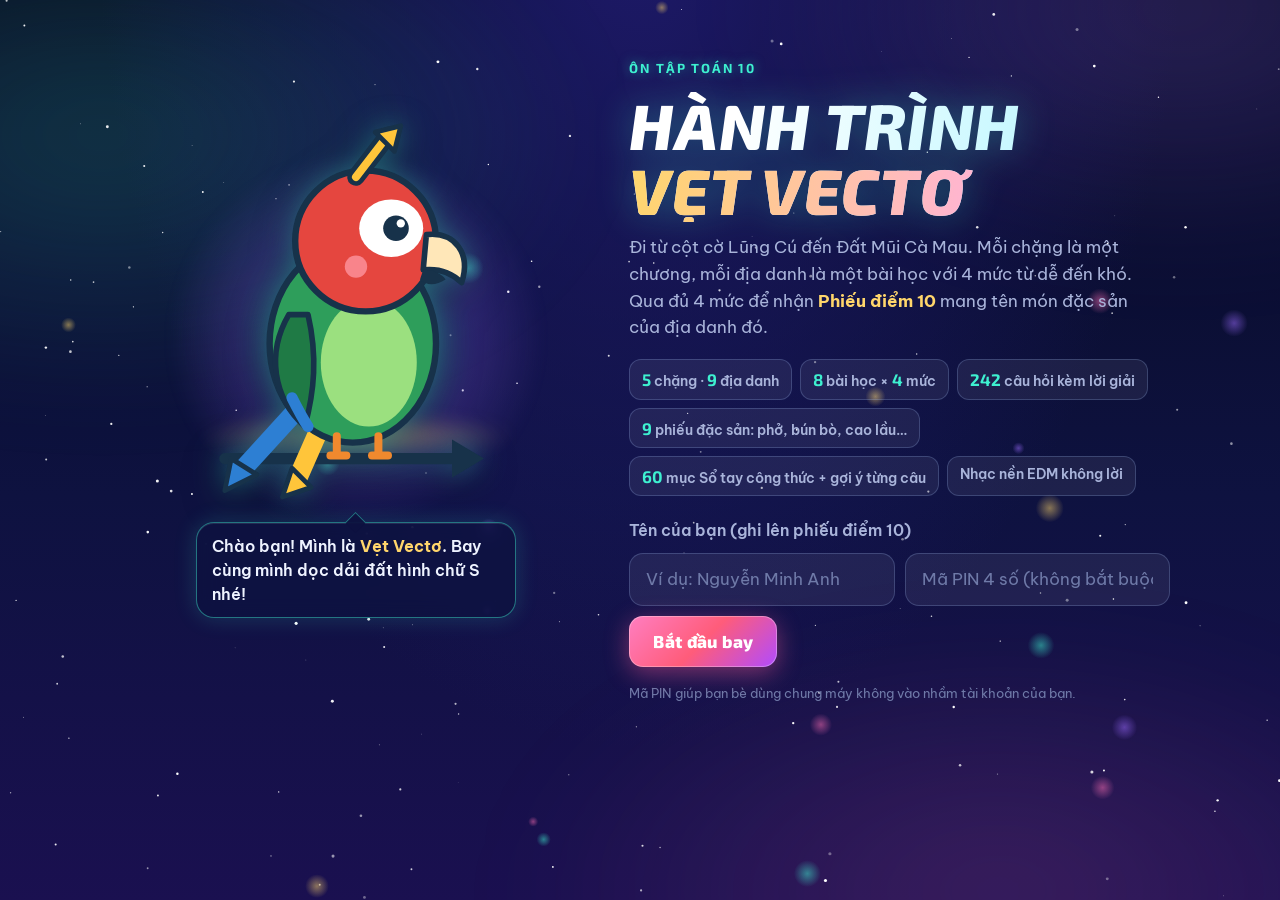
==== commit ac716c98: "Đổi nhãn thành "Ôn tập Toán 10", bỏ "giữa học kì I" Co-Authored-By: Claude Opus 5.5 <noreply@anthrop" ====
--- a/vetvecto-offline.html
+++ b/vetvecto-offline.html
@@ -4,10 +4,10 @@
 <meta charset="utf-8">
 <meta name="viewport" content="width=device-width,initial-scale=1,viewport-fit=cover">
 <title>Hành trình Vẹt Vectơ · Toán 10</title>
-<meta name="description" content="Game ôn tập Toán 10 giữa học kì I: đi khắp bản đồ Việt Nam cùng Vẹt Vectơ, 4 mức Nhận biết – Vận dụng cao, nhận Phiếu điểm 10 đặc sản.">
+<meta name="description" content="Game ôn tập Toán 10: đi khắp bản đồ Việt Nam cùng Vẹt Vectơ, 4 mức Nhận biết – Vận dụng cao, nhận Phiếu điểm 10 đặc sản.">
 <meta name="theme-color" content="#070A22">
 <meta property="og:title" content="Hành trình Vẹt Vectơ · Toán 10">
-<meta property="og:description" content="Ôn Toán 10 giữa kì I qua 8 địa danh Việt Nam, sổ tay công thức, hộp quẻ học tập.">
+<meta property="og:description" content="Ôn tập Toán 10 qua 8 địa danh Việt Nam, sổ tay công thức, hộp quẻ học tập.">
 <link rel="icon" href="data:image/svg+xml,%3Csvg%20xmlns%3D%22http%3A//www.w3.org/2000/svg%22%20viewBox%3D%220%200%2060%2060%22%3E%3Cpath%20d%3D%22M30%208l4-7%203%208%22%20fill%3D%22%23FFC53A%22%20stroke%3D%22%2317324A%22%20stroke-width%3D%222%22%20stroke-linejoin%3D%22round%22/%3E%3Ccircle%20cx%3D%2228%22%20cy%3D%2232%22%20r%3D%2220%22%20fill%3D%22%23E5463F%22%20stroke%3D%22%2317324A%22%20stroke-width%3D%222.5%22/%3E%3Cellipse%20cx%3D%2235%22%20cy%3D%2228%22%20rx%3D%229%22%20ry%3D%228%22%20fill%3D%22%23fff%22/%3E%3Ccircle%20cx%3D%2236%22%20cy%3D%2228%22%20r%3D%223.4%22%20fill%3D%22%2317324A%22/%3E%3Cpath%20d%3D%22M44%2030c8%200%2012%206%209%2012-3-3-6-4-10-3z%22%20fill%3D%22%23FFE7B8%22%20stroke%3D%22%2317324A%22%20stroke-width%3D%222.2%22%20stroke-linejoin%3D%22round%22/%3E%3C/svg%3E">
 <style>[hidden]{display:none!important}body{margin:0}</style>
 <style>
@@ -1237,7 +1237,7 @@
       <div class="bubble">Chào bạn! Mình là <b>Vẹt Vectơ</b>. Bay cùng mình dọc dải đất hình chữ S nhé!</div>
     </div>
     <div>
-      <p class="eyebrow">Ôn tập Toán 10 · Giữa học kì I</p>
+      <p class="eyebrow">Ôn tập Toán 10</p>
       <h1>Hành trình <em>Vẹt Vectơ</em></h1>
       <p class="lead">Đi từ cột cờ Lũng Cú đến Đất Mũi Cà Mau. Mỗi chặng là một chương, mỗi địa danh là một bài học với 4 mức từ dễ đến khó. Qua đủ 4 mức để nhận <b>Phiếu điểm 10</b> mang tên món đặc sản của địa danh đó.</p>
       <ul class="facts">
@@ -3038,7 +3038,7 @@
 const ESSAY_BY = {};
 for (const l in ESSAYS) ESSAYS[l].forEach((e, k) => { e.key = e.id; e.lesson = l; e.idx = k; ESSAY_BY[e.key] = e; });
 
-/* ===== ĐỀ ÔN TẬP GIỮA HỌC KÌ I · VĂN MIẾU – QUỐC TỬ GIÁM =====
+/* ===== ĐỀ ÔN TẬP TOÁN 10 · VĂN MIẾU – QUỐC TỬ GIÁM =====
    Ma trận theo đề mẫu (90 phút): Phần I 12 câu trắc nghiệm (3 điểm), Phần II 2 câu đúng/sai (2 điểm),
    Phần III 4 câu trả lời ngắn (2 điểm), Phần IV 3 câu tự luận (3 điểm).
    Câu hỏi chọn từ phần bài tập vận dụng / nâng cao của các phiếu bài học và file "BÀI TẬP NÂNG CAO";
@@ -3046,9 +3046,9 @@
    Câu: mc(q, [đúng, sai, sai, sai], e) · tf(q, [[ý, đúng/sai]×4], e) · num(q, đáp số, e, sai số) · tl: { q, parts: [{ q, s, ans }] }
    fig: tên ảnh trong src/fig (không có đuôi) hoặc hàm trả về SVG; figSol: hình hiện kèm lời giải. */
 const EXAM_LOC = {
-  id: "exam", no: 11, short: "Văn Miếu", place: "Văn Miếu – Quốc Tử Giám", topic: "Đề ôn tập giữa học kì I", icon: "lm-vanmieu",
+  id: "exam", no: 11, short: "Văn Miếu", place: "Văn Miếu – Quốc Tử Giám", topic: "Đề ôn tập Toán 10", icon: "lm-vanmieu",
   x: 206, y: 222,
-  note: "Văn Miếu – Quốc Tử Giám là trường đại học đầu tiên của Việt Nam (1076). 82 bia tiến sĩ khắc tên những người đỗ đạt. Đây là trường thi của Vẹt: 4 đề ôn tập theo đúng ma trận đề giữa kì.",
+  note: "Văn Miếu – Quốc Tử Giám là trường đại học đầu tiên của Việt Nam (1076). 82 bia tiến sĩ khắc tên những người đỗ đạt. Đây là trường thi của Vẹt: 4 đề ôn tập theo đúng ma trận đề kiểm tra.",
   food: { name: "Bánh cốm Hàng Than", icon: "fd-com", line: "Bánh cốm xanh dẻo thơm mùi lá dong, nhân đậu xanh dừa, quà Hà Nội cho người đỗ đạt.", exam: true },
 };
 const EXAM_MIN = 90, EXAM_PASS = 5.5; // phút làm bài · điểm trắc nghiệm (I–III, tối đa 7) để tính là "đạt"
@@ -3623,7 +3623,7 @@
   { no: 2, roman: "II", region: "Hà Nội – Quảng Ninh", title: "Chương II. Bất phương trình và hệ bất phương trình bậc nhất hai ẩn" },
   { no: 3, roman: "III", region: "Miền Trung", title: "Chương III. Hệ thức lượng trong tam giác" },
   { no: 4, roman: "IV", region: "Tây Nguyên – Nam Trung Bộ", title: "Chương IV. Vectơ" },
-  { no: 5, roman: "", region: "Đất Mũi", title: "Thử thách tổng hợp giữa kì I" },
+  { no: 5, roman: "", region: "Đất Mũi", title: "Thử thách tổng hợp" },
 ];
 const STAGES = [
   { id: "b1", no: 1, ch: 1, short: "Lũng Cú", place: "Cột cờ Lũng Cú", topic: "Bài 1. Mệnh đề", icon: "lm-flag", x: 223, y: 46, side: "r",
@@ -3666,7 +3666,7 @@
     say: "Ra biển nào! Gió đẩy một hướng, sóng đẩy một hướng, cộng lại xem thuyền đi đâu.",
     tip: R`Quy tắc ba điểm: \(\overrightarrow{AB}+\overrightarrow{BC}=\overrightarrow{AC}\). Hình bình hành ABCD: \(\overrightarrow{AB}+\overrightarrow{AD}=\overrightarrow{AC}\). Hiệu: \(\overrightarrow{OB}-\overrightarrow{OA}=\overrightarrow{AB}\).`,
     food: { name: "Bún chả cá Nha Trang", icon: "fd-bunchaca", line: "Nước dùng ngọt từ cá biển, chả cá chiên vàng thái miếng, thêm chút rau thơm." } },
-  { id: "boss", no: 9, ch: 5, short: "Cà Mau", place: "Mũi Cà Mau", topic: "Thử thách tổng hợp giữa kì I", icon: "lm-cape", x: 200, y: 925, side: "r",
+  { id: "boss", no: 9, ch: 5, short: "Cà Mau", place: "Mũi Cà Mau", topic: "Thử thách tổng hợp", icon: "lm-cape", x: 200, y: 925, side: "r",
     note: "Đất Mũi là điểm cực Nam trên đất liền. 10 câu trộn từ cả 8 bài, mức Thông hiểu đến Vận dụng cao.",
     say: "Chặng cuối rồi! Trộn đủ cả 8 bài, giữ chắc trái tim nhé!",
     tip: R`10 câu trộn từ cả 8 bài. Nên luyện chắc mức 3 (Vận dụng) ở các địa danh trước khi thử sức. Vượt qua để nhận Phiếu điểm 10 vàng.`,
@@ -4136,7 +4136,7 @@
   return el("div", { class: "ticket" + (gold ? " gold" : "") + (secret ? " secret" : "") + (exam ? " exam" : "") + (reveal ? " reveal" : "") }, [
     el("span", { class: "rar", text: secret ? "BÍ ẨN" : gold ? "HUYỀN THOẠI" : exam ? "TRẠNG NGUYÊN" : "SIÊU HIẾM" }),
     el("div", { class: "t-head", text: secret ? "PHIẾU ĐIỂM 10 BÍ ẨN" : gold ? "PHIẾU ĐIỂM 10 VÀNG" : "PHIẾU ĐIỂM 10" }),
-    el("div", { class: "t-sub", text: "Hành trình Vẹt Vectơ · Toán 10 · Giữa học kì I" }),
+    el("div", { class: "t-sub", text: "Hành trình Vẹt Vectơ · Ôn tập Toán 10" }),
     el("div", { class: "t-prize" }, [
       el("div", { class: "t-food" }, icon(s.food.icon)),
       el("div", { class: "ten", html: `<span class="ten-cap">ĐIỂM</span><b>10</b><span class="ten-stars">★★★</span>` })]),
@@ -4144,7 +4144,7 @@
     el("p", { class: "t-line", text: s.food.line }),
     el("div", { class: "t-sub", style: "margin-top:8px", text: "Trao tặng cho" }),
     el("div", { class: "t-name", text: S.name || "Nhà thám hiểm" }),
-    el("p", { class: "t-for", text: exam ? `Đã hoàn thành cả ${EXAMS.length} đề ôn tập giữa học kì I tại Văn Miếu – Quốc Tử Giám, mỗi đề đạt từ ${fmtPt(EXAM_PASS)}/7 điểm phần trắc nghiệm trở lên.` : secret ? `Đã tìm ra bản đồ ẩn và chinh phục cả ${essayList().length} bài tự luận Vận dụng cao trong Hang Sơn Đoòng.` : gold ? "Đã vượt qua Thử thách tổng hợp tại Đất Mũi Cà Mau, hoàn thành trọn hành trình 8 bài học từ Bắc vào Nam." : `Đã chinh phục ${s.place}: ${s.topic}, vượt qua cả 4 mức Nhận biết, Thông hiểu, Vận dụng, Vận dụng cao.` }),
+    el("p", { class: "t-for", text: exam ? `Đã hoàn thành cả ${EXAMS.length} đề ôn tập Toán 10 tại Văn Miếu – Quốc Tử Giám, mỗi đề đạt từ ${fmtPt(EXAM_PASS)}/7 điểm phần trắc nghiệm trở lên.` : secret ? `Đã tìm ra bản đồ ẩn và chinh phục cả ${essayList().length} bài tự luận Vận dụng cao trong Hang Sơn Đoòng.` : gold ? "Đã vượt qua Thử thách tổng hợp tại Đất Mũi Cà Mau, hoàn thành trọn hành trình 8 bài học từ Bắc vào Nam." : `Đã chinh phục ${s.place}: ${s.topic}, vượt qua cả 4 mức Nhận biết, Thông hiểu, Vận dụng, Vận dụng cao.` }),
     el("div", { class: "t-foot" }, [
       el("div", {}, [document.createTextNode("Ngày nhận: " + d), el("br"), document.createTextNode("Mã phiếu: VV" + s.no + "-" + hash((S.name || "") + id + date))]),
       el("div", { class: "sign" }, [icon("parrot-head"), document.createTextNode("Vẹt Vectơ")])])]);
@@ -4707,7 +4707,7 @@
   draw(); openModal(m);
 }
 /* ================= ĐỀ ÔN TẬP · VĂN MIẾU – QUỐC TỬ GIÁM =================
-   4 đề theo ma trận đề giữa kì (src/exams.js). Học sinh làm như một tờ đề 90 phút, nộp bài để chấm Phần I–III;
+   4 đề theo ma trận đề kiểm tra (src/exams.js). Học sinh làm như một tờ đề 90 phút, nộp bài để chấm Phần I–III;
    Phần IV làm ra giấy, mở lời giải bằng hạt (giáo viên xem miễn phí) rồi tự chấm. Bài làm dở được lưu ở S.exam.cur. */
 const examState = () => (S.exam = Object.assign({ cur: {}, res: {}, best: {}, seen: {}, paid: {} }, S.exam || {}));
 const examById = id => EXAMS.find(e => e.id === id);
@@ -4831,7 +4831,7 @@
     top.append(el("div", { class: "clock", title: "Thời gian còn lại" }, [icon("i-clock"), el("span", { id: "examClock" })]),
       el("button", { class: "btn small red", text: "Nộp bài", onclick: () => submitExam(false) }));
   } else top.append(el("button", { class: "btn small ghost", text: mode === "key" ? "Về Văn Miếu" : "Làm lại đề", onclick: () => mode === "key" ? leaveExam() : startExam(ex.id) }));
-  paper.append(el("header", { class: "ph" }, [el("div", { class: "ph-k", text: "ĐỀ ÔN TẬP GIỮA HỌC KÌ I – TOÁN 10" }), el("h2", { text: ex.title.toUpperCase() }),
+  paper.append(el("header", { class: "ph" }, [el("div", { class: "ph-k", text: "ĐỀ ÔN TẬP TOÁN 10" }), el("h2", { text: ex.title.toUpperCase() }),
     el("p", { text: `Thời gian làm bài: ${EXAM_MIN} phút · Phần I–III chấm tự động, Phần IV làm ra giấy rồi tự chấm theo lời giải.` })]));
   if (res) paper.append(examScoreCard(ex, res, g));
   /* Phần I */
